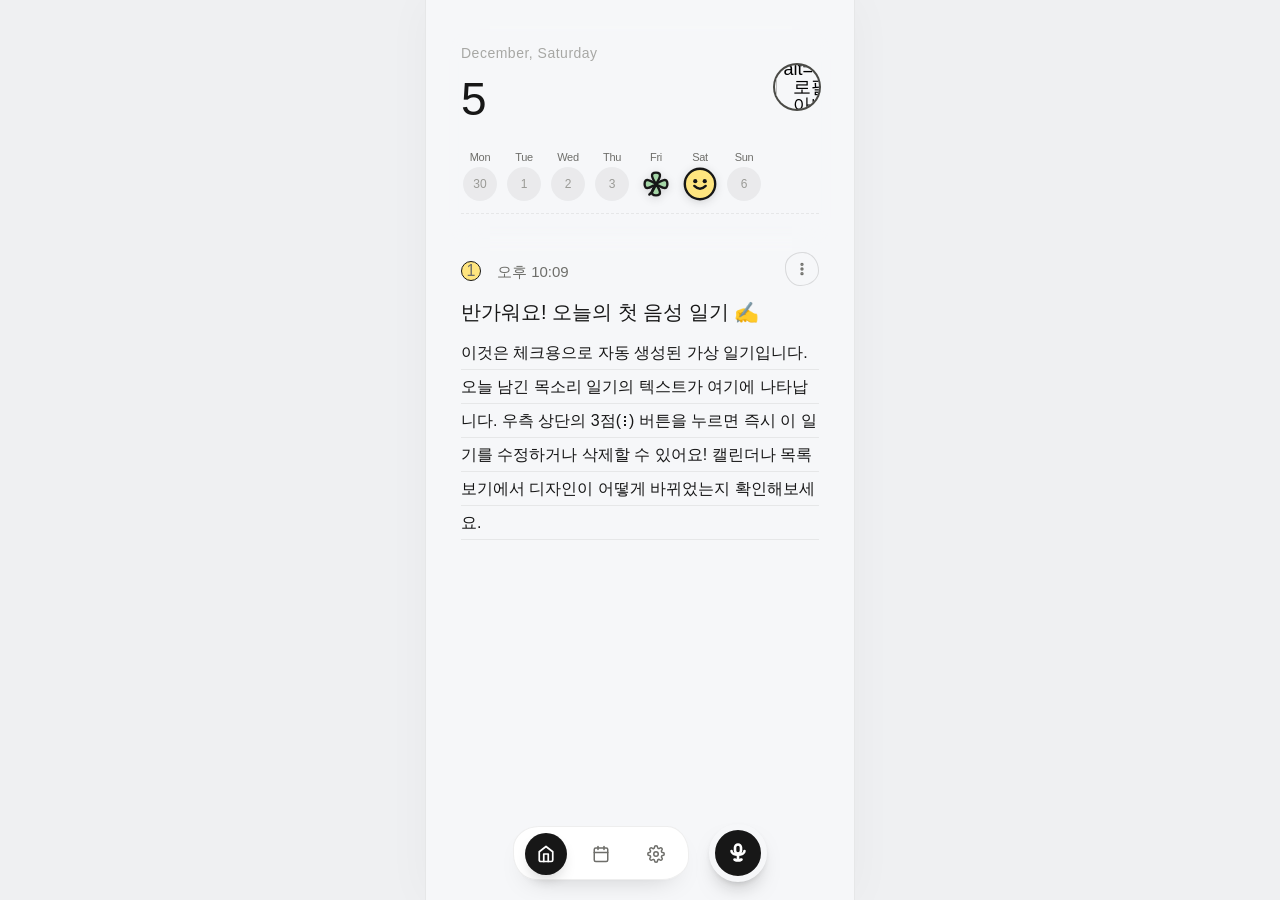
==== index.html @ 131a3ed9 "Add files via upload" ====
<!DOCTYPE html>
<html lang="ko">
<head>
  <meta charset="UTF-8" />
  <meta name="viewport" content="width=device-width, initial-scale=1.0" />
  <title>Speak your insight</title>
  <script>
    if ("scrollRestoration" in history) {
      history.scrollRestoration = "manual";
    }
    window.scrollTo(0, 0);
  </script>
  <style>
    @import url("https://fonts.googleapis.com/css2?family=Gaegu:wght@400;700&display=swap");
    @import url("https://cdn.jsdelivr.net/gh/orioncactus/pretendard/dist/web/static/pretendard.css");

    @font-face {
      font-family: "Griun Myoeunddobak";
      src: url("./fonts/Griun_Myoeunddobak-Rg.ttf") format("truetype");
      font-weight: 400;
      font-style: normal;
      font-display: swap;
    }

    @font-face {
      font-family: "Griun PolHumanrights";
      src: url("./fonts/Griun_PolHumanrights-Rg.ttf") format("truetype");
      font-weight: 400;
      font-style: normal;
      font-display: swap;
    }

    @font-face {
      font-family: "Yoon Childfundkorea DaeHan";
      src: url("./fonts/YoonChildfundkoreaDaeHan.ttf") format("truetype");
      font-weight: 400;
      font-style: normal;
      font-display: swap;
    }

    @font-face {
      font-family: "Yoon Childfundkorea ManSeh";
      src: url("./fonts/YoonChildfundkoreaManSeh.ttf") format("truetype");
      font-weight: 400;
      font-style: normal;
      font-display: swap;
    }

    :root {
      /* Phase 1: 색감 — 세련된 회백색 계열로 변경 */
      --bg: #EFF0F2;
      --notebook: #F6F7F9;
      --cal-card: #FFFFFF;          /* 캘린더 카드 전용 */
      --surface: #ffffff;
      --surface-soft: #EFF0F2;
      --text: #171717;
      --text-soft: #2a2a2a;
      --muted: #6E6E6A;
      --muted-light: #9A9A96;
      --ink: #171717;
      --ink-soft: #4a4a46;
      --warm-line: rgba(17, 17, 17, 0.13);
      --sketch-line: rgba(17, 17, 17, 0.13);
      --sketch-line-soft: rgba(17, 17, 17, 0.07);
      --line: rgba(17, 17, 17, 0.10);
      --line-strong: rgba(17, 17, 17, 0.18);
      --accent: #171717;
      --accent-hover: #000000;
      --accent-weak: #eeeeee;
      --danger: #b84f4f;
      /* 줄노트 선 — 기록 영역에서 더 선명하게 */
      --paper-line: rgba(17, 17, 17, 0.07);
      --paper-line-strong: rgba(17, 17, 17, 0.10);
      --shadow: 0 4px 24px -4px rgba(17, 17, 17, 0.06);
      --radius: 14px;
      --space-1: 8px;
      --space-2: 16px;
      --space-3: 24px;
      --space-4: 32px;
      --app-width: 430px;
      --page-gutter: 34px;
      --top-tab-height: 42px;
      --bottom-cta-height: 58px;
      --bottom-nav-width: 176px;
      --bottom-nav-gap: 20px;
      --bottom-record-size: 58px;
      --bottom-total-width: calc(var(--bottom-nav-width) + var(--bottom-nav-gap) + var(--bottom-record-size));
      --font-hand: "Griun Myoeunddobak", "Pretendard", -apple-system, BlinkMacSystemFont, "Segoe UI", sans-serif;
      font-family: var(--font-hand);
      font-synthesis: none;
    }

    /* 배경색 테마 오버라이드 */
    body.theme-white {
      --bg: #FFFFFF;
      --notebook: #FFFFFF;
      --cal-card: #FFFFFF;
      --surface-soft: #F9FAFB;
      --text: #111111;
      --text-soft: #1F2937;
      --muted: #4B5563;
      --muted-light: #9CA3AF;
      --ink: #111111;
      --ink-soft: #374151;
      --paper-line: rgba(17, 17, 17, 0.05);
      --paper-line-strong: rgba(17, 17, 17, 0.08);
    }

    body.theme-dark {
      --bg: #000000;
      --notebook: #000000;
      --cal-card: #111111;
      --surface: #0A0A0A;
      --surface-soft: #111111;
      --text: #E5E7EB;
      --text-soft: #F3F4F6;
      --muted: #9CA3AF;
      --muted-light: #6B7280;
      --ink: #E5E7EB;
      --ink-soft: #D1D5DB;
      --paper-line: rgba(255, 255, 255, 0.08);
      --paper-line-strong: rgba(255, 255, 255, 0.12);
      --sketch-line: rgba(255, 255, 255, 0.15);
      --sketch-line-soft: rgba(255, 255, 255, 0.08);
      --line: rgba(255, 255, 255, 0.10);
      --line-strong: rgba(255, 255, 255, 0.18);
      --accent-weak: #2D2D2D;
      --shadow: 0 4px 24px -4px rgba(0, 0, 0, 0.3);
    }

    * {
      box-sizing: border-box;
      font-synthesis: none;
      font-style: normal;
      font-weight: 400;
    }

    html {
      scrollbar-width: none;
    }

    html::-webkit-scrollbar,
    body::-webkit-scrollbar {
      width: 0;
      height: 0;
      display: none;
    }

    body {
      margin: 0;
      min-height: 100vh;
      background: var(--bg);
      color: var(--text);
      display: flex;
      justify-content: center;
      font-family: var(--font-hand);
      font-size: 18px;
    }

    body,
    button,
    input,
    select,
    textarea {
      font-family: var(--font-hand) !important;
    }

    body,
    body * {
      font-family: var(--font-hand) !important;
      font-synthesis: none !important;
      font-style: normal !important;
      font-weight: 400 !important;
    }

    button,
    input,
    select,
    textarea {
      font: inherit;
    }

    button {
      border: 0;
      cursor: pointer;
      display: inline-flex;
      align-items: center;
      justify-content: center;
      gap: 7px;
      line-height: 1;
      text-align: center;
      outline: none;
      -webkit-tap-highlight-color: transparent;
    }

    button:focus {
      outline: none;
    }

    .app {
      position: relative;
      width: min(100%, var(--app-width));
      min-height: 100vh;
      margin: 0 auto;
      padding: 40px var(--page-gutter) 180px;
      background: var(--notebook);
      border-inline: 1px solid var(--sketch-line-soft);
      box-shadow: 0 0 44px rgba(17, 17, 17, 0.035);
      overflow-x: clip;
      overflow-y: visible;
    }

    .app[data-view="today"],
    .app[data-view="records"] {
      padding-top: 40px;
    }

    .app[data-view="recording"],
    .app[data-view="review"] {
      padding-top: 40px;
      padding-bottom: 40px; /* recording/review 때는 하단 탭 미표시 */
    }

    .app::before {
      display: none;
    }

    .section-label {
      display: none;
      margin: 0 0 16px;
      color: var(--muted);
      font-size: 15px;
      line-height: 24px;
      text-align: left;
      letter-spacing: 0;
    }

    .topbar {
      display: none;
      align-items: center;
      justify-content: flex-start;
      margin-bottom: var(--space-4);
      padding-bottom: 0;
    }

    .date-strip {
      display: flex;
      align-items: center;
      gap: var(--space-1);
      margin: 0;
      color: var(--ink);
      font-size: 19px;
      font-weight: 700;
      line-height: 24px;
      text-align: left;
    }

    .date-strip::after {
      display: none;
    }

    .status-pill {
      display: inline-flex;
      align-items: center;
      gap: 8px;
      min-height: 38px;
      padding: 8px 12px;
      border-radius: 999px;
      background: transparent;
      color: var(--muted);
      border: 1.5px solid var(--line-strong);
      white-space: nowrap;
      box-shadow: none;
    }

    .auth-button {
      min-height: 38px;
      padding: 0 13px;
      border-radius: 999px 920px 980px 900px;
      background: var(--ink);
      color: #fff;
      font-weight: 700;
      font-size: 17px;
      white-space: nowrap;
      box-shadow: none;
    }

    .settings-row:nth-child(2) .auth-button {
      width: 132px;
      justify-self: start;
      height: 34px;
      min-height: 34px;
      padding: 0 14px;
      border: 1.4px solid rgba(17, 17, 17, 0.62);
      border-radius: 15px 13px 17px 12px / 12px 16px 13px 15px;
      background: rgba(255, 255, 255, 0.72);
      color: var(--text);
      box-shadow: none;
      text-align: left;
      display: inline-flex;
      align-items: center;
      justify-content: center;
      line-height: 1;
      overflow: hidden;
      white-space: nowrap;
      transform: rotate(-0.4deg);
    }

    .auth-button.signed-in {
      background: var(--surface-soft);
      color: var(--text);
      box-shadow: none;
    }

    .auth-user {
      width: 100%;
      max-width: 100%;
      height: 38px;
      color: var(--muted);
      font-size: 16px;
      line-height: 19px;
      overflow: hidden;
      text-overflow: ellipsis;
      white-space: normal;
    }

    .settings-control {
      display: inline-flex;
      align-items: center;
      justify-content: flex-start;
      gap: 8px;
      width: 100%;
      height: 34px;
      min-height: 32px;
      padding: 0;
      border: 0;
      border-bottom: 1.4px solid rgba(17, 17, 17, 0.48);
      border-radius: 0;
      background: transparent;
      color: var(--muted);
      box-shadow: none;
      overflow: visible;
    }

    .settings-control:has(.cst-select-wrap) {
      border-bottom: none;
      height: auto;
    }

    .settings-control label {
      font-size: 16px;
      font-weight: 700;
      white-space: nowrap;
    }

    .font-select,
    .theme-select,
    .sticker-select {
      width: 100%;
      height: 30px;
      min-height: 30px;
      border: 0;
      background: transparent;
      color: var(--text);
      font-family: var(--font-hand);
      font-size: 17px;
      line-height: 30px;
      outline: none;
      cursor: pointer;
      overflow: hidden;
    }

    .status-dot {
      width: 8px;
      height: 8px;
      border-radius: 50%;
      background: var(--line-strong);
    }

    .status-pill.recording .status-dot {
      background: var(--danger);
      animation: pulse 1.2s infinite;
    }

    @keyframes pulse {
      0%, 100% { opacity: 0.35; transform: scale(0.9); }
      50% { opacity: 1; transform: scale(1.12); }
    }

    .card {
      position: relative;
      background: transparent;
      border: 1.4px solid var(--sketch-line);
      border-radius: 24px 17px 27px 15px / 18px 25px 16px 23px;
      box-shadow: var(--shadow);
    }

    .paper-lines {
      background-image:
        linear-gradient(to bottom, transparent 33px, var(--paper-line) 34px),
        linear-gradient(to right, rgba(184, 79, 79, 0.13) 0 1px, transparent 1px);
      background-size: 100% 34px, 100% 100%;
      background-position: 0 0, 22px 0;
    }

    .live-card {
      position: relative;
      padding: var(--space-3);
      margin-bottom: var(--space-3);
    }

    .live-card-close-button {
      position: absolute;
      top: 16px;
      right: 16px;
      background: none;
      border: none;
      font-size: 32px;
      font-family: var(--font-hand);
      color: var(--muted-light);
      cursor: pointer;
      padding: 8px;
      line-height: 1;
      display: flex;
      align-items: center;
      justify-content: center;
      transition: color 0.2s ease, transform 0.2s ease;
      z-index: 10;
    }

    .live-card-close-button:hover {
      color: var(--text);
      transform: scale(1.1) rotate(5deg);
    }

    .app[data-view="today"] .live-card,
    .app[data-view="records"] .live-card,
    .app[data-view="review"] .live-card {
      display: none;
    }

    .app[data-view="recording"] .live-card {
      display: flex;
      flex-direction: column;
      min-height: calc(100vh - 112px);
      padding: var(--space-3) var(--space-3);
      background: transparent;
      border: none;
      box-shadow: none;
    }

    .app[data-view="review"] .review-card {
      display: block;
      min-height: calc(100vh - 112px);
      padding: var(--space-3) var(--space-3);
      background: transparent;
      border: none;
      box-shadow: none;
    }

    .app[data-view="recording"] .topbar,
    .app[data-view="review"] .topbar,
    .app[data-view="review"] .date-strip,
    .app[data-view="recording"] .date-strip {
      display: none;
    }

    body[data-view="recording"] .bottom-nav,
    body[data-view="review"] .bottom-nav {
      display: none;
    }

    .app[data-view="review"] .review-card .card-header {
      align-items: center;
      flex-direction: column;
      gap: var(--space-2);
      margin-bottom: var(--space-3);
      text-align: center;
    }

    .app[data-view="recording"] .live-card .card-header {
      align-items: flex-start;
      flex-direction: column;
      gap: 12px;
      margin-bottom: 24px;
      text-align: left;
    }

    .app[data-view="recording"] .live-card .card-title {
      display: none;
    }

    .review-card {
      display: none;
    }

    /* Full-page Diary Review Layout */
    .app[data-view="review"] .review-card {
      display: block;
      min-height: calc(100vh - 124px);
      padding: 0;
      background: transparent;
      border: none;
      box-shadow: none;
    }

    .save-draft-panel.paper-lines {
      display: flex;
      flex-direction: column;
      min-height: calc(100vh - 124px);
      padding: var(--space-3) var(--space-3) var(--space-4);
      border: 0;
      border-radius: 0;
      background-color: transparent;
      box-shadow: none;
    }

    .recording-subtitle {
      margin: 0;
      color: var(--ink);
      font-size: 24px;
      font-weight: 700;
      line-height: 1.35;
      text-align: left;
    }

    .recording-meta-row {
      display: flex;
      align-items: center;
      gap: 12px;
      width: 100%;
    }

    .app[data-view="recording"] .timer {
      display: inline-flex;
      align-items: center;
      justify-content: center;
      min-width: 68px;
      height: 28px;
      min-height: 28px;
      padding: 0 10px;
      border: 1.2px solid var(--sketch-line);
      border-radius: 999px 890px 960px 920px / 760px 980px 800px 930px;
      color: var(--ink-soft);
      font-size: 14px;
      font-weight: 700;
      transform: rotate(-0.5deg);
    }

    .recording-state {
      display: inline-flex;
      align-items: center;
      justify-content: flex-start;
      gap: 6px;
      min-height: 28px;
      color: var(--muted);
      font-size: 15px;
      font-weight: 700;
    }

    .recording-state-dot {
      width: 10px;
      height: 10px;
      border-radius: 50%;
      background: #d83f36;
      animation: pulse 1.2s infinite;
    }

    .recording-state.paused .recording-state-dot {
      background: var(--muted-light);
      animation: none;
    }

    .card-header {
      display: flex;
      align-items: center;
      justify-content: space-between;
      gap: var(--space-2);
      margin-bottom: var(--space-2);
    }

    .card-title {
      margin: 0;
      color: var(--text-soft);
      font-size: 23px;
      font-weight: 700;
    }

    .timer {
      color: var(--accent);
      font-variant-numeric: tabular-nums;
      font-family: "Pretendard", var(--font-hand);
      font-size: 14px;
      font-weight: 700;
    }

    .transcript-box {
      position: relative;
      min-height: 112px;
      padding: var(--space-2);
      border-radius: 20px 14px 24px 13px / 16px 24px 15px 22px;
      background-color: transparent;
      border: 1.4px solid var(--sketch-line);
      color: var(--text);
      line-height: 1.7;
      font-size: 20px;
      white-space: pre-wrap;
      text-align: left;
    }

    .app[data-view="recording"] .transcript-box {
      flex-grow: 1;
      min-height: 240px;
      padding: var(--space-3);
      background-color: transparent;
      border-color: transparent;
      border-radius: 0;
      font-size: 24px;
      text-align: left;
    }

    .review-notebook-header {
      display: flex;
      align-items: center;
      justify-content: space-between;
      border-bottom: 1.5px solid var(--paper-line);
      padding-bottom: 16px;
      margin-bottom: 24px;
      padding-left: 10px;
    }

    .review-notebook-date {
      display: inline-flex;
      align-items: center;
      justify-content: center;
      padding: 6px 16px;
      border: none;
      border-radius: 20px;
      background: #000000;
      color: #ffffff;
      font-size: 16px;
      font-weight: 700;
      transform: rotate(-1.5deg);
      box-shadow: 0 4px 12px rgba(0, 0, 0, 0.15);
    }

    body.theme-dark .review-notebook-date {
      background: #000000;
      color: #ffffff;
      border: none;
      box-shadow: 0 4px 12px rgba(0, 0, 0, 0.4);
    }

    .review-notebook-timer {
      display: inline-flex;
      align-items: center;
      gap: 6px;
      padding: 6px 14px;
      background: var(--accent-weak);
      border: none;
      border-radius: 20px;
      font-size: 15px;
      font-weight: 700;
      color: var(--text);
      box-shadow: 0 2px 8px rgba(17, 17, 17, 0.04);
    }

    .review-title-container {
      margin-bottom: 18px;
      padding-left: 10px;
    }

    /* 녹음창 내 상단 날짜 뱃지 (기록할 날짜를 헷갈리지 않게 표시) */
    .recording-date-badge {
      display: inline-flex;
      align-items: center;
      justify-content: center;
      padding: 6px 16px;
      border: none;
      border-radius: 20px;
      background: #000000;
      color: #ffffff;
      font-size: 16px;
      font-weight: 700;
      margin-bottom: 20px;
      align-self: flex-start;
      transform: rotate(-1deg);
      box-shadow: 0 4px 12px rgba(0, 0, 0, 0.15);
    }

    body.theme-dark .recording-date-badge {
      background: #000000;
      color: #ffffff;
      border: none;
      box-shadow: 0 4px 12px rgba(0, 0, 0, 0.4);
    }

    /* ── CUSTOM MODAL DIALOG ── */
    .custom-modal {
      position: fixed;
      inset: 0;
      background: rgba(17, 17, 17, 0.4);
      backdrop-filter: blur(4px);
      display: flex;
      align-items: center;
      justify-content: center;
      z-index: 10000;
      animation: modal-fade-in 0.22s cubic-bezier(0.16, 1, 0.3, 1) forwards;
    }

    body.theme-dark .custom-modal {
      background: rgba(0, 0, 0, 0.6);
    }

    .custom-modal[hidden] {
      display: none !important;
    }

    @keyframes modal-fade-in {
      from { opacity: 0; }
      to   { opacity: 1; }
    }

    .custom-modal-content {
      width: min(90%, 320px);
      padding: 24px;
      background: var(--cal-card, #fff);
      border: 1.5px solid var(--sketch-line);
      border-radius: 24px 20px 26px 22px / 20px 26px 22px 24px;
      box-shadow: 0 16px 40px rgba(17, 17, 17, 0.15);
      animation: modal-scale-in 0.24s cubic-bezier(0.175, 0.885, 0.32, 1.25) forwards;
      transform-origin: center center;
    }

    body.theme-dark .custom-modal-content {
      background: var(--surface-soft);
      border-color: rgba(255,255,255,0.12);
      box-shadow: 0 16px 40px rgba(0, 0, 0, 0.5);
    }

    @keyframes modal-scale-in {
      from { transform: scale(0.9) translateY(12px); }
      to   { transform: scale(1) translateY(0); }
    }

    .custom-modal-header h3 {
      margin: 0 0 14px;
      font-size: 21px;
      font-weight: 700;
      color: var(--ink);
      text-align: center;
    }

    .custom-modal-body p {
      margin: 0 0 24px;
      font-size: 18px;
      line-height: 1.5;
      color: var(--text-soft);
      text-align: center;
    }

    .custom-modal-body strong {
      color: var(--ink);
      font-weight: 700;
    }

    .custom-modal-actions {
      display: flex;
      align-items: center;
      gap: 12px;
    }

    .modal-btn-cancel,
    .modal-btn-start {
      flex: 1;
      height: 44px;
      font-size: 16px;
      font-weight: 700;
      cursor: pointer;
      display: inline-flex;
      align-items: center;
      justify-content: center;
      transition: background 0.18s, transform 0.15s;
    }

    .modal-btn-cancel {
      border: 1.4px dashed var(--sketch-line);
      border-radius: 16px 12px 17px 14px / 13px 16px 12px 15px;
      background: transparent;
      color: var(--muted);
    }

    .modal-btn-cancel:hover {
      background: rgba(17,17,17,0.04);
      color: var(--text);
    }

    body.theme-dark .modal-btn-cancel:hover {
      background: rgba(255,255,255,0.06);
    }

    .modal-btn-start {
      border: 1.4px solid var(--ink);
      border-radius: 14px 17px 13px 16px / 16px 13px 15px 12px;
      background: var(--ink);
      color: #fff;
    }

    body.theme-dark .modal-btn-start {
      background: var(--text-soft);
      color: var(--notebook);
      border-color: var(--text-soft);
    }

    .modal-btn-start:hover {
      transform: translateY(-1px);
      box-shadow: 0 4px 12px rgba(17,17,17,0.12);
    }

    .recording-actions {
      display: grid;
      grid-template-columns: repeat(2, minmax(0, 1fr));
      gap: var(--space-1);
      align-items: center;
      justify-content: center;
      margin-top: auto;
      padding-top: var(--space-3);
      width: 100%;
      max-width: 320px;
      margin-inline: auto;
    }

    .recording-stop-button,
    .recording-pause-button {
      width: 100%;
      min-width: 0;
      min-height: 46px;
      border: 1.4px solid var(--ink);
      border-radius: 999px 870px 940px 900px / 760px 980px 800px 930px;
      font-size: 15px;
      font-weight: 700;
      padding: 0 10px;
      letter-spacing: 0.3px;
    }

    .recording-stop-button {
      background: var(--ink);
      color: #fff;
    }

    .recording-pause-button {
      background: transparent;
      color: var(--ink);
    }

    .recording-stop-button:disabled,
    .recording-pause-button:disabled,
    .save-draft-button:disabled,
    .cancel-draft-button:disabled,
    .mic-button:disabled {
      opacity: 0.45;
      cursor: default;
    }

    .save-draft-panel {
      position: relative;
    }

    .save-draft-panel[hidden] {
      display: none;
    }

    .review-textarea-container {
      flex-grow: 1;
      margin-bottom: var(--space-3);
      padding-left: 10px;
    }

    .save-draft-input {
      width: 100%;
      min-height: 44px;
      border: none !important;
      background: transparent !important;
      font-size: 26px !important;
      font-weight: 700 !important;
      color: var(--ink) !important;
      padding: 8px 0 !important;
      outline: none !important;
      box-shadow: none !important;
      border-bottom: 1.5px solid var(--paper-line-strong) !important;
    }

    .save-draft-input::placeholder {
      color: var(--muted-light);
      font-style: italic;
    }

    .save-draft-textarea {
      width: 100%;
      min-height: 310px;
      border: none !important;
      background-color: transparent !important;
      padding: 8px 0 !important;
      font-size: 20px !important;
      line-height: 1.6 !important;
      color: var(--text) !important;
      resize: none !important;
      outline: none !important;
      box-shadow: none !important;
    }

    .save-draft-textarea:focus {
      border: none !important;
      box-shadow: none !important;
    }

    .photo-tools {
      display: grid;
      gap: 12px;
      margin: 14px 0 18px;
      padding: 14px 0 0;
      border-top: 1.5px dashed rgba(17, 17, 17, 0.1);
    }

    .photo-tool-row {
      display: flex;
      align-items: center;
      gap: 10px;
    }

    .photo-add-button {
      min-height: 34px;
      padding: 0 16px;
      border-radius: 999px 880px 940px 910px / 760px 980px 800px 930px;
      border: 1.4px solid var(--ink);
      background: transparent;
      color: var(--ink);
      font-family: var(--font-hand);
      font-size: 15px;
      line-height: 1;
      cursor: pointer;
      transition: all 0.2s ease;
    }

    .photo-add-button:hover {
      background: rgba(17, 17, 17, 0.05);
    }

    .photo-add-button:disabled {
      border-color: rgba(17, 17, 17, 0.18);
      color: var(--muted);
      cursor: not-allowed;
      background: transparent;
    }

    .photo-help {
      color: var(--muted);
      font-size: 13px;
      font-family: var(--font-hand);
      line-height: 1.25;
    }

    .photo-option-grid {
      display: flex;
      flex-direction: column;
      gap: 12px;
      margin-top: 0;
      padding: 12px;
      background: rgba(17, 17, 17, 0.02);
      border-radius: 14px 11px 13px 12px / 12px 13px 11px 14px;
      border: 1px dashed rgba(17, 17, 17, 0.08);
    }

    body.theme-dark .photo-option-grid {
      background: rgba(255, 255, 255, 0.02);
      border-color: rgba(255, 255, 255, 0.08);
    }

    .photo-option-group {
      display: flex;
      align-items: center;
      gap: 12px;
    }

    .photo-option-label {
      font-size: 13px;
      font-weight: 700;
      color: var(--muted);
      width: 36px;
      flex-shrink: 0;
    }

    .photo-chip-group {
      display: flex;
      gap: 6px;
      flex-wrap: wrap;
    }

    .photo-chip {
      background: rgba(255, 255, 255, 0.7);
      border: 1.3px solid rgba(17, 17, 17, 0.15);
      border-radius: 12px 9px 11px 10px / 10px 11px 9px 12px;
      padding: 4px 11px;
      font-size: 13px;
      font-family: var(--font-hand);
      color: var(--ink);
      cursor: pointer;
      transition: all 0.2s ease;
      outline: none;
    }

    .photo-chip:hover {
      background: #fff;
      border-color: rgba(17, 17, 17, 0.28);
    }

    .photo-chip.active {
      background: var(--ink);
      color: #fff;
      border-color: var(--ink);
    }

    .photo-chip.disabled,
    .photo-chip:disabled {
      opacity: 0.36;
      cursor: not-allowed;
      background: rgba(17, 17, 17, 0.04);
      color: var(--muted);
    }

    body.theme-dark .photo-chip {
      background: rgba(255, 255, 255, 0.05);
      border-color: rgba(255, 255, 255, 0.15);
      color: var(--text);
    }

    body.theme-dark .photo-chip:hover {
      background: rgba(255, 255, 255, 0.1);
      border-color: rgba(255, 255, 255, 0.25);
    }

    body.theme-dark .photo-chip.active {
      background: var(--text-soft);
      color: var(--bg);
      border-color: var(--text-soft);
    }

    .photo-preview-list,
    .photo-gallery {
      display: grid;
      width: 100% !important;
      margin: 6px 0 10px !important;
      padding: 0 !important;
      gap: 6px;
      box-sizing: border-box;
    }

    .photo-preview-list:empty,
    .photo-gallery:empty {
      display: none !important;
    }

    /* A. 세로형 (vertical) */
    .photo-gallery.layout-vertical {
      display: flex;
      flex-direction: column;
      gap: 8px;
    }
    .photo-gallery.layout-vertical .photo-frame img {
      width: 100%;
      height: auto;
      max-height: 380px;
      object-fit: cover;
    }

    /* B. 콜라주형 (collage) */
    .photo-gallery.layout-collage.count-1 {
      grid-template-columns: 1fr;
    }
    .photo-gallery.layout-collage.count-2 {
      grid-template-columns: 1fr 1fr;
    }
    .photo-gallery.layout-collage.count-3 {
      width: 100% !important;
      grid-template-columns: minmax(0, 2.35fr) minmax(0, 1fr);
      grid-template-rows: 1fr 1fr;
      gap: 8px;
    }
    .photo-gallery.layout-collage.count-3 .photo-frame:first-child {
      grid-row: span 2;
    }
    .photo-gallery.layout-collage .photo-frame img {
      width: 100%;
      height: 100%;
      object-fit: cover;
    }
    .photo-gallery.layout-collage.count-1 .photo-frame img {
      aspect-ratio: 16 / 10;
      max-height: 300px;
    }
    .photo-gallery.layout-collage.count-2 .photo-frame img {
      aspect-ratio: 1 / 1;
      max-height: 200px;
    }
    .photo-gallery.layout-collage.count-3 .photo-frame img {
      max-height: none;
    }
    .photo-gallery.layout-collage.count-3 .photo-frame:first-child img {
      aspect-ratio: 4 / 5;
      max-height: none;
    }

    .photo-gallery.style-tape .photo-frame::before {
      content: "";
      position: absolute;
      top: -11px;
      left: 50%;
      width: 56px;
      height: 18px;
      transform: translateX(-50%) rotate(-6deg);
      background: rgba(238, 226, 199, 0.78);
      border: 1px solid rgba(17, 17, 17, 0.08);
      box-shadow: 0 1px 3px rgba(17, 17, 17, 0.08);
      z-index: 30;
      pointer-events: none;
    }

    .photo-gallery.style-polaroid .photo-frame {
      padding: 8px 8px 28px;
      background: rgba(255, 255, 255, 0.92);
      box-shadow: 0 5px 14px rgba(17, 17, 17, 0.10);
      border-radius: 7px 9px 8px 6px;
      box-sizing: border-box;
    }

    /* C. 가로 스크롤형 (horizontalScroll) */
    .photo-gallery.layout-horizontalScroll {
      display: flex;
      flex-direction: row;
      overflow-x: auto;
      scroll-snap-type: x mandatory;
      scrollbar-width: none;
      -ms-overflow-style: none;
      gap: 8px;
    }
    .photo-gallery.layout-horizontalScroll::-webkit-scrollbar {
      display: none;
    }
    .photo-gallery.layout-horizontalScroll .photo-frame {
      flex: 0 0 100% !important;
      scroll-snap-align: start;
    }
    .photo-gallery.layout-horizontalScroll .photo-frame img {
      width: 100%;
      aspect-ratio: 16 / 10;
      object-fit: cover;
      max-height: 220px;
    }

    .photo-frame {
      position: relative;
      overflow: visible; /* 테이프가 사진 틀 밖으로 자연스럽게 삐져나오도록 */
      border-radius: 9px 7px 10px 8px;
      background: rgba(255, 255, 255, 0.5);
      margin: 0;
      padding: 0;
      width: 100%;
    }

    .photo-frame img {
      width: 100%;
      display: block;
      border-radius: 8px;
    }

    /* 프리뷰와 본문 갤러리 내의 사진 삭제 버튼 */
    .photo-frame .photo-remove-btn {
      position: absolute;
      top: 6px;
      right: 6px;
      width: 22px;
      height: 22px;
      border-radius: 50%;
      border: 1px solid rgba(17, 17, 17, 0.18);
      background: rgba(255, 255, 255, 0.9);
      color: var(--ink);
      display: inline-flex;
      align-items: center;
      justify-content: center;
      font-size: 13px;
      font-weight: 700;
      line-height: 1;
      cursor: pointer;
      z-index: 12;
      transition: all 0.2s ease;
      outline: none;
      box-shadow: 0 1px 4px rgba(0, 0, 0, 0.15);
    }

    .photo-frame .photo-remove-btn:hover {
      background: #fff;
      transform: scale(1.1);
      border-color: rgba(17, 17, 17, 0.3);
    }

    body.theme-dark .photo-frame .photo-remove-btn {
      background: rgba(17, 17, 17, 0.85);
      border-color: rgba(255, 255, 255, 0.2);
      color: var(--text);
    }

    body.theme-dark .photo-frame .photo-remove-btn:hover {
      background: #000;
      border-color: rgba(255, 255, 255, 0.35);
    }

    /* drag dragging visual effect */
    .photo-frame.dragging {
      opacity: 0.5;
      transform: scale(0.95);
      border: 2.2px dashed var(--ink) !important;
    }
    body.theme-dark .photo-frame.dragging {
      border-color: var(--text-soft) !important;
    }

    /* photo S/M/L size badge overlay */
    .photo-frame .photo-size-badge {
      position: absolute;
      top: 6px;
      left: 6px;
      background: rgba(17, 17, 17, 0.75);
      color: #fff;
      font-size: 10px;
      font-weight: 700;
      padding: 2px 6px;
      border-radius: 4px;
      pointer-events: none;
      z-index: 15;
      letter-spacing: 0.5px;
    }
    body.theme-dark .photo-frame .photo-size-badge {
      background: rgba(255, 255, 255, 0.85);
      color: #000;
    }

    /* Photo Size Scaling inside feed views - Always full width */
    .photo-frame.size-small,
    .photo-frame.size-medium,
    .photo-frame.size-large {
      width: 100% !important;
      height: auto !important;
    }
    .photo-frame.size-small img,
    .photo-frame.size-medium img,
    .photo-frame.size-large img {
      width: 100% !important;
      height: auto !important;
      object-fit: cover !important;
    }

    /* Edit panel close button */
    .edit-close-button {
      position: absolute;
      top: 12px;
      right: 12px;
      background: none;
      border: none;
      font-size: 32px;
      font-family: var(--font-hand);
      color: var(--muted-light);
      cursor: pointer;
      padding: 8px;
      line-height: 1;
      display: flex;
      align-items: center;
      justify-content: center;
      transition: color 0.2s ease, transform 0.2s ease;
      z-index: 210;
    }
    .edit-close-button:hover {
      color: var(--text);
      transform: scale(1.1) rotate(5deg);
    }

    /* Large inline editor photo gallery styling */
    .editor-large-gallery {
      display: none !important;
    }

    /* Small row photo preview inside the editor input card */
    .photo-preview-list {
      display: flex !important;
      flex-direction: row !important;
      overflow-x: auto !important;
      justify-content: center !important;
      gap: 8px !important;
      width: min(100%, 310px) !important;
      margin: 10px auto 12px !important;
      padding: 8px !important;
      border: 1px dashed rgba(17, 17, 17, 0.14) !important;
      border-radius: 18px 15px 16px 14px / 15px 18px 14px 16px !important;
      background: rgba(255, 255, 255, 0.74) !important;
      scrollbar-width: none !important;
      box-sizing: border-box !important;
    }
    .photo-preview-list::-webkit-scrollbar {
      display: none !important;
    }
    .photo-preview-list .photo-frame {
      flex: 0 0 auto !important;
      width: 75px !important;
      height: 75px !important;
      cursor: pointer !important;
      border-radius: 6px !important;
      overflow: visible !important;
      border: 1.2px solid var(--sketch-line) !important;
      background: rgba(255, 255, 255, 0.6) !important;
    }

    .photo-preview-list.layout-horizontalScroll .photo-frame {
      flex: 0 0 auto !important;
      width: 75px !important;
      height: 75px !important;
    }
    body.theme-dark .photo-preview-list .photo-frame {
      background: rgba(255, 255, 255, 0.05) !important;
    }
    .photo-preview-list .photo-frame img {
      width: 100% !important;
      height: 100% !important;
      object-fit: cover !important;
      border-radius: 6px !important;
    }
    .photo-preview-list .photo-frame .photo-remove-btn {
      top: 2px !important;
      right: 2px !important;
      width: 18px !important;
      height: 18px !important;
      font-size: 11px !important;
    }

    .photo-frame.is-cropped {
      overflow: visible !important;
    }

    .photo-frame.is-cropped img {
      width: 100% !important;
      height: 100% !important;
      object-fit: cover !important;
    }

    /* Sticky Bottom Bar */
    .sticky-bottom-bar {
      position: fixed;
      bottom: calc(20px + env(safe-area-inset-bottom, 0px));
      left: 50%;
      transform: translateX(-50%);
      width: calc(min(100%, var(--app-width)) - 2 * var(--page-gutter));
      max-width: calc(100vw - 32px);
      height: 54px;
      background: rgba(255, 255, 255, 0.92);
      backdrop-filter: blur(16px);
      -webkit-backdrop-filter: blur(16px);
      border: 1px solid rgba(17, 17, 17, 0.07);
      border-radius: 26px 22px 27px 23px / 22px 27px 22px 26px;
      padding: 6px 16px;
      display: flex;
      align-items: center;
      justify-content: space-between;
      gap: 12px;
      z-index: 200;
      box-shadow:
        0 12px 28px -17px rgba(17, 17, 17, 0.26),
        0 3px 10px -8px rgba(17, 17, 17, 0.12);
      transition: all 0.3s cubic-bezier(0.4, 0, 0.2, 1);
    }
    body.theme-dark .sticky-bottom-bar {
      background: rgba(20, 20, 20, 0.9);
      border-color: rgba(255, 255, 255, 0.09);
      box-shadow:
        0 14px 34px -16px rgba(0, 0, 0, 0.58),
        0 4px 12px -8px rgba(0, 0, 0, 0.28);
    }
    .sticky-bottom-bar .bottom-bar-btn {
      min-height: 38px;
      padding: 0 14px;
      font-size: 14px;
      font-weight: 700;
      border-radius: 999px 880px 940px 910px / 760px 980px 800px 930px;
      border: 1.4px solid var(--ink);
      background: transparent;
      color: var(--ink);
      cursor: pointer;
      transition: all 0.2s ease;
    }
    .sticky-bottom-bar .bottom-bar-btn:hover {
      background: rgba(17, 17, 17, 0.05);
      transform: translateY(-1px);
    }
    body.theme-dark .sticky-bottom-bar .bottom-bar-btn {
      border-color: var(--text-soft);
      color: var(--text-soft);
    }
    body.theme-dark .sticky-bottom-bar .bottom-bar-btn:hover {
      background: rgba(255, 255, 255, 0.08);
    }
    .sticky-bottom-bar .bottom-bar-actions {
      display: flex;
      align-items: center;
      gap: 8px;
    }

    @media (max-width: 380px) {
      .sticky-bottom-bar {
        gap: 6px;
        padding: 6px 10px;
      }
      .sticky-bottom-bar .bottom-bar-btn {
        padding: 0 8px;
        font-size: 13px;
        min-height: 34px;
      }
      .sticky-bottom-bar .bottom-bar-actions {
        gap: 4px;
      }
    }

    /* Photo Settings Bottom Drawer Sheet */
    .photo-drawer-backdrop {
      position: fixed;
      inset: 0;
      background: transparent !important;
      backdrop-filter: none !important;
      -webkit-backdrop-filter: none !important;
      z-index: 10000;
      display: flex;
      flex-direction: column;
      align-items: center;
      justify-content: flex-end;
      opacity: 0;
      animation: drawer-fade-in 0.25s ease forwards;
      pointer-events: none;
    }

    .photo-drawer-backdrop > .photo-preview-list {
      pointer-events: auto;
      margin-bottom: 10px !important;
    }
    .photo-drawer-backdrop[hidden] {
      display: none !important;
    }
    @keyframes drawer-fade-in {
      to { opacity: 1; }
    }
    .photo-drawer-content {
      pointer-events: auto;
      width: calc(min(100%, var(--app-width)) - 2 * var(--page-gutter));
      background: var(--surface-soft);
      border: 1.3px solid var(--sketch-line);
      border-radius: 16px !important;
      padding: 12px;
      box-shadow: 0 -8px 32px rgba(17, 17, 17, 0.12);
      animation: drawer-slide-up 0.25s cubic-bezier(0.16, 1, 0.3, 1) forwards;
      box-sizing: border-box;
      margin-bottom: 80px; /* Floating close above the floating bottom bar */
    }
    body.theme-dark .photo-drawer-content {
      background: #1A1A1A;
      border-color: rgba(255, 255, 255, 0.12);
      box-shadow: 0 -8px 32px rgba(0, 0, 0, 0.5);
    }
    @keyframes drawer-slide-up {
      from { transform: translateY(100%); }
      to { transform: translateY(0); }
    }
    .photo-drawer-header {
      display: none !important;
    }
    .photo-drawer-body .photo-tools {
      border-top: none !important;
      padding-top: 0 !important;
      margin: 0 !important;
      gap: 14px !important;
    }
    .photo-drawer-actions {
      display: none !important;
    }

    /* Inline Confirm/Cancel Actions inside tool row */
    .photo-tool-row {
      display: flex;
      align-items: center;
      gap: 10px;
      width: 100%;
    }
    .photo-drawer-inline-actions {
      margin-left: auto;
      display: flex;
      align-items: center;
      gap: 8px;
    }
    .photo-drawer-cancel,
    .photo-drawer-ok {
      min-height: 32px;
      padding: 0 12px;
      font-size: 14px;
      font-weight: 700;
      border-radius: 999px 880px 940px 910px / 760px 980px 800px 930px;
      cursor: pointer;
      font-family: var(--font-hand);
      display: inline-flex;
      align-items: center;
      justify-content: center;
      transition: all 0.2s ease;
      outline: none;
    }
    .photo-drawer-cancel {
      border: 1.2px dashed var(--sketch-line);
      background: transparent;
      color: var(--muted);
    }
    .photo-drawer-cancel:hover {
      background: rgba(17, 17, 17, 0.04);
      color: var(--text);
    }
    body.theme-dark .photo-drawer-cancel:hover {
      background: rgba(255, 255, 255, 0.06);
    }
    .photo-drawer-ok {
      background: var(--ink);
      color: #fff;
      border: 1.2px solid var(--ink);
    }
    .photo-drawer-ok:hover {
      background: var(--accent-hover);
      transform: translateY(-1px);
    }
    body.theme-dark .photo-drawer-ok {
      background: var(--text-soft);
      color: var(--notebook);
      border-color: var(--text-soft);
    }

    /* Fullscreen Lightbox Overlay */
    .lightbox-overlay {
      position: fixed;
      inset: 0;
      background: rgba(0, 0, 0, 0.9);
      backdrop-filter: blur(8px);
      z-index: 11000;
      display: flex;
      align-items: center;
      justify-content: center;
      opacity: 0;
      animation: lightbox-fade-in 0.25s ease forwards;
      cursor: zoom-out;
    }
    .lightbox-overlay[hidden] {
      display: none !important;
    }
    @keyframes lightbox-fade-in {
      to { opacity: 1; }
    }
    .lightbox-img {
      max-width: 92%;
      max-height: 85%;
      object-fit: contain;
      border-radius: 8px;
      box-shadow: 0 12px 48px rgba(0, 0, 0, 0.5);
      transform: scale(0.9);
      animation: lightbox-zoom-in 0.28s cubic-bezier(0.16, 1, 0.3, 1) forwards;
    }
    @keyframes lightbox-zoom-in {
      to { transform: scale(1); }
    }

    @media (max-width: 420px) {
      .photo-option-grid {
        grid-template-columns: 1fr;
      }
    }

    .save-draft-actions {
      display: flex;
      align-items: center;
      justify-content: flex-end;
      gap: var(--space-2);
      padding-top: var(--space-3);
      border-top: 1px solid rgba(17, 17, 17, 0.06);
      margin-top: auto;
    }

    .save-draft-button,
    .cancel-draft-button {
      min-height: 48px;
      padding: 0 24px;
      font-size: 18px;
      font-weight: 700;
      border-radius: 999px 880px 940px 910px / 760px 980px 800px 930px;
      transition: all 0.2s ease;
    }

    .cancel-draft-button {
      background: var(--accent-weak);
      color: var(--ink-soft);
      border: none !important;
      box-shadow: none;
    }

    .cancel-draft-button:hover {
      background: rgba(184, 79, 79, 0.08);
      color: var(--danger);
      border: none !important;
    }

    .save-draft-button {
      background: var(--ink);
      color: #fff;
      border: 1.4px solid var(--ink) !important;
      box-shadow: 0 4px 12px rgba(17, 17, 17, 0.1);
    }

    .save-draft-button:hover {
      background: var(--accent-hover);
      transform: translateY(-2px);
      box-shadow: 0 6px 16px rgba(17, 17, 17, 0.15);
    }

    .settings-card {
      display: none;
      padding: 0;
      background: transparent;
      border-color: transparent;
      box-shadow: none;
    }

    .app[data-view="settings"] .settings-card {
      display: block;
    }

    /* Phase 1: 설정 화면은 줄노트 선 약하게 */
    .app[data-view="settings"] {
      background: var(--notebook);
    }

    .settings-list {
      display: grid;
      gap: 30px;
    }

    .settings-row {
      position: relative;
      display: grid;
      gap: 10px;
      padding: 0;
      border: 0;
      border-radius: 0;
      background: transparent;
    }

    .settings-row:nth-child(2n) {
      border-radius: 0;
    }

    .font-settings-row,
    .theme-settings-row,
    .sticker-settings-row,
    .storage-settings-row {
      grid-template-columns: 70px minmax(0, 1fr);
      column-gap: 10px;
    }

    .font-settings-row,
    .theme-settings-row,
    .sticker-settings-row {
      align-items: end;
      min-height: 34px;
    }

    .storage-settings-row {
      align-items: start;
      min-height: 82px;
      grid-template-rows: 34px 44px;
    }

    .font-settings-row .settings-control,
    .theme-settings-row .settings-control,
    .sticker-settings-row .settings-control {
      width: 88%;
      transform: translateY(1px);
    }

    .storage-settings-row .file-actions,
    .storage-settings-row .file-status,
    .storage-settings-row input {
      grid-column: 2;
    }

    .settings-label {
      color: var(--muted);
      font-size: 18px;
      font-weight: 700;
      text-align: left;
      width: 70px;
      height: 34px;
      min-height: 34px;
      line-height: 34px;
      overflow: hidden;
      white-space: nowrap;
    }

    .settings-card .status-pill {
      display: none;
    }

    .nickname-panel {
      display: grid;
      gap: var(--space-1);
      margin-top: var(--space-1);
    }

    .nickname-panel[hidden] {
      display: none;
    }

    .nickname-input {
      width: 100%;
      min-height: 42px;
      padding: 0 var(--space-2);
      border: 1.4px solid var(--sketch-line);
      border-radius: 18px 12px 20px 13px / 14px 20px 13px 18px;
      background: transparent;
      color: var(--text);
      font-family: var(--font-hand);
      font-size: 18px;
      line-height: 1;
      text-align: left;
      outline: none;
    }

    .nickname-actions {
      display: flex;
      align-items: center;
      gap: var(--space-1);
      flex-wrap: wrap;
    }

    .nickname-save-button {
      min-height: 38px;
      padding: 0 14px;
      border: 1.4px solid var(--ink);
      border-radius: 999px 880px 940px 910px / 760px 980px 800px 930px;
      background: transparent;
      color: var(--ink);
      font-size: 17px;
    }

    .file-actions {
      display: flex;
      align-items: start;
      justify-items: start;
      gap: 8px;
      flex-wrap: wrap;
      width: 100%;
      height: 34px;
      overflow: hidden;
    }

    .file-save-button,
    .file-load-button {
      width: 72px;
      flex: 0 0 72px;
      height: 34px;
      min-height: 34px;
      padding: 0 14px;
      border: 1.4px solid rgba(17, 17, 17, 0.62);
      border-radius: 15px 13px 17px 12px / 12px 16px 13px 15px;
      background: rgba(255, 255, 255, 0.72);
      color: var(--ink);
      font-size: 17px;
      line-height: 1;
      text-align: left;
      display: inline-flex;
      align-items: center;
      justify-content: center;
      box-shadow: none;
      overflow: hidden;
      white-space: nowrap;
    }

    .file-save-button {
      background: rgba(255, 255, 255, 0.72);
      color: var(--ink);
      transform: rotate(-0.5deg);
    }

    .file-load-button {
      transform: rotate(0.4deg);
    }

    .file-save-button:disabled,
    .file-load-button:disabled {
      opacity: 0.45;
      cursor: default;
    }

    .file-status {
      width: 100%;
      height: 44px;
      color: var(--muted);
      font-size: 15px;
      line-height: 22px;
      text-align: left;
      margin: 2px 0 0;
      overflow: hidden;
    }

    .transcript-box.empty {
      color: var(--muted);
    }

    .interim {
      color: var(--muted);
    }

    .notice {
      display: none;
      margin-top: 12px;
      color: #786a3b;
      background: #fff8dc;
      border: 1px solid #efe1aa;
      border-radius: 14px;
      padding: 12px 14px;
      font-size: 14px;
      line-height: 1.5;
    }

    .notice.visible {
      display: block;
    }

    .calendar-card {
      width: 100%;
      padding: 0;
      margin: 0 auto 22px;
      background: transparent;
      border: none;
      border-radius: 0;
      box-shadow: none;
      overflow: visible;
    }

    .app[data-view="today"] .calendar-card {
      display: none;
    }

    /* today-records-card: only visible in today view */
    .today-records-card {
      display: none;
      padding: 0;
      background: transparent;
      border-color: transparent;
      box-shadow: none;
    }

    .app[data-view="today"] .today-records-card {
      display: block;
    }

    .app[data-view="recording"] .calendar-card,
    .app[data-view="review"] .calendar-card,
    .app[data-view="settings"] .live-card,
    .app[data-view="settings"] .review-card,
    .app[data-view="settings"] .calendar-card {
      display: none;
    }

    .calendar-controls {
      display: flex;
      align-items: center;
      justify-content: space-between;
      gap: 12px;
      padding: 0;
      position: sticky;
      top: 0;
      z-index: 220;
      background: var(--notebook);
      padding-top: 10px;
      margin-top: -10px;
      padding-bottom: 10px;
      margin-bottom: 8px;
    }

    .app:not([data-view="records"]) .calendar-controls {
      display: none;
    }

    .calendar-actions {
      display: flex;
      align-items: center;
      justify-content: flex-end;
      gap: 14px;
    }

    .period-buttons {
      display: inline-flex;
      align-items: center;
      gap: 6px;
    }

    .icon-button {
      width: 28px;
      height: 28px;
      display: inline-flex;
      align-items: center;
      justify-content: center;
      border-radius: 52% 48% 55% 45% / 46% 55% 45% 54%;
      color: var(--ink-soft);
      background: transparent;
      border: 1.2px solid var(--sketch-line);
    }

    .icon-button:hover {
      background: transparent;
      color: var(--accent);
    }

    .period-selector-container {
      position: relative;
      display: inline-flex;
      align-items: center;
    }

    /* New custom period picker button */
    .period-picker-btn {
      display: inline-flex;
      align-items: center;
      font-size: 26px;
      font-weight: 700;
      color: var(--ink);
      letter-spacing: -0.5px;
      white-space: nowrap;
      line-height: 1;
      background: transparent;
      border: none;
      padding: 4px 0;
      cursor: pointer;
      transition: opacity 0.15s ease;
      font-family: var(--font-hand);
    }

    .period-picker-btn:hover {
      opacity: 0.72;
    }

    .period-picker-btn[aria-expanded="true"] .dropdown-arrow {
      transform: rotate(180deg);
    }

    body.theme-dark .period-picker-btn {
      color: var(--text-soft);
    }

    /* ── Month/Year Picker Popup ── */
    .period-picker-popup {
      position: absolute;
      top: calc(100% + 10px);
      left: 0;
      z-index: 200;
      background: var(--cal-card);
      border: 1.2px solid var(--sketch-line-soft);
      border-radius: 22px;
      box-shadow: 0 16px 40px -8px rgba(17,17,17,0.14), 0 4px 12px -4px rgba(17,17,17,0.08);
      padding: 20px;
      width: 280px;
      animation: picker-pop 0.22s cubic-bezier(0.16,1,0.3,1) forwards;
      transform-origin: top left;
    }

    body.theme-dark .period-picker-popup {
      background: var(--surface-soft);
      box-shadow: 0 16px 40px -8px rgba(0,0,0,0.5);
      border-color: rgba(255,255,255,0.1);
    }

    .period-picker-popup.hidden {
      display: none;
    }

    @keyframes picker-pop {
      from { opacity: 0; transform: scale(0.94) translateY(-6px); }
      to   { opacity: 1; transform: scale(1) translateY(0); }
    }

    /* Year navigation row */
    .picker-year-nav {
      display: flex;
      align-items: center;
      justify-content: space-between;
      margin-bottom: 14px;
    }

    .picker-year-label {
      font-size: 17px;
      font-weight: 700;
      color: var(--ink);
      letter-spacing: -0.3px;
    }

    body.theme-dark .picker-year-label {
      color: var(--text-soft);
    }

    .picker-year-arrow {
      width: 32px;
      height: 32px;
      display: inline-flex;
      align-items: center;
      justify-content: center;
      border-radius: 50%;
      border: 1.2px solid var(--sketch-line);
      background: transparent;
      color: var(--ink);
      cursor: pointer;
      transition: background 0.15s, transform 0.15s;
      flex-shrink: 0;
    }

    .picker-year-arrow:hover {
      background: var(--surface-soft);
      transform: scale(1.06);
    }

    .picker-year-arrow:disabled {
      opacity: 0.28;
      cursor: default;
      transform: none;
    }

    /* Month grid */
    .picker-month-grid {
      display: grid;
      grid-template-columns: repeat(4, 1fr);
      gap: 6px;
    }

    .picker-month-cell {
      height: 44px;
      display: flex;
      align-items: center;
      justify-content: center;
      border-radius: 12px;
      font-size: 14px;
      font-weight: 600;
      color: var(--text);
      background: transparent;
      border: 1.2px solid transparent;
      cursor: pointer;
      transition: all 0.18s ease;
      line-height: 1;
    }

    .picker-month-cell:hover {
      background: var(--surface-soft);
      border-color: var(--sketch-line);
    }

    .picker-month-cell.is-current-month {
      border-color: var(--sketch-line);
    }

    .picker-month-cell.is-selected {
      background: var(--ink);
      color: #fff;
      border-color: var(--ink);
      box-shadow: 0 4px 10px rgba(17,17,17,0.15);
    }

    body.theme-dark .picker-month-cell.is-selected {
      background: var(--text-soft);
      border-color: var(--text-soft);
      color: var(--notebook);
    }

    body.theme-dark .picker-month-cell:hover {
      background: rgba(255,255,255,0.08);
    }

    /* ══════════════════════════════════════════
       ── GLOBAL CUSTOM SELECT COMPONENT ──
       설정 / 기타 모든 드롭다운 선택에 사용
       ══════════════════════════════════════════ */
    .cst-select-wrap {
      position: relative;
      display: inline-flex;
      align-items: center;
      width: 100%;
    }

    .cst-select-wrap:has(.cst-select-popup) {
      z-index: 9999;
    }

    .settings-row:has(.cst-select-popup) {
      z-index: 9999;
    }

    .cst-select-btn {
      width: 100%;
      display: inline-flex;
      align-items: center;
      justify-content: space-between;
      gap: 8px;
      min-height: 36px;
      padding: 0 12px;
      background: var(--surface-soft, rgba(17,17,17,0.04));
      border: 1.2px solid var(--sketch-line);
      border-radius: 14px 11px 16px 12px / 11px 16px 12px 14px;
      color: var(--ink);
      font-size: 15px;
      font-weight: 600;
      font-family: var(--font-hand);
      cursor: pointer;
      transition: border-color 0.18s, background 0.18s, transform 0.15s;
      text-align: left;
      line-height: 1;
    }

    .cst-select-btn:hover {
      border-color: var(--ink-soft);
      background: rgba(17,17,17,0.06);
    }

    body.theme-dark .cst-select-btn {
      background: rgba(255,255,255,0.06);
      border-color: rgba(255,255,255,0.12);
      color: var(--text-soft);
    }

    body.theme-dark .cst-select-btn:hover {
      background: rgba(255,255,255,0.1);
    }

    .cst-select-btn[aria-expanded="true"] {
      border-color: var(--ink);
      box-shadow: 0 0 0 2px rgba(17,17,17,0.08);
    }

    .cst-select-btn[aria-expanded="true"] svg {
      transform: rotate(180deg);
    }

    .cst-select-btn svg {
      transition: transform 0.2s ease;
      flex-shrink: 0;
      color: var(--muted);
    }

    .cst-select-label {
      overflow: hidden;
      text-overflow: ellipsis;
      white-space: nowrap;
      flex: 1;
      min-width: 0;
    }

    /* Popup panel */
    .cst-select-popup {
      position: absolute;
      top: calc(100% + 8px);
      left: 0;
      right: 0;
      z-index: 9999;
      background: var(--cal-card, #fff);
      border: 1.2px solid var(--sketch-line-soft);
      border-radius: 18px;
      box-shadow: 0 14px 36px -6px rgba(17,17,17,0.13), 0 4px 12px -4px rgba(17,17,17,0.07);
      padding: 8px;
      display: flex;
      flex-direction: column;
      gap: 2px;
      animation: cst-pop 0.2s cubic-bezier(0.16,1,0.3,1) forwards;
      transform-origin: top center;
    }

    body.theme-dark .cst-select-popup {
      background: var(--surface-soft);
      border-color: rgba(255,255,255,0.1);
      box-shadow: 0 14px 36px -6px rgba(0,0,0,0.45);
    }

    @keyframes cst-pop {
      from { opacity: 0; transform: scale(0.95) translateY(-4px); }
      to   { opacity: 1; transform: scale(1) translateY(0); }
    }

    /* Option item */
    .cst-select-opt {
      width: 100%;
      min-height: 40px;
      padding: 0 14px;
      display: flex;
      align-items: center;
      justify-content: space-between;
      gap: 8px;
      border: none;
      border-radius: 12px;
      background: transparent;
      color: var(--text);
      font-size: 15px;
      font-family: var(--font-hand);
      font-weight: 500;
      text-align: left;
      cursor: pointer;
      transition: background 0.15s ease, color 0.15s;
      line-height: 1.2;
    }

    .cst-select-opt:hover {
      background: rgba(17,17,17,0.05);
      color: var(--ink);
    }

    body.theme-dark .cst-select-opt:hover {
      background: rgba(255,255,255,0.08);
    }

    .cst-select-opt[aria-selected="true"] {
      background: var(--ink);
      color: #fff;
      font-weight: 700;
    }

    body.theme-dark .cst-select-opt[aria-selected="true"] {
      background: var(--text-soft);
      color: var(--notebook);
    }

    /* Check mark for selected item */
    .cst-select-opt[aria-selected="true"]::after {
      content: "";
      display: inline-block;
      width: 16px;
      height: 16px;
      flex-shrink: 0;
      background-image: url("data:image/svg+xml,%3Csvg viewBox='0 0 24 24' fill='none' stroke='%23ffffff' stroke-width='2.8' stroke-linecap='round' stroke-linejoin='round' xmlns='http://www.w3.org/2000/svg'%3E%3Cpolyline points='20 6 9 17 4 12'/%3E%3C/svg%3E");
      background-size: contain;
      background-repeat: no-repeat;
    }


    .calendar-view-dropdown {
      position: relative;
      display: inline-block;
    }

    .view-toggle-btn {
      min-height: 32px;
      padding: 6px 14px;
      background: var(--ink); /* Black pill button */
      color: #ffffff !important;
      border: none;
      border-radius: 999px;
      font-size: 13px;
      display: inline-flex;
      align-items: center;
      justify-content: center;
      gap: 4px;
      cursor: pointer;
      transition: background-color 0.2s ease, transform 0.15s ease;
      line-height: 1;
    }

    body.theme-dark .view-toggle-btn {
      background: var(--surface-soft);
      color: var(--text) !important;
      border: 1.2px solid var(--sketch-line);
    }

    .view-toggle-btn:hover {
      background: var(--accent-hover);
      transform: translateY(-1px);
    }

    .dropdown-arrow {
      transition: transform 0.2s ease;
      stroke: currentColor;
    }

    .view-toggle-btn[aria-expanded="true"] .dropdown-arrow {
      transform: rotate(180deg);
    }

    .view-dropdown-menu {
      position: absolute;
      top: calc(100% + 6px);
      right: 0;
      z-index: 150;
      background: var(--cal-card);
      border: 1.2px solid var(--sketch-line);
      border-radius: 16px;
      box-shadow: 0 10px 25px -5px rgba(17, 17, 17, 0.12);
      padding: 6px;
      display: flex;
      flex-direction: column;
      gap: 2px;
      min-width: 112px;
      transform-origin: top right;
      animation: dropdown-fade-in 0.2s cubic-bezier(0.16, 1, 0.3, 1) forwards;
    }

    body.theme-dark .view-dropdown-menu {
      background: var(--surface-soft);
      box-shadow: 0 10px 25px -5px rgba(0, 0, 0, 0.4);
    }

    .view-dropdown-menu[hidden] {
      display: none;
    }

    @keyframes dropdown-fade-in {
      from {
        opacity: 0;
        transform: scale(0.95) translateY(-4px);
      }
      to {
        opacity: 1;
        transform: scale(1) translateY(0);
      }
    }

    .dropdown-opt {
      width: 100%;
      min-height: 32px;
      padding: 6px 12px;
      border: none;
      background: transparent;
      color: var(--text-soft);
      font-size: 13px;
      border-radius: 10px;
      text-align: left;
      cursor: pointer;
      display: flex;
      align-items: center;
      justify-content: flex-start;
      transition: background-color 0.15s ease, color 0.15s ease;
      line-height: 1;
    }

    .dropdown-opt:hover {
      background: var(--surface-soft);
      color: var(--text);
    }

    body.theme-dark .dropdown-opt:hover {
      background: rgba(255, 255, 255, 0.08);
    }

    .dropdown-opt.active {
      background: var(--ink);
      color: #ffffff !important;
    }

    body.theme-dark .dropdown-opt.active {
      background: var(--accent-weak);
      color: var(--text) !important;
    }

    .add-diary-detail-btn {
      position: absolute;
      top: -38px;
      right: 0;
      min-height: 32px;
      padding: 6px 14px;
      background: var(--ink); /* Black button */
      color: #ffffff !important;
      border: none;
      border-radius: 999px;
      font-size: 13px;
      display: inline-flex;
      align-items: center;
      justify-content: center;
      cursor: pointer;
      transition: background-color 0.2s ease, transform 0.15s ease;
      line-height: 1;
      z-index: 10;
    }

    body.theme-dark .add-diary-detail-btn {
      background: var(--surface-soft);
      color: var(--text) !important;
      border: 1.2px solid var(--sketch-line);
    }

    .add-diary-detail-btn:hover {
      background: var(--accent-hover);
      transform: translateY(-1px);
    }

    /* ── DIARY GRID CALENDAR ── */
    .weekdays {
      display: grid;
      grid-template-columns: repeat(7, 1fr);
      margin-bottom: 0;
      border-bottom: none;
    }

    .weekdays span {
      padding: 6px 0 5px;
      color: var(--muted-light);
      font-size: 11px;
      font-weight: 700;
      text-align: center;
    }

    .weekdays span:first-child { color: rgba(216,63,54,0.55); }
    .weekdays span:last-child  { color: rgba(90,110,200,0.55); }

    /* 월/주 븷업: list-mode일 때 캘린더 그리드 숨김 */
    .calendar-card.list-mode .weekdays,
    .calendar-card.list-mode .calendar-grid {
      display: none;
    }

    .calendar-grid {
      display: grid;
      grid-template-columns: repeat(7, 1fr);
      gap: 8px 4px; /* 가로세로 간격을 띄워 둥근 칩들이 공중에 뜬 귀여운 느낌 부여 */
      padding: 4px 0;
    }

    /* ── Day Cell: rounded circle chip style ── */
    .day-cell {
      position: relative;
      width: 34px;
      height: 34px;
      margin: 0 auto;
      display: flex;
      align-items: center;
      justify-content: center;
      background: rgba(17, 17, 17, 0.04); /* 기본 일기가 없는 날 옅은 회색 서클 */
      color: var(--text);
      border: none;
      border-radius: 50%;
      padding: 0;
      cursor: pointer;
      transition: all 0.22s cubic-bezier(0.175, 0.885, 0.32, 1.15);
      outline: none;
      box-sizing: border-box;
    }

    body.theme-dark .day-cell {
      background: rgba(255, 255, 255, 0.06);
    }

    .day-cell:hover {
      transform: scale(1.08);
      background: rgba(17, 17, 17, 0.08);
    }

    body.theme-dark .day-cell:hover {
      background: rgba(255, 255, 255, 0.12);
    }

    .day-cell.muted {
      color: rgba(17, 17, 17, 0.22);
      background: transparent !important;
      pointer-events: none; /* 이전/다음 달 날짜는 클릭 비활성화 */
    }

    body.theme-dark .day-cell.muted {
      color: rgba(255, 255, 255, 0.18);
    }

    .day-cell.today {
      border: 1.5px dashed var(--ink-soft);
    }

    body.theme-dark .day-cell.today {
      border-color: var(--text-soft);
    }

    .day-cell.selected {
      transform: scale(1.08);
      box-shadow: 0 4px 12px rgba(17, 17, 17, 0.1);
      border: 2px solid var(--ink);
    }

    body.theme-dark .day-cell.selected {
      box-shadow: 0 4px 12px rgba(0, 0, 0, 0.4);
      border-color: var(--text-soft);
    }

    .day-number {
      position: relative;
      z-index: 5; /* 스티커보다 위로 올림 */
      font-size: 13px;
      font-variant-numeric: tabular-nums;
      text-align: center;
      line-height: 1;
      margin: 0;
      width: auto;
      font-weight: inherit; /* 굵기는 절대 수정 불가 제약 준수 */
      pointer-events: none; /* 클릭 이벤트 방해 차단 */
    }

    /* 캘린더 날짜 셀 내에 일기가 있는 경우 레퍼런스 스타일의 단색 원형 배경 적용 */
    .day-cell.has-sticker {
      background: var(--ink) !important;
      color: #ffffff !important;
    }

    body.theme-dark .day-cell.has-sticker {
      background: var(--text-soft) !important;
      color: #000000 !important;
    }

    .day-cell.muted .record-dots {
      display: none;
    }


    /* Phase 2: 리스트 보기 */
    .list-view {
      display: none;
      padding: 8px 0 96px;
    }

    .calendar-card.list-mode .list-view {
      display: block;
    }

    .list-month-header {
      font-size: 17px;
      font-weight: 400;
      color: var(--muted);
      letter-spacing: 0.2px;
      padding: 2px 0 14px;
      border-bottom: none;
      margin-bottom: 8px;
    }

    .list-day-row {
      display: grid;
      grid-template-columns: 42px minmax(0, 1fr) !important;
      align-items: flex-start;
      gap: 6px !important;
      margin-bottom: 18px;
      width: 100%;
    }

    .list-date-col {
      width: 42px !important;
      display: flex;
      flex-direction: column;
      align-items: flex-start;
      justify-content: center;
      text-align: left;
      flex-shrink: 0;
      padding-top: 4px;
      cursor: pointer;
    }

    .list-weekday {
      font-size: 11px;
      font-weight: 400;
      color: var(--muted);
      line-height: 1;
      text-transform: uppercase;
      text-align: left;
      width: 100%;
      letter-spacing: 0.02em;
    }

    .list-day-num {
      position: relative;
      font-size: 26px;
      font-weight: 400;
      color: var(--ink);
      line-height: 1;
      margin-top: 4px;
      text-align: left;
      display: inline-block;
    }

    .list-day-row.is-sunday .list-weekday,
    .list-day-row.is-sunday .list-day-num {
      color: #d83f36;
    }

    .list-day-row.is-saturday .list-weekday,
    .list-day-row.is-saturday .list-day-num {
      color: #5a6ec8;
    }

    .list-day-row.is-today .list-day-num::after {
      content: "";
      position: absolute;
      left: -7px;
      top: -5px;
      width: calc(100% + 12px);
      height: calc(100% + 8px);
      border: 1.3px solid currentColor;
      border-radius: 48% 52% 45% 55% / 54% 46% 52% 48%;
      opacity: 0.45;
      pointer-events: none;
    }

    .list-capsule-col {
      flex-grow: 1;
      min-width: 0;
      display: flex;
      flex-direction: column;
      gap: 10px;
    }

    .list-entry-capsule {
      background: rgba(255, 255, 255, 0.78);
      border: 1px solid rgba(17, 17, 17, 0.06);
      border-radius: 24px 22px 24px 20px / 20px 25px 20px 24px;
      padding: 10px 12px 10px 10px;
      display: flex;
      flex-direction: column;
      gap: 8px;
      cursor: pointer;
      transition: transform 0.2s ease, box-shadow 0.2s ease, border-color 0.2s ease;
      min-width: 0;
      width: 100%;
      text-align: left;
      box-shadow: 0 7px 18px rgba(17, 17, 17, 0.045);
    }

    .list-entry-capsule:hover {
      transform: translateY(-1px);
      box-shadow: 0 9px 22px rgba(17, 17, 17, 0.06);
    }

    body.theme-dark .list-entry-capsule:hover {
      box-shadow: 0 6px 20px rgba(255, 255, 255, 0.03);
    }

    .list-entry-capsule.is-expanded {
      border-color: rgba(17, 17, 17, 0.12);
      border-radius: 22px 20px 24px 21px / 21px 24px 20px 23px;
      padding-bottom: 12px;
    }

    .list-entry-header {
      display: flex;
      align-items: center; /* 제목과 점 세개(⋮) 버튼이 완벽한 가로 세로 정렬을 이루도록 center 지정 */
      justify-content: space-between;
      width: 100%;
      gap: 10px;
    }

    .list-entry-meta-group {
      display: flex;
      flex-direction: column; /* 세로 flex 구조로 간격 미세조정 극대화 */
      gap: 3px;
      min-width: 0;
      flex-grow: 1;
    }

    .list-entry-time {
      font-size: 11px; /* 메타데이터로서 가독성을 높이고 차분하게 */
      color: var(--muted);
      font-weight: 500;
      letter-spacing: 0.01em;
      line-height: 1.2;
      opacity: 0.72;
      text-transform: uppercase;
    }

    .list-entry-dots {
      background: transparent;
      border: none;
      width: 28px;
      height: 28px;
      cursor: pointer;
      display: inline-flex;
      align-items: center;
      justify-content: center;
      color: var(--muted-light);
      border-radius: 50%;
      transition: background-color 0.2s, color 0.2s;
      flex-shrink: 0;
      margin-top: -2px; /* 세밀하게 세로 오프셋 조율 */
    }

    .list-entry-dots:hover {
      background-color: var(--surface-soft);
      color: var(--text);
    }

    .list-entry-dots svg {
      width: 16px;
      height: 16px;
      stroke-width: 2.5;
    }

    .list-entry-body {
      width: 100%;
      padding-left: 0;
    }

    .list-entry-title {
      font-size: 16px; /* 메인 제목으로 도톰하게 확대하여 텍스트 위계 1순위 지정 */
      font-weight: 700; /* 손글씨 다이어리의 또렷하게 꾹꾹 눌러쓴 느낌 */
      color: var(--ink);
      overflow: hidden;
      text-overflow: ellipsis;
      white-space: nowrap;
      line-height: 1.3;
      margin: 0;
    }

    .list-entry-preview {
      color: var(--text);
      font-size: 16px;
      line-height: 34px;
      margin: 10px 0 0;
      white-space: pre-wrap;
      overflow-wrap: anywhere;
      word-break: break-word;
      background-image: linear-gradient(to bottom, transparent 33px, var(--paper-line) 33px);
      background-size: 100% 34px;
      background-repeat: repeat;
      background-color: transparent;
      transform: translateY(4px);
    }

    .list-entry-actions {
      display: flex;
      align-items: center;
      justify-content: flex-end;
      gap: 8px;
      padding-top: 10px;
    }

    .list-entry-action {
      min-height: 28px;
      padding: 0 12px;
      border-radius: 999px;
      border: 1px solid var(--sketch-line-soft);
      background: transparent;
      color: var(--ink);
      font-family: var(--font-hand);
      font-size: 12px;
      line-height: 1;
      display: inline-flex;
      align-items: center;
      justify-content: center;
    }

    .list-entry-action.primary {
      background: var(--ink);
      color: var(--notebook);
      border-color: var(--ink);
    }

    .list-card-no-records {
      font-size: 14px;
      color: var(--muted-light);
      padding: 14px 18px;
      border: 1.2px dashed var(--sketch-line-soft);
      border-radius: 24px 22px 24px 20px / 20px 25px 20px 24px;
      width: 100%;
      text-align: center;
      background: transparent;
      cursor: pointer;
    }

    /* 보기 토글 버튼에 리스트 추가 */

    /* ── Inline diary detail panel (shown below calendar when date selected) ── */
    .records-card {
      padding: 0;
      background: transparent;
      border-color: transparent;
      box-shadow: none;
    }

    .app[data-view="today"] .records-card {
      padding: 0;
      background: transparent;
      border-color: transparent;
      box-shadow: none;
    }

    /* Inline expanded diary view under calendar */
    .diary-detail-panel {
      position: relative;
      margin-top: 8px;
      padding: 12px 0 0;
      background: transparent;
      border-radius: 28px;
      display: none;
      box-sizing: border-box;
      transition: all 0.25s cubic-bezier(0.175, 0.885, 0.32, 1.15);
    }

    body.theme-dark .diary-detail-panel {
      background: transparent;
    }

    .diary-detail-panel.open {
      display: block;
    }

    .diary-detail-date {
      display: flex;
      align-items: center;
      gap: 8px;
      padding: 0 0 16px;
      margin-bottom: 16px;
      font-size: 18px;
      font-weight: 700;
      color: var(--ink);
      border-bottom: 1.5px solid var(--sketch-line-soft);
    }

    .detail-eraser-button {
      width: 36px;
      height: 36px;
      border: 1px solid rgba(17, 17, 17, 0.14);
      border-radius: 50%;
      background: rgba(255, 255, 255, 0.82);
      color: var(--ink);
      display: inline-flex;
      align-items: center;
      justify-content: center;
      padding: 0;
      cursor: pointer;
      box-shadow: 0 6px 14px rgba(17, 17, 17, 0.06);
    }

    .detail-eraser-button svg {
      width: 18px;
      height: 18px;
      stroke-width: 2.1;
    }

    .detail-eraser-button.is-active {
      background: var(--ink);
      color: var(--notebook);
      border-color: var(--ink);
    }

    .diary-check-badge {
      width: 20px;
      height: 20px;
      border-radius: 50%;
      background: #FFE57F; /* Soft warm yellow */
      border: 1.2px solid var(--ink);
      display: inline-flex;
      align-items: center;
      justify-content: center;
      flex-shrink: 0;
      margin-right: 8px;
      transform: translateY(-1px);
    }

    body.theme-dark .diary-check-badge {
      background: #FFD54F;
      border-color: var(--text-soft);
    }

    .records-meta {
      color: var(--muted);
      font-size: 17px;
      font-weight: 700;
    }

    .app[data-view="today"] .records-meta {
      display: none;
    }

    .records-card .card-title {
      display: none;
    }

    .records-list {
      position: relative;
      padding-left: 0;
      display: flex;
      flex-direction: column;
      gap: 20px;
      margin-top: 0;
    }

    .today-date-note {
      padding: 0 var(--space-1);
    }

    .records-list.has-records {
      margin-top: 0;
    }



    .empty-state {
      display: flex;
      flex-direction: row;
      align-items: flex-start;
      justify-content: space-between;
      padding: 0;
      color: var(--ink-soft);
      text-align: left;
      min-height: 136px;
    }

    /* 캘린더 일기 상세 영역에서만 빈 기록 문구 밑줄 독립적 렌더링 - 여러 줄 대응 줄노트 선 적용 */
    .diary-detail-panel .empty-state {
      display: block;
      width: 100%;
      color: var(--muted);
      text-align: left;
      min-height: auto;
      line-height: 1.6;
      font-size: 15px;
      padding: 12px 0;
      background-image: none !important; /* 복잡한 격자 줄노트 배경선 제거 */
      border: none !important;
    }

    .app[data-view="today"] .empty-state {
      padding-top: 0;
      font-size: 22px;
    }

    .app[data-view="today"] .today-entry-layout.empty-state {
      display: flex;
      flex-direction: column;
    }

    .empty-date {
      display: block;
      margin-bottom: 10px;
      color: var(--muted);
      font-size: 19px;
      font-weight: 700;
      line-height: 24px;
    }

    .cozy-today-date {
      display: flex;
      flex-direction: column;
      align-items: flex-start;
      padding: 0;
      margin-bottom: 0;
      border-bottom: none;
      position: relative;
      width: fit-content;
      flex-shrink: 0;
      height: 92px;
    }

    .today-date-note .cozy-today-date {
      margin-right: auto;
      margin-bottom: 24px;
    }

    .today-entry-layout {
      display: flex;
      flex-direction: column;
      gap: 8px;
      padding: 0;
    }

    .today-sticky-header {
      position: sticky;
      top: 0;
      z-index: 240;
      background: var(--notebook);
      padding-top: 10px;
      margin-top: -10px;
      padding-bottom: 12px;
      margin-bottom: 12px;
      box-shadow: 0 10px 18px var(--notebook);
    }

    .today-entry-layout::after {
      display: none;
    }

    .today-entry-layout > .cozy-today-date {
      margin-bottom: 0;
    }

    .today-first-record-slot {
      min-width: 0;
      padding-top: 0;
      margin-top: -6px;
    }

    .today-first-record-slot .record-item {
      padding-bottom: 0;
    }

    .today-first-record-slot .record-top {
      min-height: 34px;
      align-items: flex-end;
      margin-bottom: 0;
    }

    .today-first-record-slot .record-meta-group,
    .today-first-record-slot .record-controls {
      min-height: 34px;
      align-items: center;
      padding-bottom: 0;
    }

    .today-first-record-slot .record-read {
      padding-left: 0;
      padding-right: 0;
    }

    .today-welcome-note {
      min-width: 0;
      padding-top: 30px;
      padding-left: 0;
      padding-right: 0;
      color: var(--ink-soft);
      text-align: left;
    }

    .today-welcome-title {
      margin: 0;
      color: var(--ink);
      font-size: 24px;
      line-height: 34px;
      background-image: linear-gradient(to bottom, transparent 33px, var(--paper-line) 33px) !important;
      background-size: 100% 34px !important;
      background-repeat: repeat !important;
    }

    .today-welcome-text {
      clear: both;
      margin: 0;
      color: var(--text);
      font-size: 16px;
      line-height: 34px;
      white-space: pre-line;
      overflow-wrap: anywhere;
      word-break: break-word;
      background-image: linear-gradient(to bottom, transparent 33px, var(--paper-line) 33px) !important;
      background-size: 100% 34px !important;
      background-repeat: repeat !important;
    }

    .today-rest-records {
      display: grid;
      gap: var(--space-2);
      margin-top: var(--space-2);
    }

    .cozy-date-top {
      font-size: 14px;
      color: var(--muted-light);
      letter-spacing: 0.5px;
      margin: 0;
      height: 24px;
      line-height: 24px;
      opacity: 0.85;
      text-align: left;
      padding-top: 0;
      box-sizing: border-box;
    }

    .cozy-date-main {
      display: flex;
      flex-direction: column;
      align-items: flex-start;
      line-height: 1;
      height: 68px;
    }

    .cozy-date-day {
      font-size: 46px;
      color: var(--ink);
      height: 68px;
      line-height: 68px;
      letter-spacing: -1px;
      margin: 0;
      padding-top: 0;
      box-sizing: border-box;
    }

    .cozy-date-weekday {
      font-size: 16px;
      color: var(--ink-soft);
      height: 34px;
      line-height: 34px;
      opacity: 0.85;
      margin: 0;
      padding-top: 2px;
      box-sizing: border-box;
    }

    .empty-question {
      display: block;
      color: var(--ink-soft);
      font-size: 22px;
      line-height: 34px;
      margin: 0;
      margin-top: 34px;
      padding-top: 2px;
    }

    .record-item {
      position: relative;
      padding: 16px 20px;
      background: var(--cal-card, #FFFFFF);
      border: 1.3px solid var(--sketch-line);
      border-radius: 20px 16px 22px 15px / 16px 20px 15px 18px;
      box-shadow: 0 4px 12px rgba(17, 17, 17, 0.03);
      display: flex;
      flex-direction: column;
      gap: 12px;
      min-width: 0;
      max-width: 100%;
      text-align: left;
      transition: transform 0.2s ease, box-shadow 0.2s ease;
      z-index: 2;
    }

    .record-item:hover {
      transform: translateY(-2px) rotate(0.1deg);
      box-shadow: 0 6px 18px rgba(17, 17, 17, 0.06);
    }

    .record-item::before {
      content: '';
      position: absolute;
      left: -22px; /* Centered perfectly on the 11px vertical line */
      top: 28px; /* Centered with the header time text */
      width: 9px;
      height: 9px;
      border-radius: 50%;
      background: var(--ink);
      border: 2px solid var(--bg);
      z-index: 5;
    }

    /* Restore Today Tab Record Styling */
    .today-record-item {
      position: relative !important;
      padding: 0 0 12px !important;
      border: 0 !important;
      border-bottom: none !important;
      border-radius: 0 !important;
      background: transparent !important;
      box-shadow: none !important;
      transform: none !important;
    }
    .today-record-item:hover {
      transform: none !important;
      box-shadow: none !important;
    }
    .today-record-item::before {
      display: none !important; /* No timeline dot in today tab! */
    }

    .app[data-view="today"] .record-item {
      padding: 0 0 12px;
    }

    .record-top {
      display: flex;
      align-items: flex-start;
      justify-content: space-between;
      gap: 12px;
      margin-bottom: 0;
      color: var(--muted);
      font-size: 16px;
      font-variant-numeric: tabular-nums;
    }

    .record-meta-group {
      display: flex;
      align-items: center;
      gap: var(--space-1);
      flex-wrap: wrap;
      min-height: 34px;
      transform: translateY(3px);
      flex: 1;
      min-width: 0;
    }

    .record-time-header {
      color: var(--muted);
      font-size: 15px;
      font-weight: 700;
      line-height: 1.2;
      font-family: var(--font-hand);
    }

    .record-controls {
      display: inline-flex;
      gap: 6px;
      align-items: center;
    }

    .edit-button,
    .delete-button {
      width: 34px;
      height: 34px;
      display: inline-flex;
      align-items: center;
      justify-content: center;
      border-radius: 52% 48% 55% 45% / 44% 56% 46% 54%;
    }

    .edit-button {
      color: var(--ink);
      background: transparent;
      border: 1.2px solid var(--sketch-line);
    }

    .more-button {
      width: 34px;
      height: 34px;
      display: inline-flex;
      align-items: center;
      justify-content: center;
      border-radius: 52% 48% 55% 45% / 44% 56% 46% 54%;
      color: var(--muted);
      background: transparent;
      border: 1.2px solid var(--sketch-line);
      cursor: pointer;
      transition: color 0.18s, background 0.18s;
    }

    .more-button:hover {
      color: var(--ink);
      background: var(--surface-soft);
    }

    .more-button svg {
      width: 16px;
      height: 16px;
    }

    /* Eraser Rubbing Motion Styles */
    .record-read {
      position: relative;
    }

    .record-read.is-erasing {
      pointer-events: none;
    }

    .record-item.is-erasing .record-read-title,
    .record-item.is-erasing .record-read-text {
      animation: text-erasing 0.8s forwards ease-in-out;
    }

    @keyframes text-erasing {
      0% {
        opacity: 1;
        filter: blur(0px);
      }
      30% {
        opacity: 0.8;
        filter: blur(1.5px);
        transform: skewX(-3deg);
      }
      60% {
        opacity: 0.4;
        filter: blur(3.5px);
        transform: skewX(3deg);
      }
      100% {
        opacity: 0.05;
        filter: blur(7px);
        transform: scale(0.97);
      }
    }

    .eraser-motion-overlay {
      position: absolute;
      inset: 0;
      z-index: 10;
      display: grid;
      place-items: center;
      pointer-events: none;
      overflow: hidden;
    }

    .floating-eraser {
      width: 64px;
      height: 64px;
      object-fit: contain;
      animation: eraser-rubbing 0.8s ease-in-out forwards;
    }

    @keyframes eraser-rubbing {
      0% {
        transform: translate(-60px, -20px) rotate(-15deg) scale(0.8);
        opacity: 0;
      }
      15% {
        transform: translate(-40px, 0px) rotate(-20deg) scale(1.1);
        opacity: 1;
      }
      30% {
        transform: translate(40px, -10px) rotate(-10deg) scale(1.1);
      }
      45% {
        transform: translate(-30px, 10px) rotate(-25deg) scale(1.1);
      }
      60% {
        transform: translate(30px, -5px) rotate(-15deg) scale(1.1);
      }
      75% {
        transform: translate(-10px, 15px) rotate(-20deg) scale(1.1);
      }
      90% {
        transform: translate(10px, 5px) rotate(-15deg) scale(1);
        opacity: 1;
      }
      100% {
        transform: translate(20px, 10px) rotate(-10deg) scale(0.7);
        opacity: 0;
      }
    }

    .sync-badge {
      display: inline-flex;
      align-items: center;
      min-height: 24px;
      padding: 0 9px;
      border-radius: 999px;
      background: var(--surface-soft);
      color: var(--muted);
      font-size: 15px;
      font-weight: 700;
    }

    .sync-badge.pending {
      background: #fff8dc;
      color: #786a3b;
    }

    .sync-badge.synced {
      background: var(--accent-weak);
      color: var(--accent);
    }

    .sync-badge.error {
      background: #f8eeee;
      color: var(--danger);
    }

    .record-editor {
      display: grid;
      gap: var(--space-2);
      margin-bottom: var(--space-2);
    }

    .record-read {
      display: flex;
      flex-direction: column;
      gap: 0;
      padding-left: 0;
      padding-right: 0;
      min-width: 0;
    }

    .record-read-title {
      margin: 0 0 6px;
      color: var(--ink);
      font-size: 20px;
      line-height: 1.4;
      max-width: 100%;
      overflow-wrap: anywhere;
      word-break: break-word;
      font-weight: 700;
    }

    .record-read-text {
      margin: 0;
      color: var(--text-soft);
      font-size: 16px;
      line-height: 1.6;
      white-space: pre-wrap;
      max-width: 100%;
      overflow-wrap: anywhere;
      word-break: break-word;
      background: transparent !important;
    }

    .today-record-text {
      margin: 0;
      color: var(--text) !important;
      font-size: 16px !important;
      line-height: 34px !important;
      white-space: pre-wrap !important;
      background-image: linear-gradient(to bottom, transparent 33px, var(--paper-line) 33px) !important;
      background-size: 100% 34px !important;
      background-repeat: repeat !important;
      background-color: transparent !important;
      transform: translateY(4px) !important;
    }

    /* ── Timeline details for Records View ── */
    .timeline-item {
      position: relative;
      display: grid;
      grid-template-columns: 20px minmax(0, 1fr);
      column-gap: 10px;
      width: 100%;
      min-width: 0;
      margin-top: 0;
      padding: 0 0 14px;
    }

    .timeline-left {
      width: 20px;
      position: relative;
      display: flex;
      flex-direction: column;
      align-items: center;
      padding-top: 9px;
      grid-row: 1 / span 2;
    }

    .timeline-time-label {
      display: none;
    }

    .timeline-left::before {
      content: '';
      position: absolute;
      top: 21px;
      bottom: -14px;
      left: 50%;
      width: 1.6px;
      background: var(--ink);
      transform: translateX(-50%);
      z-index: 1;
    }

    .timeline-item:last-child .timeline-left::before {
      content: none;
    }

    .timeline-left::after {
      content: '';
      position: absolute;
      top: 8px;
      left: 50%;
      width: 12px;
      height: 12px;
      border-radius: 50%;
      background: var(--ink);
      transform: translateX(-50%);
      z-index: 2;
    }

    .timeline-right {
      flex: 1;
      min-width: 0;
      display: flex;
      flex-direction: column;
      gap: 9px;
      margin: 0;
      padding: 17px 18px 18px;
      background: rgba(17, 17, 17, 0.055);
      border: 1.3px solid rgba(17, 17, 17, 0.18);
      border-radius: 8px 9px 8px 10px / 9px 8px 10px 8px;
      box-shadow: none;
    }

    .diary-detail-panel.edit-pick-mode .timeline-right {
      cursor: pointer;
      box-shadow: 0 0 0 1px rgba(17, 17, 17, 0.12);
    }

    /* Combined Title + Text Content Card */
    .timeline-combined-card {
      padding: 16px 20px;
      background: var(--cal-card, #FFFFFF);
      border: 1.3px solid var(--sketch-line);
      border-radius: 20px 16px 22px 15px / 16px 20px 15px 18px;
      box-shadow: 0 4px 12px rgba(17, 17, 17, 0.03);
      display: flex;
      flex-direction: column;
      gap: 12px;
      width: 100%;
      box-sizing: border-box;
      transform: rotate(-0.1deg);
      transition: transform 0.2s ease, box-shadow 0.2s ease;
    }

    .timeline-combined-card:hover {
      transform: translateY(-2px) rotate(0.1deg);
      box-shadow: 0 6px 18px rgba(17, 17, 17, 0.06);
    }

    .timeline-box-header {
      position: absolute;
      top: -5px;
      right: -5px;
      display: flex;
      align-items: center;
      justify-content: space-between;
      width: auto;
      margin-bottom: 0;
    }

    .timeline-box-header .diary-check-badge {
      display: none;
    }

    .timeline-box-header .record-controls {
      display: none;
    }

    .timeline-box-header .more-button {
      display: none;
    }

    .timeline-box-header .edit-button {
      width: 24px;
      height: 24px;
      border: 0;
      background: transparent;
      color: rgba(17, 17, 17, 0.48);
      box-shadow: none;
    }

    .timeline-box-header .edit-button svg {
      width: 14px;
      height: 14px;
    }

    .timeline-read-title {
      margin: 0;
      color: var(--ink);
      font-size: 16px;
      font-weight: 400;
      line-height: 1.32;
      overflow-wrap: anywhere;
      word-break: break-word;
    }

    .timeline-title-row {
      display: grid;
      grid-template-columns: minmax(0, 1fr) auto;
      gap: 12px;
      align-items: baseline;
      padding-right: 0;
      cursor: pointer;
    }

    .timeline-card-time {
      color: var(--ink);
      font-size: 12px;
      line-height: 1.25;
      white-space: nowrap;
      opacity: 0.86;
      transform: translateY(1px);
    }

    .timeline-read-text {
      margin: 0;
      color: var(--text-soft);
      font-size: 13px;
      line-height: 1.62;
      white-space: pre-wrap;
      overflow-wrap: anywhere;
      word-break: break-word;
      background: transparent !important;
      padding-bottom: 4px;
      display: -webkit-box;
      -webkit-line-clamp: 3;
      -webkit-box-orient: vertical;
      overflow: hidden;
    }

    .timeline-item.is-expanded .timeline-read-text,
    .list-entry-capsule.is-expanded .timeline-read-text {
      display: block;
      -webkit-line-clamp: unset;
      overflow: visible;
    }

    .timeline-middle {
      display: none;
    }

    .timeline-dot {
      display: none;
    }

    .timeline-title-box,
    .timeline-text-box {
      background: transparent;
      border: 0;
      padding: 0;
      box-shadow: none;
    }

    .timeline-title-box {
      position: relative;
      display: flex;
      flex-direction: column;
      gap: 8px;
    }

    .timeline-text-box {
      width: 100%;
    }

    .record-title-input,
    .record-textarea {
      width: 100%;
      font-family: var(--font-hand);
      border: 1.4px solid var(--sketch-line);
      border-radius: 18px 12px 21px 13px / 14px 21px 13px 19px;
      background-color: transparent;
      color: var(--text);
      outline: none;
      text-align: left;
    }

    .record-title-input {
      min-height: 44px;
      padding: 0 var(--space-2);
      display: flex;
      align-items: center;
      font-size: 21px;
      font-weight: 700;
    }

    .record-textarea {
      min-height: 112px;
      padding: var(--space-2);
      line-height: 1.7;
      font-size: 19px;
      resize: vertical;
    }

    .record-title-input:focus,
    .record-textarea:focus {
      border-color: var(--accent);
      box-shadow: 0 0 0 3px var(--accent-weak);
    }

    .record-actions {
      display: flex;
      align-items: center;
      justify-content: flex-end;
      gap: var(--space-1);
      flex-wrap: wrap;
      margin-top: var(--space-1);
    }

    .save-note {
      color: var(--muted);
      font-size: 15px;
      line-height: 1.2;
    }

    .save-button {
      min-height: 38px;
      padding: 0 14px;
      border-radius: 999px 880px 940px 910px / 760px 980px 800px 930px;
      color: #fff;
      background: var(--ink);
      border: 1.4px solid var(--ink);
      font-weight: 700;
      font-size: 17px;
    }

    .delete-button {
      color: var(--danger);
      background: #f8eeee;
    }

    .record-item audio {
      width: 100%;
      display: block;
      margin-bottom: 12px;
    }

    .edit-panel[hidden] {
      display: none;
    }

    .edit-panel {
      position: fixed;
      inset: 0;
      z-index: 1000; /* 고정 헤더와 하단 탭바까지 모두 덮음 */
      background: var(--notebook); /* 전체 화면 뷰 */
      display: flex;
      flex-direction: column;
      padding: 0;
      overflow-y: auto;
      transition: all 0.25s ease;
    }

    .edit-paper {
      width: min(100%, var(--app-width));
      margin: 0 auto;
      min-height: 100vh;
      display: flex;
      flex-direction: column;
      gap: 12px !important;
      padding: 12px var(--page-gutter) 100px !important;
      background: transparent;
      border: none;
      box-shadow: none;
      position: relative;
    }

    /* 링 바인더 효과 타공 구멍 완전히 제거 */
    .edit-paper::before {
      display: none !important;
    }

    .edit-panel-title {
      align-self: flex-start;
      background: #000000;
      color: #ffffff;
      font-size: 13px !important;
      font-weight: 700;
      font-family: var(--font-hand);
      padding: 4px 10px !important;
      border-radius: 4px;
      margin: 0 0 4px 0 !important;
      border-bottom: none !important;
      display: inline-block;
      text-align: left;
      line-height: 1.2;
      letter-spacing: 0.05em;
    }
    body.theme-dark .edit-panel-title {
      background: #ffffff;
      color: #000000;
    }

    .edit-paper .record-title-input {
      border: none !important;
      background: transparent !important;
      padding: 8px 0 !important;
      font-size: 24px !important;
      font-weight: 700 !important;
      color: var(--ink) !important;
      box-shadow: none !important;
      border-bottom: 1.5px solid var(--paper-line-strong) !important;
      border-radius: 0 !important;
      margin-bottom: 8px;
      font-family: var(--font-hand) !important;
    }

    .edit-paper .record-title-input:focus {
      border-bottom-color: var(--ink) !important;
    }

    /* 고책용 줄선 완전히 제거하고 미니멀 현대 폼으로 개편 */
    .edit-paper .record-textarea {
      border: none !important;
      background-color: transparent !important;
      background-image: none !important; /* 줄선 완전 제거 */
      padding: 8px 0 !important;
      font-size: 19px !important;
      line-height: 1.6 !important;
      color: var(--text) !important;
      box-shadow: none !important;
      resize: vertical !important;
      min-height: 280px;
      border-radius: 0 !important;
      font-family: var(--font-hand) !important;
      flex-grow: 1;
    }

    .edit-panel-actions {
      display: flex;
      justify-content: flex-end;
      gap: var(--space-2);
      flex-wrap: wrap;
      margin-top: 14px;
      border-top: 1.5px dashed rgba(17, 17, 17, 0.08);
      padding-top: 16px;
    }

    .edit-delete-button {
      min-height: 42px;
      margin-right: auto;
      padding: 0 18px;
      border: 1.4px dashed var(--danger) !important;
      border-radius: 999px 880px 940px 910px / 760px 980px 800px 930px;
      background: transparent;
      color: var(--danger);
      font-size: 16px;
      font-weight: 700;
      transition: all 0.2s ease;
    }

    .edit-delete-button:hover {
      background: rgba(184, 79, 79, 0.06);
      transform: translateY(-1px);
    }

    .edit-save-button,
    .edit-cancel-button {
      min-height: 42px;
      padding: 0 20px;
      border: 1.4px solid var(--ink);
      border-radius: 999px 880px 940px 910px / 760px 980px 800px 930px;
      font-size: 16px;
      font-weight: 700;
      transition: all 0.2s ease;
    }

    .edit-save-button {
      background: var(--ink);
      color: #fff;
      box-shadow: 0 4px 12px rgba(17, 17, 17, 0.1);
    }

    .edit-save-button:hover {
      background: var(--accent-hover);
      transform: translateY(-2px);
      box-shadow: 0 6px 16px rgba(17, 17, 17, 0.15);
    }

    .edit-cancel-button {
      background: transparent;
      color: var(--muted);
      border: 1.4px dashed var(--sketch-line) !important;
    }

    .edit-cancel-button:hover {
      background: rgba(17, 17, 17, 0.04);
      color: var(--text);
      transform: translateY(-1px);
    }

    .edit-delete-button:disabled,
    .edit-save-button:disabled,
    .edit-cancel-button:disabled {
      opacity: 0.45;
      cursor: default;
      transform: none !important;
      box-shadow: none !important;
    }

    /* Reference-inspired floating bottom tab bar */
    .bottom-nav {
      position: fixed;
      left: max(16px, calc(50% - (var(--bottom-total-width) / 2)));
      transform: none;
      bottom: calc(20px + env(safe-area-inset-bottom, 0px));
      top: auto;
      right: auto;
      width: var(--bottom-nav-width);
      max-width: calc(100vw - 114px);
      height: 54px;
      display: grid;
      grid-template-columns: repeat(3, 1fr);
      align-items: center;
      justify-items: center;
      gap: 2px;
      padding: 6px;
      background: rgba(255, 255, 255, 0.92);
      backdrop-filter: blur(16px);
      -webkit-backdrop-filter: blur(16px);
      border: 1px solid rgba(17, 17, 17, 0.07);
      border-radius: 26px 22px 27px 23px / 22px 27px 22px 26px;
      box-shadow:
        0 12px 28px -17px rgba(17, 17, 17, 0.26),
        0 3px 10px -8px rgba(17, 17, 17, 0.12);
      z-index: 100;
      transition: all 0.3s cubic-bezier(0.4, 0, 0.2, 1);
    }

    body.theme-dark .bottom-nav {
      background: rgba(20, 20, 20, 0.9);
      border-color: rgba(255, 255, 255, 0.09);
      box-shadow:
        0 14px 34px -16px rgba(0, 0, 0, 0.58),
        0 4px 12px -8px rgba(0, 0, 0, 0.28);
    }

    /* Compact icon tabs */
    .nav-item {
      width: 42px;
      height: 42px;
      display: flex;
      flex-direction: row;
      align-items: center;
      justify-content: center;
      color: var(--muted);
      background: transparent;
      border: none;
      font-size: 11px;
      font-weight: 500;
      text-align: center;
      line-height: 1;
      position: relative;
      white-space: nowrap;
      transition: all 0.22s cubic-bezier(0.4, 0, 0.2, 1);
      cursor: pointer;
      -webkit-tap-highlight-color: transparent;
      border-radius: 50%;
    }

    .nav-icon {
      display: block;
      width: 18px;
      height: 18px;
      stroke: currentColor;
      stroke-width: 2;
      stroke-linecap: round;
      stroke-linejoin: round;
      fill: none;
      transition: transform 0.25s cubic-bezier(0.175, 0.885, 0.32, 1.275), stroke-width 0.22s ease;
    }

    .nav-item span {
      display: none;
      font-size: 11px;
      line-height: 1;
      transition: font-weight 0.22s ease, color 0.22s ease;
    }

    .nav-item:hover {
      color: var(--text);
      background: rgba(17, 17, 17, 0.04);
    }

    .nav-item:hover .nav-icon {
      transform: translateY(-1px);
    }

    .nav-item.active {
      color: #fff;
      background: var(--ink);
      box-shadow: 0 8px 18px -10px rgba(17, 17, 17, 0.45);
    }

    .nav-item.active .nav-icon {
      transform: none;
      stroke-width: 2.3;
    }

    .nav-item.active span {
      font-weight: 700;
      color: var(--ink);
    }

    .nav-item.active::after,
    .nav-item::after,
    .nav-item.active::before {
      display: none;
    }

    /* Cozy hand-drawn diary stats popup/tooltip */
    .stats-tooltip {
      position: fixed;
      width: 230px;
      padding: 16px;
      border: 1.4px solid var(--sketch-line);
      background-color: var(--notebook);
      border-radius: 18px 24px 15px 22px / 22px 18px 25px 15px;
      box-shadow: 0 8px 32px rgba(17, 17, 17, 0.12);
      z-index: 1000;
      opacity: 0;
      transform: translateY(10px) scale(0.95);
      transition: opacity 0.22s cubic-bezier(0.175, 0.885, 0.32, 1.275), transform 0.22s cubic-bezier(0.175, 0.885, 0.32, 1.275);
      pointer-events: none;
      text-align: left;
    }

    .stats-tooltip.visible {
      opacity: 1;
      transform: translateY(0) scale(1);
      pointer-events: auto;
    }

    .stats-tooltip-header h3 {
      margin: 0 0 10px 0;
      font-size: 19px;
      font-weight: 700;
      color: var(--ink);
      border-bottom: 1.5px dashed rgba(17, 17, 17, 0.15);
      padding-bottom: 6px;
    }

    .stats-tooltip-body p {
      margin: 6px 0;
      font-size: 16px;
      color: var(--text-soft);
      line-height: 1.4;
    }

    /* ── Floating Record Mic Button (FAB) at Bottom Right ── */
    .mic-floating-container {
      position: fixed;
      left: auto;
      right: max(16px, calc(50% - (var(--bottom-total-width) / 2)));
      bottom: calc(18px + env(safe-area-inset-bottom, 0px));
      z-index: 130;
      pointer-events: none;
      transition: transform 0.2s ease, opacity 0.2s ease;
    }

    body[data-view="recording"] .mic-floating-container,
    body[data-view="review"] .mic-floating-container {
      opacity: 0;
      pointer-events: none;
      transform: scale(0.8) translateY(20px);
    }

    .mic-button {
      pointer-events: all;
      width: var(--bottom-record-size);
      height: var(--bottom-record-size);
      min-width: 0;
      min-height: 0;
      padding: 0;
      display: inline-flex;
      align-items: center;
      justify-content: center;
      border-radius: 50%;
      color: #fff;
      background: var(--ink);
      border: 6px solid var(--notebook);
      box-shadow:
        0 12px 24px -14px rgba(17, 17, 17, 0.55),
        0 2px 8px -4px rgba(17, 17, 17, 0.2);
      transition: transform 0.2s cubic-bezier(0.175, 0.885, 0.32, 1.275), background 0.2s ease, box-shadow 0.2s ease;
      overflow: hidden;
    }

    .mic-label {
      display: none !important;
    }

    .mic-button:hover {
      transform: scale(1.08) translateY(-2px);
      background: var(--accent-hover);
      box-shadow:
        0 14px 28px -14px rgba(17, 17, 17, 0.62),
        0 4px 10px -6px rgba(17, 17, 17, 0.24);
    }

    .mic-button.recording {
      color: #fff;
      background: #b84f4f;
      box-shadow: 0 6px 20px rgba(184, 79, 79, 0.35);
      animation: recording-pulse 1.4s infinite alternate ease-in-out;
    }

    @keyframes recording-pulse {
      0% { transform: scale(1); }
      100% { transform: scale(1.08); }
    }

    /* Phase 3: mic-icon - FAB 안에서 표시 */
    .mic-icon {
      display: block;
      flex-shrink: 0;
    }

    .icon-button svg,
    .edit-button svg,
    .delete-button svg {
      width: 19px;
      height: 19px;
      stroke-width: 2.2;
    }

    .mic-label {
      display: block;
      font-size: 15px;
      font-weight: 700;
      line-height: 1;
      text-align: center;
      white-space: nowrap;
      word-break: keep-all;
    }

    /* ── 주간 히트맵 스티커 판 스타일 ── */
    .today-header-container {
      display: flex;
      align-items: center;
      justify-content: space-between;
      width: 100%;
      margin-bottom: 24px;
      gap: 16px;
    }

    .weekly-heatmap {
      display: flex;
      align-items: center;
      gap: 6px;
      background: transparent;
      padding: 0;
      box-sizing: border-box;
      flex-shrink: 0;
    }

    .heatmap-day {
      display: flex;
      flex-direction: column;
      align-items: center;
      gap: 4px;
      width: 38px;
    }

    .heatmap-label {
      font-size: 11px;
      font-weight: 700;
      color: var(--muted);
      text-transform: capitalize;
      letter-spacing: -0.3px;
    }

    .heatmap-circle {
      position: relative;
      width: 34px;
      height: 34px;
      border-radius: 50%;
      background: rgba(17, 17, 17, 0.05); /* 기본 회색 동그라미 */
      display: flex;
      align-items: center;
      justify-content: center;
      font-size: 12px;
      font-weight: 700;
      color: var(--muted-light);
      cursor: pointer;
      transition: all 0.25s cubic-bezier(0.175, 0.885, 0.32, 1.2);
    }

    body.theme-dark .heatmap-circle {
      background: rgba(255, 255, 255, 0.08);
      color: var(--muted);
    }

    /* 오늘 날짜 표시 */
    .heatmap-circle.is-today {
      border: 1.5px dashed var(--ink-soft);
      box-shadow: 0 0 8px rgba(17, 17, 17, 0.05);
    }

    body.theme-dark .heatmap-circle.is-today {
      border-color: var(--ink);
    }

    /* 스티커 부착 시 */
    .heatmap-circle.has-sticker {
      background: transparent !important;
      box-shadow: none !important;
      border: none !important;
    }

    .heatmap-circle.has-sticker span {
      display: none; /* 스티커가 붙으면 숫자는 숨김 */
    }

    /* 스티커 컨테이너 */
    .sticker-wrapper {
      position: absolute;
      inset: -2px;
      display: flex;
      align-items: center;
      justify-content: center;
      animation: sticker-pop 0.4s cubic-bezier(0.175, 0.885, 0.32, 1.3) forwards;
      transform-origin: center center;
    }

    .sticker-svg {
      width: 100%;
      height: 100%;
      filter: drop-shadow(0 2px 4px rgba(17, 17, 17, 0.15));
      transition: transform 0.2s ease;
    }

    body.theme-dark .sticker-svg {
      filter: drop-shadow(0 2px 4px rgba(0, 0, 0, 0.35));
    }

    .sticker-wrapper:hover .sticker-svg {
      transform: scale(1.18) rotate(6deg);
    }

    @keyframes sticker-pop {
      0% {
        transform: scale(0) rotate(-15deg);
        opacity: 0;
      }
      70% {
        transform: scale(1.12) rotate(10deg);
        opacity: 1;
      }
      100% {
        transform: scale(1) rotate(0deg);
      }
    }

    /* ── 오늘 탭 첫 번째 행: 날짜와 아바타 가로 정렬 ── */
    .today-date-avatar-row {
      display: flex;
      align-items: center;
      justify-content: space-between;
      width: 100%;
      box-sizing: border-box;
      padding-bottom: 10px;
      margin-bottom: 6px;
    }

    .user-avatar-btn {
      background: transparent;
      border: none;
      padding: 0;
      cursor: pointer;
      width: 44px;
      height: 44px;
      border-radius: 50%;
      position: relative;
      display: flex;
      align-items: center;
      justify-content: center;
      transition: transform 0.22s cubic-bezier(0.175, 0.885, 0.32, 1.25);
      overflow: hidden;
      box-shadow: 0 0 0 2px var(--ink-soft);
      outline: none;
      flex-shrink: 0;
    }

    body.theme-dark .user-avatar-btn {
      box-shadow: 0 0 0 2px var(--text-soft);
    }

    .user-avatar-btn:hover {
      transform: scale(1.08) rotate(5deg);
    }

    .user-avatar-btn img,
    .user-avatar-btn svg {
      width: 100%;
      height: 100%;
      object-fit: cover;
    }

    .user-avatar-btn svg {
      stroke: var(--ink);
      padding: 4px;
    }

    body.theme-dark .user-avatar-btn svg {
      stroke: var(--text-soft);
    }

    /* ── 오늘 탭 두 번째 행: 주간 히트맵 스티커 판 ── */
    .today-heatmap-row {
      width: 100%;
      margin-bottom: 0;
      padding-bottom: 12px;
      border-bottom: 1.5px dashed var(--sketch-line-soft);
      box-sizing: border-box;
      padding-top: 2px;
    }

    /* ── 설정 탭 내 프로필 변경 카드 UI ── */
    .profile-settings-row {
      display: flex;
      flex-direction: column;
      align-items: center;
      gap: 16px;
      padding: var(--space-2) 0 var(--space-3);
      border-bottom: 1.5px dashed var(--sketch-line-soft);
      margin-bottom: 24px;
      width: 100%;
      box-sizing: border-box;
    }

    .profile-avatar-container {
      position: relative;
      width: 80px;
      height: 80px;
      border-radius: 50%;
      box-shadow: 0 0 0 2px.5 var(--ink);
      cursor: pointer;
      overflow: hidden;
      display: flex;
      align-items: center;
      justify-content: center;
      transition: transform 0.25s cubic-bezier(0.175, 0.885, 0.32, 1.2);
    }

    body.theme-dark .profile-avatar-container {
      box-shadow: 0 0 0 2px.5 var(--text-soft);
    }

    .profile-avatar-container:hover {
      transform: scale(1.06);
    }

    .profile-avatar-container img,
    .profile-avatar-container svg {
      width: 100%;
      height: 100%;
      object-fit: cover;
    }

    .profile-avatar-container svg {
      stroke: var(--ink);
      padding: 8px;
    }

    body.theme-dark .profile-avatar-container svg {
      stroke: var(--text-soft);
    }

    .profile-avatar-overlay {
      position: absolute;
      inset: 0;
      background: rgba(17, 17, 17, 0.45);
      color: #fff;
      font-size: 11px;
      font-weight: 700;
      display: flex;
      align-items: center;
      justify-content: center;
      opacity: 0;
      transition: opacity 0.2s ease;
    }

    .profile-avatar-container:hover .profile-avatar-overlay {
      opacity: 1;
    }

    .profile-nickname-input-group {
      display: flex;
      flex-direction: column;
      gap: 6px;
      width: 80%;
      max-width: 280px;
    }

    .profile-label {
      font-size: 13px;
      font-weight: 700;
      color: var(--muted);
      text-align: left;
    }

    .profile-nickname-input {
      width: 100%;
      min-height: 38px;
      padding: 0 var(--space-2);
      border: 1.4px solid var(--sketch-line);
      border-radius: 14px 10px 15px 11px / 11px 14px 10px 13px;
      background: transparent;
      color: var(--text);
      font-family: var(--font-hand);
      font-size: 17px;
      outline: none;
      box-sizing: border-box;
    }

    .profile-nickname-input:focus {
      border-color: var(--ink);
    }

    .profile-actions {
      display: flex;
      align-items: center;
      gap: 8px;
      margin-top: 4px;
    }

    .profile-save-btn {
      min-height: 34px;
      padding: 0 16px;
      border: 1.4px solid var(--ink);
      border-radius: 999px 880px 940px 910px / 760px 980px 800px 930px;
      background: var(--ink);
      color: #fff;
      font-size: 14px;
      font-weight: 700;
      transition: transform 0.2s ease;
      cursor: pointer;
    }

    .profile-save-btn:hover {
      transform: translateY(-1px);
      background: var(--accent-hover);
    }

    /* 모바일 미디어 쿼리 오프셋 보완 */
    @media (max-width: 500px) {
      .today-date-avatar-row {
        margin-bottom: 12px;
      }

      .today-heatmap-row {
        padding-bottom: 12px;
      }

      .weekly-heatmap {
        width: 100%;
        justify-content: space-between;
        gap: 0;
      }
    }

    /* Phase 3: 모바일 미디어 쿼리 */
    @media (max-width: 540px) {
      :root {
        --page-gutter: 28px;
        --bottom-nav-width: 164px;
        --bottom-nav-gap: 18px;
        --bottom-record-size: 56px;
      }

      .app {
        padding: 88px var(--page-gutter) 126px;
        border-inline: 0;
      }

      .app[data-view="recording"],
      .app[data-view="review"] {
        padding-top: 36px;
        padding-bottom: 36px;
      }

      .app::before {
        left: 30px;
        right: 30px;
      }

      .topbar {
        align-items: flex-start;
        flex-direction: column;
        gap: var(--space-2);
      }

      .status-pill {
        width: auto;
        justify-content: center;
      }

      .calendar-controls {
        align-items: center;
        flex-direction: row;
        gap: 8px;
      }

      .calendar-actions {
        width: auto;
        flex: 0 0 auto;
        justify-content: flex-end;
        gap: 10px;
      }

      .period-label-styled {
        flex: 1 1 auto;
        min-width: 0;
      }




      .day-entry-title {
        font-size: 9px;
      }

      .period-label-styled {
        font-size: 24px;
      }

      .app[data-view="recording"] .live-card {
        min-height: calc(100vh - 96px);
        padding-inline: var(--space-1);
      }

      .app[data-view="recording"] .transcript-box {
        min-height: 210px;
        font-size: 22px;
      }


      .mic-button {
        width: 56px;
        height: 56px;
      }

      .nav-item {
        width: 40px;
        height: 40px;
      }

      .nav-item span {
        display: none;
      }

      /* safe area 지원 (iPhone notch 등) */
      .bottom-nav {
        bottom: calc(17px + env(safe-area-inset-bottom, 0px));
        left: max(14px, calc(50% - (var(--bottom-total-width) / 2)));
        transform: none;
        width: var(--bottom-nav-width);
        max-width: calc(100vw - 102px);
        height: 52px;
        padding: 6px;
      }

      .mic-floating-container {
        right: max(14px, calc(50% - (var(--bottom-total-width) / 2)));
        bottom: calc(14px + env(safe-area-inset-bottom, 0px));
      }
    }
  </style>
</head>
<body>
  <main class="app" data-view="today">
    <header class="topbar">
      <div class="date-strip" id="dateStrip"></div>
    </header>
    <div class="section-label" id="sectionLabel">오늘</div>

    <section class="card live-card" aria-labelledby="liveTitle">
      <button class="live-card-close-button" id="liveCardCloseButton" type="button" aria-label="기록 취소">×</button>
      
      <!-- Date header to show which date is being recorded for -->
      <div class="recording-date-badge" id="recordingDateBadge"></div>

      <div class="card-header">
        <h2 class="card-title" id="liveTitle">recording</h2>
        <div class="recording-meta-row">
          <div class="recording-state" id="recordingState">
            <span class="recording-state-dot"></span>
            <span id="recordingStateText">기록 중</span>
          </div>
          <span class="timer" id="timer">00:00</span>
        </div>
        <p class="recording-subtitle">지금의 생각을 남겨보세요.</p>
      </div>
      <div class="transcript-box empty" id="transcriptBox">기록 버튼을 누르면 음성 기록과 텍스트 변환이 함께 시작됩니다.</div>
      <div class="recording-actions">
        <button class="recording-pause-button" id="recordingPauseButton" type="button">잠시 멈추기</button>
        <button class="recording-stop-button" id="recordingStopButton" type="button">기록 마치기</button>
      </div>
      <div class="notice" id="speechNotice">이 브라우저에서는 음성 텍스트 변환이 지원되지 않습니다. 음성 기록만 작동합니다.</div>
      <div class="notice" id="micNotice">마이크 권한이 필요합니다. 브라우저에서 권한을 허용한 뒤 다시 시도해 주세요.</div>
    </section>

    <section class="card review-card" aria-label="기록 저장">
      <div class="save-draft-panel" id="saveDraftPanel" hidden>
        <!-- Top bar with date and length -->
        <div class="review-notebook-header">
          <div class="review-notebook-date" id="reviewDateStrip">오늘의 기록</div>
          <div class="review-notebook-timer">
            <span class="review-timer-icon">⏱</span>
            <span class="timer" id="reviewTimer">00:00</span>
          </div>
        </div>

        <!-- Title of the diary entry, styled like a line in the notebook -->
        <div class="review-title-container">
          <input class="save-draft-input" id="draftTitleInput" type="text" autocomplete="off" placeholder="제목" />
        </div>

        <!-- Body text area that aligns with notebook lines -->
        <div class="review-textarea-container">
          <textarea class="save-draft-textarea" id="draftTranscriptInput" placeholder="오늘 어떤 생각이 떠올랐나요?"></textarea>
        </div>

        <!-- Small horizontal row photo preview inside the editor input card -->
        <div class="photo-preview-list" id="draftPhotoPreview" hidden></div>
        <!-- Full-scale inline photo gallery inside the editor card -->
        <div id="draftLargeGallery" class="editor-large-gallery"></div>

        <!-- Hidden Photo Tools that will be moved to the Bottom Drawer -->
        <div id="draftPhotoToolsContainer" style="display:none;">
          <div class="photo-tools" id="draftPhotoTools">
            <div class="photo-tool-row">
              <button class="photo-add-button" id="draftPhotoAddButton" type="button">사진 붙이기</button>
              <span class="photo-help" id="draftPhotoHelp">최대 3장</span>
              <div class="photo-drawer-inline-actions">
                <button type="button" class="photo-drawer-cancel" id="draftPhotoCancelBtn">취소</button>
                <button type="button" class="photo-drawer-ok" id="draftPhotoOkBtn">확인</button>
              </div>
            </div>
            <input id="draftPhotoInput" type="file" accept="image/*" multiple hidden />
            <div class="photo-option-grid" id="draftPhotoOptionGrid" hidden>
              <div class="photo-option-group">
                <span class="photo-option-label">위치</span>
                <div class="photo-chip-group" id="draftPhotoPositionGroup">
                  <button type="button" class="photo-chip" data-value="beforeText">본문 위</button>
                  <button type="button" class="photo-chip" data-value="afterText">본문 아래</button>
                  <button type="button" class="photo-chip" data-value="betweenParagraphs">문단 사이</button>
                </div>
              </div>
              <div class="photo-option-group">
                <span class="photo-option-label">배치</span>
                <div class="photo-chip-group" id="draftPhotoLayoutGroup"></div>
              </div>
              <div class="photo-option-group">
                <span class="photo-option-label">스타일</span>
                <div class="photo-chip-group" id="draftPhotoStyleGroup">
                  <button type="button" class="photo-chip" data-value="basic">기본</button>
                  <button type="button" class="photo-chip" data-value="tape">테이프</button>
                  <button type="button" class="photo-chip" data-value="polaroid">폴라로이드</button>
                </div>
              </div>
            </div>
          </div>
        </div>

        <!-- Floating Sticky bottom bar actions -->
        <div class="sticky-bottom-bar">
          <button class="bottom-bar-btn" id="draftPhotoSettingsBtn" type="button">📷 사진 설정</button>
          <div class="bottom-bar-actions">
            <button class="cancel-draft-button bottom-bar-btn" id="cancelDraftButton" type="button">지우기</button>
            <button class="save-draft-button bottom-bar-btn" id="saveDraftButton" type="button" style="background: var(--ink); color:#fff; border-color: var(--ink);">기록 저장하기</button>
          </div>
        </div>
      </div>
    </section>

    <section class="card settings-card" aria-label="설정">
      <div class="settings-list">
        <div class="profile-settings-row">
          <div class="profile-avatar-container" id="profileAvatarContainer" title="프로필 사진 변경">
            <div id="profileAvatarPreview" style="width:100%;height:100%;display:flex;align-items:center;justify-content:center;">
              <svg viewBox="0 0 24 24" fill="none" stroke="currentColor" stroke-width="2" stroke-linecap="round" stroke-linejoin="round">
                <path d="M20 21v-2a4 4 0 0 0-4-4H8a4 4 0 0 0-4 4v2"/>
                <circle cx="12" cy="7" r="4"/>
              </svg>
            </div>
            <div class="profile-avatar-overlay">사진 변경</div>
          </div>
          <input type="file" id="profileAvatarInput" accept="image/*" style="display:none;" />
          <div class="profile-nickname-input-group">
            <span class="profile-label">닉네임</span>
            <input type="text" class="profile-nickname-input" id="profileNicknameInput" placeholder="이름을 입력해주세요" autocomplete="off" maxlength="10" />
          </div>
          <div class="profile-actions">
            <button class="profile-save-btn" id="profileSaveBtn" type="button">프로필 저장</button>
          </div>
        </div>
        <div class="settings-row font-settings-row">
          <div class="settings-label">글씨체</div>
          <div class="settings-control">
            <div class="cst-select-wrap" id="fontSelectWrap">
              <button type="button" class="cst-select-btn" id="fontSelectBtn" aria-haspopup="listbox" aria-expanded="false">
                <span class="cst-select-label" id="fontSelectLabel">글씨체 선택</span>
                <svg viewBox="0 0 24 24" fill="none" stroke="currentColor" stroke-width="2.5" stroke-linecap="round" stroke-linejoin="round" style="width:13px;height:13px;flex-shrink:0;"><polyline points="6 9 12 15 18 9"/></svg>
              </button>
            </div>
          </div>
        </div>
        <div class="settings-row theme-settings-row">
          <div class="settings-label">배경색</div>
          <div class="settings-control">
            <div class="cst-select-wrap" id="themeSelectWrap">
              <button type="button" class="cst-select-btn" id="themeSelectBtn" aria-haspopup="listbox" aria-expanded="false">
                <span class="cst-select-label" id="themeSelectLabel">폰 선택</span>
                <svg viewBox="0 0 24 24" fill="none" stroke="currentColor" stroke-width="2.5" stroke-linecap="round" stroke-linejoin="round" style="width:13px;height:13px;flex-shrink:0;"><polyline points="6 9 12 15 18 9"/></svg>
              </button>
            </div>
          </div>
        </div>
        <div class="settings-row sticker-settings-row">
          <div class="settings-label">스티커</div>
          <div class="settings-control">
            <div class="cst-select-wrap" id="stickerSelectWrap">
              <button type="button" class="cst-select-btn" id="stickerSelectBtn" aria-haspopup="listbox" aria-expanded="false">
                <span class="cst-select-label" id="stickerSelectLabel">스티커 선택</span>
                <svg viewBox="0 0 24 24" fill="none" stroke="currentColor" stroke-width="2.5" stroke-linecap="round" stroke-linejoin="round" style="width:13px;height:13px;flex-shrink:0;"><polyline points="6 9 12 15 18 9"/></svg>
              </button>
            </div>
          </div>
        </div>
        <div class="settings-row storage-settings-row">
          <div class="settings-label">저장</div>
          <div class="file-actions">
            <button class="file-save-button" id="exportFileButton" type="button">저장</button>
            <button class="file-load-button" id="importFileButton" type="button">불러오기</button>
          </div>
          <p class="file-status" id="fileStatus">텍스트 기록을 이 기기에 JSON 파일로 백업할 수 있습니다.</p>
          <input id="importFileInput" type="file" accept="application/json,.json" hidden />
        </div>
      </div>
    </section>

    <!-- Today view records list (only shown in today view) -->
    <section class="card today-records-card" aria-label="오늘의 기록">
      <div class="records-list" id="todayRecordsList"></div>
    </section>

    <section class="card calendar-card" aria-label="캘린더">
      <div class="calendar-controls">
        <!-- Month/Year Picker: custom popup replaces native select -->
        <div class="period-selector-container" id="periodSelectorContainer">
          <button type="button" class="period-picker-btn" id="periodPickerBtn" aria-haspopup="dialog" aria-expanded="false">
            <span id="periodLabelText"></span>
            <svg class="dropdown-arrow" viewBox="0 0 24 24" fill="none" stroke="currentColor" stroke-width="2.5" stroke-linecap="round" stroke-linejoin="round" style="width:14px;height:14px;margin-left:4px;display:inline-block;vertical-align:middle;opacity:0.65;"><polyline points="6 9 12 15 18 9"></polyline></svg>
          </button>
        </div>
        <div class="calendar-actions">
          <div class="calendar-view-dropdown" id="calendarViewDropdown">
            <button id="viewToggleButton" class="view-toggle-btn" type="button" aria-haspopup="listbox" aria-expanded="false">
              <span id="viewToggleLabel">월간 보기</span>
              <svg class="dropdown-arrow" viewBox="0 0 24 24" fill="none" stroke="currentColor" stroke-width="2.5" stroke-linecap="round" stroke-linejoin="round" style="width:12px;height:12px;margin-left:4px;display:inline-block;vertical-align:middle;"><polyline points="6 9 12 15 18 9"></polyline></svg>
            </button>
            <div id="viewDropdownMenu" class="view-dropdown-menu" hidden>
              <button id="optMonthView" class="dropdown-opt active" type="button">월간 보기</button>
              <button id="optListView" class="dropdown-opt" type="button">목록 보기</button>
            </div>
          </div>
        </div>
      </div>
      <div class="weekdays" aria-hidden="true">
        <span>일</span><span>월</span><span>화</span><span>수</span><span>목</span><span>금</span><span>토</span>
      </div>
      <div class="calendar-grid" id="calendarGrid"></div>

      <!-- Phase 2: 리스트형 보기 -->
      <div class="list-view" id="calendarListView"></div>

      <!-- Inline diary detail — expands below grid when a date is clicked -->
      <div class="diary-detail-panel" id="diaryDetailPanel">
        <div class="diary-detail-header" style="display: flex; align-items: center; justify-content: space-between; gap: 12px; margin-bottom: 12px; border-bottom: 0; padding-bottom: 0;">
          <div class="diary-detail-date" style="display: inline-flex; align-items: center; gap: 8px; font-size: 16px; color: var(--notebook); background: var(--ink); border-radius: 999px 920px 960px 900px / 850px 980px 880px 940px; margin-bottom: 0; border: none; padding: 7px 14px 8px; box-shadow: 0 8px 18px rgba(17, 17, 17, 0.12);">
            <span id="diaryDetailDateText"></span>
          </div>
          <button class="detail-eraser-button" id="detailEraserButton" type="button" aria-label="수정할 기록 선택" aria-pressed="false">
            <svg viewBox="0 0 24 24" fill="none" stroke="currentColor" stroke-linecap="round" stroke-linejoin="round">
              <circle cx="12" cy="5" r="1.6"/>
              <circle cx="12" cy="12" r="1.6"/>
              <circle cx="12" cy="19" r="1.6"/>
            </svg>
          </button>
        </div>
        <div class="records-list" id="recordsList"></div>
      </div>
    </section>

  </main>


  <nav class="bottom-nav" aria-label="하단 내비게이션">
    <button class="nav-item active" type="button" id="todayButton">
      <svg class="nav-icon" viewBox="0 0 24 24" fill="none" stroke="currentColor">
        <path d="m3 9 9-7 9 7v11a2 2 0 0 1-2 2H5a2 2 0 0 1-2-2z"/>
        <polyline points="9 22 9 12 15 12 15 22"/>
      </svg>
      <span>오늘</span>
    </button>
    <button class="nav-item" type="button" id="calendarButton">
      <svg class="nav-icon" viewBox="0 0 24 24" fill="none" stroke="currentColor">
        <rect width="18" height="18" x="3" y="4" rx="2" ry="2"/>
        <line x1="16" x2="16" y1="2" y2="6"/>
        <line x1="8" x2="8" y1="2" y2="6"/>
        <line x1="3" x2="21" y1="10" y2="10"/>
      </svg>
      <span>기록</span>
    </button>
    <button class="nav-item" type="button" id="settingsButton">
      <svg class="nav-icon" viewBox="0 0 24 24" fill="none" stroke="currentColor">
        <circle cx="12" cy="12" r="3"/>
        <path d="M19.4 15a1.65 1.65 0 0 0 .33 1.82l.06.06a2 2 0 1 1-2.83 2.83l-.06-.06a1.65 1.65 0 0 0-1.82-.33 1.65 1.65 0 0 0-1 1.51V21a2 2 0 0 1-4 0v-.09A1.65 1.65 0 0 0 9 19.4a1.65 1.65 0 0 0-1.82.33l-.06.06a2 2 0 1 1-2.83-2.83l.06-.06a1.65 1.65 0 0 0 .33-1.82 1.65 1.65 0 0 0-1.51-1H3a2 2 0 0 1 0-4h.09A1.65 1.65 0 0 0 4.6 9a1.65 1.65 0 0 0-.33-1.82l-.06-.06a2 2 0 1 1 2.83-2.83l.06.06a1.65 1.65 0 0 0 1.82.33H9a1.65 1.65 0 0 0 1-1.51V3a2 2 0 0 1 4 0v.09a1.65 1.65 0 0 0 1 1.51 1.65 1.65 0 0 0 1.82-.33l.06-.06a2 2 0 1 1 2.83 2.83l-.06.06a1.65 1.65 0 0 0-.33 1.82V9a1.65 1.65 0 0 0 1.51 1H21a2 2 0 0 1 0 4h-.09a1.65 1.65 0 0 0-1.51 1z"/>
      </svg>
      <span>설정</span>
    </button>
    <button class="nav-item" type="button" id="statsButton" style="display:none">
      <span>분석</span>
    </button>
  </nav>

  <div class="mic-floating-container">
    <button class="mic-button" id="micButton" type="button" aria-label="기록하기">
      <svg class="mic-icon" viewBox="0 0 24 24" fill="none" stroke="currentColor" stroke-width="2.5" stroke-linecap="round" stroke-linejoin="round" style="width:24px;height:24px;display:block;">
        <!-- Mic head: cute chubby capsule with slight organic asymmetry -->
        <rect x="9" y="3.5" width="6" height="9" rx="3" fill="none" stroke="currentColor" stroke-width="2.6" />
        <!-- Cute smile-like stand wrap -->
        <path d="M5.5 10 C 5.5 15, 18.5 15, 18.5 10" fill="none" stroke="currentColor" stroke-width="2.6" />
        <!-- Stand bottom stick -->
        <path d="M12 14 L12 18.5" stroke="currentColor" stroke-width="2.6" />
        <!-- Stand base plate: cute hand-drawn curved plate -->
        <path d="M8.5 18.5 Q 12 20.5 15.5 18.5" stroke="currentColor" stroke-width="2.6" />
      </svg>
      <span class="mic-label" id="micLabel">기록</span>
    </button>
  </div>

  <div class="edit-panel" id="editPanel" hidden>
    <div class="edit-paper" role="dialog" aria-modal="true" aria-labelledby="editPanelTitle">
      <button class="edit-close-button" id="editCancelButton" type="button" aria-label="취소">×</button>
      <div style="display: flex; justify-content: flex-start; width: 100%; margin-bottom: 4px; padding-left: 8px;">
        <h2 class="edit-panel-title" id="editPanelTitle">기록 수정</h2>
      </div>
      <input class="record-title-input" id="editTitleInput" type="text" autocomplete="off" aria-label="수정할 제목" />
      <textarea class="record-textarea paper-lines" id="editTranscriptInput" aria-label="수정할 내용"></textarea>
      
      <!-- Small horizontal row photo preview inside the editor input card -->
      <div class="photo-preview-list" id="editPhotoPreview" hidden></div>
      <!-- Full-scale inline photo gallery inside the editor card -->
      <div id="editLargeGallery" class="editor-large-gallery"></div>

      <!-- Hidden Photo Tools that will be moved to the Bottom Drawer -->
      <div id="editPhotoToolsContainer" style="display:none;">
        <div class="photo-tools" id="editPhotoTools">
          <div class="photo-tool-row">
            <button class="photo-add-button" id="editPhotoAddButton" type="button">사진 붙이기</button>
            <span class="photo-help" id="editPhotoHelp">최대 3장</span>
            <div class="photo-drawer-inline-actions">
              <button type="button" class="photo-drawer-cancel" id="editPhotoCancelBtn">취소</button>
              <button type="button" class="photo-drawer-ok" id="editPhotoOkBtn">확인</button>
            </div>
          </div>
          <input id="editPhotoInput" type="file" accept="image/*" multiple hidden />
          <div class="photo-option-grid" id="editPhotoOptionGrid" hidden>
            <div class="photo-option-group">
              <span class="photo-option-label">위치</span>
              <div class="photo-chip-group" id="editPhotoPositionGroup">
                <button type="button" class="photo-chip" data-value="beforeText">본문 위</button>
                <button type="button" class="photo-chip" data-value="afterText">본문 아래</button>
                <button type="button" class="photo-chip" data-value="betweenParagraphs">문단 사이</button>
              </div>
            </div>
            <div class="photo-option-group">
              <span class="photo-option-label">배치</span>
              <div class="photo-chip-group" id="editPhotoLayoutGroup"></div>
            </div>
            <div class="photo-option-group">
              <span class="photo-option-label">스타일</span>
              <div class="photo-chip-group" id="editPhotoStyleGroup">
                <button type="button" class="photo-chip" data-value="basic">기본</button>
                <button type="button" class="photo-chip" data-value="tape">테이프</button>
                <button type="button" class="photo-chip" data-value="polaroid">폴라로이드</button>
              </div>
            </div>
          </div>
        </div>
      </div>

      <!-- Sticky action bar at the bottom of Edit Panel -->
      <div class="sticky-bottom-bar">
        <button class="bottom-bar-btn" id="editPhotoSettingsBtn" type="button">📷 사진 설정</button>
        <div class="bottom-bar-actions">
          <button class="edit-delete-button bottom-bar-btn" id="editDeleteButton" type="button" style="color: var(--danger); border-color: rgba(184, 79, 79, 0.4);">삭제</button>
          <button class="edit-save-button bottom-bar-btn" id="editSaveButton" type="button" style="background: var(--ink); color:#fff; border-color: var(--ink);">저장</button>
        </div>
      </div>
    </div>
  </div>

  <!-- Pre-recording target date confirmation popup -->
  <div class="custom-modal" id="confirmRecordModal" hidden>
    <div class="custom-modal-content card" role="dialog" aria-modal="true" aria-labelledby="confirmRecordTitle">
      <div class="custom-modal-header">
        <h3 id="confirmRecordTitle">녹음 시작</h3>
      </div>
      <div class="custom-modal-body">
        <p><strong id="confirmRecordDateText">0000년 00월 00일</strong>에 대한<br>녹음을 시작합니다.</p>
      </div>
      <div class="custom-modal-actions">
        <button class="modal-btn-cancel" id="confirmRecordCancelBtn" type="button">취소</button>
        <button class="modal-btn-start" id="confirmRecordStartBtn" type="button">시작</button>
      </div>
    </div>
  </div>

  <!-- Photo framing adjustment modal -->
  <div class="custom-modal" id="photoFramingModal" hidden>
    <div class="custom-modal-content card" style="width: calc(100% - 28px); max-width: 420px; padding: 16px; border-radius: var(--radius);">
      <div class="custom-modal-header" style="margin-bottom: 8px;">
        <h3 id="photoFramingTitle" style="font-size: 17px; font-weight: 700; margin: 0;">사진 구도 조절</h3>
      </div>
      <div class="custom-modal-body" style="display: flex; flex-direction: column; align-items: center; gap: 14px;">
        <p style="font-size: 13px; color: var(--muted); text-align: center; margin: 0; line-height: 1.4;">사진을 드래그해서 위치를 이동하고,<br>슬라이더로 크기를 조절해 주세요.</p>
        
        <!-- Framing container -->
        <div id="framingContainer" style="width: 320px; height: 320px; max-width: 100%; overflow: hidden; position: relative; border: 1.5px solid var(--sketch-line); border-radius: 8px; background: #eee;">
          <img id="framingImg" src="" style="position: absolute; top: 0; left: 0; width: 100%; height: 100%; object-fit: cover; cursor: move; user-select: none;" />
        </div>

        <div class="framing-ratio-group" id="framingRatioGroup" style="display: flex; flex-wrap: wrap; justify-content: center; gap: 6px; width: 100%;">
          <button type="button" class="photo-chip" data-ratio="original">원본</button>
          <button type="button" class="photo-chip" data-ratio="square">1:1</button>
          <button type="button" class="photo-chip" data-ratio="portrait43">세로 4:3</button>
          <button type="button" class="photo-chip" data-ratio="landscape43">가로 4:3</button>
        </div>
        
        <!-- Zoom slider -->
        <div style="width: 100%; display: flex; align-items: center; gap: 10px; padding: 4px 0;">
          <span style="font-size: 12px; font-weight: bold; color: var(--muted);">축소</span>
          <input type="range" id="framingZoomSlider" min="1" max="3" step="0.05" value="1" style="flex-grow: 1; accent-color: var(--ink); cursor: pointer;" />
          <span style="font-size: 12px; font-weight: bold; color: var(--muted);">확대</span>
        </div>
      </div>
      <div class="custom-modal-actions" style="margin-top: 12px; display: flex; justify-content: flex-end; gap: 8px; width: 100%;">
        <button class="modal-btn-cancel" id="framingCancelBtn" type="button" style="min-height: 34px; padding: 0 14px; font-size: 14px; border-radius: var(--radius); cursor: pointer;">취소</button>
        <button class="modal-btn-start" id="framingSaveBtn" type="button" style="min-height: 34px; padding: 0 14px; font-size: 14px; border-radius: var(--radius); background: var(--ink); color: #fff; cursor: pointer; border: 1px solid var(--ink);">완료</button>
      </div>
    </div>
  </div>

  <!-- Photo Settings Bottom Drawer Sheet -->
  <div class="photo-drawer-backdrop" id="photoSettingsDrawer" hidden>
    <div class="photo-drawer-content">
      <div class="photo-drawer-header">
        <h3>사진 설정</h3>
        <button type="button" class="photo-drawer-close" id="photoDrawerCloseBtn">&times;</button>
      </div>
      <div class="photo-drawer-body" id="drawerPhotoToolsContainer">
        <!-- Photo tool choices are dynamically moved here -->
      </div>
      <div class="photo-drawer-actions">
        <button type="button" class="photo-drawer-ok" id="photoDrawerOkBtn">확인</button>
      </div>
    </div>
  </div>

  <!-- Fullscreen Image Lightbox Overlay -->
  <div class="lightbox-overlay" id="imageLightbox" hidden>
    <img class="lightbox-img" id="lightboxImg" src="" alt="확대 사진" />
  </div>

  <script type="module">
    const DB_NAME = "voice-journal-db";
    const DB_VERSION = 1;
    const STORE_NAME = "records";
    const DEFAULT_RECORD_TITLE = "기록";
    const FONT_STORAGE_KEY = "speak-your-insight-font";
    const STICKER_STORAGE_KEY = "speak-your-insight-sticker";
    const AVATAR_STORAGE_KEY = "speak-your-insight-avatar";
    const PROFILE_NICKNAME_KEY = "speak-your-insight-nickname";
    const NICKNAME_STORAGE_PREFIX = "speak-your-insight-nickname:";
    const AUTH_PENDING_KEY = "speak-your-insight-auth-pending";
    const PREVIEW_MODE = new URLSearchParams(window.location.search).get("preview");
    const IS_PREVIEW_MODE = Boolean(PREVIEW_MODE);
    const IS_FILE_URL = window.location.protocol === "file:";
    const IS_SECURE_APP_CONTEXT = window.isSecureContext || window.location.hostname === "localhost" || window.location.hostname === "127.0.0.1";
    const FONT_OPTIONS = {
      pretendard: {
        label: "프리텐다드",
        family: "Pretendard",
        css: '"Pretendard", -apple-system, BlinkMacSystemFont, "Segoe UI", sans-serif'
      },
      myoeunddobak: {
        label: "그리운 묘은또박체",
        family: "Griun Myoeunddobak",
        source: "./fonts/Griun_Myoeunddobak-Rg.ttf",
        css: '"Griun Myoeunddobak", "Pretendard", -apple-system, BlinkMacSystemFont, "Segoe UI", sans-serif'
      },
      polHumanrights: {
        label: "그리운 경찰인권체",
        family: "Griun PolHumanrights",
        source: "./fonts/Griun_PolHumanrights-Rg.ttf",
        css: '"Griun PolHumanrights", "Pretendard", -apple-system, BlinkMacSystemFont, "Segoe UI", sans-serif'
      },
      yoonDaeHan: {
        label: "윤초록우산어린이 대한체",
        family: "Yoon Childfundkorea DaeHan",
        source: "./fonts/YoonChildfundkoreaDaeHan.ttf",
        css: '"Yoon Childfundkorea DaeHan", "Pretendard", -apple-system, BlinkMacSystemFont, "Segoe UI", sans-serif'
      },
      yoonManSeh: {
        label: "윤초록우산어린이 만세체",
        family: "Yoon Childfundkorea ManSeh",
        source: "./fonts/YoonChildfundkoreaManSeh.ttf",
        css: '"Yoon Childfundkorea ManSeh", "Pretendard", -apple-system, BlinkMacSystemFont, "Segoe UI", sans-serif'
      },
      gaegu: {
        label: "구글 개구체",
        family: "Gaegu",
        css: '"Gaegu", "Pretendard", -apple-system, BlinkMacSystemFont, "Segoe UI", sans-serif'
      }
    };
    const SYNC_LOCAL_ONLY = "local";
    const SYNC_PENDING = "pending";
    const SYNC_SYNCED = "synced";
    const SYNC_ERROR = "error";
    const SPEECH_HELP_DELAY_MS = 3000;
    const SPEECH_RESTART_DELAY_MS = 120;

    const $ = (selector) => document.querySelector(selector);
    const app = $(".app");
    const sectionLabel = $("#sectionLabel");
    const calendarGrid = $("#calendarGrid");
    const periodLabel = $("#periodLabel");
    const recordsList = $("#recordsList");
    const todayRecordsList = $("#todayRecordsList");
    const recordsMeta = $("#recordsMeta");
    const recordsTitle = $("#recordsTitle");
    const transcriptBox = $("#transcriptBox");
    const speechNotice = $("#speechNotice");
    const micNotice = $("#micNotice");
    const timer = $("#timer");
    const statusPill = $("#statusPill");
    const statusText = $("#statusText");
    const micButton = $("#micButton");
    const micLabel = $("#micLabel");
    const recordingPauseButton = $("#recordingPauseButton");
    const recordingStopButton = $("#recordingStopButton");
    const recordingState = $("#recordingState");
    const recordingStateText = $("#recordingStateText");
    const saveDraftPanel = $("#saveDraftPanel");
    const draftTitleInput = $("#draftTitleInput");
    const draftTranscriptInput = $("#draftTranscriptInput");
    const draftPhotoInput = $("#draftPhotoInput");
    const draftPhotoAddButton = $("#draftPhotoAddButton");
    const draftPhotoPreview = $("#draftPhotoPreview");
    const draftPhotoHelp = $("#draftPhotoHelp");
    const draftPhotoOptionGrid = $("#draftPhotoOptionGrid");
    const draftPhotoPositionGroup = $("#draftPhotoPositionGroup");
    const draftPhotoLayoutGroup = $("#draftPhotoLayoutGroup");
    const draftPhotoStyleGroup = $("#draftPhotoStyleGroup");
    const reviewTimer = $("#reviewTimer");
    const reviewTranscriptPreview = $("#reviewTranscriptPreview");
    const saveDraftButton = $("#saveDraftButton");
    const cancelDraftButton = $("#cancelDraftButton");
    const liveCardCloseButton = $("#liveCardCloseButton");
    const editPanel = $("#editPanel");
    const editTitleInput = $("#editTitleInput");
    const editTranscriptInput = $("#editTranscriptInput");
    const editPhotoInput = $("#editPhotoInput");
    const editPhotoAddButton = $("#editPhotoAddButton");
    const editPhotoPreview = $("#editPhotoPreview");
    const editPhotoHelp = $("#editPhotoHelp");
    const editPhotoOptionGrid = $("#editPhotoOptionGrid");
    const editPhotoPositionGroup = $("#editPhotoPositionGroup");
    const editPhotoLayoutGroup = $("#editPhotoLayoutGroup");
    const editPhotoStyleGroup = $("#editPhotoStyleGroup");
    const editDeleteButton = $("#editDeleteButton");
    const editCancelButton = $("#editCancelButton");
    const editSaveButton = $("#editSaveButton");
    const draftPhotoSettingsBtn = $("#draftPhotoSettingsBtn");
    const editPhotoSettingsBtn = $("#editPhotoSettingsBtn");
    const photoSettingsDrawer = $("#photoSettingsDrawer");
    const photoDrawerCloseBtn = $("#photoDrawerCloseBtn");
    const photoDrawerOkBtn = $("#photoDrawerOkBtn");
    const drawerPhotoToolsContainer = $("#drawerPhotoToolsContainer");
    const imageLightbox = $("#imageLightbox");
    const lightboxImg = $("#lightboxImg");
    const draftLargeGallery = $("#draftLargeGallery");
    const editLargeGallery = $("#editLargeGallery");
    const photoFramingModal = $("#photoFramingModal");
    const framingContainer = $("#framingContainer");
    const framingImg = $("#framingImg");
    const framingZoomSlider = $("#framingZoomSlider");
    const framingRatioGroup = $("#framingRatioGroup");
    const framingCancelBtn = $("#framingCancelBtn");
    const framingSaveBtn = $("#framingSaveBtn");
    const authButton = $("#authButton");
    const authUser = $("#authUser");
    const nicknamePanel = $("#nicknamePanel");
    const nicknameInput = $("#nicknameInput");
    const nicknameSaveButton = $("#nicknameSaveButton");
    const exportFileButton = $("#exportFileButton");
    const importFileButton = $("#importFileButton");
    const importFileInput = $("#importFileInput");
    const fileStatus = $("#fileStatus");
    const profileAvatarContainer = $("#profileAvatarContainer");
    const confirmRecordModal = $("#confirmRecordModal");
    const confirmRecordDateText = $("#confirmRecordDateText");
    const confirmRecordCancelBtn = $("#confirmRecordCancelBtn");
    const confirmRecordStartBtn = $("#confirmRecordStartBtn");
    const profileAvatarPreview = $("#profileAvatarPreview");
    const profileAvatarInput = $("#profileAvatarInput");
    const profileNicknameInput = $("#profileNicknameInput");
    const profileSaveBtn = $("#profileSaveBtn");
    const dateStrip = $("#dateStrip");
    const todayButton = $("#todayButton");
    const calendarButton = $("#calendarButton");
    const settingsButton = $("#settingsButton");
    const statsButton = $("#statsButton");
    const diaryDetailPanel = $("#diaryDetailPanel");
    const diaryDetailDateText = $("#diaryDetailDateText");
    const diaryDetailClose = $("#diaryDetailClose");
    const detailEraserButton = $("#detailEraserButton");
    const calendarCard = $(".calendar-card");
    const calendarControls = $(".calendar-controls");

    if (calendarCard && calendarControls && calendarControls.parentElement === calendarCard) {
      calendarCard.before(calendarControls);
    }

    const SpeechRecognition = window.SpeechRecognition || window.webkitSpeechRecognition;
    const speechSupported = Boolean(SpeechRecognition);

    let db;
    let records = [];
    let pendingAvatarDataUrl = "";
    let selectedDate = startOfDay(new Date());
    const expandedListRecordIds = new Set();
    const expandedDetailRecordIds = new Set();
    let detailEditPickMode = false;
    let draftPhotoState = createEmptyPhotoState();
    let editPhotoState = createEmptyPhotoState();
    let activePhotoDrawerKind = null;
    let viewDate = startOfDay(new Date());
    let calendarMode = "month";
    let currentView = "today";
    let previousView = "today";
    let mediaRecorder;
    let activeStream;
    let isRecording = false;
    let isPaused = false;
    let recordingStart = 0;
    let pausedAt = 0;
    let pausedDuration = 0;
    let timerId;
    let recognition;
    let recognitionRestartTimer;
    let speechHelpTimer;
    let finalTranscript = "";
    let interimTranscript = "";
    let recognitionBaseTranscript = "";
    let textOnlyRecording = false;
    let pendingRecording = null;
    let recordingTargetDate = startOfDay(new Date());
    let isSavingPendingRecording = false;
    let recordingStopHandled = false;
    let recordingStopFallbackTimer = null;
    let editingRecordId = null;
    let currentNickname = "";
    const loadedFontKeys = new Set();

    const cloudSync = {
      isConfigured: false,
      currentUser: null,
      async upsertTextRecord(record) {
        if (!this.currentUser) return { skipped: true, reason: "not-signed-in" };

        await setDoc(
          doc(firestore, "users", this.currentUser.uid, "records", record.id),
          {
            ...record,
            userId: this.currentUser.uid
          },
          { merge: true }
        );

        return { synced: true };
      },
      async deleteTextRecord(id) {
        if (!this.currentUser) return { skipped: true, reason: "not-signed-in" };

        await deleteDoc(doc(firestore, "users", this.currentUser.uid, "records", id));
        return { deleted: true };
      },
      async fetchTextRecords() {
        if (!this.currentUser) return [];

        const snapshot = await getDocs(query(
          collection(firestore, "users", this.currentUser.uid, "records"),
          orderBy("createdAt", "desc")
        ));

        return snapshot.docs.map((snapshotDoc) => ({
          id: snapshotDoc.id,
          ...snapshotDoc.data()
        }));
      },
      async fetchProfile() {
        if (!this.currentUser) return null;

        const snapshot = await getDoc(doc(firestore, "users", this.currentUser.uid, "profile", "settings"));
        return snapshot.exists() ? snapshot.data() : null;
      },
      async saveProfile(profile) {
        if (!this.currentUser) return { skipped: true, reason: "not-signed-in" };

        await setDoc(
          doc(firestore, "users", this.currentUser.uid, "profile", "settings"),
          {
            ...profile,
            updatedAt: Date.now()
          },
          { merge: true }
        );

        return { saved: true };
      }
    };

    function openDatabase() {
      return new Promise((resolve, reject) => {
        const request = indexedDB.open(DB_NAME, DB_VERSION);

        request.onupgradeneeded = () => {
          const database = request.result;
          if (!database.objectStoreNames.contains(STORE_NAME)) {
            const store = database.createObjectStore(STORE_NAME, { keyPath: "id" });
            store.createIndex("date", "date", { unique: false });
            store.createIndex("createdAt", "createdAt", { unique: false });
          }
        };

        request.onsuccess = () => resolve(request.result);
        request.onerror = () => reject(request.error);
      });
    }

    function getAllRecords() {
      return new Promise((resolve, reject) => {
        const tx = db.transaction(STORE_NAME, "readonly");
        const request = tx.objectStore(STORE_NAME).getAll();
        request.onsuccess = () => resolve((request.result || []).map(normalizeRecord));
        request.onerror = () => reject(request.error);
      });
    }

    function saveRecord(record) {
      return new Promise((resolve, reject) => {
        const tx = db.transaction(STORE_NAME, "readwrite");
        const request = tx.objectStore(STORE_NAME).put(normalizeRecord(record));
        request.onsuccess = () => resolve();
        request.onerror = () => reject(request.error);
      });
    }

    function deleteRecord(id) {
      return new Promise((resolve, reject) => {
        const tx = db.transaction(STORE_NAME, "readwrite");
        const request = tx.objectStore(STORE_NAME).delete(id);
        request.onsuccess = () => resolve();
        request.onerror = () => reject(request.error);
      });
    }

    async function saveRecordAndSync(record) {
      if (IS_PREVIEW_MODE) {
        const previewRecord = normalizeRecord({
          ...record,
          updatedAt: Date.now(),
          syncStatus: SYNC_LOCAL_ONLY,
          lastSyncError: ""
        });
        records = records.map((item) => item.id === previewRecord.id ? previewRecord : item);
        if (!records.some((item) => item.id === previewRecord.id)) records.unshift(previewRecord);
        renderAll();
        return;
      }

      const status = cloudSync.isConfigured && cloudSync.currentUser ? SYNC_PENDING : SYNC_LOCAL_ONLY;
      const localRecord = normalizeRecord({
        ...record,
        updatedAt: Date.now(),
        syncStatus: status,
        lastSyncError: ""
      });

      await saveRecord(localRecord);
      await refreshRecords();
      syncRecordToCloud(localRecord).catch((error) => {
        console.warn("Background cloud sync failed", error);
      });
    }

    async function deleteRecordEverywhere(record) {
      if (IS_PREVIEW_MODE) {
        records = records.filter((item) => item.id !== record.id);
        renderAll();
        return;
      }

      await deleteRecord(record.id);

      if (cloudSync.isConfigured && cloudSync.currentUser) {
        try {
          await cloudSync.deleteTextRecord(record.id);
        } catch (error) {
          console.warn("Cloud delete failed", error);
        }
      }

      await refreshRecords();
    }

    async function syncRecordToCloud(record) {
      if (!cloudSync.isConfigured || !cloudSync.currentUser) return;

      try {
        await cloudSync.upsertTextRecord(toCloudTextRecord(record));
        await saveRecord({
          ...record,
          syncStatus: SYNC_SYNCED,
          lastSyncError: ""
        });
        await refreshRecords();
      } catch (error) {
        await saveRecord({
          ...record,
          syncStatus: SYNC_ERROR,
          lastSyncError: error.message || "Cloud sync failed"
        });
        await refreshRecords();
      }
    }

    async function syncPendingRecords() {
      if (!cloudSync.isConfigured || !cloudSync.currentUser) return;

      const pendingRecords = (await getAllRecords()).filter((record) => (
        record.syncStatus === SYNC_PENDING || record.syncStatus === SYNC_ERROR || record.syncStatus === SYNC_LOCAL_ONLY
      ));

      for (const record of pendingRecords) {
        await syncRecordToCloud({
          ...record,
          syncStatus: SYNC_PENDING
        });
      }
    }

    async function mergeCloudTextRecords() {
      if (!cloudSync.isConfigured || !cloudSync.currentUser) return;

      const cloudRecords = await cloudSync.fetchTextRecords();
      const localRecords = await getAllRecords();
      const localById = new Map(localRecords.map((record) => [record.id, record]));

      for (const cloudRecord of cloudRecords) {
        const localRecord = localById.get(cloudRecord.id);
        if (localRecord && localRecord.updatedAt > cloudRecord.updatedAt) continue;

        await saveRecord({
          ...localRecord,
          ...cloudRecord,
          audioBlob: null,
          hasLocalAudio: false,
          syncStatus: SYNC_SYNCED,
          lastSyncError: ""
        });
      }

      await refreshRecords();
    }

    function startOfDay(date) {
      return new Date(date.getFullYear(), date.getMonth(), date.getDate());
    }

    function toDateKey(date) {
      const year = date.getFullYear();
      const month = String(date.getMonth() + 1).padStart(2, "0");
      const day = String(date.getDate()).padStart(2, "0");
      return `${year}-${month}-${day}`;
    }

    function dateKeyToDate(dateKey) {
      const [year, month, day] = String(dateKey || "").split("-").map(Number);
      if (!year || !month || !day) return startOfDay(new Date());
      return startOfDay(new Date(year, month - 1, day));
    }

    function formatKoreanDate(date) {
      return new Intl.DateTimeFormat("ko-KR", {
        year: "numeric",
        month: "long",
        day: "numeric",
        weekday: "short"
      }).format(date);
    }

    function formatMonthDayWeekday(date) {
      return new Intl.DateTimeFormat("ko-KR", {
        month: "long",
        day: "numeric",
        weekday: "short"
      }).format(date);
    }

    function formatCommaDate(date) {
      const year = date.getFullYear();
      const month = String(date.getMonth() + 1).padStart(2, "0");
      const day = String(date.getDate()).padStart(2, "0");
      const weekday = new Intl.DateTimeFormat("ko-KR", { weekday: "short" }).format(date);
      return `${year}, ${month}, ${day}, ${weekday}`;
    }

    function createCozyDateElement(dateObj) {
      const container = document.createElement("div");
      container.className = "cozy-today-date";

      const year = dateObj.getFullYear();
      const month = String(dateObj.getMonth() + 1).padStart(2, "0");
      const day = String(dateObj.getDate()).padStart(2, "0");
      const weekdayShort = new Intl.DateTimeFormat("ko-KR", { weekday: "short" }).format(dateObj);
      const weekdayLong = new Intl.DateTimeFormat("ko-KR", { weekday: "long" }).format(dateObj);

      const monthEnglish = new Intl.DateTimeFormat("en-US", { month: "long" }).format(dateObj);
      const weekdayEnglish = new Intl.DateTimeFormat("en-US", { weekday: "long" }).format(dateObj);

      const topEl = document.createElement("div");
      topEl.className = "cozy-date-top";
      topEl.textContent = `${monthEnglish}, ${weekdayEnglish}`;
      container.appendChild(topEl);

      const mainEl = document.createElement("div");
      mainEl.className = "cozy-date-main";

      const dayEl = document.createElement("span");
      dayEl.className = "cozy-date-day";
      dayEl.textContent = Number(day);

      mainEl.append(dayEl);
      container.appendChild(mainEl);

      return container;
    }

    function formatHeaderDate(date) {
      const year = String(date.getFullYear()).slice(-2);
      const month = String(date.getMonth() + 1).padStart(2, "0");
      const day = String(date.getDate()).padStart(2, "0");
      const weekday = new Intl.DateTimeFormat("ko-KR", { weekday: "long" }).format(date);
      return `${year}년 ${month}월 ${day}일 ${weekday}`;
    }

    function getStickerSvg(dateKey) {
      const STICKERS = [
        // 0: 네잎클로버 (그린)
        `<div class="sticker-wrapper" title="행운의 네잎클로버">
          <svg viewBox="0 0 40 40" class="sticker-svg clover-sticker">
            <g fill="#A5D6A7" stroke="#171717" stroke-width="2.5" stroke-linejoin="round" stroke-linecap="round">
              <path d="M 20 20 C 16 14 13 8 20 8 C 27 8 24 14 20 20 Z" />
              <path d="M 20 20 C 26 16 32 13 32 20 C 32 27 26 24 20 20 Z" />
              <path d="M 20 20 C 24 26 27 32 20 32 C 13 32 16 26 20 20 Z" />
              <path d="M 20 20 C 14 24 8 27 8 20 C 8 13 14 16 20 20 Z" />
            </g>
            <path d="M 20 20 Q 17 28 13 31" fill="none" stroke="#171717" stroke-width="2.5" stroke-linecap="round" />
            <circle cx="20" cy="20" r="1.5" fill="#171717" />
          </svg>
        </div>`,
        // 1: 스마일 (옐로우)
        `<div class="sticker-wrapper" title="행복한 스마일">
          <svg viewBox="0 0 40 40" class="sticker-svg smile-sticker">
            <circle cx="20" cy="20" r="16" fill="#FFE57F" stroke="#171717" stroke-width="2.5" />
            <circle cx="15" cy="17" r="2.2" fill="#171717" />
            <circle cx="25" cy="17" r="2.2" fill="#171717" />
            <path d="M 14 22 Q 20 28 26 22" fill="none" stroke="#171717" stroke-width="2.5" stroke-linecap="round" />
          </svg>
        </div>`,
        // 2: 하트 (레드)
        `<div class="sticker-wrapper" title="따뜻한 하트">
          <svg viewBox="0 0 40 40" class="sticker-svg heart-sticker">
            <path d="M 20 33 C 20 33 8 23 8 15 C 8 10 12 7.5 17 8.5 C 20 9.5 20 12 20 12 C 20 12 20 9.5 23 8.5 C 28 7.5 32 10 32 15 C 32 23 20 33 20 33 Z" 
                  fill="#FF8A80" stroke="#171717" stroke-width="2.5" stroke-linejoin="round" stroke-linecap="round" />
            <path d="M 16 16.5 L 16.5 16.5 M 23.5 16.5 L 24 16.5" stroke="#171717" stroke-width="2" stroke-linecap="round" fill="none" />
            <path d="M 17.5 20.5 Q 20 23.5 22.5 20.5" fill="none" stroke="#171717" stroke-width="2" stroke-linecap="round" />
          </svg>
        </div>`
      ];

      const savedStickerConfig = localStorage.getItem("speak-your-insight-sticker") || "mix";
      let stickerIndex = 0;
      if (savedStickerConfig === "clover") {
        stickerIndex = 0;
      } else if (savedStickerConfig === "smile") {
        stickerIndex = 1;
      } else if (savedStickerConfig === "heart") {
        stickerIndex = 2;
      } else {
        stickerIndex = Math.abs(hashCode(dateKey)) % STICKERS.length;
      }
      return STICKERS[stickerIndex];
    }

    function createWeeklyHeatmapElement() {
      const container = document.createElement("div");
      container.className = "weekly-heatmap";

      const todayObj = new Date();
      const currentDay = todayObj.getDay(); // 0: 일요일, 1: 월요일, ...
      const distanceToMonday = currentDay === 0 ? -6 : 1 - currentDay;
      const monday = new Date(todayObj);
      monday.setDate(todayObj.getDate() + distanceToMonday);
      monday.setHours(0, 0, 0, 0);

      const weekdayLabels = ["Mon", "Tue", "Wed", "Thu", "Fri", "Sat", "Sun"];

      for (let i = 0; i < 7; i++) {
        const date = new Date(monday);
        date.setDate(monday.getDate() + i);

        const dateKey = toDateKey(date);
        const isToday = dateKey === toDateKey(new Date());
        
        // 데이터 캐시에서 해당 날짜 일기 존재 확인
        const dayRecords = records.filter(r => r.date === dateKey);
        const hasDiary = dayRecords.length > 0;

        const dayCol = document.createElement("div");
        dayCol.className = "heatmap-day";

        const label = document.createElement("span");
        label.className = "heatmap-label";
        label.textContent = weekdayLabels[i];
        dayCol.appendChild(label);

        const circle = document.createElement("div");
        circle.className = "heatmap-circle";
        if (isToday) circle.classList.add("is-today");

        if (hasDiary) {
          circle.classList.add("has-sticker");
          circle.innerHTML = getStickerSvg(dateKey);
        } else {
          const numSpan = document.createElement("span");
          numSpan.textContent = date.getDate();
          circle.appendChild(numSpan);
        }

        // 요일 서클 클릭 시 해당 날짜의 일기를 오늘 탭에서 조회하고 쓸 수 있도록 날짜 변경
        circle.addEventListener("click", (e) => {
          e.stopPropagation();
          selectedDate = startOfDay(date);
          viewDate = selectedDate;
          renderAll();
        });

        dayCol.appendChild(circle);
        container.appendChild(dayCol);
      }

      return container;
    }

    function renderDateStrip() {
      dateStrip.textContent = formatHeaderDate(new Date());
    }

    function setAppView(view, options = {}) {
      const scrollBehavior = options.scrollBehavior || "smooth";
      const oldView = currentView;
      const targetView = ["today", "records", "recording", "review", "settings"].includes(view) ? view : "today";
      
      if (["today", "records", "settings"].includes(oldView) && targetView === "recording") {
        previousView = oldView;
      }
      
      currentView = targetView;
      app.dataset.view = currentView;
      document.body.dataset.view = currentView;
      const sectionLabels = {
        today: "오늘",
        records: "기록",
        recording: "기록 중",
        review: "저장하기",
        settings: "설정"
      };
      sectionLabel.textContent = sectionLabels[currentView] || "오늘";
      todayButton.classList.toggle("active", currentView === "today");
      calendarButton.classList.toggle("active", currentView === "records");
      settingsButton.classList.toggle("active", currentView === "settings");

      if (currentView === "today") {
        selectedDate = startOfDay(new Date());
        viewDate = selectedDate;
        // Close diary detail panel when returning to today view
        if (diaryDetailPanel) diaryDetailPanel.classList.remove("open");
      }

      renderAll();
      window.scrollTo({ top: 0, behavior: scrollBehavior });
    }

    function setDetailEditPickMode(active) {
      detailEditPickMode = Boolean(active);
      if (diaryDetailPanel) diaryDetailPanel.classList.toggle("edit-pick-mode", detailEditPickMode);
      if (detailEraserButton) {
        detailEraserButton.classList.toggle("is-active", detailEditPickMode);
        detailEraserButton.setAttribute("aria-pressed", String(detailEditPickMode));
      }
    }

    function formatTime(timestamp) {
      return new Intl.DateTimeFormat("ko-KR", {
        hour: "2-digit",
        minute: "2-digit"
      }).format(new Date(timestamp));
    }

    function getCircledNumber(num) {
      const circledNumbers = ["①", "②", "③", "④", "⑤", "⑥", "⑦", "⑧", "⑨", "⑩", "⑪", "⑫", "⑬", "⑭", "⑮", "⑯", "⑰", "⑱", "⑲", "⑳"];
      return circledNumbers[num - 1] || `(${num})`;
    }

    function createDefaultRecordTitle(date = new Date()) {
      return "제목";
    }

    function isTimeDefaultRecordTitle(title) {
      return /^(오전|오후)\s*\d{1,2}:\d{2}의 기록$/.test(title || "");
    }

    function getRecordDisplayTitle(record) {
      const defaultTitle = createDefaultRecordTitle(new Date(record.createdAt || Date.now()));
      return !record.title || isTimeDefaultRecordTitle(record.title) ? defaultTitle : record.title;
    }

    function loadPreviewRecords() {
      if (PREVIEW_MODE !== "today-saved") return false;

      const now = new Date();
      const today = startOfDay(now);
      const createdAt = now.getTime() - 6 * 60 * 1000;
      selectedDate = today;
      viewDate = today;
      records = [
        normalizeRecord({
          id: "preview-today-saved",
          title: "두근두근 제목 짓기",
          date: toDateKey(today),
          createdAt,
          updatedAt: createdAt,
          audioBlob: null,
          transcript: "오늘은 어떤 일이 있었나요? 지금 떠오르는 생각들, 인사이트를 적어봐요!",
          duration: 15,
          hasLocalAudio: false,
          syncStatus: SYNC_LOCAL_ONLY
        })
      ];
      setStatus("미리보기", false);
      setAppView("today", { scrollBehavior: "auto" });
      return true;
    }

    function formatDuration(seconds) {
      const total = Math.max(0, Math.round(seconds || 0));
      const mins = String(Math.floor(total / 60)).padStart(2, "0");
      const secs = String(total % 60).padStart(2, "0");
      return `${mins}:${secs}`;
    }

    function createId() {
      if (typeof crypto !== "undefined" && crypto.randomUUID) return crypto.randomUUID();
      return `${Date.now()}-${Math.random().toString(16).slice(2)}`;
    }

    function createEmptyPhotoState() {
      return {
        photos: [],
        position: "afterText",
        layout: "vertical",
        style: "basic"
      };
    }

    function normalizePhotos(photos) {
      return Array.isArray(photos)
        ? photos
            .filter((photo) => photo && photo.dataUrl)
            .slice(0, 3)
            .map((photo) => ({
              id: photo.id || createId(),
              dataUrl: photo.dataUrl,
              name: photo.name || "photo",
              type: photo.type || "image/jpeg",
              createdAt: photo.createdAt || Date.now(),
              size: photo.size || "medium",
              width: Number(photo.width) || 0,
              height: Number(photo.height) || 0,
              scale: Number(photo.scale) || 1,
              offsetX: Number(photo.offsetX) || 0,
              offsetY: Number(photo.offsetY) || 0,
              cropRatio: normalizePhotoCropRatio(photo.cropRatio)
            }))
        : [];
    }

    function normalizePhotoCropRatio(ratio) {
      return ["original", "square", "portrait43", "landscape43"].includes(ratio) ? ratio : "original";
    }

    function getPhotoLayoutOptions() {
      return [
        { value: "vertical", label: "세로형" },
        { value: "collage", label: "콜라주형" },
        { value: "horizontalScroll", label: "가로형" }
      ];
    }

    function normalizePhotoLayout(count, layout) {
      const allowed = ["vertical", "collage", "horizontalScroll"];
      return allowed.includes(layout) ? layout : "vertical";
    }

    function normalizePhotoPosition(position) {
      return ["beforeText", "afterText", "betweenParagraphs"].includes(position) ? position : "afterText";
    }

    function normalizePhotoStyle(style) {
      const tokens = String(style || "basic")
        .split(/[|\s]+/)
        .filter((token) => ["tape", "polaroid"].includes(token));
      return tokens.length ? Array.from(new Set(tokens)).sort().join("|") : "basic";
    }

    function hasPhotoStyle(style, token) {
      return normalizePhotoStyle(style).split("|").includes(token);
    }

    function togglePhotoStyle(style, token) {
      if (token === "basic") return "basic";
      const tokens = new Set(normalizePhotoStyle(style).split("|").filter((item) => item !== "basic"));
      if (tokens.has(token)) {
        tokens.delete(token);
      } else {
        tokens.add(token);
      }
      return tokens.size ? Array.from(tokens).sort().join("|") : "basic";
    }

    function getPhotoStyleClasses(style) {
      const normalized = normalizePhotoStyle(style);
      if (normalized === "basic") return "style-basic";
      return normalized.split("|").map((token) => `style-${token}`).join(" ");
    }

    function normalizeRecord(record) {
      const createdAt = record.createdAt || Date.now();
      const photos = normalizePhotos(record.photos);
      return {
        id: record.id || createId(),
        title: record.title || createDefaultRecordTitle(new Date(createdAt)) || DEFAULT_RECORD_TITLE,
        date: record.date || toDateKey(new Date(createdAt)),
        createdAt,
        updatedAt: record.updatedAt || createdAt,
        audioBlob: null,
        transcript: record.transcript || "",
        duration: record.duration || 0,
        photos,
        photoLayout: normalizePhotoLayout(photos.length, record.photoLayout),
        photoStyle: normalizePhotoStyle(record.photoStyle),
        photoPosition: normalizePhotoPosition(record.photoPosition),
        hasLocalAudio: false,
        syncStatus: record.syncStatus || SYNC_LOCAL_ONLY,
        lastSyncError: record.lastSyncError || ""
      };
    }

    function toCloudTextRecord(record) {
      const normalized = normalizeRecord(record);
      return {
        id: normalized.id,
        date: normalized.date,
        createdAt: normalized.createdAt,
        updatedAt: normalized.updatedAt,
        title: normalized.title,
        transcript: normalized.transcript,
        duration: normalized.duration
      };
    }

    function getSyncLabel(status) {
      return "";
    }

    function getSupportedAudioMimeType() {
      if (!("MediaRecorder" in window) || !MediaRecorder.isTypeSupported) return "";

      const candidates = [
        "audio/webm;codecs=opus",
        "audio/webm",
        "audio/mp4;codecs=mp4a.40.2",
        "audio/mp4",
        "audio/aac"
      ];

      return candidates.find((type) => MediaRecorder.isTypeSupported(type)) || "";
    }

    function cleanupActiveStream() {
      if (!activeStream) return;
      activeStream.getTracks().forEach((track) => track.stop());
      activeStream = null;
    }

    function showMicMessage(message, status = "기록 오류") {
      micNotice.textContent = message;
      micNotice.classList.add("visible");
      setStatus(status, false);
    }

    function wait(ms) {
      return new Promise((resolve) => setTimeout(resolve, ms));
    }

    function renderAll() {
      renderCalendar();
      renderRecords();
    }

    function buildRecordTitleMap() {
      const map = {};
      records
        .slice()
        .sort((a, b) => a.createdAt - b.createdAt)
        .forEach((record) => {
          if (!map[record.date]) map[record.date] = [];
          map[record.date].push(getRecordDisplayTitle(record));
        });
      return map;
    }



    function updatePeriodLabelDisplay() {
      const labelText = document.getElementById("periodLabelText");
      if (labelText) {
        labelText.textContent = `${viewDate.getFullYear()}년 ${viewDate.getMonth() + 1}월`;
      }
    }

    function renderCalendar() {
      const calendarCard = document.querySelector(".calendar-card");
      const isListMode = calendarMode === "list";

      // 리스트 모드 클래스 동기화
      calendarCard.classList.toggle("list-mode", isListMode);

      if (isListMode) {
        updatePeriodLabelDisplay();
        renderListView();
        if (diaryDetailPanel) {
          diaryDetailPanel.classList.remove("open");
        }
        return;
      }

      const recordTitleMap = buildRecordTitleMap();
      const todayKey = toDateKey(new Date());
      const selectedKey = toDateKey(selectedDate);
      const days = getMonthDays(viewDate);

      calendarGrid.innerHTML = "";

      updatePeriodLabelDisplay();

      days.forEach((date) => {
        const dateKey = toDateKey(date);
        const isMuted = date.getMonth() !== viewDate.getMonth();
        const isToday = dateKey === todayKey;
        const isSelected = dateKey === selectedKey;
        const entryTitles = recordTitleMap[dateKey] || [];

        const button = document.createElement("button");
        button.type = "button";
        button.className = "day-cell";
        button.setAttribute("aria-label", `${formatKoreanDate(date)} 선택`);

        if (isMuted) button.classList.add("muted");
        if (isToday) button.classList.add("today");
        if (isSelected) button.classList.add("selected");

        if (entryTitles.length && !isMuted) {
          button.classList.add("has-sticker");
        }

        // 날짜 숫자는 스티커의 유무와 상관없이 언제나 렌더링하여 또렷하게 표시
        const number = document.createElement("span");
        number.className = "day-number";
        number.textContent = date.getDate();
        button.appendChild(number);

        button.addEventListener("click", () => {
          const wasSelected = isSelected && diaryDetailPanel.classList.contains("open");
          // Deselect all cells
          calendarGrid.querySelectorAll(".day-cell.selected").forEach((c) => c.classList.remove("selected"));

          if (wasSelected) {
            // Toggle off
            diaryDetailPanel.classList.remove("open");
            return;
          }

          button.classList.add("selected");
          selectedDate = startOfDay(date);
          // Update diary detail date label (3차 개편: 날짜는 비우고 renderRecords에서 첫 일기 뱃지+시간 주입)
          diaryDetailDateText.innerHTML = "";
          diaryDetailPanel.classList.add("open");
          renderRecords();

          // Smooth scroll to detail panel
          setTimeout(() => {
            diaryDetailPanel.scrollIntoView({ behavior: "smooth", block: "nearest" });
          }, 80);
        });

        calendarGrid.appendChild(button);
      });

      // Sync diary detail panel with current state (3차 개편: 날짜는 비우고 renderRecords에서 주입)
      if (currentView === "records" && diaryDetailPanel) {
        diaryDetailDateText.innerHTML = "";
        diaryDetailPanel.classList.add("open");
      }
    }

    function hashCode(str) {
      let hash = 0;
      for (let i = 0; i < str.length; i++) {
        hash = str.charCodeAt(i) + ((hash << 5) - hash);
      }
      return hash;
    }

    function renderListView() {
      const listViewEl = document.getElementById("calendarListView");
      if (!listViewEl) return;
      listViewEl.innerHTML = "";

      const todayKey = toDateKey(new Date());
      const year = viewDate.getFullYear();
      const month = viewDate.getMonth();

      const daysInMonth = new Date(year, month + 1, 0).getDate();
      const recordMap = {};
      records.forEach((r) => {
        if (!recordMap[r.date]) recordMap[r.date] = [];
        recordMap[r.date].push(r);
      });

      // 2. 날짜별 루프
      for (let d = 1; d <= daysInMonth; d++) {
        const date = new Date(year, month, d);
        const dateKey = toDateKey(date);
        const isToday = dateKey === todayKey;
        const dayRecords = (recordMap[dateKey] || []).sort((a, b) => a.createdAt - b.createdAt);

        // 기록이 없고 오늘이 아닌 날은 목록에서 생략
        if (!dayRecords.length && !isToday) continue;

        // 3. Row 제작
        const row = document.createElement("div");
        const isSun = date.getDay() === 0;
        const isSat = date.getDay() === 6;
        row.className = "list-day-row" + (isToday ? " is-today" : "") + (isSun ? " is-sunday" : "") + (isSat ? " is-saturday" : "");

        // 4. 좌측 날짜 컬럼
        const dateCol = document.createElement("div");
        dateCol.className = "list-date-col";

        const weekdayStr = new Intl.DateTimeFormat("en-US", { weekday: "short" }).format(date);
        const weekdayEl = document.createElement("span");
        weekdayEl.className = "list-weekday";
        weekdayEl.textContent = weekdayStr;

        const numEl = document.createElement("span");
        numEl.className = "list-day-num";
        numEl.textContent = d;

        dateCol.append(weekdayEl, numEl);
        row.appendChild(dateCol);

        // 날짜 영역 클릭 시 아래 상세 보기 활성화
        dateCol.addEventListener("click", (e) => {
          e.stopPropagation();
          triggerDetailView(date);
        });

        // 5. 우측 캡슐 컬럼
        const capsuleCol = document.createElement("div");
        capsuleCol.className = "list-capsule-col";

        if (dayRecords.length) {
          dayRecords.forEach((record, index) => {
            const entry = document.createElement("div");
            entry.className = "list-entry-capsule";
            const isExpanded = expandedListRecordIds.has(record.id);
            entry.classList.toggle("is-expanded", isExpanded);

            const timeStr = formatTime(record.createdAt);
            const title = getRecordDisplayTitle(record);

            // 5-1. 상단 헤더 영역 (시간 정보 및 세로 3점 아이콘)
            const header = document.createElement("div");
            header.className = "list-entry-header";

            // 메타 그룹 (번호 동그라미 뱃지 + 시간 가로 정렬)
            const metaGroup = document.createElement("div");
            metaGroup.className = "list-entry-meta-group";

            const timeEl = document.createElement("span");
            timeEl.className = "list-entry-time";
            timeEl.textContent = timeStr;

            const titleEl = document.createElement("h3");
            titleEl.className = "list-entry-title";
            titleEl.textContent = title;

            metaGroup.append(titleEl, timeEl);
            header.appendChild(metaGroup);

            // 세로 3점(⋮) 액션 버튼
            const dotsBtn = document.createElement("button");
            dotsBtn.type = "button";
            dotsBtn.className = "list-entry-dots";
            dotsBtn.setAttribute("aria-label", "기록 메뉴");
            dotsBtn.innerHTML = `
              <svg viewBox="0 0 24 24" fill="none" stroke="currentColor" stroke-linecap="round" stroke-linejoin="round">
                <circle cx="12" cy="5" r="1"/>
                <circle cx="12" cy="12" r="1"/>
                <circle cx="12" cy="19" r="1"/>
              </svg>
            `;
            // 3점 메뉴 클릭 시 상세 토글 간섭을 차단하고 수정 팝업 오픈
            dotsBtn.addEventListener("click", (e) => {
              e.stopPropagation();
              openEditPanel(record);
            });
            header.appendChild(dotsBtn);

            entry.appendChild(header);

            // 5-2. 선택된 날짜는 본문을 펼쳐 목록 안에서 바로 읽을 수 있게 표시
            const body = document.createElement("div");
            body.className = "list-entry-body";

            if (isExpanded) {
              const diaryBodyContainer = document.createElement("div");
              diaryBodyContainer.className = "record-read";
              renderDiaryBody(diaryBodyContainer, record, false);
              body.appendChild(diaryBodyContainer);

            }

            entry.appendChild(body);

            // 캡슐 클릭 시 상세 패널 오픈
            entry.addEventListener("click", (e) => {
              e.stopPropagation();
              selectedDate = date;
              if (expandedListRecordIds.has(record.id)) {
                expandedListRecordIds.delete(record.id);
              } else {
                expandedListRecordIds.add(record.id);
              }
              renderCalendar();
            });

            capsuleCol.appendChild(entry);
          });
        } else {
          // 오늘의 기록이 없을 때
          const noRecord = document.createElement("div");
          noRecord.className = "list-card-no-records";
          noRecord.textContent = "아직 기록이 없어요";
          
          noRecord.addEventListener("click", () => {
            triggerDetailView(date);
          });
          capsuleCol.appendChild(noRecord);
        }

        row.appendChild(capsuleCol);
        listViewEl.appendChild(row);
      }
    }

    // 상세 패널 유틸화
    function triggerDetailView(date) {
      selectedDate = startOfDay(date);
      // 3차 개편: 날짜는 비우고 renderRecords에서 첫 일기 뱃지+시간 주입
      diaryDetailDateText.innerHTML = "";
      diaryDetailPanel.classList.add("open");
      renderRecords();
      setTimeout(() => {
        diaryDetailPanel.scrollIntoView({ behavior: "smooth", block: "nearest" });
      }, 80);
    }

    function getMonthDays(date) {
      const first = new Date(date.getFullYear(), date.getMonth(), 1);
      const start = new Date(first);
      start.setDate(first.getDate() - first.getDay());
      return Array.from({ length: 42 }, (_, index) => {
        const day = new Date(start);
        day.setDate(start.getDate() + index);
        return day;
      });
    }

    function renderRecords() {
      const dateKey = toDateKey(selectedDate);
      const dayRecords = records
        .filter((record) => record.date === dateKey)
        .sort((a, b) => a.createdAt - b.createdAt);

      if (currentView === "today") {
        // ── Today view: render into todayRecordsList ──
        todayRecordsList.innerHTML = "";
        todayRecordsList.classList.toggle("has-records", Boolean(dayRecords.length));

        // 1. 사용자 아바타 이미지 로드
        const currentAvatar = localStorage.getItem(AVATAR_STORAGE_KEY) || "";

        const avatarBtn = document.createElement("button");
        avatarBtn.type = "button";
        avatarBtn.className = "user-avatar-btn";
        avatarBtn.title = "프로필 설정으로 이동";
        
        if (currentAvatar) {
          avatarBtn.innerHTML = `<img src="${currentAvatar}" alt="프로필 아바타" />`;
        } else {
          avatarBtn.innerHTML = `
            <svg viewBox="0 0 24 24" fill="none" stroke="currentColor" stroke-width="2" stroke-linecap="round" stroke-linejoin="round">
              <path d="M20 21v-2a4 4 0 0 0-4-4H8a4 4 0 0 0-4 4v2"/>
              <circle cx="12" cy="7" r="4"/>
            </svg>
          `;
        }

        // 아바타 클릭 시 설정 화면으로 이동
        avatarBtn.addEventListener("click", (e) => {
          e.stopPropagation();
          setAppView("settings");
        });

        // 2. 첫 번째 행: 날짜와 아바타 가로 정렬 배치
        const dateAvatarRow = document.createElement("div");
        dateAvatarRow.className = "today-date-avatar-row";
        const dateEl = createCozyDateElement(selectedDate);
        dateAvatarRow.append(dateEl, avatarBtn);

        // 3. 두 번째 행: 주간 히트맵 스티커 판 배치
        const heatmapRow = document.createElement("div");
        heatmapRow.className = "today-heatmap-row";
        const heatmapEl = createWeeklyHeatmapElement();
        heatmapRow.appendChild(heatmapEl);

        const stickyHeader = document.createElement("div");
        stickyHeader.className = "today-sticky-header";
        stickyHeader.append(dateAvatarRow, heatmapRow);
        todayRecordsList.appendChild(stickyHeader);

        if (!dayRecords.length) {
          const empty = document.createElement("div");
          empty.className = "today-entry-layout empty-state";

          const welcome = document.createElement("div");
          welcome.className = "today-welcome-note";

          const welcomeTitle = document.createElement("p");
          welcomeTitle.className = "today-welcome-title";
          welcomeTitle.textContent = "어서 오세요.";

          const welcomeText = document.createElement("p");
          welcomeText.className = "today-welcome-text";
          welcomeText.textContent = `이곳은 오늘의 생각과 경험,
문득 떠오른 인사이트를
목소리로 남겨두는 공책입니다.

잘 정리된 말이 아니어도 괜찮아요.
지금의 생각부터 편하게 기록해보세요.`;

          welcome.append(welcomeTitle, welcomeText);
          empty.append(welcome);
          todayRecordsList.appendChild(empty);
          return;
        }

        const entryLayout = document.createElement("div");
        entryLayout.className = "today-entry-layout";

        const firstRecordSlot = document.createElement("div");
        firstRecordSlot.className = "today-first-record-slot";

        entryLayout.append(firstRecordSlot);
        todayRecordsList.appendChild(entryLayout);

        renderRecordItems(dayRecords.slice(0, 1), firstRecordSlot);

        if (dayRecords.length > 1) {
          const restRecords = document.createElement("div");
          restRecords.className = "today-rest-records";
          todayRecordsList.appendChild(restRecords);
          renderRecordItems(dayRecords.slice(1), restRecords, 1);
        }

      } else {
        // ── Calendar view: render into diary-detail-panel's recordsList ──
        recordsList.innerHTML = "";
        recordsList.classList.toggle("has-records", Boolean(dayRecords.length));

        if (!dayRecords.length) {
          const empty = document.createElement("div");
          empty.className = "empty-state";
          empty.textContent = "이 날엔 아직 기록이 없어요. 마이크 버튼으로 생각을 남겨보세요 ✎";
          recordsList.appendChild(empty);
          // Show selected date in header even when empty
          diaryDetailDateText.textContent = new Intl.DateTimeFormat("ko-KR", {
            month: "long",
            day: "numeric",
            weekday: "long"
          }).format(selectedDate);
          return;
        }

        // Populate header with Selected Date (e.g. 5월 30일 토요일)
        diaryDetailDateText.textContent = new Intl.DateTimeFormat("ko-KR", {
          month: "long",
          day: "numeric",
          weekday: "long"
        }).format(selectedDate);

        // Render all records inside a beautiful uniform timeline
        renderRecordItems(dayRecords, recordsList, 0);
      }
    }

    function renderDiaryBody(readElement, record, isTodayView) {
      const photos = normalizePhotos(record.photos);
      const position = normalizePhotoPosition(record.photoPosition);
      const style = normalizePhotoStyle(record.photoStyle);
      const layout = normalizePhotoLayout(photos.length, record.photoLayout);

      const textClass = isTodayView ? "record-read-text today-record-text" : "timeline-read-text";

      // 1. beforeText
      if (photos.length && position === "beforeText") {
        const gallery = createPhotoGallery(record);
        if (gallery) readElement.appendChild(gallery);
      }

      // 2. Body Text & betweenParagraphs rendering
      const textContent = (record.transcript || "").trim();

      if (photos.length && position === "betweenParagraphs") {
        const paragraphs = textContent.split(/\n\s*\n/).filter(p => p.trim().length > 0);

        if (paragraphs.length === 0) {
          const gallery = createPhotoGallery(record);
          if (gallery) readElement.appendChild(gallery);
        } else {
          paragraphs.forEach((pText, pIdx) => {
            const p = document.createElement("p");
            p.className = textClass;
            p.textContent = pText;
            readElement.appendChild(p);

            // Insert matching photo after paragraph
            if (pIdx < photos.length) {
              const singlePhotoRecord = {
                ...record,
                photos: [photos[pIdx]],
                photoLayout: "vertical"
              };
              const singleGallery = createPhotoGallery(singlePhotoRecord);
              if (singleGallery) {
                readElement.appendChild(singleGallery);
              }
            }
          });

          // Leftover photos
          if (photos.length > paragraphs.length) {
            const leftoverPhotos = photos.slice(paragraphs.length);
            const leftoverRecord = {
              ...record,
              photos: leftoverPhotos,
              photoLayout: layout
            };
            const leftoverGallery = createPhotoGallery(leftoverRecord);
            if (leftoverGallery) {
              readElement.appendChild(leftoverGallery);
            }
          }
        }
      } else {
        const p = document.createElement("p");
        p.className = textClass;
        p.textContent = textContent || "남겨진 내용이 없습니다.";
        readElement.appendChild(p);
      }

      // 3. afterText
      if (photos.length && position === "afterText") {
        const gallery = createPhotoGallery(record);
        if (gallery) readElement.appendChild(gallery);
      }
    }

    function renderRecordItems(dayRecords, container, startIndex = 0) {
      dayRecords.forEach((record, index) => {
        if (container.id === "todayRecordsList" || container.parentElement.id === "todayRecordsList" || container.classList.contains("today-first-record-slot") || container.classList.contains("today-rest-records")) {
          // ── Today view item ──
          const item = document.createElement("article");
          item.className = "record-item today-record-item";

          const top = document.createElement("div");
          top.className = "record-top";

          const metaGroup = document.createElement("div");
          metaGroup.className = "record-meta-group";

          const checkBadge = document.createElement("div");
          checkBadge.className = "diary-check-badge";
          checkBadge.title = `기록 번호 ${startIndex + index + 1}`;
          checkBadge.textContent = startIndex + index + 1;
          metaGroup.appendChild(checkBadge);

          const timeEl = document.createElement("span");
          timeEl.className = "record-time-header";
          timeEl.textContent = formatTime(record.createdAt);
          metaGroup.appendChild(timeEl);

          top.appendChild(metaGroup);

          const controls = document.createElement("div");
          controls.className = "record-controls";

          const more = document.createElement("button");
          more.type = "button";
          more.className = "more-button";
          more.setAttribute("aria-label", "기록 옵션");
          more.innerHTML = '<svg viewBox="0 0 24 24" fill="none" stroke="currentColor" stroke-width="2" stroke-linecap="round" stroke-linejoin="round"><circle cx="12" cy="5" r="1.5"/><circle cx="12" cy="12" r="1.5"/><circle cx="12" cy="19" r="1.5"/></svg>';
          more.addEventListener("click", (e) => {
            e.stopPropagation();
            openEditPanel(record);
          });
          controls.appendChild(more);

          top.appendChild(controls);
          item.appendChild(top);

          const read = document.createElement("div");
          read.className = "record-read";

          const title = document.createElement("p");
          title.className = "record-read-title";
          title.textContent = getRecordDisplayTitle(record);
          read.appendChild(title);

          // Render diary body with photos correctly placed
          renderDiaryBody(read, record, true);

          item.appendChild(read);
          container.appendChild(item);
        } else {
          // ── Records (timeline) view item ──
          const item = document.createElement("article");
          item.className = "timeline-item";
          const isDetailExpanded = expandedDetailRecordIds.has(record.id);
          item.classList.toggle("is-expanded", isDetailExpanded);

          // Left Column (Time Label)
          const leftCol = document.createElement("div");
          leftCol.className = "timeline-left";
          const timeLabel = document.createElement("span");
          timeLabel.className = "timeline-time-label";
          timeLabel.textContent = formatTime(record.createdAt);
          leftCol.appendChild(timeLabel);
          item.appendChild(leftCol);

          // Middle Column (Dot)
          const middleCol = document.createElement("div");
          middleCol.className = "timeline-middle";
          const dot = document.createElement("div");
          dot.className = "timeline-dot";
          middleCol.appendChild(dot);
          item.appendChild(middleCol);

          // Right Column (Content Cards)
          const rightCol = document.createElement("div");
          rightCol.className = "timeline-right";
          rightCol.addEventListener("click", () => {
            if (!detailEditPickMode) return;
            setDetailEditPickMode(false);
            openEditPanel(record);
          });

          // Title Box (with check badge and controls)
          const titleBox = document.createElement("div");
          titleBox.className = "timeline-title-box";

          const boxHeader = document.createElement("div");
          boxHeader.className = "timeline-box-header";

          const checkBadge = document.createElement("div");
          checkBadge.className = "diary-check-badge";
          checkBadge.title = `기록 번호 ${startIndex + index + 1}`;
          checkBadge.textContent = startIndex + index + 1;
          boxHeader.appendChild(checkBadge);

          const controls = document.createElement("div");
          controls.className = "record-controls";

          const edit = document.createElement("button");
          edit.type = "button";
          edit.className = "edit-button";
          edit.setAttribute("aria-label", "기록 수정");
          edit.innerHTML = '<svg viewBox="0 0 24 24" fill="none" stroke="currentColor" stroke-width="2.2" stroke-linecap="round" stroke-linejoin="round"><path d="m7 21-4.3-4.3c-1-1-1-2.5 0-3.4l9.6-9.6c1-1 2.5-1 3.4 0l5.6 5.6c1 1 1 2.5 0 3.4L13 21Z"/><path d="m22 21-10-10"/><path d="m14 11 5.5 5.5"/></svg>';
          edit.addEventListener("click", () => {
            openEditPanel(record);
          });
          controls.appendChild(edit);

          const more = document.createElement("button");
          more.type = "button";
          more.className = "more-button";
          more.setAttribute("aria-label", "기록 옵션");
          more.innerHTML = '<svg viewBox="0 0 24 24" fill="none" stroke="currentColor" stroke-width="2" stroke-linecap="round" stroke-linejoin="round"><circle cx="12" cy="5" r="1.5"/><circle cx="12" cy="12" r="1.5"/><circle cx="12" cy="19" r="1.5"/></svg>';
          more.addEventListener("click", (e) => {
            e.stopPropagation();
            openEditPanel(record);
          });
          controls.appendChild(more);

          boxHeader.appendChild(controls);
          titleBox.appendChild(boxHeader);

          const titleRow = document.createElement("div");
          titleRow.className = "timeline-title-row";
          titleRow.addEventListener("click", (event) => {
            event.stopPropagation();
            if (detailEditPickMode) {
              setDetailEditPickMode(false);
              openEditPanel(record);
              return;
            }
            if (expandedDetailRecordIds.has(record.id)) {
              expandedDetailRecordIds.delete(record.id);
            } else {
              expandedDetailRecordIds.add(record.id);
            }
            renderRecords();
          });

          const titleText = document.createElement("p");
          titleText.className = "timeline-read-title";
          titleText.textContent = getRecordDisplayTitle(record);

          const cardTime = document.createElement("span");
          cardTime.className = "timeline-card-time";
          cardTime.textContent = formatTime(record.createdAt);

          titleRow.append(titleText, cardTime);
          titleBox.appendChild(titleRow);
          rightCol.appendChild(titleBox);

          // Render diary body with photos correctly placed in timeline rightCol
          const diaryBodyContainer = document.createElement("div");
          diaryBodyContainer.className = "record-read";
          renderDiaryBody(diaryBodyContainer, record, false);
          rightCol.appendChild(diaryBodyContainer);

          item.appendChild(rightCol);
          container.appendChild(item);
        }
      });
    }

    function openEditPanel(record) {
      editingRecordId = record.id;
      editTitleInput.value = getRecordDisplayTitle(record);
      editTitleInput.placeholder = createDefaultRecordTitle(new Date(record.createdAt));
      editTranscriptInput.value = record.transcript || "";
      editPhotoState = photoStateFromRecord(record);
      renderPhotoEditor("edit");
      editPanel.hidden = false;
    }

    function closeEditPanel() {
      closePhotoSettingsDrawer();
      editingRecordId = null;
      editPanel.hidden = true;
      editTitleInput.value = "";
      editTranscriptInput.value = "";
      editPhotoState = createEmptyPhotoState();
      renderPhotoEditor("edit");
    }

    async function saveEditingRecord() {
      if (!editingRecordId) return;
      const record = records.find((item) => item.id === editingRecordId);
      if (!record) {
        closeEditPanel();
        return;
      }

      editDeleteButton.disabled = true;
      editSaveButton.disabled = true;
      editCancelButton.disabled = true;

      const defaultTitle = createDefaultRecordTitle(new Date(record.createdAt));
      const updatedRecord = {
        ...record,
        title: editTitleInput.value.trim() || defaultTitle,
        transcript: editTranscriptInput.value.trim(),
        updatedAt: Date.now()
      };
      Object.assign(updatedRecord, applyPhotoStateToRecord(updatedRecord, editPhotoState));

      try {
        await saveRecordAndSync(updatedRecord);
        setStatus("수정됨", false);
        closeEditPanel();
        if (diaryDetailPanel) diaryDetailPanel.classList.remove("open");
        setTimeout(() => {
          if (!isRecording) setStatus("대기 중", false);
        }, 1200);
      } catch (error) {
        console.error(error);
        setStatus("수정 오류", false);
      } finally {
        editDeleteButton.disabled = false;
        editSaveButton.disabled = false;
        editCancelButton.disabled = false;
      }
    }

    async function deleteEditingRecord() {
      if (!editingRecordId) return;
      const record = records.find((item) => item.id === editingRecordId);
      if (!record) {
        closeEditPanel();
        return;
      }

      editDeleteButton.disabled = true;
      editSaveButton.disabled = true;
      editCancelButton.disabled = true;

      try {
        await deleteRecordEverywhere(record);
        setStatus("삭제됨", false);
        closeEditPanel();
        if (diaryDetailPanel) diaryDetailPanel.classList.remove("open");
        setTimeout(() => {
          if (!isRecording) setStatus("대기 중", false);
        }, 1200);
      } catch (error) {
        console.error(error);
        setStatus("삭제 오류", false);
      } finally {
        editDeleteButton.disabled = false;
        editSaveButton.disabled = false;
        editCancelButton.disabled = false;
      }
    }

    async function refreshRecords() {
      records = await getAllRecords();

      // 만약 데이터베이스에 일기가 전혀 없는 상태라면, 개편된 목록 보기를 바로 확인할 수 있도록 체크용 가상 일기 데이터를 자동 주입합니다.
      if (records.length === 0) {
        const now = new Date();
        
        // 1. 오늘 작성한 가상의 일기
        const todayRecord = normalizeRecord({
          id: "mock-today",
          title: "반가워요! 오늘의 첫 음성 일기 ✍️",
          date: toDateKey(now),
          createdAt: now.getTime() - 10 * 60 * 1000,
          updatedAt: now.getTime() - 10 * 60 * 1000,
          transcript: "이것은 체크용으로 자동 생성된 가상 일기입니다. 오늘 남긴 목소리 일기의 텍스트가 여기에 나타납니다. 우측 상단의 3점(⋮) 버튼을 누르면 즉시 이 일기를 수정하거나 삭제할 수 있어요! 캘린더나 목록 보기에서 디자인이 어떻게 바뀌었는지 확인해보세요.",
          duration: 25,
          syncStatus: SYNC_LOCAL_ONLY
        });
        
        // 2. 어제 작성한 가상의 일기
        const yesterday = new Date(now);
        yesterday.setDate(now.getDate() - 1);
        const yesterdayRecord = normalizeRecord({
          id: "mock-yesterday",
          title: "어제의 기록: 새로운 시작",
          date: toDateKey(yesterday),
          createdAt: yesterday.getTime() - 2 * 60 * 60 * 1000,
          updatedAt: yesterday.getTime() - 2 * 60 * 60 * 1000,
          transcript: "어제는 정말 뜻깊은 하루였습니다. 음성 일기를 기록해보니 생각보다 편리하고 마음이 편해지더군요. 나중에 돌아볼 수 있도록 매일 꾸준히 목소리로 기록을 남겨보려고 합니다.",
          duration: 48,
          syncStatus: SYNC_LOCAL_ONLY
        });

        // IndexedDB에 테스트 기록 저장
        await saveRecord(todayRecord);
        await saveRecord(yesterdayRecord);
        records = await getAllRecords();
      }

      renderAll();
    }

    function showFileStatus(message) {
      if (fileStatus) fileStatus.textContent = message;
    }

    function photoStateFromRecord(record) {
      const photos = normalizePhotos(record.photos);
      return {
        photos,
        position: normalizePhotoPosition(record.photoPosition),
        layout: normalizePhotoLayout(photos.length, record.photoLayout),
        style: normalizePhotoStyle(record.photoStyle)
      };
    }

    function applyPhotoStateToRecord(record, state) {
      const photos = normalizePhotos(state.photos);
      return {
        ...record,
        photos,
        photoLayout: normalizePhotoLayout(photos.length, state.layout),
        photoStyle: normalizePhotoStyle(state.style),
        photoPosition: normalizePhotoPosition(state.position)
      };
    }

    function getPhotoCropDimensions(photo) {
      const ratio = normalizePhotoCropRatio(photo.cropRatio);
      if (ratio === "square") return [1, 1];
      if (ratio === "portrait43") return [3, 4];
      if (ratio === "landscape43") return [4, 3];
      const width = Number(photo.width) || 1;
      const height = Number(photo.height) || 1;
      return [width, height];
    }

    function applyPhotoFrameCrop(frame, img, photo) {
      const [width, height] = getPhotoCropDimensions(photo);
      frame.classList.add("is-cropped");
      frame.style.aspectRatio = `${width} / ${height}`;
      img.style.transform = `scale(${photo.scale || 1}) translate(${photo.offsetX || 0}px, ${photo.offsetY || 0}px)`;
      img.style.transformOrigin = "center center";
      img.style.transition = "none";
    }

    function fileToCompressedPhoto(file) {
      return new Promise((resolve, reject) => {
        if (!file || !file.type || !file.type.startsWith("image/")) {
          reject(new Error("image file only"));
          return;
        }

        const reader = new FileReader();
        reader.onerror = () => reject(reader.error || new Error("file read failed"));
        reader.onload = () => {
          const image = new Image();
          image.onerror = () => reject(new Error("image load failed"));
          image.onload = () => {
            const maxSide = 1200;
            const scale = Math.min(1, maxSide / Math.max(image.width, image.height));
            const width = Math.max(1, Math.round(image.width * scale));
            const height = Math.max(1, Math.round(image.height * scale));
            const canvas = document.createElement("canvas");
            canvas.width = width;
            canvas.height = height;
            const ctx = canvas.getContext("2d");
            ctx.drawImage(image, 0, 0, width, height);
            const type = "image/jpeg";
            resolve({
              id: createId(),
              dataUrl: canvas.toDataURL(type, 0.82),
              name: file.name || "photo",
              type,
              createdAt: Date.now(),
              width,
              height,
              scale: 1,
              offsetX: 0,
              offsetY: 0,
              cropRatio: "original"
            });
          };
          image.src = reader.result;
        };
        reader.readAsDataURL(file);
      });
    }

    function updateLivePreview(kind) {
      const isDraft = kind === "draft";
      const previewCard = isDraft ? $("#draftSavePreviewCard") : $("#editSavePreviewCard");
      if (!previewCard) return;

      const titleVal = isDraft ? draftTitleInput.value.trim() : editTitleInput.value.trim();
      const transcriptVal = isDraft ? draftTranscriptInput.value.trim() : editTranscriptInput.value.trim();
      const state = isDraft ? draftPhotoState : editPhotoState;

      previewCard.innerHTML = "";

      // Title
      const defaultTitle = createDefaultRecordTitle(new Date());
      const titleEl = document.createElement("p");
      titleEl.className = "record-read-title";
      titleEl.textContent = titleVal || defaultTitle;
      previewCard.appendChild(titleEl);

      const mockRecord = {
        title: titleVal,
        transcript: transcriptVal,
        photos: state.photos,
        photoLayout: state.layout,
        photoPosition: state.position,
        photoStyle: state.style
      };

      const bodyContainer = document.createElement("div");
      bodyContainer.className = "record-read";
      renderDiaryBody(bodyContainer, mockRecord, isDraft);
      previewCard.appendChild(bodyContainer);
    }

    function renderPhotoEditor(kind) {
      const isDraft = kind === "draft";
      const state = isDraft ? draftPhotoState : editPhotoState;
      const preview = isDraft ? draftPhotoPreview : editPhotoPreview;
      const largeGallery = isDraft ? draftLargeGallery : editLargeGallery;
      const help = isDraft ? draftPhotoHelp : editPhotoHelp;
      const optionGrid = isDraft ? draftPhotoOptionGrid : editPhotoOptionGrid;
      const positionGroup = isDraft ? draftPhotoPositionGroup : editPhotoPositionGroup;
      const layoutGroup = isDraft ? draftPhotoLayoutGroup : editPhotoLayoutGroup;
      const styleGroup = isDraft ? draftPhotoStyleGroup : editPhotoStyleGroup;
      const addButton = isDraft ? draftPhotoAddButton : editPhotoAddButton;
      
      if (!preview) return;

      state.photos = normalizePhotos(state.photos);
      const count = state.photos.length;

      const bottomBar = isDraft
        ? draftPhotoSettingsBtn?.closest(".sticky-bottom-bar")
        : editPhotoSettingsBtn?.closest(".sticky-bottom-bar");
      const drawerContent = photoSettingsDrawer?.querySelector(".photo-drawer-content");
      if (!photoSettingsDrawer.hidden && activePhotoDrawerKind === kind && drawerContent) {
        photoSettingsDrawer.insertBefore(preview, drawerContent);
      } else if (bottomBar?.parentNode) {
        bottomBar.parentNode.insertBefore(preview, bottomBar);
      }
      if (largeGallery) largeGallery.innerHTML = "";

      if (count === 0) {
        if (optionGrid) optionGrid.hidden = true;
        preview.hidden = true;
        if (largeGallery) largeGallery.innerHTML = "";
        if (help) help.textContent = "최대 3장";
        if (addButton) addButton.disabled = false;
        preview.innerHTML = "";
        updateLivePreview(kind);
        return;
      }

      // 사진이 있는 경우 옵션 노출
      if (optionGrid) optionGrid.hidden = false;
      preview.hidden = false;
      if (help) help.textContent = `${count}/3장`;
      if (addButton) addButton.disabled = count >= 3;

      // 레이아웃 자동 보정
      state.layout = normalizePhotoLayout(count, state.layout);
      state.position = normalizePhotoPosition(state.position);
      state.style = normalizePhotoStyle(state.style);
      if ((state.layout === "collage" || state.layout === "horizontalScroll") && state.position === "betweenParagraphs") {
        state.position = "beforeText";
      }

      // 1. 위치 칩 상태 갱신
      if (positionGroup) {
        positionGroup.querySelectorAll(".photo-chip").forEach((btn) => {
          const val = btn.getAttribute("data-value") || btn.dataset.value;
          const disabled = (state.layout === "collage" || state.layout === "horizontalScroll") && val === "betweenParagraphs";
          btn.disabled = disabled;
          btn.classList.toggle("disabled", disabled);
          btn.classList.toggle("active", val === state.position);
        });
      }

      // 2. 스타일 칩 상태 갱신
      if (styleGroup) {
        styleGroup.querySelectorAll(".photo-chip").forEach((btn) => {
          const val = btn.getAttribute("data-value") || btn.dataset.value;
          btn.classList.toggle("active", val === "basic" ? state.style === "basic" : hasPhotoStyle(state.style, val));
        });
      }

      // 3. 배치(레이아웃) 칩 동적 렌더링
      if (layoutGroup) {
        layoutGroup.innerHTML = "";
        getPhotoLayoutOptions().forEach((opt) => {
          const btn = document.createElement("button");
          btn.type = "button";
          btn.className = "photo-chip";
          btn.setAttribute("data-value", opt.value);
          if (opt.value === state.layout) {
            btn.classList.add("active");
          }
          btn.textContent = opt.label;
          btn.addEventListener("click", () => {
            state.layout = opt.value;
            if ((state.layout === "collage" || state.layout === "horizontalScroll") && state.position === "betweenParagraphs") {
              state.position = "beforeText";
            }
            renderPhotoEditor(kind);
          });
          layoutGroup.appendChild(btn);
        });
      }

      // 4. 소형 가로 행 미리보기 렌더링 (순서 재배치용)
      preview.innerHTML = "";
      preview.className = `photo-preview-list photo-gallery layout-${state.layout} ${getPhotoStyleClasses(state.style)} count-${count}`;

      let dragStartIndex = null;

      state.photos.forEach((photo, idx) => {
        const frame = document.createElement("figure");
        frame.className = `photo-frame size-large`;
        frame.style.position = "relative";
        frame.setAttribute("draggable", "true");

        const img = document.createElement("img");
        img.src = photo.dataUrl;
        img.alt = photo.name || "붙인 사진";
        applyPhotoFrameCrop(frame, img, photo);

        const remove = document.createElement("button");
        remove.type = "button";
        remove.className = "photo-remove-btn";
        remove.textContent = "×";
        remove.setAttribute("aria-label", "사진 삭제");
        remove.addEventListener("click", (e) => {
          e.stopPropagation();
          state.photos = state.photos.filter((itemPhoto) => itemPhoto.id !== photo.id);
          state.layout = normalizePhotoLayout(state.photos.length, state.layout);
          renderPhotoEditor(kind);
        });

        frame.append(img, remove);
        frame.addEventListener("click", (e) => {
          if (e.target.closest(".photo-remove-btn")) return;
          openPhotoFramingModal(photo, kind);
        });

        // Native Drag-and-Drop
        frame.addEventListener("dragstart", (e) => {
          e.dataTransfer.setData("text/plain", idx);
          frame.classList.add("dragging");
        });
        frame.addEventListener("dragend", () => {
          frame.classList.remove("dragging");
        });
        frame.addEventListener("dragover", (e) => {
          e.preventDefault();
        });
        frame.addEventListener("drop", (e) => {
          e.preventDefault();
          const fromIdx = parseInt(e.dataTransfer.getData("text/plain"), 10);
          const toIdx = idx;
          if (fromIdx !== toIdx && !isNaN(fromIdx)) {
            const targetPhoto = state.photos[fromIdx];
            state.photos.splice(fromIdx, 1);
            state.photos.splice(toIdx, 0, targetPhoto);
            renderPhotoEditor(kind);
          }
        });

        // Mobile Touch Reordering
        frame.addEventListener("touchstart", (e) => {
          dragStartIndex = idx;
          frame.style.opacity = "0.7";
        }, { passive: true });

        frame.addEventListener("touchend", (e) => {
          frame.style.opacity = "";
          if (dragStartIndex === null) return;
          
          const touch = e.changedTouches[0];
          const element = document.elementFromPoint(touch.clientX, touch.clientY);
          if (!element) return;
          
          const targetFrame = element.closest(".photo-frame");
          if (!targetFrame || targetFrame === frame) return;
          
          const targetIdx = Array.from(preview.children).indexOf(targetFrame);
          if (targetIdx !== -1 && targetIdx !== dragStartIndex) {
            const targetPhoto = state.photos[dragStartIndex];
            state.photos.splice(dragStartIndex, 1);
            state.photos.splice(targetIdx, 0, targetPhoto);
            renderPhotoEditor(kind);
          }
          dragStartIndex = null;
        });

        preview.appendChild(frame);
      });

      if (largeGallery) {
        largeGallery.innerHTML = "";
      }

      // Update the live preview
      updateLivePreview(kind);
    }

    async function addPhotosToState(kind, fileList) {
      const isDraft = kind === "draft";
      const state = isDraft ? draftPhotoState : editPhotoState;
      const input = isDraft ? draftPhotoInput : editPhotoInput;
      const files = Array.from(fileList || []).filter((file) => file.type.startsWith("image/"));
      const available = Math.max(0, 3 - state.photos.length);
      for (const file of files.slice(0, available)) {
        try {
          state.photos.push(await fileToCompressedPhoto(file));
        } catch (error) {
          console.warn("Photo compression failed", error);
        }
      }
      state.layout = normalizePhotoLayout(state.photos.length, state.layout);
      renderPhotoEditor(kind);
      if (input) input.value = "";
    }

    function createPhotoGallery(record) {
      const photos = normalizePhotos(record.photos);
      if (!photos.length) return null;
      const gallery = document.createElement("div");
      const layout = normalizePhotoLayout(photos.length, record.photoLayout);
      const style = normalizePhotoStyle(record.photoStyle);
      gallery.className = `photo-gallery layout-${layout} ${getPhotoStyleClasses(style)} count-${photos.length}`;
      photos.forEach((photo) => {
        const frame = document.createElement("figure");
        frame.className = `photo-frame size-${photo.size || "medium"}`;
        const img = document.createElement("img");
        img.src = photo.dataUrl;
        img.alt = photo.name || "기록 사진";
        applyPhotoFrameCrop(frame, img, photo);
        
        frame.appendChild(img);
        gallery.appendChild(frame);
      });
      return gallery;
    }

    function makeBackupPayload(recordList) {
      return {
        app: "Speak your insight",
        version: 1,
        exportedAt: new Date().toISOString(),
        records: recordList
          .map(normalizeRecord)
          .sort((a, b) => a.createdAt - b.createdAt)
          .map((record) => ({
            id: record.id,
            date: record.date,
            createdAt: record.createdAt,
            updatedAt: record.updatedAt,
            title: record.title,
            transcript: record.transcript,
            duration: record.duration,
            photos: record.photos,
            photoLayout: record.photoLayout,
            photoStyle: record.photoStyle,
            photoPosition: record.photoPosition,
            syncStatus: SYNC_LOCAL_ONLY,
            lastSyncError: ""
          }))
      };
    }

    async function exportRecordsToFile() {
      const recordList = IS_PREVIEW_MODE ? records : await getAllRecords();
      const payload = makeBackupPayload(recordList);
      const json = JSON.stringify(payload, null, 2);
      const blob = new Blob([json], { type: "application/json;charset=utf-8" });
      const url = URL.createObjectURL(blob);
      const todayKey = toDateKey(new Date());
      const link = document.createElement("a");
      link.href = url;
      link.download = `Speak your insight backup ${todayKey}.json`;
      document.body.appendChild(link);
      link.click();
      link.remove();
      URL.revokeObjectURL(url);
      showFileStatus(`${payload.records.length}개의 기록을 파일로 저장했습니다.`);
      setStatus("파일 저장됨", false);
    }

    async function importRecordsFromFile(file) {
      if (!file) return;

      importFileButton.disabled = true;
      exportFileButton.disabled = true;
      showFileStatus("파일을 불러오는 중입니다.");

      try {
        const text = await file.text();
        const payload = JSON.parse(text);
        const incoming = Array.isArray(payload) ? payload : payload.records;
        if (!Array.isArray(incoming)) {
          throw new Error("records array missing");
        }

        const currentRecords = IS_PREVIEW_MODE ? records : await getAllRecords();
        const currentById = new Map(currentRecords.map((record) => [record.id, record]));
        let importedCount = 0;

        for (const item of incoming) {
          const imported = normalizeRecord({
            ...item,
            syncStatus: SYNC_LOCAL_ONLY,
            lastSyncError: ""
          });
          const existing = currentById.get(imported.id);
          if (existing && existing.updatedAt > imported.updatedAt) continue;

          importedCount += 1;
          currentById.set(imported.id, imported);
          if (!IS_PREVIEW_MODE) await saveRecord(imported);
        }

        if (IS_PREVIEW_MODE) {
          records = [...currentById.values()].map(normalizeRecord);
          renderAll();
        } else {
          await refreshRecords();
        }

        showFileStatus(`${importedCount}개의 기록을 이 기기에 불러왔습니다.`);
        setStatus("파일 불러옴", false);
      } catch (error) {
        console.error(error);
        showFileStatus("파일을 불러오지 못했습니다. Speak your insight 백업 파일인지 확인해주세요.");
        setStatus("파일 오류", false);
      } finally {
        importFileButton.disabled = false;
        exportFileButton.disabled = false;
        importFileInput.value = "";
      }
    }

    async function startRecording() {
      recordingTargetDate = currentView === "records" ? startOfDay(selectedDate) : startOfDay(new Date());

      // Update date badge at the top of the recording window
      const dateBadge = document.getElementById("recordingDateBadge");
      if (dateBadge) {
        dateBadge.textContent = new Intl.DateTimeFormat("ko-KR", {
          year: "numeric",
          month: "long",
          day: "numeric"
        }).format(recordingTargetDate);
      }

      if (currentView !== "recording") {
        setAppView("recording");
      }

      if (!IS_SECURE_APP_CONTEXT) {
        showMicMessage("휴대폰 Chrome에서 녹음하려면 HTTPS 배포 주소 또는 localhost 주소로 열어야 합니다. file:// 또는 일반 http 주소에서는 마이크가 막힐 수 있습니다.", "보안 주소 필요");
        return;
      }

      pendingRecording = null;
      setDraftReviewUi(false);
      micNotice.classList.remove("visible");
      speechNotice.classList.remove("visible");
      clearSpeechRecognitionTimers();

      finalTranscript = "";
      interimTranscript = "";
      recognitionBaseTranscript = "";
      recordingStart = Date.now();
      pausedAt = 0;
      pausedDuration = 0;
      isPaused = false;
      textOnlyRecording = false;
      mediaRecorder = null;
      recordingStopHandled = false;
      clearTimeout(recordingStopFallbackTimer);
      recordingStopFallbackTimer = null;

      if (speechSupported) {
        textOnlyRecording = true;
        isRecording = true;
        startSpeechRecognition();
        startTimer();
        updateTranscript();
        setRecordingUi(true);
        setStatus("기록 중", true);
        return;
      }

      showSpeechRecognitionNotice("이 브라우저에서는 음성 텍스트 변환이 지원되지 않습니다. Chrome 최신 버전 또는 https 주소에서 다시 열어주세요.");
      setStatus("텍스트 변환 미지원", false);

      if (!("MediaRecorder" in window)) {
        if (!speechSupported) {
          showMicMessage("이 브라우저에서는 음성 기록과 음성 텍스트 변환이 모두 지원되지 않습니다.");
          return;
        }

        textOnlyRecording = true;
        isRecording = true;
        startSpeechRecognition();
        startTimer();
        updateTranscript();
        setRecordingUi(true);
        setStatus("텍스트 기록 중", true);
        return;
      }

      try {
        activeStream = await navigator.mediaDevices.getUserMedia({
          audio: {
            echoCancellation: true,
            noiseSuppression: true,
            autoGainControl: true
          }
        });
      } catch (error) {
        try {
          activeStream = await navigator.mediaDevices.getUserMedia({ audio: true });
        } catch (fallbackError) {
          if (!speechSupported) {
            showMicMessage("마이크 권한이 필요합니다. 브라우저에서 권한을 허용한 뒤 다시 시도해 주세요.", "마이크 권한 필요");
            return;
          }

          textOnlyRecording = true;
          isRecording = true;
          startSpeechRecognition();
          startTimer();
          updateTranscript();
          setRecordingUi(true);
          setStatus("텍스트 기록 중", true);
          return;
        }
      }

      const mimeType = getSupportedAudioMimeType();
      try {
        mediaRecorder = mimeType
          ? new MediaRecorder(activeStream, { mimeType })
          : new MediaRecorder(activeStream);
      } catch (error) {
        cleanupActiveStream();
        if (!speechSupported) {
          showMicMessage("이 브라우저에서는 오디오 기록 형식이 지원되지 않습니다.");
          return;
        }

        textOnlyRecording = true;
        isRecording = true;
        startSpeechRecognition();
        startTimer();
        updateTranscript();
        setRecordingUi(true);
        setStatus("텍스트 기록 중", true);
        return;
      }

      mediaRecorder.addEventListener("error", (event) => {
        console.error("MediaRecorder error", event.error || event);
          showMicMessage("기록 중 오류가 발생했습니다. 텍스트가 인식되었다면 텍스트 기록은 저장할 수 있습니다.");
      });
      mediaRecorder.addEventListener("stop", handleRecordingStop);
      mediaRecorder.start(1000);

      isRecording = true;
      startSpeechRecognition();
      startTimer();
      updateTranscript();
      setRecordingUi(true);
      setStatus("기록 중", true);
    }

    function stopRecording() {
      if (!isRecording) {
        if (currentView === "recording") {
          setRecordingUi(false, "saving");
          setStatus("저장 중", false);
          handleRecordingStop();
        }
        return;
      }
      if (isPaused) {
        resumeRecording();
      }
      isRecording = false;
      isPaused = false;
      stopTimer();
      setRecordingUi(false, "saving");
      setStatus("저장 중", false);
      clearSpeechRecognitionTimers();

      if (recognition) {
        recognition.onend = null;
        try {
          recognition.stop();
        } catch (error) {
          console.warn("Speech recognition stop failed", error);
        }
      }

      if (mediaRecorder && mediaRecorder.state !== "inactive") {
        try {
          mediaRecorder.stop();
          clearTimeout(recordingStopFallbackTimer);
          recordingStopFallbackTimer = setTimeout(() => {
            handleRecordingStop();
          }, 900);
        } catch (error) {
          console.warn("MediaRecorder stop failed", error);
          handleRecordingStop();
        }
        return;
      }

      handleRecordingStop();
    }

    function pauseRecording() {
      if (!isRecording || isPaused) return;

      isPaused = true;
      pausedAt = Date.now();
      stopTimer();
      clearSpeechRecognitionTimers();

      if (mediaRecorder && mediaRecorder.state === "recording" && mediaRecorder.pause) {
        try {
          mediaRecorder.pause();
        } catch (error) {
          console.warn("MediaRecorder pause failed", error);
        }
      }

      if (recognition) {
        recognition.onend = null;
        try {
          recognition.stop();
        } catch (error) {
          console.warn("Speech recognition pause failed", error);
        }
      }

      setPausedUi(true);
      setStatus("잠시 멈춤", false);
    }

    function resumeRecording() {
      if (!isRecording || !isPaused) return;

      pausedDuration += Date.now() - pausedAt;
      pausedAt = 0;
      isPaused = false;

      if (mediaRecorder && mediaRecorder.state === "paused" && mediaRecorder.resume) {
        try {
          mediaRecorder.resume();
        } catch (error) {
          console.warn("MediaRecorder resume failed", error);
        }
      }

      startSpeechRecognition();
      startTimer();
      setPausedUi(false);
      setStatus("기록 중", true);
    }

    function togglePauseRecording() {
      if (isPaused) {
        resumeRecording();
      } else {
        pauseRecording();
      }
    }

    function handleRecordingStop() {
      if (recordingStopHandled) return;
      recordingStopHandled = true;
      clearTimeout(recordingStopFallbackTimer);
      recordingStopFallbackTimer = null;
      cleanupActiveStream();
      const duration = Math.max(0, Math.round((Date.now() - (recordingStart || Date.now()) - pausedDuration) / 1000));

      // Use setTimeout to ensure any pending speech recognition events have settled
      setTimeout(() => {
        try {
          const record = buildPendingRecord(duration);
          pendingRecording = record;
          selectedDate = dateKeyToDate(record.date);
          viewDate = selectedDate;

          // Directly manipulate the view without going through renderAll
          currentView = "review";
          app.dataset.view = "review";
          document.body.dataset.view = "review";

          // Update button states
          if (recordingStopButton) {
            recordingStopButton.hidden = true;
            recordingStopButton.disabled = false;
            recordingStopButton.textContent = "기록 마치기";
          }
          if (recordingPauseButton) {
            recordingPauseButton.hidden = true;
          }
          if (micButton) {
            micButton.classList.remove("recording", "saving");
            micButton.disabled = false;
            if (micLabel) micLabel.textContent = "기록하기";
          }

          // Populate and show the draft review panel
          saveDraftPanel.hidden = false;
          saveDraftButton.disabled = false;
          cancelDraftButton.disabled = false;

          const defaultTitle = record.title || createDefaultRecordTitle(new Date(record.createdAt));
          draftTitleInput.value = defaultTitle;
          draftTitleInput.placeholder = defaultTitle;
          if (draftTranscriptInput) {
            draftTranscriptInput.value = record.transcript || "";
          }
          if (reviewTimer) {
            reviewTimer.textContent = formatDuration(record.duration);
          }
          const reviewDateStrip = document.getElementById("reviewDateStrip");
          if (reviewDateStrip) {
            reviewDateStrip.textContent = new Intl.DateTimeFormat("ko-KR", {
              year: "numeric",
              month: "long",
              day: "numeric"
            }).format(dateKeyToDate(record.date));
          }

          window.scrollTo({ top: 0, behavior: "auto" });
          requestAnimationFrame(() => {
            draftTitleInput.focus();
          });
        } catch (error) {
          console.error("Recording review transition failed", error);
          // Hard reset back to previous view
          currentView = previousView || "today";
          app.dataset.view = currentView;
          document.body.dataset.view = currentView;
          if (recordingStopButton) {
            recordingStopButton.hidden = false;
            recordingStopButton.disabled = false;
            recordingStopButton.textContent = "기록 마치기";
          }
          if (recordingPauseButton) recordingPauseButton.hidden = false;
          if (micButton) {
            micButton.classList.remove("recording", "saving");
            micButton.disabled = false;
            if (micLabel) micLabel.textContent = "기록하기";
          }
        }
      }, 100);
    }

    function buildPendingRecord(duration) {
      const transcript = appendSpeechText(finalTranscript, interimTranscript);
      const targetDate = startOfDay(recordingTargetDate || new Date());
      const createdAt = Date.now();

      return {
        id: createId(),
        title: createDefaultRecordTitle(new Date(createdAt)),
        date: toDateKey(targetDate),
        createdAt,
        updatedAt: createdAt,
        audioBlob: null,
        transcript,
        duration,
        hasLocalAudio: false,
        syncStatus: cloudSync.isConfigured && cloudSync.currentUser ? SYNC_PENDING : SYNC_LOCAL_ONLY
      };
    }

    async function saveCompletedRecording(duration) {
      const record = buildPendingRecord(duration);

      pendingRecording = record;
      selectedDate = dateKeyToDate(record.date);
      viewDate = selectedDate;
      setRecordingUi(false, "review");
      setStatus("저장 전 확인", false);
      setAppView("review", { scrollBehavior: "auto" });
      setDraftReviewUi(true);
    }

    function setDraftReviewUi(visible) {
      saveDraftPanel.hidden = !visible;
      recordingPauseButton.hidden = visible;
      recordingStopButton.hidden = visible;
      saveDraftButton.disabled = false;
      cancelDraftButton.disabled = false;
      if (!visible) return;

      const defaultTitle = pendingRecording
        ? pendingRecording.title || createDefaultRecordTitle(new Date(pendingRecording.createdAt))
        : createDefaultRecordTitle();

      const transcript = pendingRecording ? pendingRecording.transcript || "" : "";
      draftTitleInput.value = defaultTitle;
      draftTitleInput.placeholder = defaultTitle;
      if (draftTranscriptInput) {
        draftTranscriptInput.value = transcript;
      }
      draftPhotoState = createEmptyPhotoState();
      renderPhotoEditor("draft");
      if (reviewTimer) {
        reviewTimer.textContent = pendingRecording ? formatDuration(pendingRecording.duration) : "00:00";
      }
      const reviewDateStrip = $("#reviewDateStrip");
      if (reviewDateStrip && pendingRecording) {
        reviewDateStrip.textContent = new Intl.DateTimeFormat("ko-KR", {
          year: "numeric",
          month: "long",
          day: "numeric"
        }).format(dateKeyToDate(pendingRecording.date));
      }
      if (reviewTranscriptPreview) {
        reviewTranscriptPreview.textContent = transcript || "아직 적힌 내용이 없습니다.";
      }
      requestAnimationFrame(() => {
        draftTitleInput.focus();
        draftTitleInput.select();
      });
    }

    async function savePendingRecording() {
      if (isSavingPendingRecording) return;
      if (!pendingRecording) return;
      isSavingPendingRecording = true;

      const defaultTitle = pendingRecording.title || createDefaultRecordTitle(new Date(pendingRecording.createdAt));
      const record = {
        ...pendingRecording,
        title: draftTitleInput.value.trim() || defaultTitle,
        transcript: draftTranscriptInput.value.trim(),
        audioBlob: null,
        hasLocalAudio: false,
        updatedAt: Date.now()
      };
      Object.assign(record, applyPhotoStateToRecord(record, draftPhotoState));

      saveDraftButton.disabled = true;
      cancelDraftButton.disabled = true;
      setRecordingUi(false, "saving");
      setStatus("저장 중", false);

      try {
        await saveRecordAndSync(record);
      } catch (error) {
        console.error(error);
        saveDraftButton.disabled = false;
        cancelDraftButton.disabled = false;
        isSavingPendingRecording = false;
        setRecordingUi(false, "review");
        setStatus("저장 오류", false);
        return;
      }

      pendingRecording = null;
      closePhotoSettingsDrawer();
      setDraftReviewUi(false);
      selectedDate = dateKeyToDate(record.date);
      viewDate = selectedDate;
      setStatus("저장됨", false);
      setRecordingUi(false);
      if (diaryDetailPanel) diaryDetailPanel.classList.remove("open");
      setAppView(previousView || "today");
      setTimeout(() => {
        if (!isRecording) setStatus("대기 중", false);
      }, 1400);
      isSavingPendingRecording = false;
    }

    function cancelPendingRecording() {
      const returnDate = pendingRecording ? dateKeyToDate(pendingRecording.date) : startOfDay(selectedDate);
      isSavingPendingRecording = false;
      pendingRecording = null;
      setDraftReviewUi(false);
      setRecordingUi(false);
      setStatus("취소됨", false);
      updateTranscript();
      selectedDate = returnDate;
      viewDate = returnDate;
      if (diaryDetailPanel) diaryDetailPanel.classList.remove("open");
      setAppView(previousView || "today");
      setTimeout(() => {
        if (!isRecording) setStatus("대기 중", false);
      }, 1200);
    }

    function clearSpeechRecognitionTimers() {
      clearTimeout(recognitionRestartTimer);
      clearTimeout(speechHelpTimer);
      recognitionRestartTimer = null;
      speechHelpTimer = null;
    }

    function showSpeechRecognitionNotice(message) {
      speechNotice.textContent = message;
      speechNotice.classList.add("visible");
    }

    function normalizeSpeechText(text) {
      return (text || "").replace(/\s+/g, " ").trim();
    }

    function appendSpeechText(base, addition) {
      const current = normalizeSpeechText(base);
      const next = normalizeSpeechText(addition);
      if (!current) return next;
      if (!next) return current;
      if (current.endsWith(next)) return current;
      if (next.startsWith(current)) return next;

      const maxOverlap = Math.min(current.length, next.length);
      for (let length = maxOverlap; length > 1; length -= 1) {
        if (current.slice(-length) === next.slice(0, length)) {
          return normalizeSpeechText(`${current}${next.slice(length)}`);
        }
      }

      return `${current} ${next}`;
    }

    function collapseSpeechSegments(segments) {
      return segments.reduce((merged, segment) => appendSpeechText(merged, segment), "");
    }

    function startSpeechRecognition() {
      if (!speechSupported) {
        showSpeechRecognitionNotice("이 브라우저에서는 음성 텍스트 변환이 지원되지 않습니다.");
        return;
      }

      clearSpeechRecognitionTimers();
      speechNotice.classList.remove("visible");
      recognitionBaseTranscript = finalTranscript.trim();
      recognition = new SpeechRecognition();
      recognition.lang = "ko-KR";
      recognition.interimResults = true;
      recognition.continuous = true;
      recognition.maxAlternatives = 1;

      recognition.onstart = () => {
        speechHelpTimer = setTimeout(() => {
          if (isRecording && !finalTranscript.trim() && !interimTranscript.trim()) {
            showSpeechRecognitionNotice("마이크는 켜졌지만 아직 텍스트가 들어오지 않았습니다. 휴대폰에서는 Chrome의 Google 음성 인식이 잠시 늦거나 막힐 수 있어요. 계속 말해보고, 안 되면 기록 마치기 후 내용 칸에 직접 적을 수 있습니다.");
          }
        }, SPEECH_HELP_DELAY_MS);
      };

      recognition.onresult = (event) => {
        clearTimeout(speechHelpTimer);
        speechHelpTimer = null;
        const sessionFinalSegments = [];
        const interimSegments = [];
        interimTranscript = "";
        for (let i = 0; i < event.results.length; i += 1) {
          const text = event.results[i][0].transcript;
          if (event.results[i].isFinal) {
            sessionFinalSegments.push(text);
          } else {
            interimSegments.push(text);
          }
        }
        const sessionFinalTranscript = collapseSpeechSegments(sessionFinalSegments);
        interimTranscript = collapseSpeechSegments(interimSegments);
        finalTranscript = appendSpeechText(recognitionBaseTranscript, sessionFinalTranscript);
        updateTranscript();
      };

      recognition.onerror = (event) => {
        interimTranscript = "";
        updateTranscript();

        const errorType = event?.error || "";
        if (errorType === "not-allowed" || errorType === "service-not-allowed") {
          recognition.onend = null;
          showSpeechRecognitionNotice("음성 텍스트 변환 권한이 막혔습니다. Chrome 사이트 설정에서 마이크를 허용하고, 가능하면 https 주소로 다시 열어주세요.");
          return;
        }

        if (errorType === "network") {
          showSpeechRecognitionNotice("음성 텍스트 변환 서버에 연결하지 못했습니다. 모바일 데이터나 와이파이 연결을 확인해주세요.");
          return;
        }

        if (errorType === "no-speech") {
          showSpeechRecognitionNotice("아직 인식된 말이 없습니다. 조금 더 가까이, 또렷하게 말해보세요.");
        }
      };

      recognition.onend = () => {
        if (!isRecording || isPaused) return;
        recognitionRestartTimer = setTimeout(() => {
          if (!isRecording || isPaused || !recognition) return;
          try {
            recognitionBaseTranscript = finalTranscript.trim();
            recognition.start();
          } catch (error) {
            showSpeechRecognitionNotice("음성 텍스트 변환이 잠시 멈췄습니다. 기록 마치기 후 내용 칸에서 직접 이어 적을 수 있습니다.");
          }
        }, SPEECH_RESTART_DELAY_MS);
      };

      try {
        recognition.start();
      } catch (error) {
        showSpeechRecognitionNotice("음성 텍스트 변환을 시작하지 못했습니다. 페이지를 새로고침한 뒤 다시 시도해주세요.");
      }
    }

    function updateTranscript() {
      const finalText = finalTranscript.trim();
      const interimText = interimTranscript.trim();

      if (!finalText && !interimText) {
        transcriptBox.classList.add("empty");
        transcriptBox.textContent = isRecording ? "듣고 있습니다..." : "기록 버튼을 누르면 음성 텍스트 변환이 시작됩니다.";
        return;
      }

      transcriptBox.classList.remove("empty");
      transcriptBox.innerHTML = "";

      if (finalText) {
        transcriptBox.append(document.createTextNode(finalText));
      }

      if (interimText) {
        let visibleInterimText = interimText;
        if (finalText && interimText.startsWith(finalText)) {
          visibleInterimText = interimText.slice(finalText.length).trim();
        }
        if (!visibleInterimText) return;
        if (finalText) transcriptBox.append(document.createTextNode(" "));
        const interim = document.createElement("span");
        interim.className = "interim";
        interim.textContent = visibleInterimText;
        transcriptBox.appendChild(interim);
      }
    }

    function startTimer() {
      updateTimer();
      timerId = setInterval(updateTimer, 300);
    }

    function stopTimer() {
      clearInterval(timerId);
      updateTimer();
    }

    function updateTimer() {
      if (!recordingStart) {
        timer.textContent = "00:00";
        return;
      }
      const activeDuration = Date.now() - recordingStart - pausedDuration - (isPaused && pausedAt ? Date.now() - pausedAt : 0);
      timer.textContent = formatDuration(activeDuration / 1000);
    }

    function setRecordingUi(recording, state = recording ? "recording" : "idle") {
      micButton.classList.toggle("recording", state === "recording");
      micButton.classList.toggle("saving", state === "saving");
      micButton.disabled = state === "saving";
      micButton.setAttribute("aria-label", state === "saving" ? "저장 중" : recording ? "기록 마치기" : "기록하기");
      if (micLabel) {
        micLabel.textContent = state === "saving" ? "저장 중" : recording ? "기록 중" : "기록하기";
      }
      setPausedUi(false);
      if (recordingStopButton) {
        recordingStopButton.disabled = !recording;
        recordingStopButton.textContent = recording ? "기록 마치기" : "저장 중";
      }
      if (recordingPauseButton) {
        recordingPauseButton.disabled = !recording;
      }
      if (!recording && recordingStateText) {
        if (state === "saving") {
          recordingStateText.textContent = "저장 중";
        } else if (state === "review") {
          recordingStateText.textContent = "제목 확인";
        }
      }
    }

    function setPausedUi(paused) {
      if (recordingPauseButton) {
        recordingPauseButton.textContent = paused ? "다시 시작하기" : "잠시 멈추기";
      }
      if (recordingState) {
        recordingState.classList.toggle("paused", paused);
      }
      if (recordingStateText) {
        recordingStateText.textContent = paused ? "잠시 멈춤" : "기록 중";
      }
    }

    function setStatus(text, recording) {
      if (statusText) statusText.textContent = text;
      if (statusPill) statusPill.classList.toggle("recording", recording);
    }

    function renderFontOptions() {
      // deprecated: font options are now rendered by initCustomSelect
    }

    /**
     * initCustomSelect — 범용 커스텀 셀렉트 초기화
     * @param {string} wrapId   — .cst-select-wrap 요소 ID
     * @param {string} btnId    — trigger button ID
     * @param {string} labelId  — label span ID
     * @param {{ value: string, label: string, hint?: string }[]} options
     * @param {string} initialValue
     * @param {(value: string) => void} onChange
     */
    function initCustomSelect({ wrapId, btnId, labelId, options, initialValue, onChange }) {
      const wrap = document.getElementById(wrapId);
      const btn  = document.getElementById(btnId);
      const labelEl = document.getElementById(labelId);
      if (!wrap || !btn || !labelEl) return;

      let currentValue = initialValue;
      let popup = null;

      function getLabelFor(val) {
        const found = options.find(o => o.value === val);
        return found ? found.label : val;
      }

      function setDisplay(val) {
        currentValue = val;
        labelEl.textContent = getLabelFor(val);
      }

      function buildPopup() {
        const el = document.createElement("div");
        el.className = "cst-select-popup";
        el.setAttribute("role", "listbox");
        options.forEach(opt => {
          const item = document.createElement("button");
          item.type = "button";
          item.className = "cst-select-opt";
          item.setAttribute("role", "option");
          item.setAttribute("aria-selected", opt.value === currentValue ? "true" : "false");
          item.dataset.value = opt.value;
          // hint text if provided (e.g. font preview)
          if (opt.hint) {
            item.style.fontFamily = opt.hint;
          }
          item.textContent = opt.label;
          item.addEventListener("click", () => {
            setDisplay(opt.value);
            closePopup();
            onChange(opt.value);
          });
          el.appendChild(item);
        });
        return el;
      }

      function openPopup() {
        if (popup) { closePopup(); return; }
        popup = buildPopup();
        wrap.appendChild(popup);
        btn.setAttribute("aria-expanded", "true");
      }

      function closePopup() {
        if (popup) { popup.remove(); popup = null; }
        btn.setAttribute("aria-expanded", "false");
      }

      btn.addEventListener("click", e => { e.stopPropagation(); openPopup(); });
      document.addEventListener("click", e => { if (popup && !wrap.contains(e.target)) closePopup(); });
      document.addEventListener("keydown", e => { if (e.key === "Escape" && popup) closePopup(); });

      // initialize display
      setDisplay(currentValue);

      // expose set method for external updates
      wrap._setValue = (val) => setDisplay(val);
    }

    // Font choice using initCustomSelect
    async function ensureFontLoaded(fontKey) {
      const font = FONT_OPTIONS[fontKey];
      if (!font || !font.source || !font.family || !("FontFace" in window) || !document.fonts || loadedFontKeys.has(fontKey)) {
        return;
      }

      try {
        const alreadyLoaded = Array.from(document.fonts).some((face) => face.family === font.family && face.status === "loaded");
        if (!alreadyLoaded) {
          const face = new FontFace(font.family, `url("${font.source}") format("truetype")`, {
            weight: "400",
            style: "normal"
          });
          const loadedFace = await face.load();
          document.fonts.add(loadedFace);
        }
        await document.fonts.load(`18px "${font.family}"`);
        loadedFontKeys.add(fontKey);
      } catch (error) {
        console.warn("Font load failed", fontKey, error);
      }
    }

    function applyFontChoice(fontKey) {
      const safeFontKey = FONT_OPTIONS[fontKey] ? fontKey : "myoeunddobak";
      document.documentElement.style.setProperty("--font-hand", FONT_OPTIONS[safeFontKey].css);
      localStorage.setItem(FONT_STORAGE_KEY, safeFontKey);
      ensureFontLoaded(safeFontKey).then(() => {
        document.documentElement.style.setProperty("--font-hand", FONT_OPTIONS[safeFontKey].css);
      });
    }

    function initFontChoice() {
      const savedFont = localStorage.getItem(FONT_STORAGE_KEY) || "myoeunddobak";
      const fontOptions = Object.entries(FONT_OPTIONS)
        .sort(([, a], [, b]) => a.label.localeCompare(b.label, "ko-KR", { sensitivity: "base" }))
        .map(([key, font]) => ({ value: key, label: font.label, hint: font.css }));

      initCustomSelect({
        wrapId: "fontSelectWrap",
        btnId: "fontSelectBtn",
        labelId: "fontSelectLabel",
        options: fontOptions,
        initialValue: savedFont,
        onChange: (val) => applyFontChoice(val)
      });
      applyFontChoice(savedFont);
    }

    const THEME_STORAGE_KEY = "speak-your-insight-theme";

    function applyTheme(theme) {
      document.body.classList.remove("theme-white", "theme-dark");
      if (theme === "white") document.body.classList.add("theme-white");
      else if (theme === "dark") document.body.classList.add("theme-dark");
    }

    function initThemeChoice() {
      const savedTheme = localStorage.getItem(THEME_STORAGE_KEY) || "default";
      applyTheme(savedTheme);
      initCustomSelect({
        wrapId: "themeSelectWrap",
        btnId: "themeSelectBtn",
        labelId: "themeSelectLabel",
        options: [
          { value: "default", label: "회백색 종이" },
          { value: "white",   label: "흰 종이" },
          { value: "dark",    label: "검은 종이" }
        ],
        initialValue: savedTheme,
        onChange: (val) => {
          localStorage.setItem(THEME_STORAGE_KEY, val);
          applyTheme(val);
        }
      });
    }

    function initStickerChoice() {
      const savedSticker = localStorage.getItem("speak-your-insight-sticker") || "mix";
      initCustomSelect({
        wrapId: "stickerSelectWrap",
        btnId: "stickerSelectBtn",
        labelId: "stickerSelectLabel",
        options: [
          { value: "mix",    label: "알록달록 믹스" },
          { value: "clover", label: "네잎클로버만" },
          { value: "smile",  label: "스마일만" },
          { value: "heart",  label: "하트만" }
        ],
        initialValue: savedSticker,
        onChange: (val) => {
          localStorage.setItem("speak-your-insight-sticker", val);
          renderAll();
        }
      });
    }


    function initUserProfile() {
      // 1. 프로필 아바타 & 닉네임 로드 (비어 있을 경우 체크용 임시 가상 프로필 자동 주입)
      let savedNickname = localStorage.getItem(PROFILE_NICKNAME_KEY);
      let savedAvatar = localStorage.getItem(AVATAR_STORAGE_KEY);

      if (!savedNickname) {
        savedNickname = "인사이트 메이트 🌿";
        localStorage.setItem(PROFILE_NICKNAME_KEY, savedNickname);
      }

      if (!savedAvatar) {
        // 귀엽고 세련된 친환경 컨셉의 가상 캐릭터 프로필 SVG 데이터
        savedAvatar = `data:image/svg+xml;utf8,<svg xmlns="http://www.w3.org/2000/svg" viewBox="0 0 100 100"><circle cx="50" cy="50" r="50" fill="%23E8F5E9"/><circle cx="50" cy="38" r="16" fill="%2381C784"/><path d="M50 38 Q 45 43 50 48" fill="none" stroke="%231b5e20" stroke-width="2.5" stroke-linecap="round"/><path d="M22 82 C22 66 34 58 50 58 C66 58 78 66 78 82" fill="%2381C784"/><circle cx="45" cy="35" r="2" fill="%231b5e20"/><circle cx="55" cy="35" r="2" fill="%231b5e20"/></svg>`;
        localStorage.setItem(AVATAR_STORAGE_KEY, savedAvatar);
      }

      if (profileNicknameInput) {
        profileNicknameInput.value = savedNickname;
      }

      if (savedAvatar && profileAvatarPreview) {
        profileAvatarPreview.innerHTML = `<img src="${savedAvatar}" alt="사용자 아바타" style="width:100%;height:100%;object-fit:cover;border-radius:50%;" />`;
      }

      // 2. 아바타 클릭 시 갤러리/카메라 활성화
      if (profileAvatarContainer && profileAvatarInput) {
        profileAvatarContainer.addEventListener("click", () => {
          profileAvatarInput.click();
        });
      }

      // 3. 이미지 업로드 시 스마트 중앙 정사각형 크롭 & Canvas 고효율 압축 변환
      if (profileAvatarInput) {
        profileAvatarInput.addEventListener("change", (e) => {
          const file = e.target.files?.[0];
          if (!file) return;

          const reader = new FileReader();
          reader.onload = (event) => {
            const img = new Image();
            img.onload = () => {
              const canvas = document.createElement("canvas");
              const size = 120; // 120x120 크기로 제한하여 퍼포먼스 극대화
              canvas.width = size;
              canvas.height = size;
              
              const ctx = canvas.getContext("2d");
              const minSide = Math.min(img.width, img.height);
              const sx = (img.width - minSide) / 2;
              const sy = (img.height - minSide) / 2;
              
              ctx.drawImage(img, sx, sy, minSide, minSide, 0, 0, size, size);
              
              const base64Data = canvas.toDataURL("image/jpeg", 0.85); // 85% 압축률
              pendingAvatarDataUrl = base64Data;
              
              // 로컬 미리보기 갱신
              if (profileAvatarPreview) {
                profileAvatarPreview.innerHTML = `<img src="${base64Data}" alt="사용자 아바타" style="width:100%;height:100%;object-fit:cover;border-radius:50%;" />`;
              }
            };
            img.src = event.target.result;
          };
          reader.readAsDataURL(file);
        });
      }

      // 4. 프로필 정보 영구 로컬 저장 및 화면 즉시 업데이트
      if (profileSaveBtn) {
        profileSaveBtn.addEventListener("click", () => {
          saveUserProfile();
        });
      }
    }

    function saveUserProfile() {
      const name = profileNicknameInput.value.trim();
      localStorage.setItem(PROFILE_NICKNAME_KEY, name);

      if (pendingAvatarDataUrl) {
        localStorage.setItem(AVATAR_STORAGE_KEY, pendingAvatarDataUrl);
        pendingAvatarDataUrl = ""; // 임시 변수 초기화
      }

      setStatus("프로필 저장됨", false);
      renderAll(); // 오늘 탭의 글로벌 헤더 웰컴 문구 & 아바타 즉시 리렌더링

      setTimeout(() => {
        if (!isRecording) setStatus("대기 중", false);
      }, 1200);
    }

    // ── Custom Period Picker Popup ──────────────────────────────────────────
    (function initPeriodPicker() {
      const pickerBtn = document.getElementById("periodPickerBtn");
      const container = document.getElementById("periodSelectorContainer");
      if (!pickerBtn || !container) return;

      let pickerYear = viewDate.getFullYear(); // year shown in popup
      let popup = null;

      const MONTHS = ["1월","2월","3월","4월","5월","6월","7월","8월","9월","10월","11월","12월"];
      const NOW = new Date();

      function buildPopup() {
        const el = document.createElement("div");
        el.className = "period-picker-popup";
        el.setAttribute("role", "dialog");
        el.setAttribute("aria-modal", "false");

        // Year nav
        const yearNav = document.createElement("div");
        yearNav.className = "picker-year-nav";

        const prevYearBtn = document.createElement("button");
        prevYearBtn.type = "button";
        prevYearBtn.className = "picker-year-arrow";
        prevYearBtn.setAttribute("aria-label", "이전 년도");
        prevYearBtn.innerHTML = '<svg viewBox="0 0 24 24" fill="none" stroke="currentColor" stroke-width="2.5" stroke-linecap="round" stroke-linejoin="round" style="width:14px;height:14px;"><polyline points="15 18 9 12 15 6"/></svg>';
        prevYearBtn.addEventListener("click", () => {
          pickerYear -= 1;
          refreshPopup();
        });

        const yearLabel = document.createElement("span");
        yearLabel.className = "picker-year-label";
        yearLabel.textContent = `${pickerYear}년`;

        const nextYearBtn = document.createElement("button");
        nextYearBtn.type = "button";
        nextYearBtn.className = "picker-year-arrow";
        nextYearBtn.setAttribute("aria-label", "다음 년도");
        nextYearBtn.innerHTML = '<svg viewBox="0 0 24 24" fill="none" stroke="currentColor" stroke-width="2.5" stroke-linecap="round" stroke-linejoin="round" style="width:14px;height:14px;"><polyline points="9 18 15 12 9 6"/></svg>';
        nextYearBtn.addEventListener("click", () => {
          pickerYear += 1;
          refreshPopup();
        });

        yearNav.append(prevYearBtn, yearLabel, nextYearBtn);
        el.appendChild(yearNav);

        // Month grid
        const grid = document.createElement("div");
        grid.className = "picker-month-grid";
        MONTHS.forEach((name, idx) => {
          const cell = document.createElement("button");
          cell.type = "button";
          cell.className = "picker-month-cell";
          cell.textContent = name;
          cell.dataset.month = idx;
          const isCurMonth = pickerYear === NOW.getFullYear() && idx === NOW.getMonth();
          if (isCurMonth) cell.classList.add("is-current-month");
          if (pickerYear === viewDate.getFullYear() && idx === viewDate.getMonth()) {
            cell.classList.add("is-selected");
          }
          cell.addEventListener("click", () => {
            viewDate = new Date(pickerYear, idx, 1);
            closePicker();
            updatePeriodLabelDisplay();
            renderCalendar();
          });
          grid.appendChild(cell);
        });
        el.appendChild(grid);

        return el;
      }

      function refreshPopup() {
        if (!popup) return;
        const newPopup = buildPopup();
        container.replaceChild(newPopup, popup);
        popup = newPopup;
      }

      function openPicker() {
        if (popup) { closePicker(); return; }
        pickerYear = viewDate.getFullYear();
        popup = buildPopup();
        container.appendChild(popup);
        pickerBtn.setAttribute("aria-expanded", "true");
      }

      function closePicker() {
        if (popup) { popup.remove(); popup = null; }
        pickerBtn.setAttribute("aria-expanded", "false");
      }

      pickerBtn.addEventListener("click", (e) => {
        e.stopPropagation();
        openPicker();
      });

      document.addEventListener("click", (e) => {
        if (popup && !container.contains(e.target)) closePicker();
      });

      document.addEventListener("keydown", (e) => {
        if (e.key === "Escape" && popup) closePicker();
      });
    })();


    // calendar-view-dropdown event listeners
    const viewToggleButton = document.getElementById("viewToggleButton");
    const viewDropdownMenu = document.getElementById("viewDropdownMenu");
    const optMonthView = document.getElementById("optMonthView");
    const optListView = document.getElementById("optListView");
    const viewToggleLabel = document.getElementById("viewToggleLabel");

    if (viewToggleButton && viewDropdownMenu) {
      viewToggleButton.addEventListener("click", (e) => {
        e.stopPropagation();
        const isExpanded = viewToggleButton.getAttribute("aria-expanded") === "true";
        viewToggleButton.setAttribute("aria-expanded", !isExpanded);
        viewDropdownMenu.hidden = isExpanded;
      });

      const setCalendarMode = (mode) => {
        calendarMode = mode; // "month" or "list"
        const isList = mode === "list";
        
        optMonthView.classList.toggle("active", !isList);
        optListView.classList.toggle("active", isList);
        if (viewToggleLabel) {
          viewToggleLabel.textContent = isList ? "목록 보기" : "월간 보기";
        }
        
        viewToggleButton.setAttribute("aria-expanded", "false");
        viewDropdownMenu.hidden = true;
        
        renderCalendar();
      };

      if (optMonthView) {
        optMonthView.addEventListener("click", (e) => {
          e.stopPropagation();
          setCalendarMode("month");
        });
      }

      if (optListView) {
        optListView.addEventListener("click", (e) => {
          e.stopPropagation();
          setCalendarMode("list");
        });
      }

      // Close dropdown on outside click
      document.addEventListener("click", (e) => {
        if (!viewToggleButton.contains(e.target) && !viewDropdownMenu.contains(e.target)) {
          viewToggleButton.setAttribute("aria-expanded", "false");
          viewDropdownMenu.hidden = true;
        }
      });
    }


    todayButton.addEventListener("click", () => {
      selectedDate = startOfDay(new Date());
      viewDate = selectedDate;
      if (diaryDetailPanel) diaryDetailPanel.classList.remove("open");
      setAppView("today", { scrollBehavior: "auto" });
    });

    calendarButton.addEventListener("click", () => {
      selectedDate = startOfDay(new Date());
      viewDate = selectedDate;
      if (diaryDetailPanel) diaryDetailPanel.classList.add("open");
      setAppView("records");
    });

    settingsButton.addEventListener("click", () => {
      setAppView("settings");
    });

    // Cozy hand-drawn diary stats popup/tooltip handler
    statsButton.addEventListener("click", (e) => {
      e.stopPropagation();
      let tooltip = document.getElementById("statsTooltip");
      if (tooltip) {
        tooltip.classList.toggle("visible");
        if (tooltip.classList.contains("visible")) {
          updateStatsContent();
        }
        return;
      }
      
      tooltip = document.createElement("div");
      tooltip.id = "statsTooltip";
      tooltip.className = "stats-tooltip card paper-lines";
      document.body.appendChild(tooltip);
      
      function updateStatsContent() {
        const totalEntries = records ? records.length : 0;
        let totalWords = 0;
        if (records) {
          records.forEach(r => {
            if (r.transcript) {
              totalWords += r.transcript.trim().split(/\s+/).filter(w => w.length > 0).length;
            }
          });
        }
        
        tooltip.innerHTML = `
          <div class="stats-tooltip-header">
            <h3>✎ 생각의 흔적</h3>
          </div>
          <div class="stats-tooltip-body">
            <p>📅 <strong>기록한 생각:</strong> ${totalEntries}개</p>
            <p>✍️ <strong>기록한 단어:</strong> ${totalWords}개</p>
            <p>✨ <strong>오늘의 통계:</strong> 참 잘했어요!</p>
          </div>
        `;
      }
      
      updateStatsContent();
      
      const rect = statsButton.getBoundingClientRect();
      tooltip.style.left = `${rect.left + rect.width / 2 - 115}px`;
      tooltip.style.bottom = `${window.innerHeight - rect.top + 12}px`;
      
      // Force layout and trigger animation
      tooltip.offsetHeight;
      tooltip.classList.add("visible");
    });
    
    document.addEventListener("click", () => {
      const tooltip = document.getElementById("statsTooltip");
      if (tooltip) {
        tooltip.classList.remove("visible");
      }
    });

    // Close diary detail panel
    if (diaryDetailClose) {
      diaryDetailClose.addEventListener("click", () => {
        setDetailEditPickMode(false);
        diaryDetailPanel.classList.remove("open");
        // Deselect all calendar cells
        calendarGrid.querySelectorAll(".day-cell.selected").forEach((c) => c.classList.remove("selected"));
      });
    }

    if (detailEraserButton) {
      detailEraserButton.addEventListener("click", () => {
        setDetailEditPickMode(!detailEditPickMode);
      });
    }

    exportFileButton.addEventListener("click", () => {
      exportRecordsToFile();
    });

    importFileButton.addEventListener("click", () => {
      importFileInput.click();
    });

    importFileInput.addEventListener("change", () => {
      importRecordsFromFile(importFileInput.files?.[0]);
    });


    function showConfirmRecordModal() {
      if (!confirmRecordModal || !confirmRecordDateText) return;
      confirmRecordDateText.textContent = formatKoreanDate(startOfDay(selectedDate));
      confirmRecordModal.hidden = false;
    }

    function hideConfirmRecordModal() {
      if (confirmRecordModal) {
        confirmRecordModal.hidden = true;
      }
    }

    if (confirmRecordCancelBtn) {
      confirmRecordCancelBtn.addEventListener("click", () => {
        hideConfirmRecordModal();
      });
    }

    if (confirmRecordStartBtn) {
      confirmRecordStartBtn.addEventListener("click", () => {
        hideConfirmRecordModal();
        startRecording();
      });
    }

    if (confirmRecordModal) {
      confirmRecordModal.addEventListener("click", (e) => {
        if (e.target === confirmRecordModal) {
          hideConfirmRecordModal();
        }
      });
    }

    micButton.addEventListener("click", () => {
      if (isRecording) {
        stopRecording();
      } else {
        if (currentView === "records") {
          showConfirmRecordModal();
        } else {
          startRecording();
        }
      }
    });

    recordingStopButton.addEventListener("click", () => {
      stopRecording();
    });

    recordingPauseButton.addEventListener("click", () => {
      togglePauseRecording();
    });

    saveDraftButton.addEventListener("click", () => {
      savePendingRecording();
    });

    cancelDraftButton.addEventListener("click", () => {
      cancelPendingRecording();
    });

    if (draftPhotoAddButton && draftPhotoInput) {
      draftPhotoAddButton.addEventListener("click", () => draftPhotoInput.click());
      draftPhotoInput.addEventListener("change", () => addPhotosToState("draft", draftPhotoInput.files));
    }

    if (editPhotoAddButton && editPhotoInput) {
      editPhotoAddButton.addEventListener("click", () => editPhotoInput.click());
      editPhotoInput.addEventListener("change", () => addPhotosToState("edit", editPhotoInput.files));
    }

    // 위치 칩 클릭 이벤트 리스너
    if (draftPhotoPositionGroup) {
      draftPhotoPositionGroup.querySelectorAll(".photo-chip").forEach((btn) => {
        btn.addEventListener("click", () => {
          const val = btn.getAttribute("data-value") || btn.dataset.value;
          draftPhotoState.position = normalizePhotoPosition(val);
          renderPhotoEditor("draft");
        });
      });
    }
    if (editPhotoPositionGroup) {
      editPhotoPositionGroup.querySelectorAll(".photo-chip").forEach((btn) => {
        btn.addEventListener("click", () => {
          const val = btn.getAttribute("data-value") || btn.dataset.value;
          editPhotoState.position = normalizePhotoPosition(val);
          renderPhotoEditor("edit");
        });
      });
    }

    // 스타일 칩 클릭 이벤트 리스너
    if (draftPhotoStyleGroup) {
      draftPhotoStyleGroup.querySelectorAll(".photo-chip").forEach((btn) => {
        btn.addEventListener("click", () => {
          const val = btn.getAttribute("data-value") || btn.dataset.value;
          draftPhotoState.style = togglePhotoStyle(draftPhotoState.style, val);
          renderPhotoEditor("draft");
        });
      });
    }
    if (editPhotoStyleGroup) {
      editPhotoStyleGroup.querySelectorAll(".photo-chip").forEach((btn) => {
        btn.addEventListener("click", () => {
          const val = btn.getAttribute("data-value") || btn.dataset.value;
          editPhotoState.style = togglePhotoStyle(editPhotoState.style, val);
          renderPhotoEditor("edit");
        });
      });
    }

    // 고해상도 사진 구도 조절 (Drag & Zoom) 로직
    let framingActivePhoto = null;
    let framingActiveKind = null;
    let framingZoom = 1;
    let framingOffsetX = 0;
    let framingOffsetY = 0;
    let framingRatio = "original";
    let isFramingDragging = false;
    let framingStartX = 0;
    let framingStartY = 0;

    function openPhotoFramingModal(photo, kind) {
      framingActivePhoto = photo;
      framingActiveKind = kind;
      framingZoom = photo.scale || 1;
      framingOffsetX = photo.offsetX || 0;
      framingOffsetY = photo.offsetY || 0;
      framingRatio = normalizePhotoCropRatio(photo.cropRatio);
      
      if (framingImg) {
        framingImg.src = photo.dataUrl;
      }
      if (framingZoomSlider) {
        framingZoomSlider.value = framingZoom;
      }
      
      updateFramingRatioButtons();
      updateFramingContainerSize();
      updateFramingTransform();
      if (photoFramingModal) {
        photoFramingModal.hidden = false;
      }
    }

    function updateFramingRatioButtons() {
      if (!framingRatioGroup) return;
      framingRatioGroup.querySelectorAll(".photo-chip").forEach((btn) => {
        btn.classList.toggle("active", btn.dataset.ratio === framingRatio);
      });
    }

    function updateFramingContainerSize() {
      if (!framingContainer || !framingActivePhoto) return;
      const [ratioWidth, ratioHeight] = getPhotoCropDimensions({
        ...framingActivePhoto,
        cropRatio: framingRatio
      });
      const maxWidth = Math.min(window.innerWidth - 56, 320);
      const maxHeight = Math.min(window.innerHeight - 280, 380);
      let width = maxWidth;
      let height = Math.round(width * (ratioHeight / ratioWidth));
      if (height > maxHeight) {
        height = maxHeight;
        width = Math.round(height * (ratioWidth / ratioHeight));
      }
      framingContainer.style.width = `${width}px`;
      framingContainer.style.height = `${height}px`;
    }

    function updateFramingTransform() {
      if (framingImg) {
        framingImg.style.transform = `scale(${framingZoom}) translate(${framingOffsetX}px, ${framingOffsetY}px)`;
      }
    }

    // 슬라이더 줌 변경 이벤트
    if (framingZoomSlider) {
      framingZoomSlider.addEventListener("input", (e) => {
        framingZoom = parseFloat(e.target.value);
        updateFramingTransform();
      });
    }

    if (framingRatioGroup) {
      framingRatioGroup.querySelectorAll(".photo-chip").forEach((btn) => {
        btn.addEventListener("click", () => {
          framingRatio = normalizePhotoCropRatio(btn.dataset.ratio);
          updateFramingRatioButtons();
          updateFramingContainerSize();
          updateFramingTransform();
        });
      });
    }

    // 마우스 및 터치 드래그 이동 로직
    if (framingImg) {
      const startDrag = (clientX, clientY) => {
        isFramingDragging = true;
        framingStartX = clientX - framingOffsetX;
        framingStartY = clientY - framingOffsetY;
      };

      const moveDrag = (clientX, clientY) => {
        if (!isFramingDragging) return;
        framingOffsetX = clientX - framingStartX;
        framingOffsetY = clientY - framingStartY;
        updateFramingTransform();
      };

      const endDrag = () => {
        isFramingDragging = false;
      };

      framingImg.addEventListener("mousedown", (e) => {
        e.preventDefault();
        startDrag(e.clientX, e.clientY);
      });
      document.addEventListener("mousemove", (e) => {
        moveDrag(e.clientX, e.clientY);
      });
      document.addEventListener("mouseup", () => {
        endDrag();
      });

      // 터치 지원 (모바일)
      framingImg.addEventListener("touchstart", (e) => {
        const touch = e.touches[0];
        startDrag(touch.clientX, touch.clientY);
      }, { passive: true });
      document.addEventListener("touchmove", (e) => {
        if (!isFramingDragging) return;
        const touch = e.touches[0];
        moveDrag(touch.clientX, touch.clientY);
      }, { passive: true });
      document.addEventListener("touchend", () => {
        endDrag();
      });
    }

    if (framingCancelBtn) {
      framingCancelBtn.addEventListener("click", () => {
        if (photoFramingModal) {
          photoFramingModal.hidden = true;
        }
      });
    }

    if (framingSaveBtn) {
      framingSaveBtn.addEventListener("click", () => {
        if (framingActivePhoto) {
          framingActivePhoto.scale = framingZoom;
          framingActivePhoto.offsetX = framingOffsetX;
          framingActivePhoto.offsetY = framingOffsetY;
          framingActivePhoto.cropRatio = framingRatio;
        }
        if (photoFramingModal) {
          photoFramingModal.hidden = true;
        }
        renderPhotoEditor(framingActiveKind);
      });
    }

    // 사진 설정 bottom sheet drawer 개폐 로직
    function openPhotoSettingsDrawer(kind) {
      if (!photoSettingsDrawer.hidden && activePhotoDrawerKind === kind) {
        closePhotoSettingsDrawer();
        return;
      }

      const isDraft = kind === "draft";
      const tools = isDraft ? $("#draftPhotoTools") : $("#editPhotoTools");
      
      if (tools) {
        drawerPhotoToolsContainer.innerHTML = "";
        drawerPhotoToolsContainer.appendChild(tools);
        tools.style.display = "block";
      }
      
      const optionGrid = isDraft ? $("#draftPhotoOptionGrid") : $("#editPhotoOptionGrid");
      if (optionGrid) optionGrid.hidden = false;
      
      activePhotoDrawerKind = kind;
      photoSettingsDrawer.hidden = false;
      renderPhotoEditor(kind);
    }

    function closePhotoSettingsDrawer() {
      const closingKind = activePhotoDrawerKind;
      photoSettingsDrawer.hidden = true;
      activePhotoDrawerKind = null;
      if (closingKind) renderPhotoEditor(closingKind);
    }

    if (draftPhotoSettingsBtn) {
      draftPhotoSettingsBtn.addEventListener("click", () => openPhotoSettingsDrawer("draft"));
    }
    if (editPhotoSettingsBtn) {
      editPhotoSettingsBtn.addEventListener("click", () => openPhotoSettingsDrawer("edit"));
    }
    const draftPhotoCancelBtn = $("#draftPhotoCancelBtn");
    const draftPhotoOkBtn = $("#draftPhotoOkBtn");
    const editPhotoCancelBtn = $("#editPhotoCancelBtn");
    const editPhotoOkBtn = $("#editPhotoOkBtn");

    if (photoDrawerCloseBtn) {
      photoDrawerCloseBtn.addEventListener("click", closePhotoSettingsDrawer);
    }
    if (photoDrawerOkBtn) {
      photoDrawerOkBtn.addEventListener("click", closePhotoSettingsDrawer);
    }
    if (draftPhotoCancelBtn) {
      draftPhotoCancelBtn.addEventListener("click", closePhotoSettingsDrawer);
    }
    if (draftPhotoOkBtn) {
      draftPhotoOkBtn.addEventListener("click", closePhotoSettingsDrawer);
    }
    if (editPhotoCancelBtn) {
      editPhotoCancelBtn.addEventListener("click", closePhotoSettingsDrawer);
    }
    if (editPhotoOkBtn) {
      editPhotoOkBtn.addEventListener("click", closePhotoSettingsDrawer);
    }

    // Fullscreen image preview is intentionally disabled for now.

    if (imageLightbox) {
      imageLightbox.addEventListener("click", () => {
        imageLightbox.hidden = true;
      });
    }

    if (liveCardCloseButton) {
      liveCardCloseButton.addEventListener("click", () => {
        // Stop all recording activity immediately
        isRecording = false;
        isPaused = false;
        recordingStopHandled = true;
        clearTimeout(recordingStopFallbackTimer);
        recordingStopFallbackTimer = null;
        stopTimer();
        clearSpeechRecognitionTimers();

        if (recognition) {
          recognition.onend = null;
          try { recognition.stop(); } catch (e) {}
        }

        if (mediaRecorder) {
          mediaRecorder.removeEventListener("stop", handleRecordingStop);
          if (mediaRecorder.state !== "inactive") {
            try { mediaRecorder.stop(); } catch (e) {}
          }
        }
        cleanupActiveStream();

        // Reset recording UI state
        pendingRecording = null;
        isSavingPendingRecording = false;
        setDraftReviewUi(false);
        setRecordingUi(false);
        updateTranscript();

        // Force navigate away from recording
        const target = previousView || "today";
        previousView = null;
        setAppView(target, { scrollBehavior: "auto" });
        setTimeout(() => {
          if (!isRecording) setStatus("대기 중", false);
        }, 500);
      });
    }

    editCancelButton.addEventListener("click", () => {
      closeEditPanel();
    });

    editSaveButton.addEventListener("click", () => {
      saveEditingRecord();
    });

    editDeleteButton.addEventListener("click", () => {
      deleteEditingRecord();
    });

    editPanel.addEventListener("click", (event) => {
      if (event.target === editPanel) closeEditPanel();
    });

    window.addEventListener("keydown", (event) => {
      if (event.key === "Escape" && !editPanel.hidden) closeEditPanel();
    });

    draftTitleInput.addEventListener("keydown", (event) => {
      if (event.key === "Enter") {
        event.preventDefault();
        savePendingRecording();
      }
    });

    draftTitleInput.addEventListener("input", () => updateLivePreview("draft"));
    draftTranscriptInput.addEventListener("input", () => updateLivePreview("draft"));
    editTitleInput.addEventListener("input", () => updateLivePreview("edit"));
    editTranscriptInput.addEventListener("input", () => updateLivePreview("edit"));

    async function init() {
      initFontChoice();
      initThemeChoice();
      initStickerChoice();
      initUserProfile();
      renderDateStrip();
      setAppView("today");

      if (!("MediaRecorder" in window) && !speechSupported) {
        micNotice.textContent = "이 브라우저에서는 음성 기록과 음성 텍스트 변환이 모두 지원되지 않습니다.";
        micNotice.classList.add("visible");
        micButton.disabled = true;
      } else if (!IS_SECURE_APP_CONTEXT) {
        micNotice.textContent = "휴대폰 Chrome 녹음은 HTTPS 배포 주소 또는 localhost에서만 안정적으로 작동합니다.";
        micNotice.classList.add("visible");
      } else if (!("MediaRecorder" in window)) {
        micNotice.textContent = "이 브라우저에서는 오디오 저장이 지원되지 않아 텍스트 기록만 작동합니다.";
        micNotice.classList.add("visible");
      } else if (!("mediaDevices" in navigator) || !("getUserMedia" in navigator.mediaDevices)) {
        micNotice.textContent = "이 브라우저에서는 오디오 기록이 제한될 수 있습니다. 음성 텍스트 변환이 지원되면 텍스트 기록만 작동합니다.";
        micNotice.classList.add("visible");
      }

      if (!speechSupported) {
        speechNotice.classList.add("visible");
      }

      if (loadPreviewRecords()) return;

      db = await openDatabase();
      await refreshRecords();
      setAppView("today", { scrollBehavior: "auto" });
    }

    window.addEventListener("load", () => {
      if (!isRecording) setAppView("today", { scrollBehavior: "auto" });
    }, { once: true });

    window.addEventListener("pageshow", () => {
      if (!isRecording) setAppView("today", { scrollBehavior: "auto" });
    });

    init().catch((error) => {
      console.error(error);
      setStatus("초기화 오류", false);
    });
  </script>
</body>
</html>
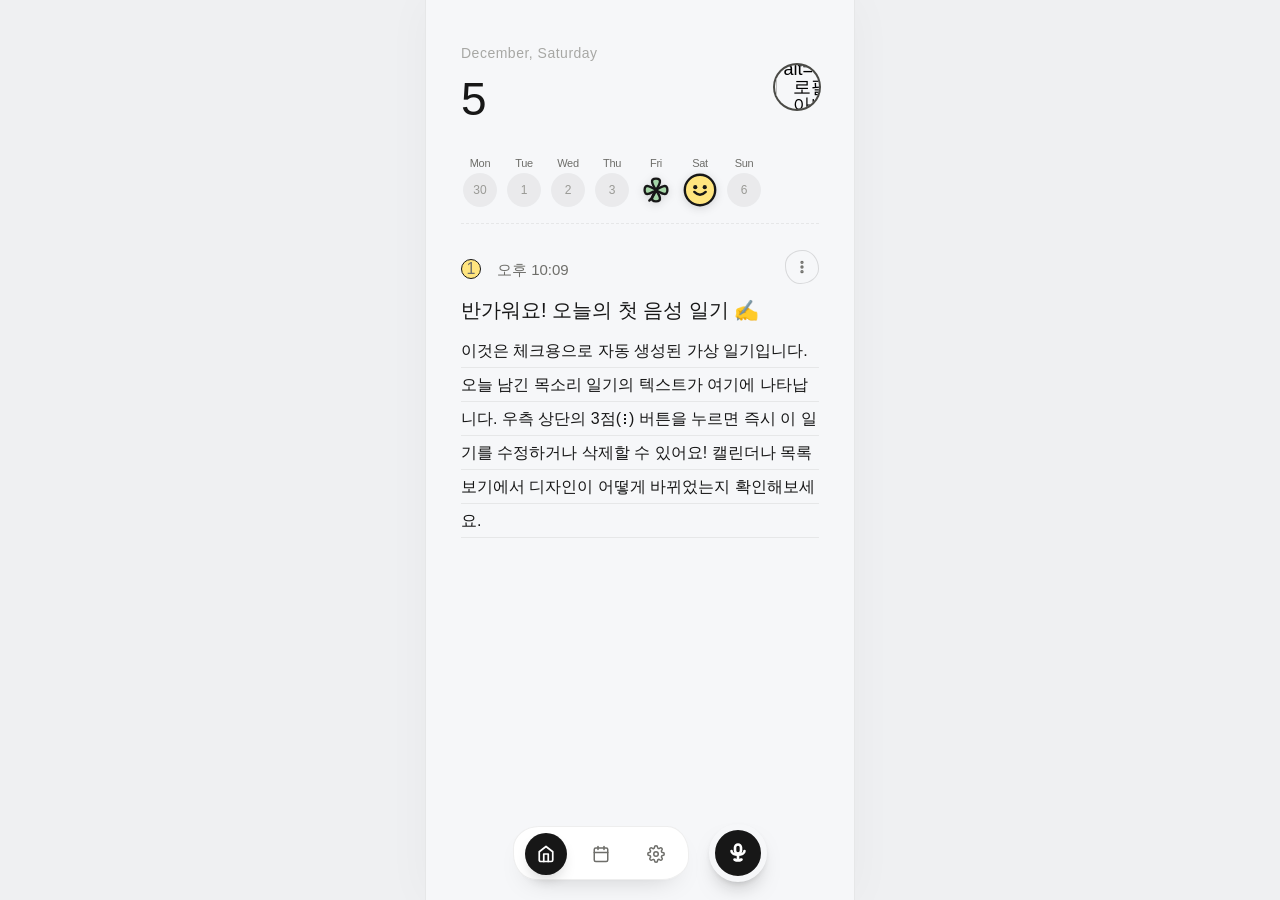
==== commit e69a0d15: "Add files via upload" ====
--- a/index.html
+++ b/index.html
@@ -206,8 +206,8 @@
       background: var(--notebook);
       border-inline: 1px solid var(--sketch-line-soft);
       box-shadow: 0 0 44px rgba(17, 17, 17, 0.035);
-      overflow-x: clip;
-      overflow-y: visible;
+      overflow-x: hidden;
+      overflow-y: visible;
     }
 
     .app[data-view="today"],
@@ -914,13 +914,13 @@
       box-shadow: none !important;
     }
 
-    .photo-tools {
-      display: grid;
-      gap: 12px;
-      margin: 14px 0 18px;
-      padding: 14px 0 0;
-      border-top: 1.5px dashed rgba(17, 17, 17, 0.1);
-    }
+    .photo-tools {
+      display: grid;
+      gap: 12px;
+      margin: 14px 0 18px;
+      padding: 14px 0 0;
+      border-top: 1.5px dashed rgba(17, 17, 17, 0.1);
+    }
 
     .photo-tool-row {
       display: flex;
@@ -960,15 +960,15 @@
       line-height: 1.25;
     }
 
-    .photo-option-grid {
-      display: flex;
-      flex-direction: column;
-      gap: 12px;
-      margin-top: 0;
-      padding: 12px;
-      background: rgba(17, 17, 17, 0.02);
-      border-radius: 14px 11px 13px 12px / 12px 13px 11px 14px;
-      border: 1px dashed rgba(17, 17, 17, 0.08);
+    .photo-option-grid {
+      display: flex;
+      flex-direction: column;
+      gap: 10px;
+      margin-top: 8px;
+      padding: 14px;
+      background: rgba(17, 17, 17, 0.02);
+      border-radius: 14px 11px 13px 12px / 12px 13px 11px 14px;
+      border: 1px dashed rgba(17, 17, 17, 0.08);
     }
 
     body.theme-dark .photo-option-grid {
@@ -1014,19 +1014,11 @@
       border-color: rgba(17, 17, 17, 0.28);
     }
 
-    .photo-chip.active {
-      background: var(--ink);
-      color: #fff;
-      border-color: var(--ink);
-    }
-
-    .photo-chip.disabled,
-    .photo-chip:disabled {
-      opacity: 0.36;
-      cursor: not-allowed;
-      background: rgba(17, 17, 17, 0.04);
-      color: var(--muted);
-    }
+    .photo-chip.active {
+      background: var(--ink);
+      color: #fff;
+      border-color: var(--ink);
+    }
 
     body.theme-dark .photo-chip {
       background: rgba(255, 255, 255, 0.05);
@@ -1080,12 +1072,10 @@
     .photo-gallery.layout-collage.count-2 {
       grid-template-columns: 1fr 1fr;
     }
-    .photo-gallery.layout-collage.count-3 {
-      width: 100% !important;
-      grid-template-columns: minmax(0, 2.35fr) minmax(0, 1fr);
-      grid-template-rows: 1fr 1fr;
-      gap: 8px;
-    }
+    .photo-gallery.layout-collage.count-3 {
+      grid-template-columns: 2fr 1.2fr;
+      grid-template-rows: 1fr 1fr;
+    }
     .photo-gallery.layout-collage.count-3 .photo-frame:first-child {
       grid-row: span 2;
     }
@@ -1102,36 +1092,13 @@
       aspect-ratio: 1 / 1;
       max-height: 200px;
     }
-    .photo-gallery.layout-collage.count-3 .photo-frame img {
-      max-height: none;
-    }
-    .photo-gallery.layout-collage.count-3 .photo-frame:first-child img {
-      aspect-ratio: 4 / 5;
-      max-height: none;
-    }
-
-    .photo-gallery.style-tape .photo-frame::before {
-      content: "";
-      position: absolute;
-      top: -11px;
-      left: 50%;
-      width: 56px;
-      height: 18px;
-      transform: translateX(-50%) rotate(-6deg);
-      background: rgba(238, 226, 199, 0.78);
-      border: 1px solid rgba(17, 17, 17, 0.08);
-      box-shadow: 0 1px 3px rgba(17, 17, 17, 0.08);
-      z-index: 30;
-      pointer-events: none;
-    }
-
-    .photo-gallery.style-polaroid .photo-frame {
-      padding: 8px 8px 28px;
-      background: rgba(255, 255, 255, 0.92);
-      box-shadow: 0 5px 14px rgba(17, 17, 17, 0.10);
-      border-radius: 7px 9px 8px 6px;
-      box-sizing: border-box;
-    }
+    .photo-gallery.layout-collage.count-3 .photo-frame img {
+      max-height: 240px;
+    }
+    .photo-gallery.layout-collage.count-3 .photo-frame:first-child img {
+      aspect-ratio: 1 / 1.2;
+      max-height: 240px;
+    }
 
     /* C. 가로 스크롤형 (horizontalScroll) */
     .photo-gallery.layout-horizontalScroll {
@@ -1259,11 +1226,11 @@
       object-fit: cover !important;
     }
 
-    /* Edit panel close button */
-    .edit-close-button {
-      position: absolute;
-      top: 12px;
-      right: 12px;
+    /* Edit panel close button (top-left X) */
+    .edit-close-button {
+      position: absolute;
+      top: 12px;
+      left: 12px;
       background: none;
       border: none;
       font-size: 32px;
@@ -1283,46 +1250,40 @@
       transform: scale(1.1) rotate(5deg);
     }
 
-    /* Large inline editor photo gallery styling */
-    .editor-large-gallery {
-      display: none !important;
-    }
+    /* Large inline editor photo gallery styling */
+    .editor-large-gallery {
+      width: 100% !important;
+      margin: 12px 0 !important;
+      padding: 0 !important;
+      border: none !important;
+    }
 
     /* Small row photo preview inside the editor input card */
-    .photo-preview-list {
-      display: flex !important;
-      flex-direction: row !important;
-      overflow-x: auto !important;
-      justify-content: center !important;
-      gap: 8px !important;
-      width: min(100%, 310px) !important;
-      margin: 10px auto 12px !important;
-      padding: 8px !important;
-      border: 1px dashed rgba(17, 17, 17, 0.14) !important;
-      border-radius: 18px 15px 16px 14px / 15px 18px 14px 16px !important;
-      background: rgba(255, 255, 255, 0.74) !important;
-      scrollbar-width: none !important;
-      box-sizing: border-box !important;
-    }
+    .photo-preview-list {
+      display: flex !important;
+      flex-direction: row !important;
+      overflow-x: auto !important;
+      gap: 10px !important;
+      width: 100% !important;
+      margin: 8px 0 12px !important;
+      padding: 6px 0 !important;
+      border: none !important;
+      background: transparent !important;
+      scrollbar-width: none !important;
+    }
     .photo-preview-list::-webkit-scrollbar {
       display: none !important;
     }
-    .photo-preview-list .photo-frame {
-      flex: 0 0 auto !important;
-      width: 75px !important;
-      height: 75px !important;
+    .photo-preview-list .photo-frame {
+      flex: 0 0 auto !important;
+      width: 75px !important;
+      height: 75px !important;
       cursor: pointer !important;
-      border-radius: 6px !important;
-      overflow: visible !important;
+      border-radius: 6px !important;
+      overflow: hidden !important;
       border: 1.2px solid var(--sketch-line) !important;
-      background: rgba(255, 255, 255, 0.6) !important;
-    }
-
-    .photo-preview-list.layout-horizontalScroll .photo-frame {
-      flex: 0 0 auto !important;
-      width: 75px !important;
-      height: 75px !important;
-    }
+      background: rgba(255, 255, 255, 0.6) !important;
+    }
     body.theme-dark .photo-preview-list .photo-frame {
       background: rgba(255, 255, 255, 0.05) !important;
     }
@@ -1332,71 +1293,49 @@
       object-fit: cover !important;
       border-radius: 6px !important;
     }
-    .photo-preview-list .photo-frame .photo-remove-btn {
-      top: 2px !important;
-      right: 2px !important;
-      width: 18px !important;
-      height: 18px !important;
-      font-size: 11px !important;
-    }
-
-    .photo-frame.is-cropped {
-      overflow: visible !important;
-    }
-
-    .photo-frame.is-cropped img {
-      width: 100% !important;
-      height: 100% !important;
-      object-fit: cover !important;
-    }
+    .photo-preview-list .photo-frame .photo-remove-btn {
+      top: 2px !important;
+      right: 2px !important;
+      width: 18px !important;
+      height: 18px !important;
+      font-size: 11px !important;
+    }
 
     /* Sticky Bottom Bar */
     .sticky-bottom-bar {
       position: fixed;
-      bottom: calc(20px + env(safe-area-inset-bottom, 0px));
+      bottom: 0;
       left: 50%;
       transform: translateX(-50%);
-      width: calc(min(100%, var(--app-width)) - 2 * var(--page-gutter));
-      max-width: calc(100vw - 32px);
-      height: 54px;
-      background: rgba(255, 255, 255, 0.92);
-      backdrop-filter: blur(16px);
-      -webkit-backdrop-filter: blur(16px);
-      border: 1px solid rgba(17, 17, 17, 0.07);
-      border-radius: 26px 22px 27px 23px / 22px 27px 22px 26px;
-      padding: 6px 16px;
+      width: min(100%, var(--app-width));
+      background: var(--notebook);
+      border-top: 1.5px solid var(--sketch-line);
+      padding: 10px var(--page-gutter) calc(10px + env(safe-area-inset-bottom, 0px));
       display: flex;
       align-items: center;
       justify-content: space-between;
       gap: 12px;
       z-index: 200;
-      box-shadow:
-        0 12px 28px -17px rgba(17, 17, 17, 0.26),
-        0 3px 10px -8px rgba(17, 17, 17, 0.12);
-      transition: all 0.3s cubic-bezier(0.4, 0, 0.2, 1);
+      box-shadow: 0 -4px 16px rgba(17, 17, 17, 0.05);
     }
     body.theme-dark .sticky-bottom-bar {
-      background: rgba(20, 20, 20, 0.9);
-      border-color: rgba(255, 255, 255, 0.09);
-      box-shadow:
-        0 14px 34px -16px rgba(0, 0, 0, 0.58),
-        0 4px 12px -8px rgba(0, 0, 0, 0.28);
+      background: #000000;
+      border-top-color: rgba(255, 255, 255, 0.12);
+      box-shadow: 0 -4px 16px rgba(0, 0, 0, 0.45);
     }
     .sticky-bottom-bar .bottom-bar-btn {
       min-height: 38px;
       padding: 0 14px;
-      font-size: 14px;
+      font-size: 15px;
       font-weight: 700;
       border-radius: 999px 880px 940px 910px / 760px 980px 800px 930px;
       border: 1.4px solid var(--ink);
       background: transparent;
       color: var(--ink);
       cursor: pointer;
-      transition: all 0.2s ease;
     }
     .sticky-bottom-bar .bottom-bar-btn:hover {
       background: rgba(17, 17, 17, 0.05);
-      transform: translateY(-1px);
     }
     body.theme-dark .sticky-bottom-bar .bottom-bar-btn {
       border-color: var(--text-soft);
@@ -1411,59 +1350,38 @@
       gap: 8px;
     }
 
-    @media (max-width: 380px) {
-      .sticky-bottom-bar {
-        gap: 6px;
-        padding: 6px 10px;
-      }
-      .sticky-bottom-bar .bottom-bar-btn {
-        padding: 0 8px;
-        font-size: 13px;
-        min-height: 34px;
-      }
-      .sticky-bottom-bar .bottom-bar-actions {
-        gap: 4px;
-      }
-    }
-
     /* Photo Settings Bottom Drawer Sheet */
-    .photo-drawer-backdrop {
+    .photo-drawer-backdrop {
       position: fixed;
       inset: 0;
       background: transparent !important;
       backdrop-filter: none !important;
       -webkit-backdrop-filter: none !important;
-      z-index: 10000;
-      display: flex;
-      flex-direction: column;
-      align-items: center;
-      justify-content: flex-end;
+      z-index: 10000;
+      display: flex;
+      align-items: flex-end;
+      justify-content: center;
       opacity: 0;
       animation: drawer-fade-in 0.25s ease forwards;
-      pointer-events: none;
-    }
-
-    .photo-drawer-backdrop > .photo-preview-list {
-      pointer-events: auto;
-      margin-bottom: 10px !important;
-    }
+      pointer-events: none;
+    }
     .photo-drawer-backdrop[hidden] {
       display: none !important;
     }
     @keyframes drawer-fade-in {
       to { opacity: 1; }
     }
-    .photo-drawer-content {
-      pointer-events: auto;
-      width: calc(min(100%, var(--app-width)) - 2 * var(--page-gutter));
-      background: var(--surface-soft);
-      border: 1.3px solid var(--sketch-line);
-      border-radius: 16px !important;
-      padding: 12px;
-      box-shadow: 0 -8px 32px rgba(17, 17, 17, 0.12);
+    .photo-drawer-content {
+      pointer-events: auto;
+      width: calc(min(100%, var(--app-width)) - 2 * var(--page-gutter));
+      background: var(--surface-soft);
+      border: 1.3px solid var(--sketch-line);
+      border-radius: 16px !important;
+      padding: 16px 20px;
+      box-shadow: 0 -8px 32px rgba(17, 17, 17, 0.12);
       animation: drawer-slide-up 0.25s cubic-bezier(0.16, 1, 0.3, 1) forwards;
       box-sizing: border-box;
-      margin-bottom: 80px; /* Floating close above the floating bottom bar */
+      margin-bottom: 90px; /* Floating above the floating sticky bottom bar */
     }
     body.theme-dark .photo-drawer-content {
       background: #1A1A1A;
@@ -1475,70 +1393,56 @@
       to { transform: translateY(0); }
     }
     .photo-drawer-header {
-      display: none !important;
-    }
-    .photo-drawer-body .photo-tools {
-      border-top: none !important;
-      padding-top: 0 !important;
-      margin: 0 !important;
-      gap: 14px !important;
-    }
-    .photo-drawer-actions {
-      display: none !important;
-    }
-
-    /* Inline Confirm/Cancel Actions inside tool row */
-    .photo-tool-row {
       display: flex;
       align-items: center;
-      gap: 10px;
-      width: 100%;
-    }
-    .photo-drawer-inline-actions {
-      margin-left: auto;
+      justify-content: space-between;
+      margin-bottom: 12px;
+      border-bottom: 1.5px dashed var(--sketch-line-soft);
+      padding-bottom: 8px;
+    }
+    .photo-drawer-header h3 {
+      margin: 0;
+      font-size: 16px;
+      font-weight: 700;
+      color: var(--ink);
+    }
+    body.theme-dark .photo-drawer-header h3 {
+      color: var(--text-soft);
+    }
+    .photo-drawer-close {
+      background: transparent;
+      border: none;
+      font-size: 24px;
+      line-height: 1;
+      color: var(--muted);
+      cursor: pointer;
+    }
+    .photo-drawer-body .photo-tools {
+      border-top: none !important;
+      padding-top: 0 !important;
+      margin-top: 0 !important;
+    }
+    .photo-drawer-actions {
       display: flex;
-      align-items: center;
-      gap: 8px;
-    }
-    .photo-drawer-cancel,
+      justify-content: flex-end;
+      margin-top: 14px;
+      padding-top: 10px;
+      border-top: 1.5px dashed var(--sketch-line-soft);
+    }
     .photo-drawer-ok {
-      min-height: 32px;
-      padding: 0 12px;
+      min-height: 34px;
+      padding: 0 16px;
       font-size: 14px;
       font-weight: 700;
       border-radius: 999px 880px 940px 910px / 760px 980px 800px 930px;
-      cursor: pointer;
-      font-family: var(--font-hand);
-      display: inline-flex;
-      align-items: center;
-      justify-content: center;
-      transition: all 0.2s ease;
-      outline: none;
-    }
-    .photo-drawer-cancel {
-      border: 1.2px dashed var(--sketch-line);
-      background: transparent;
-      color: var(--muted);
-    }
-    .photo-drawer-cancel:hover {
-      background: rgba(17, 17, 17, 0.04);
-      color: var(--text);
-    }
-    body.theme-dark .photo-drawer-cancel:hover {
-      background: rgba(255, 255, 255, 0.06);
-    }
-    .photo-drawer-ok {
       background: var(--ink);
       color: #fff;
-      border: 1.2px solid var(--ink);
-    }
-    .photo-drawer-ok:hover {
-      background: var(--accent-hover);
-      transform: translateY(-1px);
+      cursor: pointer;
+      border: 1px solid var(--ink);
     }
     body.theme-dark .photo-drawer-ok {
       background: var(--text-soft);
-      color: var(--notebook);
+      color: #000;
       border-color: var(--text-soft);
     }
 
@@ -1840,16 +1744,15 @@
       display: block;
     }
 
-    .calendar-card {
-      width: 100%;
-      padding: 0;
-      margin: 0 auto 22px;
-      background: transparent;
-      border: none;
-      border-radius: 0;
-      box-shadow: none;
-      overflow: visible;
-    }
+    .calendar-card {
+      width: 100%;
+      padding: 0;
+      margin: 0 auto 22px;
+      background: transparent;
+      border: none;
+      border-radius: 0;
+      box-shadow: none;
+    }
 
     .app[data-view="today"] .calendar-card {
       display: none;
@@ -1876,25 +1779,14 @@
       display: none;
     }
 
-    .calendar-controls {
-      display: flex;
-      align-items: center;
-      justify-content: space-between;
-      gap: 12px;
-      padding: 0;
-      position: sticky;
-      top: 0;
-      z-index: 220;
-      background: var(--notebook);
-      padding-top: 10px;
-      margin-top: -10px;
-      padding-bottom: 10px;
-      margin-bottom: 8px;
-    }
-
-    .app:not([data-view="records"]) .calendar-controls {
-      display: none;
-    }
+    .calendar-controls {
+      display: flex;
+      align-items: center;
+      justify-content: space-between;
+      gap: 12px;
+      margin-bottom: 18px;
+      padding: 0;
+    }
 
     .calendar-actions {
       display: flex;
@@ -2961,24 +2853,12 @@
       margin-bottom: 24px;
     }
 
-    .today-entry-layout {
-      display: flex;
-      flex-direction: column;
-      gap: 8px;
-      padding: 0;
-    }
-
-    .today-sticky-header {
-      position: sticky;
-      top: 0;
-      z-index: 240;
-      background: var(--notebook);
-      padding-top: 10px;
-      margin-top: -10px;
-      padding-bottom: 12px;
-      margin-bottom: 12px;
-      box-shadow: 0 10px 18px var(--notebook);
-    }
+    .today-entry-layout {
+      display: flex;
+      flex-direction: column;
+      gap: 8px;
+      padding: 0;
+    }
 
     .today-entry-layout::after {
       display: none;
@@ -3580,12 +3460,11 @@
       overflow: hidden;
     }
 
-    .timeline-item.is-expanded .timeline-read-text,
-    .list-entry-capsule.is-expanded .timeline-read-text {
-      display: block;
-      -webkit-line-clamp: unset;
-      overflow: visible;
-    }
+    .timeline-item.is-expanded .timeline-read-text {
+      display: block;
+      -webkit-line-clamp: unset;
+      overflow: visible;
+    }
 
     .timeline-middle {
       display: none;
@@ -3690,10 +3569,10 @@
       display: none;
     }
 
-    .edit-panel {
-      position: fixed;
-      inset: 0;
-      z-index: 1000; /* 고정 헤더와 하단 탭바까지 모두 덮음 */
+    .edit-panel {
+      position: fixed;
+      inset: 0;
+      z-index: 150; /* 하단 탭바 등 모든 앱 요소를 완전히 덮음 */
       background: var(--notebook); /* 전체 화면 뷰 */
       display: flex;
       flex-direction: column;
@@ -3721,8 +3600,8 @@
       display: none !important;
     }
 
-    .edit-panel-title {
-      align-self: flex-start;
+    .edit-panel-title {
+      align-self: center;
       background: #000000;
       color: #ffffff;
       font-size: 13px !important;
@@ -3730,10 +3609,10 @@
       font-family: var(--font-hand);
       padding: 4px 10px !important;
       border-radius: 4px;
-      margin: 0 0 4px 0 !important;
+      margin: 0 auto 4px auto !important;
       border-bottom: none !important;
       display: inline-block;
-      text-align: left;
+      text-align: center;
       line-height: 1.2;
       letter-spacing: 0.05em;
     }
@@ -4205,14 +4084,13 @@
 
     /* ── 오늘 탭 첫 번째 행: 날짜와 아바타 가로 정렬 ── */
     .today-date-avatar-row {
-      display: flex;
-      align-items: center;
-      justify-content: space-between;
-      width: 100%;
-      box-sizing: border-box;
-      padding-bottom: 10px;
-      margin-bottom: 6px;
-    }
+      display: flex;
+      align-items: center;
+      justify-content: space-between;
+      width: 100%;
+      margin-bottom: 16px;
+      box-sizing: border-box;
+    }
 
     .user-avatar-btn {
       background: transparent;
@@ -4258,14 +4136,13 @@
     }
 
     /* ── 오늘 탭 두 번째 행: 주간 히트맵 스티커 판 ── */
-    .today-heatmap-row {
-      width: 100%;
-      margin-bottom: 0;
-      padding-bottom: 12px;
-      border-bottom: 1.5px dashed var(--sketch-line-soft);
-      box-sizing: border-box;
-      padding-top: 2px;
-    }
+    .today-heatmap-row {
+      width: 100%;
+      margin-bottom: 24px;
+      padding-bottom: 16px;
+      border-bottom: 1.5px dashed var(--sketch-line-soft);
+      box-sizing: border-box;
+    }
 
     /* ── 설정 탭 내 프로필 변경 카드 UI ── */
     .profile-settings-row {
@@ -4400,9 +4277,10 @@
         margin-bottom: 12px;
       }
 
-      .today-heatmap-row {
-        padding-bottom: 12px;
-      }
+      .today-heatmap-row {
+        margin-bottom: 20px;
+        padding-bottom: 12px;
+      }
 
       .weekly-heatmap {
         width: 100%;
@@ -4584,10 +4462,6 @@
             <div class="photo-tool-row">
               <button class="photo-add-button" id="draftPhotoAddButton" type="button">사진 붙이기</button>
               <span class="photo-help" id="draftPhotoHelp">최대 3장</span>
-              <div class="photo-drawer-inline-actions">
-                <button type="button" class="photo-drawer-cancel" id="draftPhotoCancelBtn">취소</button>
-                <button type="button" class="photo-drawer-ok" id="draftPhotoOkBtn">확인</button>
-              </div>
             </div>
             <input id="draftPhotoInput" type="file" accept="image/*" multiple hidden />
             <div class="photo-option-grid" id="draftPhotoOptionGrid" hidden>
@@ -4813,10 +4687,6 @@
           <div class="photo-tool-row">
             <button class="photo-add-button" id="editPhotoAddButton" type="button">사진 붙이기</button>
             <span class="photo-help" id="editPhotoHelp">최대 3장</span>
-            <div class="photo-drawer-inline-actions">
-              <button type="button" class="photo-drawer-cancel" id="editPhotoCancelBtn">취소</button>
-              <button type="button" class="photo-drawer-ok" id="editPhotoOkBtn">확인</button>
-            </div>
           </div>
           <input id="editPhotoInput" type="file" accept="image/*" multiple hidden />
           <div class="photo-option-grid" id="editPhotoOptionGrid" hidden>
@@ -4871,28 +4741,21 @@
     </div>
   </div>
 
-  <!-- Photo framing adjustment modal -->
-  <div class="custom-modal" id="photoFramingModal" hidden>
-    <div class="custom-modal-content card" style="width: calc(100% - 28px); max-width: 420px; padding: 16px; border-radius: var(--radius);">
-      <div class="custom-modal-header" style="margin-bottom: 8px;">
-        <h3 id="photoFramingTitle" style="font-size: 17px; font-weight: 700; margin: 0;">사진 구도 조절</h3>
-      </div>
-      <div class="custom-modal-body" style="display: flex; flex-direction: column; align-items: center; gap: 14px;">
-        <p style="font-size: 13px; color: var(--muted); text-align: center; margin: 0; line-height: 1.4;">사진을 드래그해서 위치를 이동하고,<br>슬라이더로 크기를 조절해 주세요.</p>
-        
-        <!-- Framing container -->
-        <div id="framingContainer" style="width: 320px; height: 320px; max-width: 100%; overflow: hidden; position: relative; border: 1.5px solid var(--sketch-line); border-radius: 8px; background: #eee;">
-          <img id="framingImg" src="" style="position: absolute; top: 0; left: 0; width: 100%; height: 100%; object-fit: cover; cursor: move; user-select: none;" />
-        </div>
-
-        <div class="framing-ratio-group" id="framingRatioGroup" style="display: flex; flex-wrap: wrap; justify-content: center; gap: 6px; width: 100%;">
-          <button type="button" class="photo-chip" data-ratio="original">원본</button>
-          <button type="button" class="photo-chip" data-ratio="square">1:1</button>
-          <button type="button" class="photo-chip" data-ratio="portrait43">세로 4:3</button>
-          <button type="button" class="photo-chip" data-ratio="landscape43">가로 4:3</button>
-        </div>
-        
-        <!-- Zoom slider -->
+  <!-- Photo framing adjustment modal -->
+  <div class="custom-modal" id="photoFramingModal" hidden>
+    <div class="custom-modal-content card" style="max-width: 340px; padding: 18px; border-radius: var(--radius);">
+      <div class="custom-modal-header" style="margin-bottom: 8px;">
+        <h3 id="photoFramingTitle" style="font-size: 17px; font-weight: 700; margin: 0;">사진 구도 조절</h3>
+      </div>
+      <div class="custom-modal-body" style="display: flex; flex-direction: column; align-items: center; gap: 14px;">
+        <p style="font-size: 13px; color: var(--muted); text-align: center; margin: 0; line-height: 1.4;">사진을 드래그해서 위치를 이동하고,<br>슬라이더로 크기를 조절해 주세요.</p>
+        
+        <!-- Framing container -->
+        <div id="framingContainer" style="width: 240px; height: 240px; overflow: hidden; position: relative; border: 1.5px solid var(--sketch-line); border-radius: 8px; background: #eee;">
+          <img id="framingImg" src="" style="position: absolute; top: 0; left: 0; width: 100%; height: 100%; object-fit: cover; cursor: move; user-select: none;" />
+        </div>
+        
+        <!-- Zoom slider -->
         <div style="width: 100%; display: flex; align-items: center; gap: 10px; padding: 4px 0;">
           <span style="font-size: 12px; font-weight: bold; color: var(--muted);">축소</span>
           <input type="range" id="framingZoomSlider" min="1" max="3" step="0.05" value="1" style="flex-grow: 1; accent-color: var(--ink); cursor: pointer;" />
@@ -5048,10 +4911,9 @@
     const editLargeGallery = $("#editLargeGallery");
     const photoFramingModal = $("#photoFramingModal");
     const framingContainer = $("#framingContainer");
-    const framingImg = $("#framingImg");
-    const framingZoomSlider = $("#framingZoomSlider");
-    const framingRatioGroup = $("#framingRatioGroup");
-    const framingCancelBtn = $("#framingCancelBtn");
+    const framingImg = $("#framingImg");
+    const framingZoomSlider = $("#framingZoomSlider");
+    const framingCancelBtn = $("#framingCancelBtn");
     const framingSaveBtn = $("#framingSaveBtn");
     const authButton = $("#authButton");
     const authUser = $("#authUser");
@@ -5073,21 +4935,15 @@
     const profileSaveBtn = $("#profileSaveBtn");
     const dateStrip = $("#dateStrip");
     const todayButton = $("#todayButton");
-    const calendarButton = $("#calendarButton");
-    const settingsButton = $("#settingsButton");
-    const statsButton = $("#statsButton");
-    const diaryDetailPanel = $("#diaryDetailPanel");
-    const diaryDetailDateText = $("#diaryDetailDateText");
-    const diaryDetailClose = $("#diaryDetailClose");
-    const detailEraserButton = $("#detailEraserButton");
-    const calendarCard = $(".calendar-card");
-    const calendarControls = $(".calendar-controls");
-
-    if (calendarCard && calendarControls && calendarControls.parentElement === calendarCard) {
-      calendarCard.before(calendarControls);
-    }
-
-    const SpeechRecognition = window.SpeechRecognition || window.webkitSpeechRecognition;
+    const calendarButton = $("#calendarButton");
+    const settingsButton = $("#settingsButton");
+    const statsButton = $("#statsButton");
+    const diaryDetailPanel = $("#diaryDetailPanel");
+    const diaryDetailDateText = $("#diaryDetailDateText");
+    const diaryDetailClose = $("#diaryDetailClose");
+    const detailEraserButton = $("#detailEraserButton");
+
+    const SpeechRecognition = window.SpeechRecognition || window.webkitSpeechRecognition;
     const speechSupported = Boolean(SpeechRecognition);
 
     let db;
@@ -5096,11 +4952,10 @@
     let selectedDate = startOfDay(new Date());
     const expandedListRecordIds = new Set();
     const expandedDetailRecordIds = new Set();
-    let detailEditPickMode = false;
-    let draftPhotoState = createEmptyPhotoState();
-    let editPhotoState = createEmptyPhotoState();
-    let activePhotoDrawerKind = null;
-    let viewDate = startOfDay(new Date());
+    let detailEditPickMode = false;
+    let draftPhotoState = createEmptyPhotoState();
+    let editPhotoState = createEmptyPhotoState();
+    let viewDate = startOfDay(new Date());
     let calendarMode = "month";
     let currentView = "today";
     let previousView = "today";
@@ -5658,30 +5513,20 @@
             .slice(0, 3)
             .map((photo) => ({
               id: photo.id || createId(),
-              dataUrl: photo.dataUrl,
-              name: photo.name || "photo",
-              type: photo.type || "image/jpeg",
-              createdAt: photo.createdAt || Date.now(),
-              size: photo.size || "medium",
-              width: Number(photo.width) || 0,
-              height: Number(photo.height) || 0,
-              scale: Number(photo.scale) || 1,
-              offsetX: Number(photo.offsetX) || 0,
-              offsetY: Number(photo.offsetY) || 0,
-              cropRatio: normalizePhotoCropRatio(photo.cropRatio)
-            }))
-        : [];
-    }
-
-    function normalizePhotoCropRatio(ratio) {
-      return ["original", "square", "portrait43", "landscape43"].includes(ratio) ? ratio : "original";
-    }
+              dataUrl: photo.dataUrl,
+              name: photo.name || "photo",
+              type: photo.type || "image/jpeg",
+              createdAt: photo.createdAt || Date.now(),
+              size: photo.size || "medium"
+            }))
+        : [];
+    }
 
     function getPhotoLayoutOptions() {
       return [
         { value: "vertical", label: "세로형" },
         { value: "collage", label: "콜라주형" },
-        { value: "horizontalScroll", label: "가로형" }
+        { value: "horizontalScroll", label: "가로 스크롤형" }
       ];
     }
 
@@ -5694,33 +5539,9 @@
       return ["beforeText", "afterText", "betweenParagraphs"].includes(position) ? position : "afterText";
     }
 
-    function normalizePhotoStyle(style) {
-      const tokens = String(style || "basic")
-        .split(/[|\s]+/)
-        .filter((token) => ["tape", "polaroid"].includes(token));
-      return tokens.length ? Array.from(new Set(tokens)).sort().join("|") : "basic";
-    }
-
-    function hasPhotoStyle(style, token) {
-      return normalizePhotoStyle(style).split("|").includes(token);
-    }
-
-    function togglePhotoStyle(style, token) {
-      if (token === "basic") return "basic";
-      const tokens = new Set(normalizePhotoStyle(style).split("|").filter((item) => item !== "basic"));
-      if (tokens.has(token)) {
-        tokens.delete(token);
-      } else {
-        tokens.add(token);
-      }
-      return tokens.size ? Array.from(tokens).sort().join("|") : "basic";
-    }
-
-    function getPhotoStyleClasses(style) {
-      const normalized = normalizePhotoStyle(style);
-      if (normalized === "basic") return "style-basic";
-      return normalized.split("|").map((token) => `style-${token}`).join(" ");
-    }
+    function normalizePhotoStyle(style) {
+      return ["basic", "tape", "polaroid"].includes(style) ? style : "basic";
+    }
 
     function normalizeRecord(record) {
       const createdAt = record.createdAt || Date.now();
@@ -5982,22 +5803,7 @@
             const header = document.createElement("div");
             header.className = "list-entry-header";
 
-            // 메타 그룹 (번호 동그라미 뱃지 + 시간 가로 정렬)
-            const metaGroup = document.createElement("div");
-            metaGroup.className = "list-entry-meta-group";
-
-            const timeEl = document.createElement("span");
-            timeEl.className = "list-entry-time";
-            timeEl.textContent = timeStr;
-
-            const titleEl = document.createElement("h3");
-            titleEl.className = "list-entry-title";
-            titleEl.textContent = title;
-
-            metaGroup.append(titleEl, timeEl);
-            header.appendChild(metaGroup);
-
-            // 세로 3점(⋮) 액션 버튼
+            // 세로 3점(⋮) 액션 버튼 (좌측 배치)
             const dotsBtn = document.createElement("button");
             dotsBtn.type = "button";
             dotsBtn.className = "list-entry-dots";
@@ -6016,6 +5822,22 @@
             });
             header.appendChild(dotsBtn);
 
+            // 메타 그룹 (시간 + 제목 세로 정렬, 우측 배치)
+            const metaGroup = document.createElement("div");
+            metaGroup.className = "list-entry-meta-group";
+
+            const timeEl = document.createElement("span");
+            timeEl.className = "list-entry-time";
+            timeEl.textContent = timeStr;
+
+            const titleEl = document.createElement("h3");
+            titleEl.className = "list-entry-title";
+            titleEl.textContent = title;
+
+            // 위 시간, 아래 제목으로 수정
+            metaGroup.append(timeEl, titleEl);
+            header.appendChild(metaGroup);
+
             entry.appendChild(header);
 
             // 5-2. 선택된 날짜는 본문을 펼쳐 목록 안에서 바로 읽을 수 있게 표시
@@ -6028,7 +5850,30 @@
               renderDiaryBody(diaryBodyContainer, record, false);
               body.appendChild(diaryBodyContainer);
 
-            }
+              const actions = document.createElement("div");
+              actions.className = "list-entry-actions";
+
+              const discard = document.createElement("button");
+              discard.type = "button";
+              discard.className = "list-entry-action";
+              discard.textContent = "지우기";
+              discard.addEventListener("click", (e) => {
+                e.stopPropagation();
+                openEditPanel(record);
+              });
+
+              const editBtn = document.createElement("button");
+              editBtn.type = "button";
+              editBtn.className = "list-entry-action primary";
+              editBtn.textContent = "수정";
+              editBtn.addEventListener("click", (e) => {
+                e.stopPropagation();
+                openEditPanel(record);
+              });
+
+              actions.append(discard, editBtn);
+              body.appendChild(actions);
+            }
 
             entry.appendChild(body);
 
@@ -6131,17 +5976,12 @@
         // 3. 두 번째 행: 주간 히트맵 스티커 판 배치
         const heatmapRow = document.createElement("div");
         heatmapRow.className = "today-heatmap-row";
-        const heatmapEl = createWeeklyHeatmapElement();
-        heatmapRow.appendChild(heatmapEl);
-
-        const stickyHeader = document.createElement("div");
-        stickyHeader.className = "today-sticky-header";
-        stickyHeader.append(dateAvatarRow, heatmapRow);
-        todayRecordsList.appendChild(stickyHeader);
-
-        if (!dayRecords.length) {
-          const empty = document.createElement("div");
-          empty.className = "today-entry-layout empty-state";
+        const heatmapEl = createWeeklyHeatmapElement();
+        heatmapRow.appendChild(heatmapEl);
+
+        if (!dayRecords.length) {
+          const empty = document.createElement("div");
+          empty.className = "today-entry-layout empty-state";
 
           const welcome = document.createElement("div");
           welcome.className = "today-welcome-note";
@@ -6160,10 +6000,10 @@
 지금의 생각부터 편하게 기록해보세요.`;
 
           welcome.append(welcomeTitle, welcomeText);
-          empty.append(welcome);
-          todayRecordsList.appendChild(empty);
-          return;
-        }
+          empty.append(dateAvatarRow, heatmapRow, welcome);
+          todayRecordsList.appendChild(empty);
+          return;
+        }
 
         const entryLayout = document.createElement("div");
         entryLayout.className = "today-entry-layout";
@@ -6171,7 +6011,7 @@
         const firstRecordSlot = document.createElement("div");
         firstRecordSlot.className = "today-first-record-slot";
 
-        entryLayout.append(firstRecordSlot);
+        entryLayout.append(dateAvatarRow, heatmapRow, firstRecordSlot);
         todayRecordsList.appendChild(entryLayout);
 
         renderRecordItems(dayRecords.slice(0, 1), firstRecordSlot);
@@ -6461,16 +6301,19 @@
       editTitleInput.value = getRecordDisplayTitle(record);
       editTitleInput.placeholder = createDefaultRecordTitle(new Date(record.createdAt));
       editTranscriptInput.value = record.transcript || "";
-      editPhotoState = photoStateFromRecord(record);
-      renderPhotoEditor("edit");
-      editPanel.hidden = false;
-    }
-
-    function closeEditPanel() {
-      closePhotoSettingsDrawer();
-      editingRecordId = null;
-      editPanel.hidden = true;
-      editTitleInput.value = "";
+      editPhotoState = photoStateFromRecord(record);
+      renderPhotoEditor("edit");
+      editPanel.hidden = false;
+      requestAnimationFrame(() => {
+        editTitleInput.focus();
+        editTitleInput.select();
+      });
+    }
+
+    function closeEditPanel() {
+      editingRecordId = null;
+      editPanel.hidden = true;
+      editTitleInput.value = "";
       editTranscriptInput.value = "";
       editPhotoState = createEmptyPhotoState();
       renderPhotoEditor("edit");
@@ -6601,35 +6444,16 @@
       };
     }
 
-    function applyPhotoStateToRecord(record, state) {
-      const photos = normalizePhotos(state.photos);
-      return {
-        ...record,
-        photos,
+    function applyPhotoStateToRecord(record, state) {
+      const photos = normalizePhotos(state.photos);
+      return {
+        ...record,
+        photos,
         photoLayout: normalizePhotoLayout(photos.length, state.layout),
         photoStyle: normalizePhotoStyle(state.style),
-        photoPosition: normalizePhotoPosition(state.position)
-      };
-    }
-
-    function getPhotoCropDimensions(photo) {
-      const ratio = normalizePhotoCropRatio(photo.cropRatio);
-      if (ratio === "square") return [1, 1];
-      if (ratio === "portrait43") return [3, 4];
-      if (ratio === "landscape43") return [4, 3];
-      const width = Number(photo.width) || 1;
-      const height = Number(photo.height) || 1;
-      return [width, height];
-    }
-
-    function applyPhotoFrameCrop(frame, img, photo) {
-      const [width, height] = getPhotoCropDimensions(photo);
-      frame.classList.add("is-cropped");
-      frame.style.aspectRatio = `${width} / ${height}`;
-      img.style.transform = `scale(${photo.scale || 1}) translate(${photo.offsetX || 0}px, ${photo.offsetY || 0}px)`;
-      img.style.transformOrigin = "center center";
-      img.style.transition = "none";
-    }
+        photoPosition: normalizePhotoPosition(state.position)
+      };
+    }
 
     function fileToCompressedPhoto(file) {
       return new Promise((resolve, reject) => {
@@ -6656,17 +6480,11 @@
             const type = "image/jpeg";
             resolve({
               id: createId(),
-              dataUrl: canvas.toDataURL(type, 0.82),
-              name: file.name || "photo",
-              type,
-              createdAt: Date.now(),
-              width,
-              height,
-              scale: 1,
-              offsetX: 0,
-              offsetY: 0,
-              cropRatio: "original"
-            });
+              dataUrl: canvas.toDataURL(type, 0.82),
+              name: file.name || "photo",
+              type,
+              createdAt: Date.now()
+            });
           };
           image.src = reader.result;
         };
@@ -6724,16 +6542,23 @@
       state.photos = normalizePhotos(state.photos);
       const count = state.photos.length;
 
-      const bottomBar = isDraft
-        ? draftPhotoSettingsBtn?.closest(".sticky-bottom-bar")
-        : editPhotoSettingsBtn?.closest(".sticky-bottom-bar");
-      const drawerContent = photoSettingsDrawer?.querySelector(".photo-drawer-content");
-      if (!photoSettingsDrawer.hidden && activePhotoDrawerKind === kind && drawerContent) {
-        photoSettingsDrawer.insertBefore(preview, drawerContent);
-      } else if (bottomBar?.parentNode) {
-        bottomBar.parentNode.insertBefore(preview, bottomBar);
-      }
-      if (largeGallery) largeGallery.innerHTML = "";
+      // Dynamic Inline Placement for both Small Previews and Large Inline Gallery
+      const textContainer = isDraft ? $(".review-textarea-container") : $("#editTranscriptInput");
+      if (textContainer && textContainer.parentNode) {
+        if (state.position === "beforeText") {
+          textContainer.parentNode.insertBefore(preview, textContainer);
+          if (largeGallery) textContainer.parentNode.insertBefore(largeGallery, textContainer);
+        } else {
+          const next = textContainer.nextSibling;
+          if (next) {
+            textContainer.parentNode.insertBefore(preview, next);
+            if (largeGallery) textContainer.parentNode.insertBefore(largeGallery, next);
+          } else {
+            textContainer.parentNode.appendChild(preview);
+            if (largeGallery) textContainer.parentNode.appendChild(largeGallery);
+          }
+        }
+      }
 
       if (count === 0) {
         if (optionGrid) optionGrid.hidden = true;
@@ -6753,31 +6578,25 @@
       if (addButton) addButton.disabled = count >= 3;
 
       // 레이아웃 자동 보정
-      state.layout = normalizePhotoLayout(count, state.layout);
-      state.position = normalizePhotoPosition(state.position);
-      state.style = normalizePhotoStyle(state.style);
-      if ((state.layout === "collage" || state.layout === "horizontalScroll") && state.position === "betweenParagraphs") {
-        state.position = "beforeText";
-      }
+      state.layout = normalizePhotoLayout(count, state.layout);
+      state.position = normalizePhotoPosition(state.position);
+      state.style = normalizePhotoStyle(state.style);
 
       // 1. 위치 칩 상태 갱신
-      if (positionGroup) {
-        positionGroup.querySelectorAll(".photo-chip").forEach((btn) => {
-          const val = btn.getAttribute("data-value") || btn.dataset.value;
-          const disabled = (state.layout === "collage" || state.layout === "horizontalScroll") && val === "betweenParagraphs";
-          btn.disabled = disabled;
-          btn.classList.toggle("disabled", disabled);
-          btn.classList.toggle("active", val === state.position);
-        });
-      }
+      if (positionGroup) {
+        positionGroup.querySelectorAll(".photo-chip").forEach((btn) => {
+          const val = btn.getAttribute("data-value") || btn.dataset.value;
+          btn.classList.toggle("active", val === state.position);
+        });
+      }
 
       // 2. 스타일 칩 상태 갱신
-      if (styleGroup) {
-        styleGroup.querySelectorAll(".photo-chip").forEach((btn) => {
-          const val = btn.getAttribute("data-value") || btn.dataset.value;
-          btn.classList.toggle("active", val === "basic" ? state.style === "basic" : hasPhotoStyle(state.style, val));
-        });
-      }
+      if (styleGroup) {
+        styleGroup.querySelectorAll(".photo-chip").forEach((btn) => {
+          const val = btn.getAttribute("data-value") || btn.dataset.value;
+          btn.classList.toggle("active", val === state.style);
+        });
+      }
 
       // 3. 배치(레이아웃) 칩 동적 렌더링
       if (layoutGroup) {
@@ -6791,20 +6610,17 @@
             btn.classList.add("active");
           }
           btn.textContent = opt.label;
-          btn.addEventListener("click", () => {
-            state.layout = opt.value;
-            if ((state.layout === "collage" || state.layout === "horizontalScroll") && state.position === "betweenParagraphs") {
-              state.position = "beforeText";
-            }
-            renderPhotoEditor(kind);
-          });
+          btn.addEventListener("click", () => {
+            state.layout = opt.value;
+            renderPhotoEditor(kind);
+          });
           layoutGroup.appendChild(btn);
         });
       }
 
       // 4. 소형 가로 행 미리보기 렌더링 (순서 재배치용)
-      preview.innerHTML = "";
-      preview.className = `photo-preview-list photo-gallery layout-${state.layout} ${getPhotoStyleClasses(state.style)} count-${count}`;
+      preview.innerHTML = "";
+      preview.className = `photo-preview-list photo-gallery layout-${state.layout} style-${state.style} count-${count}`;
 
       let dragStartIndex = null;
 
@@ -6814,10 +6630,9 @@
         frame.style.position = "relative";
         frame.setAttribute("draggable", "true");
 
-        const img = document.createElement("img");
-        img.src = photo.dataUrl;
-        img.alt = photo.name || "붙인 사진";
-        applyPhotoFrameCrop(frame, img, photo);
+        const img = document.createElement("img");
+        img.src = photo.dataUrl;
+        img.alt = photo.name || "붙인 사진";
 
         const remove = document.createElement("button");
         remove.type = "button";
@@ -6831,11 +6646,7 @@
           renderPhotoEditor(kind);
         });
 
-        frame.append(img, remove);
-        frame.addEventListener("click", (e) => {
-          if (e.target.closest(".photo-remove-btn")) return;
-          openPhotoFramingModal(photo, kind);
-        });
+        frame.append(img, remove);
 
         // Native Drag-and-Drop
         frame.addEventListener("dragstart", (e) => {
@@ -6890,9 +6701,39 @@
         preview.appendChild(frame);
       });
 
-      if (largeGallery) {
-        largeGallery.innerHTML = "";
-      }
+      // 5. 본문용 고해상도 인라인 갤러리 렌더링 (실제 구도 조절용)
+      if (largeGallery) {
+        largeGallery.innerHTML = "";
+        largeGallery.className = `editor-large-gallery photo-gallery layout-${state.layout} style-${state.style} count-${count}`;
+        
+        state.photos.forEach((photo) => {
+          const frame = document.createElement("figure");
+          frame.className = `photo-frame size-large`;
+          frame.style.position = "relative";
+          frame.style.overflow = "hidden";
+          
+          const img = document.createElement("img");
+          img.src = photo.dataUrl;
+          img.alt = "조정할 사진";
+          img.style.cursor = "pointer";
+          
+          // Apply scale and translation transform!
+          const scale = photo.scale || 1;
+          const offsetX = photo.offsetX || 0;
+          const offsetY = photo.offsetY || 0;
+          img.style.transform = `scale(${scale}) translate(${offsetX}px, ${offsetY}px)`;
+          img.style.transformOrigin = "center center";
+          img.style.transition = "none";
+          
+          // Click to open high-fidelity framing crop modal!
+          frame.addEventListener("click", () => {
+            openPhotoFramingModal(photo, kind);
+          });
+          
+          frame.appendChild(img);
+          largeGallery.appendChild(frame);
+        });
+      }
 
       // Update the live preview
       updateLivePreview(kind);
@@ -6919,19 +6760,27 @@
     function createPhotoGallery(record) {
       const photos = normalizePhotos(record.photos);
       if (!photos.length) return null;
-      const gallery = document.createElement("div");
-      const layout = normalizePhotoLayout(photos.length, record.photoLayout);
-      const style = normalizePhotoStyle(record.photoStyle);
-      gallery.className = `photo-gallery layout-${layout} ${getPhotoStyleClasses(style)} count-${photos.length}`;
-      photos.forEach((photo) => {
-        const frame = document.createElement("figure");
-        frame.className = `photo-frame size-${photo.size || "medium"}`;
-        const img = document.createElement("img");
-        img.src = photo.dataUrl;
-        img.alt = photo.name || "기록 사진";
-        applyPhotoFrameCrop(frame, img, photo);
-        
-        frame.appendChild(img);
+      const gallery = document.createElement("div");
+      const layout = normalizePhotoLayout(photos.length, record.photoLayout);
+      const style = normalizePhotoStyle(record.photoStyle);
+      gallery.className = `photo-gallery layout-${layout} style-${style}`;
+      photos.forEach((photo) => {
+        const frame = document.createElement("figure");
+        frame.className = `photo-frame size-${photo.size || "medium"}`;
+        frame.style.overflow = "hidden";
+        const img = document.createElement("img");
+        img.src = photo.dataUrl;
+        img.alt = photo.name || "기록 사진";
+        
+        // Apply saved scale and translation offset transform!
+        const scale = photo.scale || 1;
+        const offsetX = photo.offsetX || 0;
+        const offsetY = photo.offsetY || 0;
+        img.style.transform = `scale(${scale}) translate(${offsetX}px, ${offsetY}px)`;
+        img.style.transformOrigin = "center center";
+        img.style.transition = "none";
+        
+        frame.appendChild(img);
         gallery.appendChild(frame);
       });
       return gallery;
@@ -7461,10 +7310,9 @@
         return;
       }
 
-      pendingRecording = null;
-      closePhotoSettingsDrawer();
-      setDraftReviewUi(false);
-      selectedDate = dateKeyToDate(record.date);
+      pendingRecording = null;
+      setDraftReviewUi(false);
+      selectedDate = dateKeyToDate(record.date);
       viewDate = selectedDate;
       setStatus("저장됨", false);
       setRecordingUi(false);
@@ -8145,12 +7993,9 @@
     }
 
 
-    todayButton.addEventListener("click", () => {
-      selectedDate = startOfDay(new Date());
-      viewDate = selectedDate;
-      if (diaryDetailPanel) diaryDetailPanel.classList.remove("open");
-      setAppView("today", { scrollBehavior: "auto" });
-    });
+    todayButton.addEventListener("click", () => {
+      setAppView("today", { scrollBehavior: "auto" });
+    });
 
     calendarButton.addEventListener("click", () => {
       selectedDate = startOfDay(new Date());
@@ -8342,83 +8187,54 @@
     }
 
     // 스타일 칩 클릭 이벤트 리스너
-    if (draftPhotoStyleGroup) {
-      draftPhotoStyleGroup.querySelectorAll(".photo-chip").forEach((btn) => {
-        btn.addEventListener("click", () => {
-          const val = btn.getAttribute("data-value") || btn.dataset.value;
-          draftPhotoState.style = togglePhotoStyle(draftPhotoState.style, val);
-          renderPhotoEditor("draft");
-        });
-      });
-    }
-    if (editPhotoStyleGroup) {
-      editPhotoStyleGroup.querySelectorAll(".photo-chip").forEach((btn) => {
-        btn.addEventListener("click", () => {
-          const val = btn.getAttribute("data-value") || btn.dataset.value;
-          editPhotoState.style = togglePhotoStyle(editPhotoState.style, val);
-          renderPhotoEditor("edit");
-        });
-      });
+    if (draftPhotoStyleGroup) {
+      draftPhotoStyleGroup.querySelectorAll(".photo-chip").forEach((btn) => {
+        btn.addEventListener("click", () => {
+          const val = btn.getAttribute("data-value") || btn.dataset.value;
+          draftPhotoState.style = normalizePhotoStyle(val);
+          renderPhotoEditor("draft");
+        });
+      });
+    }
+    if (editPhotoStyleGroup) {
+      editPhotoStyleGroup.querySelectorAll(".photo-chip").forEach((btn) => {
+        btn.addEventListener("click", () => {
+          const val = btn.getAttribute("data-value") || btn.dataset.value;
+          editPhotoState.style = normalizePhotoStyle(val);
+          renderPhotoEditor("edit");
+        });
+      });
     }
 
     // 고해상도 사진 구도 조절 (Drag & Zoom) 로직
     let framingActivePhoto = null;
     let framingActiveKind = null;
-    let framingZoom = 1;
-    let framingOffsetX = 0;
-    let framingOffsetY = 0;
-    let framingRatio = "original";
-    let isFramingDragging = false;
+    let framingZoom = 1;
+    let framingOffsetX = 0;
+    let framingOffsetY = 0;
+    let isFramingDragging = false;
     let framingStartX = 0;
     let framingStartY = 0;
 
     function openPhotoFramingModal(photo, kind) {
       framingActivePhoto = photo;
-      framingActiveKind = kind;
-      framingZoom = photo.scale || 1;
-      framingOffsetX = photo.offsetX || 0;
-      framingOffsetY = photo.offsetY || 0;
-      framingRatio = normalizePhotoCropRatio(photo.cropRatio);
-      
-      if (framingImg) {
-        framingImg.src = photo.dataUrl;
+      framingActiveKind = kind;
+      framingZoom = photo.scale || 1;
+      framingOffsetX = photo.offsetX || 0;
+      framingOffsetY = photo.offsetY || 0;
+      
+      if (framingImg) {
+        framingImg.src = photo.dataUrl;
       }
       if (framingZoomSlider) {
         framingZoomSlider.value = framingZoom;
       }
       
-      updateFramingRatioButtons();
-      updateFramingContainerSize();
-      updateFramingTransform();
-      if (photoFramingModal) {
-        photoFramingModal.hidden = false;
-      }
-    }
-
-    function updateFramingRatioButtons() {
-      if (!framingRatioGroup) return;
-      framingRatioGroup.querySelectorAll(".photo-chip").forEach((btn) => {
-        btn.classList.toggle("active", btn.dataset.ratio === framingRatio);
-      });
-    }
-
-    function updateFramingContainerSize() {
-      if (!framingContainer || !framingActivePhoto) return;
-      const [ratioWidth, ratioHeight] = getPhotoCropDimensions({
-        ...framingActivePhoto,
-        cropRatio: framingRatio
-      });
-      const maxWidth = Math.min(window.innerWidth - 56, 320);
-      const maxHeight = Math.min(window.innerHeight - 280, 380);
-      let width = maxWidth;
-      let height = Math.round(width * (ratioHeight / ratioWidth));
-      if (height > maxHeight) {
-        height = maxHeight;
-        width = Math.round(height * (ratioWidth / ratioHeight));
-      }
-      framingContainer.style.width = `${width}px`;
-      framingContainer.style.height = `${height}px`;
-    }
+      updateFramingTransform();
+      if (photoFramingModal) {
+        photoFramingModal.hidden = false;
+      }
+    }
 
     function updateFramingTransform() {
       if (framingImg) {
@@ -8426,24 +8242,13 @@
       }
     }
 
-    // 슬라이더 줌 변경 이벤트
-    if (framingZoomSlider) {
-      framingZoomSlider.addEventListener("input", (e) => {
-        framingZoom = parseFloat(e.target.value);
-        updateFramingTransform();
-      });
-    }
-
-    if (framingRatioGroup) {
-      framingRatioGroup.querySelectorAll(".photo-chip").forEach((btn) => {
-        btn.addEventListener("click", () => {
-          framingRatio = normalizePhotoCropRatio(btn.dataset.ratio);
-          updateFramingRatioButtons();
-          updateFramingContainerSize();
-          updateFramingTransform();
-        });
-      });
-    }
+    // 슬라이더 줌 변경 이벤트
+    if (framingZoomSlider) {
+      framingZoomSlider.addEventListener("input", (e) => {
+        framingZoom = parseFloat(e.target.value);
+        updateFramingTransform();
+      });
+    }
 
     // 마우스 및 터치 드래그 이동 로직
     if (framingImg) {
@@ -8501,11 +8306,10 @@
     if (framingSaveBtn) {
       framingSaveBtn.addEventListener("click", () => {
         if (framingActivePhoto) {
-          framingActivePhoto.scale = framingZoom;
-          framingActivePhoto.offsetX = framingOffsetX;
-          framingActivePhoto.offsetY = framingOffsetY;
-          framingActivePhoto.cropRatio = framingRatio;
-        }
+          framingActivePhoto.scale = framingZoom;
+          framingActivePhoto.offsetX = framingOffsetX;
+          framingActivePhoto.offsetY = framingOffsetY;
+        }
         if (photoFramingModal) {
           photoFramingModal.hidden = true;
         }
@@ -8513,15 +8317,10 @@
       });
     }
 
-    // 사진 설정 bottom sheet drawer 개폐 로직
-    function openPhotoSettingsDrawer(kind) {
-      if (!photoSettingsDrawer.hidden && activePhotoDrawerKind === kind) {
-        closePhotoSettingsDrawer();
-        return;
-      }
-
-      const isDraft = kind === "draft";
-      const tools = isDraft ? $("#draftPhotoTools") : $("#editPhotoTools");
+    // 사진 설정 bottom sheet drawer 개폐 로직
+    function openPhotoSettingsDrawer(kind) {
+      const isDraft = kind === "draft";
+      const tools = isDraft ? $("#draftPhotoTools") : $("#editPhotoTools");
       
       if (tools) {
         drawerPhotoToolsContainer.innerHTML = "";
@@ -8529,20 +8328,15 @@
         tools.style.display = "block";
       }
       
-      const optionGrid = isDraft ? $("#draftPhotoOptionGrid") : $("#editPhotoOptionGrid");
-      if (optionGrid) optionGrid.hidden = false;
-      
-      activePhotoDrawerKind = kind;
-      photoSettingsDrawer.hidden = false;
-      renderPhotoEditor(kind);
-    }
-
-    function closePhotoSettingsDrawer() {
-      const closingKind = activePhotoDrawerKind;
-      photoSettingsDrawer.hidden = true;
-      activePhotoDrawerKind = null;
-      if (closingKind) renderPhotoEditor(closingKind);
-    }
+      const optionGrid = isDraft ? $("#draftPhotoOptionGrid") : $("#editPhotoOptionGrid");
+      if (optionGrid) optionGrid.hidden = false;
+      
+      photoSettingsDrawer.hidden = false;
+    }
+
+    function closePhotoSettingsDrawer() {
+      photoSettingsDrawer.hidden = true;
+    }
 
     if (draftPhotoSettingsBtn) {
       draftPhotoSettingsBtn.addEventListener("click", () => openPhotoSettingsDrawer("draft"));
@@ -8550,31 +8344,21 @@
     if (editPhotoSettingsBtn) {
       editPhotoSettingsBtn.addEventListener("click", () => openPhotoSettingsDrawer("edit"));
     }
-    const draftPhotoCancelBtn = $("#draftPhotoCancelBtn");
-    const draftPhotoOkBtn = $("#draftPhotoOkBtn");
-    const editPhotoCancelBtn = $("#editPhotoCancelBtn");
-    const editPhotoOkBtn = $("#editPhotoOkBtn");
-
     if (photoDrawerCloseBtn) {
       photoDrawerCloseBtn.addEventListener("click", closePhotoSettingsDrawer);
     }
     if (photoDrawerOkBtn) {
       photoDrawerOkBtn.addEventListener("click", closePhotoSettingsDrawer);
     }
-    if (draftPhotoCancelBtn) {
-      draftPhotoCancelBtn.addEventListener("click", closePhotoSettingsDrawer);
-    }
-    if (draftPhotoOkBtn) {
-      draftPhotoOkBtn.addEventListener("click", closePhotoSettingsDrawer);
-    }
-    if (editPhotoCancelBtn) {
-      editPhotoCancelBtn.addEventListener("click", closePhotoSettingsDrawer);
-    }
-    if (editPhotoOkBtn) {
-      editPhotoOkBtn.addEventListener("click", closePhotoSettingsDrawer);
-    }
-
-    // Fullscreen image preview is intentionally disabled for now.
+
+    // Fullscreen blurred image Lightbox overlay logic
+    document.addEventListener("click", (e) => {
+      const clickedImg = e.target.closest(".photo-gallery:not(.photo-preview-list) .photo-frame img");
+      if (clickedImg) {
+        lightboxImg.src = clickedImg.src;
+        imageLightbox.hidden = false;
+      }
+    });
 
     if (imageLightbox) {
       imageLightbox.addEventListener("click", () => {
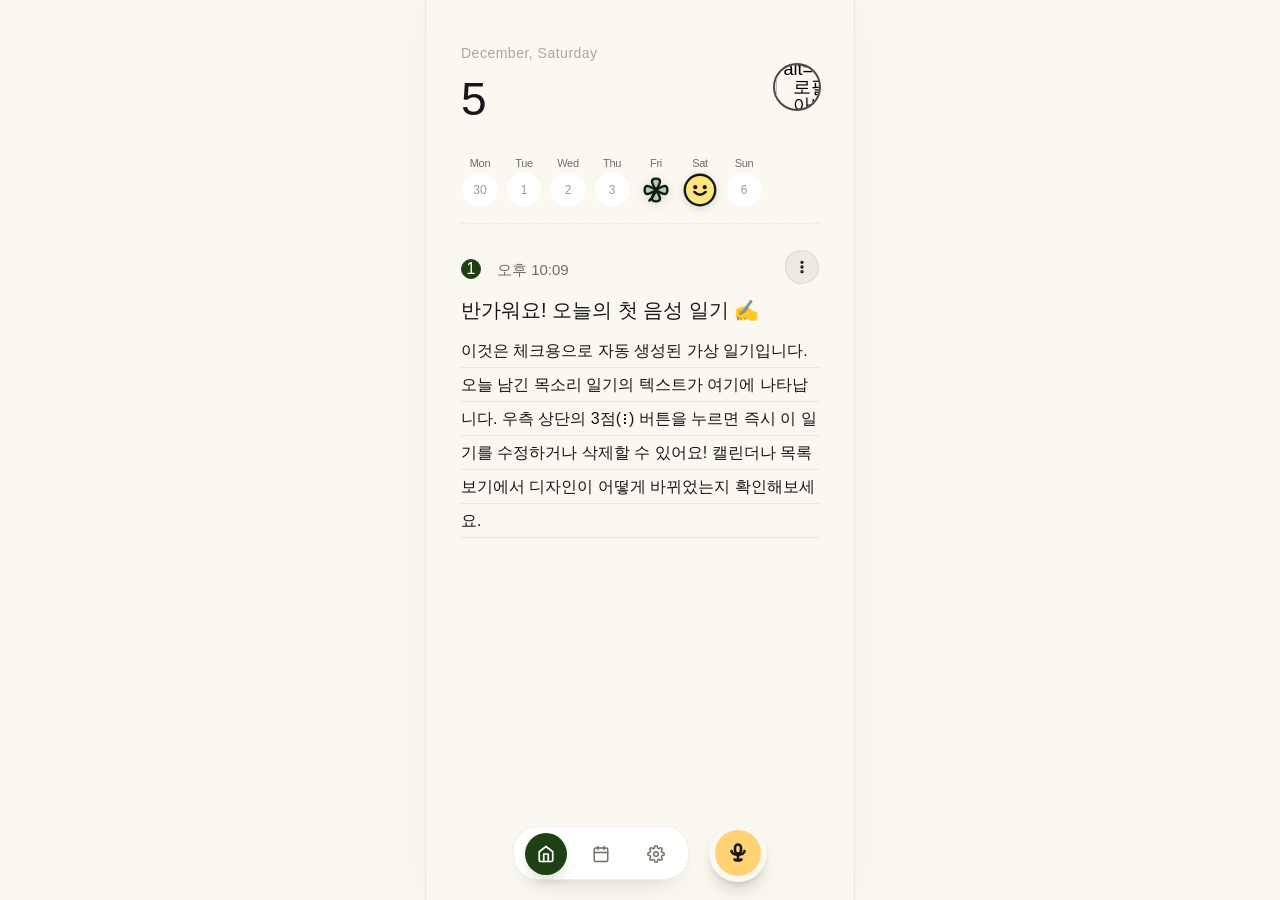
==== commit b0749a08: "Add files via upload" ====
--- a/index.html
+++ b/index.html
@@ -1,4 +1,4 @@
-<!DOCTYPE html>
+﻿<!DOCTYPE html>
 <html lang="ko">
 <head>
   <meta charset="UTF-8" />
@@ -48,8 +48,8 @@
 
     :root {
       /* Phase 1: 색감 — 세련된 회백색 계열로 변경 */
-      --bg: #EFF0F2;
-      --notebook: #F6F7F9;
+      --bg: #FAF8F1;
+      --notebook: #FAF8F1;
       --cal-card: #FFFFFF;          /* 캘린더 카드 전용 */
       --surface: #ffffff;
       --surface-soft: #EFF0F2;
@@ -92,8 +92,8 @@
 
     /* 배경색 테마 오버라이드 */
     body.theme-white {
-      --bg: #FFFFFF;
-      --notebook: #FFFFFF;
+      --bg: #FAF8F1;
+      --notebook: #FAF8F1;
       --cal-card: #FFFFFF;
       --surface-soft: #F9FAFB;
       --text: #111111;
@@ -146,14 +146,14 @@
       display: none;
     }
 
-    body {
-      margin: 0;
-      min-height: 100vh;
-      background: var(--bg);
-      color: var(--text);
-      display: flex;
-      justify-content: center;
-      font-family: var(--font-hand);
+    body {
+      margin: 0;
+      min-height: 100vh;
+      background: var(--bg);
+      color: var(--text);
+      display: flex;
+      justify-content: center;
+      font-family: var(--font-hand);
       font-size: 18px;
     }
 
@@ -277,7 +277,7 @@
       min-height: 38px;
       padding: 0 13px;
       border-radius: 999px 920px 980px 900px;
-      background: var(--ink);
+      background: rgba(17, 17, 17, 0.06);
       color: #fff;
       font-weight: 700;
       font-size: 17px;
@@ -444,8 +444,8 @@
       flex-direction: column;
       min-height: calc(100vh - 112px);
       padding: var(--space-3) var(--space-3);
-      background: transparent;
-      border: none;
+      background: rgba(17, 17, 17, 0.06);
+      border: 1.2px solid rgba(17, 17, 17, 0.08);
       box-shadow: none;
     }
 
@@ -802,7 +802,7 @@
     .modal-btn-start {
       border: 1.4px solid var(--ink);
       border-radius: 14px 17px 13px 16px / 16px 13px 15px 12px;
-      background: var(--ink);
+      background: rgba(17, 17, 17, 0.06);
       color: #fff;
     }
 
@@ -844,7 +844,7 @@
     }
 
     .recording-stop-button {
-      background: var(--ink);
+      background: #1F4014;
       color: #fff;
     }
 
@@ -891,7 +891,7 @@
     }
 
     .save-draft-input::placeholder {
-      color: var(--muted-light);
+      color: var(--ink);
       font-style: italic;
     }
 
@@ -1015,7 +1015,7 @@
     }
 
     .photo-chip.active {
-      background: var(--ink);
+      background: rgba(17, 17, 17, 0.06);
       color: #fff;
       border-color: var(--ink);
     }
@@ -1435,7 +1435,7 @@
       font-size: 14px;
       font-weight: 700;
       border-radius: 999px 880px 940px 910px / 760px 980px 800px 930px;
-      background: var(--ink);
+      background: rgba(17, 17, 17, 0.06);
       color: #fff;
       cursor: pointer;
       border: 1px solid var(--ink);
@@ -2150,7 +2150,7 @@
     .view-toggle-btn {
       min-height: 32px;
       padding: 6px 14px;
-      background: var(--ink); /* Black pill button */
+      background: #1F4014; /* Black pill button */
       color: #ffffff !important;
       border: none;
       border-radius: 999px;
@@ -2189,7 +2189,7 @@
       top: calc(100% + 6px);
       right: 0;
       z-index: 150;
-      background: var(--cal-card);
+      background: #FFF098;
       border: 1.2px solid var(--sketch-line);
       border-radius: 16px;
       box-shadow: 0 10px 25px -5px rgba(17, 17, 17, 0.12);
@@ -2240,9 +2240,9 @@
       line-height: 1;
     }
 
-    .dropdown-opt:hover {
-      background: var(--surface-soft);
-      color: var(--text);
+    .dropdown-opt:hover {
+      background: transparent;
+      color: var(--text-soft);
     }
 
     body.theme-dark .dropdown-opt:hover {
@@ -2250,7 +2250,7 @@
     }
 
     .dropdown-opt.active {
-      background: var(--ink);
+      background: #1F4014;
       color: #ffffff !important;
     }
 
@@ -2331,7 +2331,7 @@
       display: flex;
       align-items: center;
       justify-content: center;
-      background: rgba(17, 17, 17, 0.04); /* 기본 일기가 없는 날 옅은 회색 서클 */
+      background: #FFFFFF;
       color: var(--text);
       border: none;
       border-radius: 50%;
@@ -2577,12 +2577,12 @@
       border-radius: 50%;
       transition: background-color 0.2s, color 0.2s;
       flex-shrink: 0;
-      margin-top: -2px; /* 세밀하게 세로 오프셋 조율 */
+      margin-top: 0; /* 세밀하게 세로 오프셋 조율 */
     }
 
     .list-entry-dots:hover {
-      background-color: var(--surface-soft);
-      color: var(--text);
+      background-color: rgba(17, 17, 17, 0.08);
+      color: var(--ink);
     }
 
     .list-entry-dots svg {
@@ -2743,8 +2743,9 @@
       width: 20px;
       height: 20px;
       border-radius: 50%;
-      background: #FFE57F; /* Soft warm yellow */
-      border: 1.2px solid var(--ink);
+      background: #1F4014; /* Soft warm yellow */
+      border: 1.2px solid #1F4014;
+      color: #FFFFFF;
       display: inline-flex;
       align-items: center;
       justify-content: center;
@@ -2754,8 +2755,9 @@
     }
 
     body.theme-dark .diary-check-badge {
-      background: #FFD54F;
-      border-color: var(--text-soft);
+      background: #1F4014;
+      border-color: #1F4014;
+      color: #FFFFFF;
     }
 
     .records-meta {
@@ -3018,8 +3020,8 @@
       width: 9px;
       height: 9px;
       border-radius: 50%;
-      background: var(--ink);
-      border: 2px solid var(--bg);
+      background: #1F4014;
+      border: 2px solid var(--bg);
       z-index: 5;
     }
 
@@ -3105,16 +3107,16 @@
       align-items: center;
       justify-content: center;
       border-radius: 52% 48% 55% 45% / 44% 56% 46% 54%;
-      color: var(--muted);
-      background: transparent;
-      border: 1.2px solid var(--sketch-line);
+      color: var(--ink);
+      background: rgba(17, 17, 17, 0.06);
+      border: 1.2px solid rgba(17, 17, 17, 0.08);
       cursor: pointer;
       transition: color 0.18s, background 0.18s;
     }
 
     .more-button:hover {
-      color: var(--ink);
-      background: var(--surface-soft);
+      color: var(--ink);
+      background: rgba(17, 17, 17, 0.08);
     }
 
     .more-button svg {
@@ -3310,34 +3312,34 @@
       display: none;
     }
 
-    .timeline-left::before {
-      content: '';
-      position: absolute;
-      top: 21px;
-      bottom: -14px;
-      left: 50%;
-      width: 1.6px;
-      background: var(--ink);
-      transform: translateX(-50%);
-      z-index: 1;
-    }
+    .timeline-left::before {
+      content: '';
+      position: absolute;
+      top: 21px;
+      bottom: -14px;
+      left: 50%;
+      width: 1.6px;
+      background: rgba(17, 17, 17, 0.06);
+      transform: translateX(-50%);
+      z-index: 1;
+    }
 
     .timeline-item:last-child .timeline-left::before {
       content: none;
     }
 
-    .timeline-left::after {
-      content: '';
-      position: absolute;
-      top: 8px;
-      left: 50%;
-      width: 12px;
-      height: 12px;
-      border-radius: 50%;
-      background: var(--ink);
-      transform: translateX(-50%);
-      z-index: 2;
-    }
+    .timeline-left::after {
+      content: '';
+      position: absolute;
+      top: 8px;
+      left: 50%;
+      width: 12px;
+      height: 12px;
+      border-radius: 50%;
+      background: rgba(17, 17, 17, 0.06);
+      transform: translateX(-50%);
+      z-index: 2;
+    }
 
     .timeline-right {
       flex: 1;
@@ -3347,7 +3349,7 @@
       gap: 9px;
       margin: 0;
       padding: 17px 18px 18px;
-      background: rgba(17, 17, 17, 0.055);
+      background: #FFFFFF;
       border: 1.3px solid rgba(17, 17, 17, 0.18);
       border-radius: 8px 9px 8px 10px / 9px 8px 10px 8px;
       box-shadow: none;
@@ -3547,8 +3549,8 @@
       min-height: 38px;
       padding: 0 14px;
       border-radius: 999px 880px 940px 910px / 760px 980px 800px 930px;
-      color: #fff;
-      background: var(--ink);
+      color: #171717;
+      background: #FFD273;
       border: 1.4px solid var(--ink);
       font-weight: 700;
       font-size: 17px;
@@ -3702,7 +3704,7 @@
     }
 
     .edit-save-button:hover {
-      background: var(--accent-hover);
+      background: #FFD273;
       transform: translateY(-2px);
       box-shadow: 0 6px 16px rgba(17, 17, 17, 0.15);
     }
@@ -3816,10 +3818,10 @@
       transform: translateY(-1px);
     }
 
-    .nav-item.active {
-      color: #fff;
-      background: var(--ink);
-      box-shadow: 0 8px 18px -10px rgba(17, 17, 17, 0.45);
+    .nav-item.active {
+      color: #fff;
+      background: #1F4014;
+      box-shadow: 0 8px 18px -10px rgba(17, 17, 17, 0.45);
     }
 
     .nav-item.active .nav-icon {
@@ -3906,8 +3908,8 @@
       align-items: center;
       justify-content: center;
       border-radius: 50%;
-      color: #fff;
-      background: var(--ink);
+      color: #171717;
+      background: #FFD273;
       border: 6px solid var(--notebook);
       box-shadow:
         0 12px 24px -14px rgba(17, 17, 17, 0.55),
@@ -3922,7 +3924,7 @@
 
     .mic-button:hover {
       transform: scale(1.08) translateY(-2px);
-      background: var(--accent-hover);
+      background: #FFD273;
       box-shadow:
         0 14px 28px -14px rgba(17, 17, 17, 0.62),
         0 4px 10px -6px rgba(17, 17, 17, 0.24);
@@ -4005,7 +4007,7 @@
       width: 34px;
       height: 34px;
       border-radius: 50%;
-      background: rgba(17, 17, 17, 0.05); /* 기본 회색 동그라미 */
+      background: #FFFFFF;
       display: flex;
       align-items: center;
       justify-content: center;
@@ -4604,7 +4606,7 @@
       <!-- Inline diary detail — expands below grid when a date is clicked -->
       <div class="diary-detail-panel" id="diaryDetailPanel">
         <div class="diary-detail-header" style="display: flex; align-items: center; justify-content: space-between; gap: 12px; margin-bottom: 12px; border-bottom: 0; padding-bottom: 0;">
-          <div class="diary-detail-date" style="display: inline-flex; align-items: center; gap: 8px; font-size: 16px; color: var(--notebook); background: var(--ink); border-radius: 999px 920px 960px 900px / 850px 980px 880px 940px; margin-bottom: 0; border: none; padding: 7px 14px 8px; box-shadow: 0 8px 18px rgba(17, 17, 17, 0.12);">
+          <div class="diary-detail-date" style="display: inline-flex; align-items: center; gap: 8px; font-size: 16px; color: #FFFFFF; background: #1F4014; border-radius: 999px 920px 960px 900px / 850px 980px 880px 940px; margin-bottom: 0; border: none; padding: 7px 14px 8px; box-shadow: none;">
             <span id="diaryDetailDateText"></span>
           </div>
           <button class="detail-eraser-button" id="detailEraserButton" type="button" aria-label="수정할 기록 선택" aria-pressed="false">
@@ -8488,3 +8490,5 @@
   </script>
 </body>
 </html>
+
+
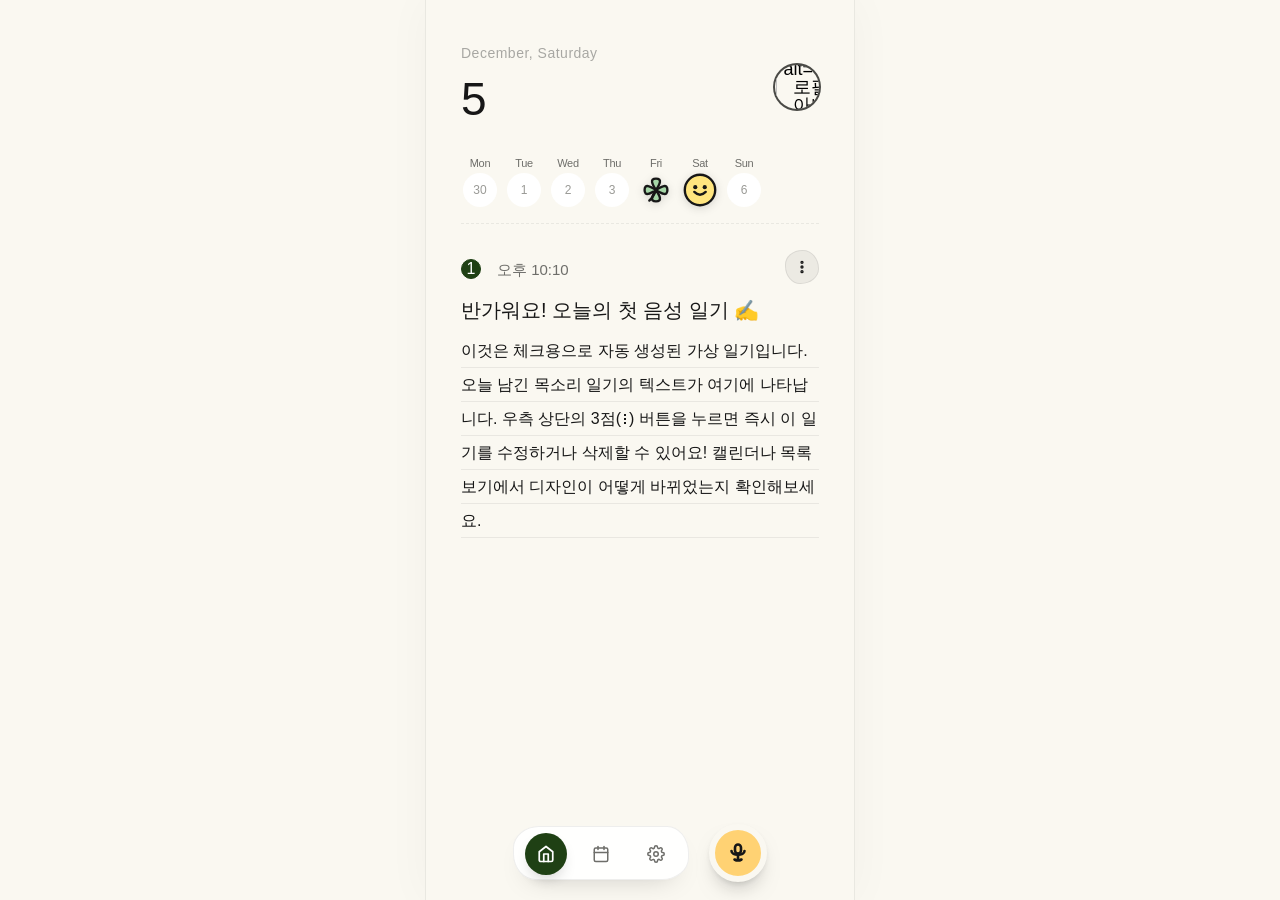
==== commit a522bb77: "Update diary color theme" ====
--- a/index.html
+++ b/index.html
@@ -1,4 +1,4 @@
-﻿<!DOCTYPE html>
+<!DOCTYPE html>
 <html lang="ko">
 <head>
   <meta charset="UTF-8" />
@@ -48,8 +48,8 @@
 
     :root {
       /* Phase 1: 색감 — 세련된 회백색 계열로 변경 */
-      --bg: #FAF8F1;
-      --notebook: #FAF8F1;
+      --bg: #FAF8F1;
+      --notebook: #FAF8F1;
       --cal-card: #FFFFFF;          /* 캘린더 카드 전용 */
       --surface: #ffffff;
       --surface-soft: #EFF0F2;
@@ -92,8 +92,8 @@
 
     /* 배경색 테마 오버라이드 */
     body.theme-white {
-      --bg: #FAF8F1;
-      --notebook: #FAF8F1;
+      --bg: #FAF8F1;
+      --notebook: #FAF8F1;
       --cal-card: #FFFFFF;
       --surface-soft: #F9FAFB;
       --text: #111111;
@@ -146,14 +146,14 @@
       display: none;
     }
 
-    body {
-      margin: 0;
-      min-height: 100vh;
-      background: var(--bg);
-      color: var(--text);
-      display: flex;
-      justify-content: center;
-      font-family: var(--font-hand);
+    body {
+      margin: 0;
+      min-height: 100vh;
+      background: var(--bg);
+      color: var(--text);
+      display: flex;
+      justify-content: center;
+      font-family: var(--font-hand);
       font-size: 18px;
     }
 
@@ -277,7 +277,7 @@
       min-height: 38px;
       padding: 0 13px;
       border-radius: 999px 920px 980px 900px;
-      background: rgba(17, 17, 17, 0.06);
+      background: rgba(17, 17, 17, 0.06);
       color: #fff;
       font-weight: 700;
       font-size: 17px;
@@ -444,8 +444,8 @@
       flex-direction: column;
       min-height: calc(100vh - 112px);
       padding: var(--space-3) var(--space-3);
-      background: rgba(17, 17, 17, 0.06);
-      border: 1.2px solid rgba(17, 17, 17, 0.08);
+      background: rgba(17, 17, 17, 0.06);
+      border: 1.2px solid rgba(17, 17, 17, 0.08);
       box-shadow: none;
     }
 
@@ -802,7 +802,7 @@
     .modal-btn-start {
       border: 1.4px solid var(--ink);
       border-radius: 14px 17px 13px 16px / 16px 13px 15px 12px;
-      background: rgba(17, 17, 17, 0.06);
+      background: rgba(17, 17, 17, 0.06);
       color: #fff;
     }
 
@@ -844,7 +844,7 @@
     }
 
     .recording-stop-button {
-      background: #1F4014;
+      background: #1F4014;
       color: #fff;
     }
 
@@ -891,7 +891,7 @@
     }
 
     .save-draft-input::placeholder {
-      color: var(--ink);
+      color: var(--ink);
       font-style: italic;
     }
 
@@ -1015,7 +1015,7 @@
     }
 
     .photo-chip.active {
-      background: rgba(17, 17, 17, 0.06);
+      background: rgba(17, 17, 17, 0.06);
       color: #fff;
       border-color: var(--ink);
     }
@@ -1435,7 +1435,7 @@
       font-size: 14px;
       font-weight: 700;
       border-radius: 999px 880px 940px 910px / 760px 980px 800px 930px;
-      background: rgba(17, 17, 17, 0.06);
+      background: rgba(17, 17, 17, 0.06);
       color: #fff;
       cursor: pointer;
       border: 1px solid var(--ink);
@@ -2150,7 +2150,7 @@
     .view-toggle-btn {
       min-height: 32px;
       padding: 6px 14px;
-      background: #1F4014; /* Black pill button */
+      background: #1F4014; /* Black pill button */
       color: #ffffff !important;
       border: none;
       border-radius: 999px;
@@ -2189,7 +2189,7 @@
       top: calc(100% + 6px);
       right: 0;
       z-index: 150;
-      background: #FFF098;
+      background: #FFF098;
       border: 1.2px solid var(--sketch-line);
       border-radius: 16px;
       box-shadow: 0 10px 25px -5px rgba(17, 17, 17, 0.12);
@@ -2240,9 +2240,9 @@
       line-height: 1;
     }
 
-    .dropdown-opt:hover {
-      background: transparent;
-      color: var(--text-soft);
+    .dropdown-opt:hover {
+      background: transparent;
+      color: var(--text-soft);
     }
 
     body.theme-dark .dropdown-opt:hover {
@@ -2250,7 +2250,7 @@
     }
 
     .dropdown-opt.active {
-      background: #1F4014;
+      background: #1F4014;
       color: #ffffff !important;
     }
 
@@ -2577,12 +2577,12 @@
       border-radius: 50%;
       transition: background-color 0.2s, color 0.2s;
       flex-shrink: 0;
-      margin-top: 0; /* 세밀하게 세로 오프셋 조율 */
+      margin-top: 0; /* 세밀하게 세로 오프셋 조율 */
     }
 
     .list-entry-dots:hover {
-      background-color: rgba(17, 17, 17, 0.08);
-      color: var(--ink);
+      background-color: rgba(17, 17, 17, 0.08);
+      color: var(--ink);
     }
 
     .list-entry-dots svg {
@@ -2743,9 +2743,9 @@
       width: 20px;
       height: 20px;
       border-radius: 50%;
-      background: #1F4014; /* Soft warm yellow */
-      border: 1.2px solid #1F4014;
-      color: #FFFFFF;
+      background: #1F4014; /* Soft warm yellow */
+      border: 1.2px solid #1F4014;
+      color: #FFFFFF;
       display: inline-flex;
       align-items: center;
       justify-content: center;
@@ -2755,9 +2755,9 @@
     }
 
     body.theme-dark .diary-check-badge {
-      background: #1F4014;
-      border-color: #1F4014;
-      color: #FFFFFF;
+      background: #1F4014;
+      border-color: #1F4014;
+      color: #FFFFFF;
     }
 
     .records-meta {
@@ -3020,8 +3020,8 @@
       width: 9px;
       height: 9px;
       border-radius: 50%;
-      background: #1F4014;
-      border: 2px solid var(--bg);
+      background: #1F4014;
+      border: 2px solid var(--bg);
       z-index: 5;
     }
 
@@ -3107,16 +3107,16 @@
       align-items: center;
       justify-content: center;
       border-radius: 52% 48% 55% 45% / 44% 56% 46% 54%;
-      color: var(--ink);
-      background: rgba(17, 17, 17, 0.06);
-      border: 1.2px solid rgba(17, 17, 17, 0.08);
+      color: var(--ink);
+      background: rgba(17, 17, 17, 0.06);
+      border: 1.2px solid rgba(17, 17, 17, 0.08);
       cursor: pointer;
       transition: color 0.18s, background 0.18s;
     }
 
     .more-button:hover {
-      color: var(--ink);
-      background: rgba(17, 17, 17, 0.08);
+      color: var(--ink);
+      background: rgba(17, 17, 17, 0.08);
     }
 
     .more-button svg {
@@ -3312,34 +3312,34 @@
       display: none;
     }
 
-    .timeline-left::before {
-      content: '';
-      position: absolute;
-      top: 21px;
-      bottom: -14px;
-      left: 50%;
-      width: 1.6px;
-      background: rgba(17, 17, 17, 0.06);
-      transform: translateX(-50%);
-      z-index: 1;
-    }
+    .timeline-left::before {
+      content: '';
+      position: absolute;
+      top: 21px;
+      bottom: -14px;
+      left: 50%;
+      width: 1.6px;
+      background: rgba(17, 17, 17, 0.06);
+      transform: translateX(-50%);
+      z-index: 1;
+    }
 
     .timeline-item:last-child .timeline-left::before {
       content: none;
     }
 
-    .timeline-left::after {
-      content: '';
-      position: absolute;
-      top: 8px;
-      left: 50%;
-      width: 12px;
-      height: 12px;
-      border-radius: 50%;
-      background: rgba(17, 17, 17, 0.06);
-      transform: translateX(-50%);
-      z-index: 2;
-    }
+    .timeline-left::after {
+      content: '';
+      position: absolute;
+      top: 8px;
+      left: 50%;
+      width: 12px;
+      height: 12px;
+      border-radius: 50%;
+      background: rgba(17, 17, 17, 0.06);
+      transform: translateX(-50%);
+      z-index: 2;
+    }
 
     .timeline-right {
       flex: 1;
@@ -3349,7 +3349,7 @@
       gap: 9px;
       margin: 0;
       padding: 17px 18px 18px;
-      background: #FFFFFF;
+      background: #FFFFFF;
       border: 1.3px solid rgba(17, 17, 17, 0.18);
       border-radius: 8px 9px 8px 10px / 9px 8px 10px 8px;
       box-shadow: none;
@@ -3549,8 +3549,8 @@
       min-height: 38px;
       padding: 0 14px;
       border-radius: 999px 880px 940px 910px / 760px 980px 800px 930px;
-      color: #171717;
-      background: #FFD273;
+      color: #171717;
+      background: #FFD273;
       border: 1.4px solid var(--ink);
       font-weight: 700;
       font-size: 17px;
@@ -3704,7 +3704,7 @@
     }
 
     .edit-save-button:hover {
-      background: #FFD273;
+      background: #FFD273;
       transform: translateY(-2px);
       box-shadow: 0 6px 16px rgba(17, 17, 17, 0.15);
     }
@@ -3818,10 +3818,10 @@
       transform: translateY(-1px);
     }
 
-    .nav-item.active {
-      color: #fff;
-      background: #1F4014;
-      box-shadow: 0 8px 18px -10px rgba(17, 17, 17, 0.45);
+    .nav-item.active {
+      color: #fff;
+      background: #1F4014;
+      box-shadow: 0 8px 18px -10px rgba(17, 17, 17, 0.45);
     }
 
     .nav-item.active .nav-icon {
@@ -3908,8 +3908,8 @@
       align-items: center;
       justify-content: center;
       border-radius: 50%;
-      color: #171717;
-      background: #FFD273;
+      color: #171717;
+      background: #FFD273;
       border: 6px solid var(--notebook);
       box-shadow:
         0 12px 24px -14px rgba(17, 17, 17, 0.55),
@@ -3924,7 +3924,7 @@
 
     .mic-button:hover {
       transform: scale(1.08) translateY(-2px);
-      background: #FFD273;
+      background: #FFD273;
       box-shadow:
         0 14px 28px -14px rgba(17, 17, 17, 0.62),
         0 4px 10px -6px rgba(17, 17, 17, 0.24);
@@ -4606,7 +4606,7 @@
       <!-- Inline diary detail — expands below grid when a date is clicked -->
       <div class="diary-detail-panel" id="diaryDetailPanel">
         <div class="diary-detail-header" style="display: flex; align-items: center; justify-content: space-between; gap: 12px; margin-bottom: 12px; border-bottom: 0; padding-bottom: 0;">
-          <div class="diary-detail-date" style="display: inline-flex; align-items: center; gap: 8px; font-size: 16px; color: #FFFFFF; background: #1F4014; border-radius: 999px 920px 960px 900px / 850px 980px 880px 940px; margin-bottom: 0; border: none; padding: 7px 14px 8px; box-shadow: none;">
+          <div class="diary-detail-date" style="display: inline-flex; align-items: center; gap: 8px; font-size: 16px; color: #FFFFFF; background: #1F4014; border-radius: 999px 920px 960px 900px / 850px 980px 880px 940px; margin-bottom: 0; border: none; padding: 7px 14px 8px; box-shadow: none;">
             <span id="diaryDetailDateText"></span>
           </div>
           <button class="detail-eraser-button" id="detailEraserButton" type="button" aria-label="수정할 기록 선택" aria-pressed="false">
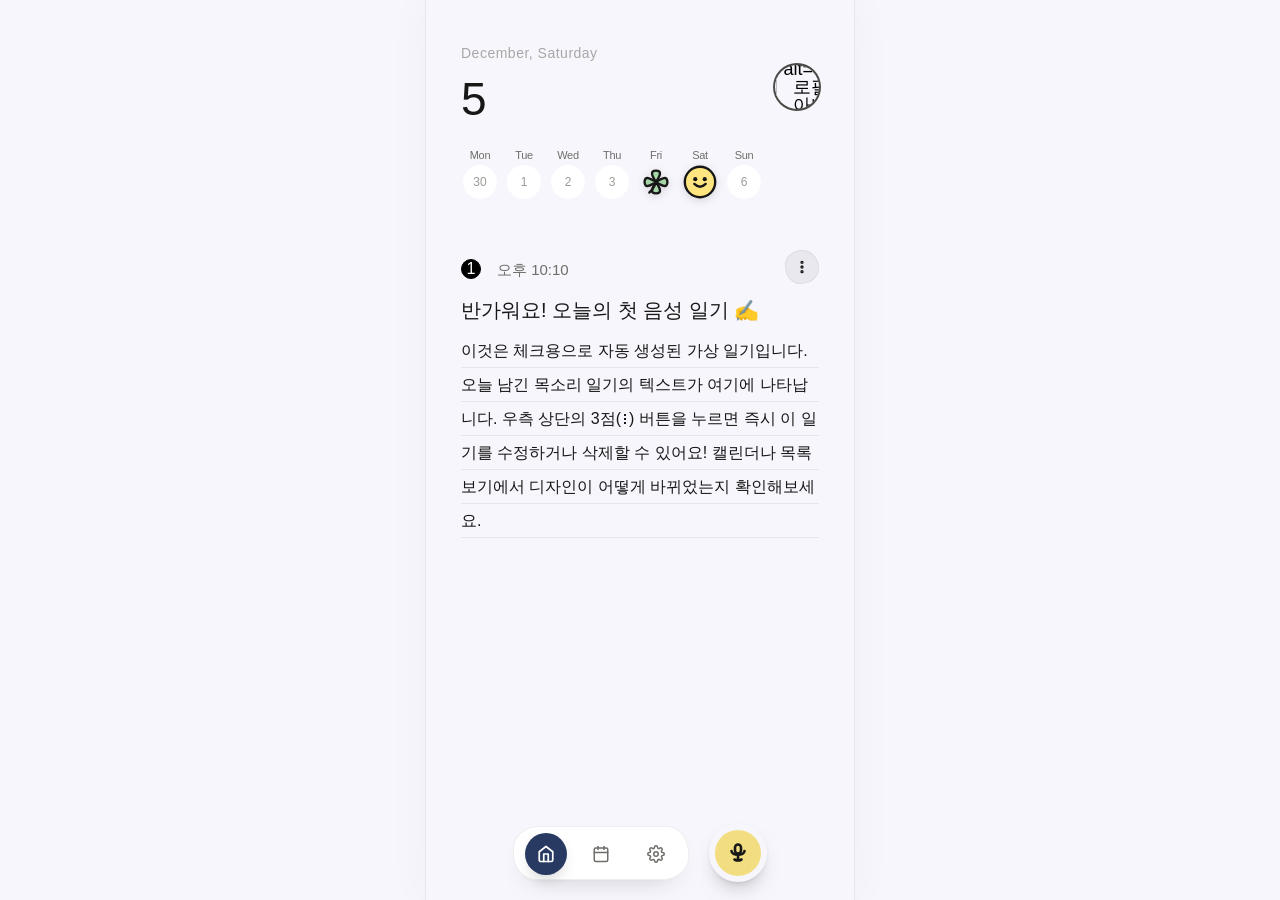
==== commit 49a2ac76: "Add files via upload" ====
--- a/index.html
+++ b/index.html
@@ -1,5287 +1,5749 @@
 <!DOCTYPE html>
 <html lang="ko">
 <head>
-  <meta charset="UTF-8" />
-  <meta name="viewport" content="width=device-width, initial-scale=1.0" />
-  <title>Speak your insight</title>
-  <script>
-    if ("scrollRestoration" in history) {
-      history.scrollRestoration = "manual";
+    <meta charset="UTF-8" />
+    <meta name="viewport" content="width=device-width, initial-scale=1.0" />
+    <title>Speak your insight</title>
+    <script>
+        if ("scrollRestoration" in history) {
+            history.scrollRestoration = "manual";
+        }
+        window.scrollTo(0, 0);
+    </script>
+    <style>
+        @import url("https://fonts.googleapis.com/css2?family=Gaegu:wght@400;700&display=swap");
+        @import url("https://cdn.jsdelivr.net/gh/orioncactus/pretendard/dist/web/static/pretendard.css");
+
+        @font-face {
+            font-family: "Griun Myoeunddobak";
+            src: url("./fonts/Griun_Myoeunddobak-Rg.ttf") format("truetype");
+            font-weight: 400;
+            font-style: normal;
+            font-display: swap;
+        }
+
+        @font-face {
+            font-family: "Griun PolHumanrights";
+            src: url("./fonts/Griun_PolHumanrights-Rg.ttf") format("truetype");
+            font-weight: 400;
+            font-style: normal;
+            font-display: swap;
+        }
+
+        @font-face {
+            font-family: "Yoon Childfundkorea DaeHan";
+            src: url("./fonts/YoonChildfundkoreaDaeHan.ttf") format("truetype");
+            font-weight: 400;
+            font-style: normal;
+            font-display: swap;
+        }
+
+        @font-face {
+            font-family: "Yoon Childfundkorea ManSeh";
+            src: url("./fonts/YoonChildfundkoreaManSeh.ttf") format("truetype");
+            font-weight: 400;
+            font-style: normal;
+            font-display: swap;
+        }
+
+        :root {
+            /* Phase 1: 색감 — 세련된 회백색 계열로 변경 */
+            --bg: #f7f6fc;
+            --notebook: #f7f6fc;
+      --cal-card: #FFFFFF;          /* 캘린더 카드 전용 */
+            --surface: #ffffff;
+            --surface-soft: #EFF0F2;
+            --text: #171717;
+            --text-soft: #2a2a2a;
+            --muted: #6E6E6A;
+            --muted-light: #9A9A96;
+            --ink: #171717;
+            --ink-soft: #4a4a46;
+            --warm-line: rgba(17, 17, 17, 0.13);
+            --sketch-line: rgba(17, 17, 17, 0.13);
+            --sketch-line-soft: rgba(17, 17, 17, 0.07);
+            --line: rgba(17, 17, 17, 0.10);
+            --line-strong: rgba(17, 17, 17, 0.18);
+            --accent: #171717;
+            --accent-hover: #000000;
+            --accent-weak: #eeeeee;
+            --danger: #b84f4f;
+            /* 줄노트 선 — 기록 영역에서 더 선명하게 */
+            --paper-line: rgba(17, 17, 17, 0.07);
+            --paper-line-strong: rgba(17, 17, 17, 0.10);
+            --shadow: 0 4px 24px -4px rgba(17, 17, 17, 0.06);
+            --radius: 14px;
+            --space-1: 8px;
+            --space-2: 16px;
+            --space-3: 24px;
+            --space-4: 32px;
+            --app-width: 430px;
+            --page-gutter: 34px;
+            --top-tab-height: 42px;
+            --bottom-cta-height: 58px;
+            --bottom-nav-width: 176px;
+            --bottom-nav-gap: 20px;
+            --bottom-record-size: 58px;
+            --bottom-total-width: calc(var(--bottom-nav-width) + var(--bottom-nav-gap) + var(--bottom-record-size));
+            --font-hand: "Griun Myoeunddobak", "Pretendard", -apple-system, BlinkMacSystemFont, "Segoe UI", sans-serif;
+            font-family: var(--font-hand);
+            font-synthesis: none;
+        }
+
+        /* 배경색 테마 오버라이드 */
+        body.theme-white {
+            --bg: #f7f6fc;
+            --notebook: #f7f6fc;
+            --cal-card: #FFFFFF;
+            --surface-soft: #F9FAFB;
+            --text: #111111;
+            --text-soft: #1F2937;
+            --muted: #4B5563;
+            --muted-light: #9CA3AF;
+            --ink: #111111;
+            --ink-soft: #374151;
+            --paper-line: rgba(17, 17, 17, 0.05);
+            --paper-line-strong: rgba(17, 17, 17, 0.08);
+        }
+
+        body.theme-dark {
+            --bg: #000000;
+            --notebook: #000000;
+            --cal-card: #111111;
+            --surface: #0A0A0A;
+            --surface-soft: #111111;
+            --text: #E5E7EB;
+            --text-soft: #F3F4F6;
+            --muted: #9CA3AF;
+            --muted-light: #6B7280;
+            --ink: #E5E7EB;
+            --ink-soft: #D1D5DB;
+            --paper-line: rgba(255, 255, 255, 0.08);
+            --paper-line-strong: rgba(255, 255, 255, 0.12);
+            --sketch-line: rgba(255, 255, 255, 0.15);
+            --sketch-line-soft: rgba(255, 255, 255, 0.08);
+            --line: rgba(255, 255, 255, 0.10);
+            --line-strong: rgba(255, 255, 255, 0.18);
+            --accent-weak: #2D2D2D;
+            --shadow: 0 4px 24px -4px rgba(0, 0, 0, 0.3);
+        }
+
+        * {
+            box-sizing: border-box;
+            font-synthesis: none;
+            font-style: normal;
+            font-weight: 400;
+        }
+
+        html {
+            scrollbar-width: none;
+        }
+
+        html::-webkit-scrollbar,
+        body::-webkit-scrollbar {
+            width: 0;
+            height: 0;
+            display: none;
+        }
+
+        body {
+            margin: 0;
+            min-height: 100vh;
+            background: var(--bg);
+            color: var(--text);
+            display: flex;
+            justify-content: center;
+            font-family: var(--font-hand);
+            font-size: 18px;
+        }
+
+        body,
+        button,
+        input,
+        select,
+        textarea {
+            font-family: var(--font-hand) !important;
+        }
+
+        body,
+        body * {
+            font-family: var(--font-hand) !important;
+            font-synthesis: none !important;
+            font-style: normal !important;
+            font-weight: 400 !important;
+        }
+
+        button,
+        input,
+        select,
+        textarea {
+            font: inherit;
+        }
+
+        button {
+            border: 0;
+            cursor: pointer;
+            display: inline-flex;
+            align-items: center;
+            justify-content: center;
+            gap: 7px;
+            line-height: 1;
+            text-align: center;
+            outline: none;
+            -webkit-tap-highlight-color: transparent;
+        }
+
+        button:focus {
+            outline: none;
+        }
+
+        .app {
+            position: relative;
+            width: min(100%, var(--app-width));
+            min-height: 100vh;
+            margin: 0 auto;
+            padding: 40px var(--page-gutter) 180px;
+            background: var(--notebook);
+            border-inline: 1px solid var(--sketch-line-soft);
+            box-shadow: 0 0 44px rgba(17, 17, 17, 0.035);
+            overflow-x: clip;
+            overflow-y: visible;
+        }
+
+        .app[data-view="today"],
+        .app[data-view="records"] {
+            padding-top: 40px;
+        }
+
+    .app[data-view="today"] {
+      --today-sticky-top-fill: 40px;
     }
-    window.scrollTo(0, 0);
-  </script>
-  <style>
-    @import url("https://fonts.googleapis.com/css2?family=Gaegu:wght@400;700&display=swap");
-    @import url("https://cdn.jsdelivr.net/gh/orioncactus/pretendard/dist/web/static/pretendard.css");
-
-    @font-face {
-      font-family: "Griun Myoeunddobak";
-      src: url("./fonts/Griun_Myoeunddobak-Rg.ttf") format("truetype");
-      font-weight: 400;
-      font-style: normal;
-      font-display: swap;
+
+    .app[data-view="records"] {
+      --records-sticky-top-fill: 40px;
     }
 
-    @font-face {
-      font-family: "Griun PolHumanrights";
-      src: url("./fonts/Griun_PolHumanrights-Rg.ttf") format("truetype");
-      font-weight: 400;
-      font-style: normal;
-      font-display: swap;
-    }
-
-    @font-face {
-      font-family: "Yoon Childfundkorea DaeHan";
-      src: url("./fonts/YoonChildfundkoreaDaeHan.ttf") format("truetype");
-      font-weight: 400;
-      font-style: normal;
-      font-display: swap;
-    }
-
-    @font-face {
-      font-family: "Yoon Childfundkorea ManSeh";
-      src: url("./fonts/YoonChildfundkoreaManSeh.ttf") format("truetype");
-      font-weight: 400;
-      font-style: normal;
-      font-display: swap;
-    }
-
-    :root {
-      /* Phase 1: 색감 — 세련된 회백색 계열로 변경 */
-      --bg: #FAF8F1;
-      --notebook: #FAF8F1;
-      --cal-card: #FFFFFF;          /* 캘린더 카드 전용 */
-      --surface: #ffffff;
-      --surface-soft: #EFF0F2;
-      --text: #171717;
-      --text-soft: #2a2a2a;
-      --muted: #6E6E6A;
-      --muted-light: #9A9A96;
-      --ink: #171717;
-      --ink-soft: #4a4a46;
-      --warm-line: rgba(17, 17, 17, 0.13);
-      --sketch-line: rgba(17, 17, 17, 0.13);
-      --sketch-line-soft: rgba(17, 17, 17, 0.07);
-      --line: rgba(17, 17, 17, 0.10);
-      --line-strong: rgba(17, 17, 17, 0.18);
-      --accent: #171717;
-      --accent-hover: #000000;
-      --accent-weak: #eeeeee;
-      --danger: #b84f4f;
-      /* 줄노트 선 — 기록 영역에서 더 선명하게 */
-      --paper-line: rgba(17, 17, 17, 0.07);
-      --paper-line-strong: rgba(17, 17, 17, 0.10);
-      --shadow: 0 4px 24px -4px rgba(17, 17, 17, 0.06);
-      --radius: 14px;
-      --space-1: 8px;
-      --space-2: 16px;
-      --space-3: 24px;
-      --space-4: 32px;
-      --app-width: 430px;
-      --page-gutter: 34px;
-      --top-tab-height: 42px;
-      --bottom-cta-height: 58px;
-      --bottom-nav-width: 176px;
-      --bottom-nav-gap: 20px;
-      --bottom-record-size: 58px;
-      --bottom-total-width: calc(var(--bottom-nav-width) + var(--bottom-nav-gap) + var(--bottom-record-size));
-      --font-hand: "Griun Myoeunddobak", "Pretendard", -apple-system, BlinkMacSystemFont, "Segoe UI", sans-serif;
-      font-family: var(--font-hand);
-      font-synthesis: none;
-    }
-
-    /* 배경색 테마 오버라이드 */
-    body.theme-white {
-      --bg: #FAF8F1;
-      --notebook: #FAF8F1;
-      --cal-card: #FFFFFF;
-      --surface-soft: #F9FAFB;
-      --text: #111111;
-      --text-soft: #1F2937;
-      --muted: #4B5563;
-      --muted-light: #9CA3AF;
-      --ink: #111111;
-      --ink-soft: #374151;
-      --paper-line: rgba(17, 17, 17, 0.05);
-      --paper-line-strong: rgba(17, 17, 17, 0.08);
-    }
-
-    body.theme-dark {
-      --bg: #000000;
-      --notebook: #000000;
-      --cal-card: #111111;
-      --surface: #0A0A0A;
-      --surface-soft: #111111;
-      --text: #E5E7EB;
-      --text-soft: #F3F4F6;
-      --muted: #9CA3AF;
-      --muted-light: #6B7280;
-      --ink: #E5E7EB;
-      --ink-soft: #D1D5DB;
-      --paper-line: rgba(255, 255, 255, 0.08);
-      --paper-line-strong: rgba(255, 255, 255, 0.12);
-      --sketch-line: rgba(255, 255, 255, 0.15);
-      --sketch-line-soft: rgba(255, 255, 255, 0.08);
-      --line: rgba(255, 255, 255, 0.10);
-      --line-strong: rgba(255, 255, 255, 0.18);
-      --accent-weak: #2D2D2D;
-      --shadow: 0 4px 24px -4px rgba(0, 0, 0, 0.3);
-    }
-
-    * {
-      box-sizing: border-box;
-      font-synthesis: none;
-      font-style: normal;
-      font-weight: 400;
-    }
-
-    html {
-      scrollbar-width: none;
-    }
-
-    html::-webkit-scrollbar,
-    body::-webkit-scrollbar {
-      width: 0;
-      height: 0;
-      display: none;
-    }
-
-    body {
-      margin: 0;
-      min-height: 100vh;
-      background: var(--bg);
-      color: var(--text);
-      display: flex;
-      justify-content: center;
-      font-family: var(--font-hand);
-      font-size: 18px;
-    }
-
-    body,
-    button,
-    input,
-    select,
-    textarea {
-      font-family: var(--font-hand) !important;
-    }
-
-    body,
-    body * {
-      font-family: var(--font-hand) !important;
-      font-synthesis: none !important;
-      font-style: normal !important;
-      font-weight: 400 !important;
-    }
-
-    button,
-    input,
-    select,
-    textarea {
-      font: inherit;
-    }
-
-    button {
-      border: 0;
-      cursor: pointer;
-      display: inline-flex;
-      align-items: center;
-      justify-content: center;
-      gap: 7px;
-      line-height: 1;
-      text-align: center;
-      outline: none;
-      -webkit-tap-highlight-color: transparent;
-    }
-
-    button:focus {
-      outline: none;
-    }
-
-    .app {
-      position: relative;
-      width: min(100%, var(--app-width));
-      min-height: 100vh;
-      margin: 0 auto;
-      padding: 40px var(--page-gutter) 180px;
-      background: var(--notebook);
-      border-inline: 1px solid var(--sketch-line-soft);
-      box-shadow: 0 0 44px rgba(17, 17, 17, 0.035);
-      overflow-x: hidden;
-      overflow-y: visible;
-    }
-
-    .app[data-view="today"],
-    .app[data-view="records"] {
-      padding-top: 40px;
-    }
-
-    .app[data-view="recording"],
-    .app[data-view="review"] {
-      padding-top: 40px;
+        .app[data-view="recording"],
+        .app[data-view="review"] {
+            padding-top: 40px;
       padding-bottom: 40px; /* recording/review 때는 하단 탭 미표시 */
-    }
-
-    .app::before {
-      display: none;
-    }
-
-    .section-label {
-      display: none;
-      margin: 0 0 16px;
-      color: var(--muted);
-      font-size: 15px;
-      line-height: 24px;
-      text-align: left;
-      letter-spacing: 0;
-    }
-
-    .topbar {
-      display: none;
-      align-items: center;
-      justify-content: flex-start;
-      margin-bottom: var(--space-4);
-      padding-bottom: 0;
-    }
-
-    .date-strip {
-      display: flex;
-      align-items: center;
-      gap: var(--space-1);
-      margin: 0;
-      color: var(--ink);
-      font-size: 19px;
-      font-weight: 700;
-      line-height: 24px;
-      text-align: left;
-    }
-
-    .date-strip::after {
-      display: none;
-    }
-
-    .status-pill {
-      display: inline-flex;
-      align-items: center;
-      gap: 8px;
-      min-height: 38px;
-      padding: 8px 12px;
-      border-radius: 999px;
-      background: transparent;
-      color: var(--muted);
-      border: 1.5px solid var(--line-strong);
-      white-space: nowrap;
-      box-shadow: none;
-    }
-
-    .auth-button {
-      min-height: 38px;
-      padding: 0 13px;
-      border-radius: 999px 920px 980px 900px;
-      background: rgba(17, 17, 17, 0.06);
-      color: #fff;
-      font-weight: 700;
-      font-size: 17px;
-      white-space: nowrap;
-      box-shadow: none;
-    }
-
-    .settings-row:nth-child(2) .auth-button {
-      width: 132px;
-      justify-self: start;
-      height: 34px;
-      min-height: 34px;
-      padding: 0 14px;
-      border: 1.4px solid rgba(17, 17, 17, 0.62);
-      border-radius: 15px 13px 17px 12px / 12px 16px 13px 15px;
-      background: rgba(255, 255, 255, 0.72);
-      color: var(--text);
-      box-shadow: none;
-      text-align: left;
-      display: inline-flex;
-      align-items: center;
-      justify-content: center;
-      line-height: 1;
-      overflow: hidden;
-      white-space: nowrap;
-      transform: rotate(-0.4deg);
-    }
-
-    .auth-button.signed-in {
-      background: var(--surface-soft);
-      color: var(--text);
-      box-shadow: none;
-    }
-
-    .auth-user {
-      width: 100%;
-      max-width: 100%;
-      height: 38px;
-      color: var(--muted);
-      font-size: 16px;
-      line-height: 19px;
-      overflow: hidden;
-      text-overflow: ellipsis;
-      white-space: normal;
-    }
-
-    .settings-control {
-      display: inline-flex;
-      align-items: center;
-      justify-content: flex-start;
-      gap: 8px;
-      width: 100%;
-      height: 34px;
-      min-height: 32px;
-      padding: 0;
-      border: 0;
-      border-bottom: 1.4px solid rgba(17, 17, 17, 0.48);
-      border-radius: 0;
-      background: transparent;
-      color: var(--muted);
-      box-shadow: none;
-      overflow: visible;
-    }
-
-    .settings-control:has(.cst-select-wrap) {
-      border-bottom: none;
-      height: auto;
-    }
-
-    .settings-control label {
-      font-size: 16px;
-      font-weight: 700;
-      white-space: nowrap;
-    }
-
-    .font-select,
-    .theme-select,
-    .sticker-select {
-      width: 100%;
-      height: 30px;
-      min-height: 30px;
-      border: 0;
-      background: transparent;
-      color: var(--text);
-      font-family: var(--font-hand);
-      font-size: 17px;
-      line-height: 30px;
-      outline: none;
-      cursor: pointer;
-      overflow: hidden;
-    }
-
-    .status-dot {
-      width: 8px;
-      height: 8px;
-      border-radius: 50%;
-      background: var(--line-strong);
-    }
-
-    .status-pill.recording .status-dot {
-      background: var(--danger);
-      animation: pulse 1.2s infinite;
-    }
-
-    @keyframes pulse {
+        }
+
+        .app::before {
+            display: none;
+        }
+
+        .section-label {
+            display: none;
+            margin: 0 0 16px;
+            color: var(--muted);
+            font-size: 15px;
+            line-height: 24px;
+            text-align: left;
+            letter-spacing: 0;
+        }
+
+        .topbar {
+            display: none;
+            align-items: center;
+            justify-content: flex-start;
+            margin-bottom: var(--space-4);
+            padding-bottom: 0;
+        }
+
+        .date-strip {
+            display: flex;
+            align-items: center;
+            gap: var(--space-1);
+            margin: 0;
+            color: var(--ink);
+            font-size: 19px;
+            font-weight: 700;
+            line-height: 24px;
+            text-align: left;
+        }
+
+        .date-strip::after {
+            display: none;
+        }
+
+        .status-pill {
+            display: inline-flex;
+            align-items: center;
+            gap: 8px;
+            min-height: 38px;
+            padding: 8px 12px;
+            border-radius: 999px;
+            background: transparent;
+            color: var(--muted);
+            border: 1.5px solid var(--line-strong);
+            white-space: nowrap;
+            box-shadow: none;
+        }
+
+        .auth-button {
+            min-height: 38px;
+            padding: 0 13px;
+            border-radius: 999px 920px 980px 900px;
+            background: rgba(17, 17, 17, 0.06);
+            color: #fff;
+            font-weight: 700;
+            font-size: 17px;
+            white-space: nowrap;
+            box-shadow: none;
+        }
+
+        .settings-row:nth-child(2) .auth-button {
+            width: 132px;
+            justify-self: start;
+            height: 34px;
+            min-height: 34px;
+            padding: 0 14px;
+            border: 1.4px solid rgba(17, 17, 17, 0.62);
+            border-radius: 15px 13px 17px 12px / 12px 16px 13px 15px;
+            background: rgba(255, 255, 255, 0.72);
+            color: var(--text);
+            box-shadow: none;
+            text-align: left;
+            display: inline-flex;
+            align-items: center;
+            justify-content: center;
+            line-height: 1;
+            overflow: hidden;
+            white-space: nowrap;
+            transform: rotate(-0.4deg);
+        }
+
+        .auth-button.signed-in {
+            background: var(--surface-soft);
+            color: var(--text);
+            box-shadow: none;
+        }
+
+        .auth-user {
+            width: 100%;
+            max-width: 100%;
+            height: 38px;
+            color: var(--muted);
+            font-size: 16px;
+            line-height: 19px;
+            overflow: hidden;
+            text-overflow: ellipsis;
+            white-space: normal;
+        }
+
+        .settings-control {
+            display: inline-flex;
+            align-items: center;
+            justify-content: flex-start;
+            gap: 8px;
+            width: 100%;
+            height: 34px;
+            min-height: 32px;
+            padding: 0;
+            border: 0;
+            border-bottom: 1.4px solid rgba(17, 17, 17, 0.48);
+            border-radius: 0;
+            background: transparent;
+            color: var(--muted);
+            box-shadow: none;
+            overflow: visible;
+        }
+
+        .settings-control:has(.cst-select-wrap) {
+            border-bottom: none;
+            height: auto;
+        }
+
+        .settings-control label {
+            font-size: 16px;
+            font-weight: 700;
+            white-space: nowrap;
+        }
+
+        .font-select,
+        .theme-select,
+        .sticker-select {
+            width: 100%;
+            height: 30px;
+            min-height: 30px;
+            border: 0;
+            background: transparent;
+            color: var(--text);
+            font-family: var(--font-hand);
+            font-size: 17px;
+            line-height: 30px;
+            outline: none;
+            cursor: pointer;
+            overflow: hidden;
+        }
+
+        .status-dot {
+            width: 8px;
+            height: 8px;
+            border-radius: 50%;
+            background: var(--line-strong);
+        }
+
+        .status-pill.recording .status-dot {
+            background: var(--danger);
+            animation: pulse 1.2s infinite;
+        }
+
+        @keyframes pulse {
       0%, 100% { opacity: 0.35; transform: scale(0.9); }
       50% { opacity: 1; transform: scale(1.12); }
-    }
-
-    .card {
-      position: relative;
-      background: transparent;
-      border: 1.4px solid var(--sketch-line);
-      border-radius: 24px 17px 27px 15px / 18px 25px 16px 23px;
-      box-shadow: var(--shadow);
-    }
-
-    .paper-lines {
-      background-image:
-        linear-gradient(to bottom, transparent 33px, var(--paper-line) 34px),
-        linear-gradient(to right, rgba(184, 79, 79, 0.13) 0 1px, transparent 1px);
-      background-size: 100% 34px, 100% 100%;
-      background-position: 0 0, 22px 0;
-    }
-
-    .live-card {
-      position: relative;
-      padding: var(--space-3);
-      margin-bottom: var(--space-3);
-    }
-
-    .live-card-close-button {
-      position: absolute;
-      top: 16px;
-      right: 16px;
-      background: none;
-      border: none;
-      font-size: 32px;
-      font-family: var(--font-hand);
-      color: var(--muted-light);
-      cursor: pointer;
-      padding: 8px;
-      line-height: 1;
-      display: flex;
-      align-items: center;
-      justify-content: center;
-      transition: color 0.2s ease, transform 0.2s ease;
-      z-index: 10;
-    }
-
-    .live-card-close-button:hover {
-      color: var(--text);
-      transform: scale(1.1) rotate(5deg);
-    }
-
-    .app[data-view="today"] .live-card,
-    .app[data-view="records"] .live-card,
-    .app[data-view="review"] .live-card {
-      display: none;
-    }
-
-    .app[data-view="recording"] .live-card {
-      display: flex;
-      flex-direction: column;
-      min-height: calc(100vh - 112px);
-      padding: var(--space-3) var(--space-3);
-      background: rgba(17, 17, 17, 0.06);
-      border: 1.2px solid rgba(17, 17, 17, 0.08);
-      box-shadow: none;
-    }
-
-    .app[data-view="review"] .review-card {
-      display: block;
-      min-height: calc(100vh - 112px);
-      padding: var(--space-3) var(--space-3);
-      background: transparent;
-      border: none;
-      box-shadow: none;
-    }
-
-    .app[data-view="recording"] .topbar,
-    .app[data-view="review"] .topbar,
-    .app[data-view="review"] .date-strip,
-    .app[data-view="recording"] .date-strip {
-      display: none;
-    }
-
-    body[data-view="recording"] .bottom-nav,
-    body[data-view="review"] .bottom-nav {
-      display: none;
-    }
-
-    .app[data-view="review"] .review-card .card-header {
-      align-items: center;
-      flex-direction: column;
-      gap: var(--space-2);
-      margin-bottom: var(--space-3);
-      text-align: center;
-    }
-
-    .app[data-view="recording"] .live-card .card-header {
-      align-items: flex-start;
-      flex-direction: column;
-      gap: 12px;
-      margin-bottom: 24px;
-      text-align: left;
-    }
-
-    .app[data-view="recording"] .live-card .card-title {
-      display: none;
-    }
-
-    .review-card {
-      display: none;
-    }
-
-    /* Full-page Diary Review Layout */
-    .app[data-view="review"] .review-card {
-      display: block;
-      min-height: calc(100vh - 124px);
-      padding: 0;
-      background: transparent;
-      border: none;
-      box-shadow: none;
-    }
-
-    .save-draft-panel.paper-lines {
-      display: flex;
-      flex-direction: column;
-      min-height: calc(100vh - 124px);
-      padding: var(--space-3) var(--space-3) var(--space-4);
-      border: 0;
-      border-radius: 0;
-      background-color: transparent;
-      box-shadow: none;
-    }
-
-    .recording-subtitle {
-      margin: 0;
-      color: var(--ink);
-      font-size: 24px;
-      font-weight: 700;
-      line-height: 1.35;
-      text-align: left;
-    }
-
-    .recording-meta-row {
-      display: flex;
-      align-items: center;
-      gap: 12px;
-      width: 100%;
-    }
-
-    .app[data-view="recording"] .timer {
-      display: inline-flex;
-      align-items: center;
-      justify-content: center;
-      min-width: 68px;
-      height: 28px;
-      min-height: 28px;
-      padding: 0 10px;
-      border: 1.2px solid var(--sketch-line);
-      border-radius: 999px 890px 960px 920px / 760px 980px 800px 930px;
-      color: var(--ink-soft);
-      font-size: 14px;
-      font-weight: 700;
-      transform: rotate(-0.5deg);
-    }
-
-    .recording-state {
-      display: inline-flex;
-      align-items: center;
-      justify-content: flex-start;
-      gap: 6px;
-      min-height: 28px;
-      color: var(--muted);
-      font-size: 15px;
-      font-weight: 700;
-    }
-
-    .recording-state-dot {
-      width: 10px;
-      height: 10px;
-      border-radius: 50%;
-      background: #d83f36;
-      animation: pulse 1.2s infinite;
-    }
-
-    .recording-state.paused .recording-state-dot {
-      background: var(--muted-light);
-      animation: none;
-    }
-
-    .card-header {
-      display: flex;
-      align-items: center;
-      justify-content: space-between;
-      gap: var(--space-2);
-      margin-bottom: var(--space-2);
-    }
-
-    .card-title {
-      margin: 0;
-      color: var(--text-soft);
-      font-size: 23px;
-      font-weight: 700;
-    }
-
-    .timer {
-      color: var(--accent);
-      font-variant-numeric: tabular-nums;
-      font-family: "Pretendard", var(--font-hand);
-      font-size: 14px;
-      font-weight: 700;
-    }
-
-    .transcript-box {
-      position: relative;
-      min-height: 112px;
-      padding: var(--space-2);
-      border-radius: 20px 14px 24px 13px / 16px 24px 15px 22px;
-      background-color: transparent;
-      border: 1.4px solid var(--sketch-line);
-      color: var(--text);
-      line-height: 1.7;
-      font-size: 20px;
-      white-space: pre-wrap;
-      text-align: left;
-    }
-
-    .app[data-view="recording"] .transcript-box {
-      flex-grow: 1;
-      min-height: 240px;
-      padding: var(--space-3);
-      background-color: transparent;
-      border-color: transparent;
-      border-radius: 0;
-      font-size: 24px;
-      text-align: left;
-    }
-
-    .review-notebook-header {
-      display: flex;
-      align-items: center;
-      justify-content: space-between;
-      border-bottom: 1.5px solid var(--paper-line);
-      padding-bottom: 16px;
-      margin-bottom: 24px;
-      padding-left: 10px;
-    }
-
-    .review-notebook-date {
-      display: inline-flex;
-      align-items: center;
-      justify-content: center;
-      padding: 6px 16px;
-      border: none;
-      border-radius: 20px;
-      background: #000000;
-      color: #ffffff;
-      font-size: 16px;
-      font-weight: 700;
-      transform: rotate(-1.5deg);
-      box-shadow: 0 4px 12px rgba(0, 0, 0, 0.15);
-    }
-
-    body.theme-dark .review-notebook-date {
-      background: #000000;
-      color: #ffffff;
-      border: none;
-      box-shadow: 0 4px 12px rgba(0, 0, 0, 0.4);
-    }
-
-    .review-notebook-timer {
-      display: inline-flex;
-      align-items: center;
-      gap: 6px;
-      padding: 6px 14px;
-      background: var(--accent-weak);
-      border: none;
-      border-radius: 20px;
-      font-size: 15px;
-      font-weight: 700;
-      color: var(--text);
-      box-shadow: 0 2px 8px rgba(17, 17, 17, 0.04);
-    }
-
-    .review-title-container {
-      margin-bottom: 18px;
-      padding-left: 10px;
-    }
-
-    /* 녹음창 내 상단 날짜 뱃지 (기록할 날짜를 헷갈리지 않게 표시) */
-    .recording-date-badge {
-      display: inline-flex;
-      align-items: center;
-      justify-content: center;
-      padding: 6px 16px;
-      border: none;
-      border-radius: 20px;
-      background: #000000;
-      color: #ffffff;
-      font-size: 16px;
-      font-weight: 700;
-      margin-bottom: 20px;
-      align-self: flex-start;
-      transform: rotate(-1deg);
-      box-shadow: 0 4px 12px rgba(0, 0, 0, 0.15);
-    }
-
-    body.theme-dark .recording-date-badge {
-      background: #000000;
-      color: #ffffff;
-      border: none;
-      box-shadow: 0 4px 12px rgba(0, 0, 0, 0.4);
-    }
-
-    /* ── CUSTOM MODAL DIALOG ── */
-    .custom-modal {
-      position: fixed;
-      inset: 0;
-      background: rgba(17, 17, 17, 0.4);
-      backdrop-filter: blur(4px);
-      display: flex;
-      align-items: center;
-      justify-content: center;
-      z-index: 10000;
-      animation: modal-fade-in 0.22s cubic-bezier(0.16, 1, 0.3, 1) forwards;
-    }
-
-    body.theme-dark .custom-modal {
-      background: rgba(0, 0, 0, 0.6);
-    }
-
-    .custom-modal[hidden] {
-      display: none !important;
-    }
-
-    @keyframes modal-fade-in {
+        }
+
+        .card {
+            position: relative;
+            background: transparent;
+            border: 1.4px solid var(--sketch-line);
+            border-radius: 24px 17px 27px 15px / 18px 25px 16px 23px;
+            box-shadow: var(--shadow);
+        }
+
+        .paper-lines {
+            background-image:
+                linear-gradient(to bottom, transparent 33px, var(--paper-line) 34px),
+                linear-gradient(to right, rgba(184, 79, 79, 0.13) 0 1px, transparent 1px);
+            background-size: 100% 34px, 100% 100%;
+            background-position: 0 0, 22px 0;
+        }
+
+        .live-card {
+            position: relative;
+            padding: var(--space-3);
+            margin-bottom: var(--space-3);
+        }
+
+        .live-card-close-button {
+            position: absolute;
+            top: 16px;
+            right: 16px;
+            background: none;
+            border: none;
+            font-size: 32px;
+            font-family: var(--font-hand);
+            color: var(--muted-light);
+            cursor: pointer;
+            padding: 8px;
+            line-height: 1;
+            display: flex;
+            align-items: center;
+            justify-content: center;
+            transition: color 0.2s ease, transform 0.2s ease;
+            z-index: 10;
+        }
+
+        .live-card-close-button:hover {
+            color: var(--text);
+            transform: scale(1.1) rotate(5deg);
+        }
+
+        .app[data-view="today"] .live-card,
+        .app[data-view="records"] .live-card,
+        .app[data-view="review"] .live-card {
+            display: none;
+        }
+
+        .app[data-view="recording"] .live-card {
+            display: flex;
+            flex-direction: column;
+            min-height: calc(100vh - 112px);
+            padding: var(--space-3) var(--space-3);
+            background: #f7f9fe;
+            border: none;
+            box-shadow: none;
+        }
+        body.theme-dark .app[data-view="recording"] .live-card {
+            background: #111111;
+        }
+
+        .app[data-view="review"] .review-card {
+            display: block;
+            min-height: calc(100vh - 112px);
+            padding: var(--space-3) var(--space-3);
+            background: transparent;
+            border: none;
+            box-shadow: none;
+        }
+
+        .app[data-view="recording"] .topbar,
+        .app[data-view="review"] .topbar,
+        .app[data-view="review"] .date-strip,
+        .app[data-view="recording"] .date-strip {
+            display: none;
+        }
+
+        body[data-view="recording"] .bottom-nav,
+        body[data-view="review"] .bottom-nav {
+            display: none;
+        }
+
+        .app[data-view="review"] .review-card .card-header {
+            align-items: center;
+            flex-direction: column;
+            gap: var(--space-2);
+            margin-bottom: var(--space-3);
+            text-align: center;
+        }
+
+        .app[data-view="recording"] .live-card .card-header {
+            align-items: flex-start;
+            flex-direction: column;
+            gap: 12px;
+            margin-bottom: 24px;
+            text-align: left;
+        }
+
+        .app[data-view="recording"] .live-card .card-title {
+            display: none;
+        }
+
+        .review-card {
+            display: none;
+        }
+
+        /* Full-page Diary Review Layout */
+        .app[data-view="review"] .review-card {
+            display: block;
+            min-height: calc(100vh - 124px);
+            padding: 0;
+            background: transparent;
+            border: none;
+        }
+
+        .save-draft-panel.paper-lines {
+            display: flex;
+            flex-direction: column;
+            min-height: calc(100vh - 124px);
+            padding: var(--space-3) var(--space-3) var(--space-4);
+            border: 0;
+            border-radius: 0;
+            background-color: transparent;
+            box-shadow: none;
+        }
+
+        .recording-subtitle {
+            margin: 0;
+            color: var(--ink);
+            font-size: 24px;
+            font-weight: 700;
+            line-height: 1.35;
+            text-align: left;
+        }
+
+        .recording-meta-row {
+            display: flex;
+            align-items: center;
+            gap: 12px;
+            width: 100%;
+        }
+
+        .app[data-view="recording"] .timer {
+            display: inline-flex;
+            align-items: center;
+            justify-content: center;
+            min-width: 68px;
+            height: 28px;
+            min-height: 28px;
+            padding: 0 10px;
+            border: 1.2px solid var(--sketch-line);
+            border-radius: 999px 890px 960px 920px / 760px 980px 800px 930px;
+            color: var(--ink-soft);
+            font-size: 14px;
+            font-weight: 700;
+            transform: rotate(-0.5deg);
+        }
+
+        .recording-state {
+            display: inline-flex;
+            align-items: center;
+            justify-content: flex-start;
+            gap: 6px;
+            min-height: 28px;
+            color: var(--muted);
+            font-size: 15px;
+            font-weight: 700;
+        }
+
+        .recording-state-dot {
+            width: 10px;
+            height: 10px;
+            border-radius: 50%;
+            background: #d83f36;
+            animation: pulse 1.2s infinite;
+        }
+
+        .recording-state.paused .recording-state-dot {
+            background: var(--muted-light);
+            animation: none;
+        }
+
+        .card-header {
+            display: flex;
+            align-items: center;
+            justify-content: space-between;
+            gap: var(--space-2);
+            margin-bottom: var(--space-2);
+        }
+
+        .card-title {
+            margin: 0;
+            color: var(--text-soft);
+            font-size: 23px;
+            font-weight: 700;
+        }
+
+        .timer {
+            color: var(--accent);
+            font-variant-numeric: tabular-nums;
+            font-family: "Pretendard", var(--font-hand);
+            font-size: 14px;
+            font-weight: 700;
+        }
+
+        .transcript-box {
+            position: relative;
+            min-height: 112px;
+            padding: var(--space-2);
+            border-radius: 20px 14px 24px 13px / 16px 24px 15px 22px;
+            background-color: transparent;
+            border: 1.4px solid var(--sketch-line);
+            color: var(--text);
+            line-height: 1.7;
+            font-size: 20px;
+            white-space: pre-wrap;
+            text-align: left;
+        }
+
+        .app[data-view="recording"] .transcript-box {
+            flex-grow: 1;
+            min-height: 240px;
+            padding: var(--space-3);
+            background-color: transparent;
+            border-color: transparent;
+            border-radius: 0;
+            font-size: 24px;
+            text-align: left;
+        }
+
+        .review-notebook-header {
+            display: flex;
+            align-items: center;
+            justify-content: space-between;
+            border-bottom: 1.5px solid var(--paper-line);
+            padding-bottom: 16px;
+            margin-bottom: 24px;
+            padding-left: 10px;
+        }
+
+        .review-notebook-date {
+            display: inline-flex;
+            align-items: center;
+            justify-content: center;
+            padding: 6px 16px;
+            border: none;
+            border-radius: 20px;
+            background: #000000;
+            color: #ffffff;
+            font-size: 16px;
+            font-weight: 700;
+            transform: rotate(-1.5deg);
+            box-shadow: 0 4px 12px rgba(0, 0, 0, 0.15);
+        }
+
+        body.theme-dark .review-notebook-date {
+            background: #000000;
+            color: #ffffff;
+            border: none;
+            box-shadow: 0 4px 12px rgba(0, 0, 0, 0.4);
+        }
+
+        .review-notebook-timer {
+            display: inline-flex;
+            align-items: center;
+            gap: 6px;
+            padding: 6px 14px;
+            background: var(--accent-weak);
+            border: none;
+            border-radius: 20px;
+            font-size: 15px;
+            font-weight: 700;
+            color: var(--text);
+            box-shadow: 0 2px 8px rgba(17, 17, 17, 0.04);
+        }
+
+        .review-title-container {
+            margin-bottom: 18px;
+            padding-left: 10px;
+        }
+
+        /* 녹음창 내 상단 날짜 뱃지 (기록할 날짜를 헷갈리지 않게 표시) */
+        .recording-date-badge {
+            display: inline-flex;
+            align-items: center;
+            justify-content: center;
+            padding: 6px 16px;
+            border: none;
+            border-radius: 20px;
+            background: #000000;
+            color: #ffffff;
+            font-size: 16px;
+            font-weight: 700;
+            margin-bottom: 20px;
+            align-self: flex-start;
+            transform: rotate(-1deg);
+            box-shadow: 0 4px 12px rgba(0, 0, 0, 0.15);
+        }
+
+        body.theme-dark .recording-date-badge {
+            background: #000000;
+            color: #ffffff;
+            border: none;
+            box-shadow: 0 4px 12px rgba(0, 0, 0, 0.4);
+        }
+
+        /* ── CUSTOM MODAL DIALOG ── */
+        .custom-modal {
+            position: fixed;
+            inset: 0;
+            background: rgba(17, 17, 17, 0.4);
+            backdrop-filter: blur(4px);
+            display: flex;
+            align-items: center;
+            justify-content: center;
+            z-index: 10000;
+            animation: modal-fade-in 0.22s cubic-bezier(0.16, 1, 0.3, 1) forwards;
+        }
+
+        body.theme-dark .custom-modal {
+            background: rgba(0, 0, 0, 0.6);
+        }
+
+        .custom-modal[hidden] {
+            display: none !important;
+        }
+
+        @keyframes modal-fade-in {
       from { opacity: 0; }
       to   { opacity: 1; }
-    }
-
-    .custom-modal-content {
-      width: min(90%, 320px);
-      padding: 24px;
-      background: var(--cal-card, #fff);
-      border: 1.5px solid var(--sketch-line);
-      border-radius: 24px 20px 26px 22px / 20px 26px 22px 24px;
-      box-shadow: 0 16px 40px rgba(17, 17, 17, 0.15);
-      animation: modal-scale-in 0.24s cubic-bezier(0.175, 0.885, 0.32, 1.25) forwards;
-      transform-origin: center center;
-    }
-
-    body.theme-dark .custom-modal-content {
-      background: var(--surface-soft);
-      border-color: rgba(255,255,255,0.12);
-      box-shadow: 0 16px 40px rgba(0, 0, 0, 0.5);
-    }
-
-    @keyframes modal-scale-in {
+        }
+
+        .custom-modal-content {
+            width: min(90%, 320px);
+            padding: 24px;
+            background: var(--cal-card, #fff);
+            border: 1.5px solid var(--sketch-line);
+            border-radius: 24px 20px 26px 22px / 20px 26px 22px 24px;
+            box-shadow: 0 16px 40px rgba(17, 17, 17, 0.15);
+            animation: modal-scale-in 0.24s cubic-bezier(0.175, 0.885, 0.32, 1.25) forwards;
+            transform-origin: center center;
+        }
+
+        body.theme-dark .custom-modal-content {
+            background: var(--surface-soft);
+            border-color: rgba(255, 255, 255, 0.12);
+            box-shadow: 0 16px 40px rgba(0, 0, 0, 0.5);
+        }
+
+        @keyframes modal-scale-in {
       from { transform: scale(0.9) translateY(12px); }
       to   { transform: scale(1) translateY(0); }
+        }
+
+        .custom-modal-header h3 {
+            margin: 0 0 14px;
+            font-size: 21px;
+            font-weight: 700;
+            color: var(--ink);
+            text-align: center;
+        }
+
+        .custom-modal-body p {
+            margin: 0 0 24px;
+            font-size: 18px;
+            line-height: 1.5;
+            color: var(--text-soft);
+            text-align: center;
+        }
+
+        .custom-modal-body strong {
+            color: var(--ink);
+            font-weight: 700;
+        }
+
+        .custom-modal-actions {
+            display: flex;
+            align-items: center;
+            gap: 12px;
+        }
+
+        .modal-btn-cancel,
+        .modal-btn-start {
+            flex: 1;
+            height: 44px;
+            font-size: 16px;
+            font-weight: 700;
+            cursor: pointer;
+            display: inline-flex;
+            align-items: center;
+            justify-content: center;
+            transition: background 0.18s, transform 0.15s;
+        }
+
+        .modal-btn-cancel {
+            border: 1.4px dashed var(--sketch-line);
+            border-radius: 16px 12px 17px 14px / 13px 16px 12px 15px;
+            background: transparent;
+            color: var(--muted);
+        }
+
+        .modal-btn-cancel:hover {
+            background: rgba(17, 17, 17, 0.04);
+            color: var(--text);
+        }
+
+        body.theme-dark .modal-btn-cancel:hover {
+            background: rgba(255, 255, 255, 0.06);
+        }
+
+        .modal-btn-start {
+            border: 1.4px solid var(--ink);
+            border-radius: 14px 17px 13px 16px / 16px 13px 15px 12px;
+      background: var(--ink);
+            color: #fff;
+        }
+
+        body.theme-dark .modal-btn-start {
+            background: var(--text-soft);
+            color: var(--notebook);
+            border-color: var(--text-soft);
+        }
+
+        .modal-btn-start:hover {
+            transform: translateY(-1px);
+            box-shadow: 0 4px 12px rgba(17, 17, 17, 0.12);
+        }
+
+        .recording-actions {
+            display: grid;
+            grid-template-columns: repeat(2, minmax(0, 1fr));
+            gap: var(--space-1);
+            align-items: center;
+            justify-content: center;
+            margin-top: auto;
+            padding-top: var(--space-3);
+            width: 100%;
+            max-width: 320px;
+            margin-inline: auto;
+        }
+
+        .recording-stop-button,
+        .recording-pause-button {
+            width: 100%;
+            min-width: 0;
+            min-height: 46px;
+            border: 1.4px solid var(--ink);
+            border-radius: 999px 870px 940px 900px / 760px 980px 800px 930px;
+            font-size: 15px;
+            font-weight: 700;
+            padding: 0 10px;
+            letter-spacing: 0.3px;
+        }
+
+        .recording-stop-button {
+      background: var(--ink);
+            color: #fff;
+        }
+
+        .recording-pause-button {
+            background: transparent;
+            color: var(--ink);
+        }
+
+        .recording-stop-button:disabled,
+        .recording-pause-button:disabled,
+        .save-draft-button:disabled,
+        .cancel-draft-button:disabled,
+        .mic-button:disabled {
+            opacity: 0.45;
+            cursor: default;
+        }
+
+        .save-draft-panel {
+            position: relative;
+        }
+
+        .save-draft-panel[hidden] {
+            display: none;
+        }
+
+        .review-textarea-container {
+            flex-grow: 1;
+            margin-bottom: var(--space-3);
+            padding-left: 10px;
+        }
+
+        .save-draft-input {
+            width: 100%;
+            min-height: 44px;
+            border: none !important;
+            background: transparent !important;
+            font-size: 26px !important;
+            font-weight: 700 !important;
+            color: var(--ink) !important;
+            padding: 8px 0 !important;
+            outline: none !important;
+            box-shadow: none !important;
+            border-bottom: 1.5px solid var(--paper-line-strong) !important;
+        }
+
+        .save-draft-input::placeholder {
+      color: var(--muted-light);
+            font-style: italic;
+        }
+
+        .save-draft-textarea {
+            width: 100%;
+            min-height: 310px;
+            border: none !important;
+            background-color: transparent !important;
+            padding: 8px 0 !important;
+            font-size: 20px !important;
+            line-height: 1.6 !important;
+            color: var(--text) !important;
+            resize: none !important;
+            outline: none !important;
+            box-shadow: none !important;
+        }
+
+        .save-draft-textarea:focus {
+            border: none !important;
+            box-shadow: none !important;
+        }
+
+        .photo-tools {
+            display: grid;
+            gap: 12px;
+            margin: 14px 0 18px;
+            padding: 14px 0 0;
+            border-top: 1.5px dashed rgba(17, 17, 17, 0.1);
+        }
+
+        .photo-tool-row {
+            display: flex;
+            align-items: center;
+            gap: 10px;
+        }
+
+        .photo-add-button {
+            min-height: 34px;
+            padding: 0 16px;
+            border-radius: 999px 880px 940px 910px / 760px 980px 800px 930px;
+            border: none;
+            background: #afc4e8;
+            color: #000000;
+            font-family: var(--font-hand);
+            font-size: 15px;
+            line-height: 1;
+            cursor: pointer;
+            transition: all 0.2s ease;
+        }
+
+        .photo-add-button:hover {
+            background: #9ab4e0;
+        }
+
+        .photo-add-button:disabled {
+            opacity: 0.45;
+            cursor: not-allowed;
+        }
+
+        body.theme-dark .photo-add-button {
+            background: #afc4e8;
+            color: #000000;
+            border: none;
+        }
+
+        body.theme-dark .photo-add-button:hover {
+            background: #9ab4e0;
+        }
+
+        .photo-help {
+            color: var(--muted);
+            font-size: 13px;
+            font-family: var(--font-hand);
+            line-height: 1.25;
+        }
+
+        .photo-option-grid {
+            display: flex;
+            flex-direction: column;
+      gap: 12px;
+      margin-top: 0;
+      padding: 12px;
+            background: rgba(17, 17, 17, 0.02);
+            border-radius: 14px 11px 13px 12px / 12px 13px 11px 14px;
+            border: 1px dashed rgba(17, 17, 17, 0.08);
+        }
+
+        body.theme-dark .photo-option-grid {
+            background: rgba(255, 255, 255, 0.02);
+            border-color: rgba(255, 255, 255, 0.08);
+        }
+
+        .photo-option-group {
+            display: flex;
+            align-items: center;
+            gap: 12px;
+        }
+
+        .photo-option-label {
+            font-size: 13px;
+            font-weight: 700;
+            color: var(--muted);
+            width: 36px;
+            flex-shrink: 0;
+        }
+
+        .photo-chip-group {
+            display: flex;
+            gap: 6px;
+            flex-wrap: wrap;
+        }
+
+        .photo-chip {
+            background: rgba(255, 255, 255, 0.7);
+            border: none;
+            border-radius: 12px 9px 11px 10px / 10px 11px 9px 12px;
+            padding: 4px 11px;
+            font-size: 13px;
+            font-family: var(--font-hand);
+            color: var(--ink);
+            cursor: pointer;
+            transition: all 0.2s ease;
+            outline: none;
+        }
+
+        .photo-chip:hover {
+            background: #fff;
+            border: none;
+        }
+
+        .photo-chip.active {
+            background: #283a61;
+            color: #fff;
+            border: none;
+        }
+
+        .photo-chip.disabled,
+        .photo-chip:disabled {
+            opacity: 0.36;
+            cursor: not-allowed;
+            background: rgba(17, 17, 17, 0.04);
+            color: var(--muted);
+            border: none;
+        }
+
+        body.theme-dark .photo-chip {
+            background: rgba(255, 255, 255, 0.05);
+            border: none;
+            color: var(--text);
+        }
+
+        body.theme-dark .photo-chip:hover {
+            background: rgba(255, 255, 255, 0.1);
+            border: none;
+        }
+
+        body.theme-dark .photo-chip.active {
+            background: #283a61;
+            color: #fff;
+            border: none;
+        }
+
+        .photo-preview-list,
+        .photo-gallery {
+            display: grid;
+            width: 100% !important;
+            margin: 6px 0 10px !important;
+            padding: 0 !important;
+            gap: 6px;
+            box-sizing: border-box;
+        }
+
+        .photo-preview-list:empty,
+        .photo-gallery:empty {
+            display: none !important;
+        }
+
+        /* A. 세로형 (vertical) */
+        .photo-gallery.layout-vertical {
+            display: flex;
+            flex-direction: column;
+            gap: 8px;
+        }
+        .photo-gallery.layout-vertical .photo-frame img {
+            width: 100%;
+            height: auto;
+            max-height: 380px;
+            object-fit: cover;
+        }
+
+        /* B. 콜라주형 (collage) */
+        .photo-gallery.layout-collage.count-1 {
+            grid-template-columns: 1fr;
+        }
+        .photo-gallery.layout-collage.count-2 {
+            grid-template-columns: 1fr 1fr;
+        }
+        .photo-gallery.layout-collage.count-3 {
+      width: 100% !important;
+      grid-template-columns: minmax(0, 2.35fr) minmax(0, 1fr);
+            grid-template-rows: 1fr 1fr;
+      gap: 8px;
+        }
+        .photo-gallery.layout-collage.count-3 .photo-frame:first-child {
+            grid-row: span 2;
+        }
+        .photo-gallery.layout-collage .photo-frame img {
+            width: 100%;
+            height: 100%;
+            object-fit: cover;
+        }
+        .photo-gallery.layout-collage.count-1 .photo-frame img {
+            aspect-ratio: 16 / 10;
+            max-height: 300px;
+        }
+        .photo-gallery.layout-collage.count-2 .photo-frame img {
+            aspect-ratio: 1 / 1;
+            max-height: 200px;
+        }
+    .photo-gallery.layout-collage.count-3 .photo-frame img {
+      max-height: none;
     }
-
-    .custom-modal-header h3 {
-      margin: 0 0 14px;
-      font-size: 21px;
-      font-weight: 700;
-      color: var(--ink);
-      text-align: center;
+    .photo-gallery.layout-collage.count-3 .photo-frame:first-child img {
+      aspect-ratio: 4 / 5;
+      max-height: none;
     }
 
-    .custom-modal-body p {
-      margin: 0 0 24px;
-      font-size: 18px;
-      line-height: 1.5;
-      color: var(--text-soft);
-      text-align: center;
+    .photo-gallery.style-tape .photo-frame::before {
+      content: "";
+      position: absolute;
+      top: -11px;
+      left: 50%;
+      width: 56px;
+      height: 18px;
+      transform: translateX(-50%) rotate(-6deg);
+      background: rgba(238, 226, 199, 0.78);
+      border: 1px solid rgba(17, 17, 17, 0.08);
+      box-shadow: 0 1px 3px rgba(17, 17, 17, 0.08);
+      z-index: 30;
+      pointer-events: none;
+        }
+
+    .photo-gallery.style-polaroid .photo-frame {
+      padding: 8px 8px 28px;
+      background: rgba(255, 255, 255, 0.92);
+      box-shadow: 0 5px 14px rgba(17, 17, 17, 0.10);
+      border-radius: 7px 9px 8px 6px;
+      box-sizing: border-box;
+        }
+
+        /* C. 가로 스크롤형 (horizontalScroll) */
+        .photo-gallery.layout-horizontalScroll {
+            display: flex;
+            flex-direction: row;
+            overflow-x: auto;
+            scroll-snap-type: x mandatory;
+            scrollbar-width: none;
+            -ms-overflow-style: none;
+            gap: 8px;
+        }
+        .photo-gallery.layout-horizontalScroll::-webkit-scrollbar {
+            display: none;
+        }
+        .photo-gallery.layout-horizontalScroll .photo-frame {
+            flex: 0 0 100% !important;
+            scroll-snap-align: start;
+        }
+        .photo-gallery.layout-horizontalScroll .photo-frame img {
+            width: 100%;
+            aspect-ratio: 16 / 10;
+            object-fit: cover;
+            max-height: 220px;
+        }
+
+        .photo-frame {
+            position: relative;
+      overflow: visible; /* 테이프가 사진 틀 밖으로 자연스럽게 삐져나오도록 */
+            border-radius: 9px 7px 10px 8px;
+            background: rgba(255, 255, 255, 0.5);
+      margin: 0 -18px;
+            padding: 0;
+            width: 100%;
+        }
+
+        .photo-frame img {
+            width: 100%;
+            display: block;
+            border-radius: 8px;
+        }
+
+        /* 프리뷰와 본문 갤러리 내의 사진 삭제 버튼 */
+        .photo-frame .photo-remove-btn {
+            position: absolute;
+            top: 6px;
+            right: 6px;
+            width: 22px;
+            height: 22px;
+            border-radius: 50%;
+            border: 1px solid rgba(17, 17, 17, 0.18);
+            background: rgba(255, 255, 255, 0.9);
+            color: var(--ink);
+            display: inline-flex;
+            align-items: center;
+            justify-content: center;
+            font-size: 13px;
+            font-weight: 700;
+            line-height: 1;
+            cursor: pointer;
+            z-index: 12;
+            transition: all 0.2s ease;
+            outline: none;
+            box-shadow: 0 1px 4px rgba(0, 0, 0, 0.15);
+        }
+
+        .photo-frame .photo-remove-btn:hover {
+            background: #fff;
+            transform: scale(1.1);
+            border-color: rgba(17, 17, 17, 0.3);
+        }
+
+        body.theme-dark .photo-frame .photo-remove-btn {
+            background: rgba(17, 17, 17, 0.85);
+            border-color: rgba(255, 255, 255, 0.2);
+            color: var(--text);
+        }
+
+        body.theme-dark .photo-frame .photo-remove-btn:hover {
+            background: #000;
+            border-color: rgba(255, 255, 255, 0.35);
+        }
+
+        /* drag dragging visual effect */
+        .photo-frame.dragging {
+            opacity: 0.5;
+            transform: scale(0.95);
+            border: 2.2px dashed var(--ink) !important;
+        }
+        body.theme-dark .photo-frame.dragging {
+            border-color: var(--text-soft) !important;
+        }
+
+        /* photo S/M/L size badge overlay */
+        .photo-frame .photo-size-badge {
+            position: absolute;
+            top: 6px;
+            left: 6px;
+            background: rgba(17, 17, 17, 0.75);
+            color: #fff;
+            font-size: 10px;
+            font-weight: 700;
+            padding: 2px 6px;
+            border-radius: 4px;
+            pointer-events: none;
+            z-index: 15;
+            letter-spacing: 0.5px;
+        }
+        body.theme-dark .photo-frame .photo-size-badge {
+            background: rgba(255, 255, 255, 0.85);
+            color: #000;
+        }
+
+        /* Photo Size Scaling inside feed views - Always full width */
+        .photo-frame.size-small,
+        .photo-frame.size-medium,
+        .photo-frame.size-large {
+            width: 100% !important;
+            height: auto !important;
+        }
+        .photo-frame.size-small img,
+        .photo-frame.size-medium img,
+        .photo-frame.size-large img {
+            width: 100% !important;
+            height: auto !important;
+            object-fit: cover !important;
+        }
+
+    /* Edit panel close button */
+        .edit-close-button {
+            position: absolute;
+            top: 12px;
+      right: 12px;
+            background: none;
+            border: none;
+            font-size: 32px;
+            font-family: var(--font-hand);
+            color: var(--muted-light);
+            cursor: pointer;
+            padding: 8px;
+            line-height: 1;
+            display: flex;
+            align-items: center;
+            justify-content: center;
+            transition: color 0.2s ease, transform 0.2s ease;
+            z-index: 210;
+        }
+        .edit-close-button:hover {
+            color: var(--text);
+            transform: scale(1.1) rotate(5deg);
+        }
+
+        /* Large inline editor photo gallery styling */
+        .editor-large-gallery {
+      display: none !important;
+        }
+
+        /* Small row photo preview inside the editor input card */
+        .photo-preview-list {
+            display: flex !important;
+            flex-direction: row !important;
+            overflow-x: auto !important;
+      justify-content: center !important;
+      gap: 8px !important;
+      width: min(100%, 310px) !important;
+      margin: 10px auto 12px !important;
+      padding: 0 !important;
+      border: 0 !important;
+      border-radius: 0 !important;
+            background: transparent !important;
+            scrollbar-width: none !important;
+      box-sizing: border-box !important;
+        }
+        .photo-preview-list::-webkit-scrollbar {
+            display: none !important;
+        }
+        .photo-preview-list .photo-frame {
+            flex: 0 0 auto !important;
+            width: 75px !important;
+            height: 75px !important;
+            cursor: pointer !important;
+            border-radius: 6px !important;
+      overflow: visible !important;
+      border: 0 !important;
+      background: transparent !important;
+      box-shadow: none !important;
+        }
+
+    .photo-preview-list.layout-horizontalScroll .photo-frame {
+      flex: 0 0 auto !important;
+      width: 75px !important;
+      height: 75px !important;
     }
-
-    .custom-modal-body strong {
-      color: var(--ink);
-      font-weight: 700;
+        body.theme-dark .photo-preview-list .photo-frame {
+      background: transparent !important;
+        }
+        .photo-preview-list .photo-frame img {
+            width: 100% !important;
+            height: 100% !important;
+            object-fit: cover !important;
+            border-radius: 6px !important;
+        }
+        .photo-preview-list .photo-frame .photo-remove-btn {
+            top: 2px !important;
+            right: 2px !important;
+            width: 18px !important;
+            height: 18px !important;
+            font-size: 11px !important;
+        }
+
+    .photo-frame.is-cropped {
+      overflow: hidden !important;
     }
 
-    .custom-modal-actions {
-      display: flex;
+    .photo-frame.is-cropped img {
+      width: 100% !important;
+      height: 100% !important;
+      max-height: none !important;
+      object-fit: cover !important;
+    }
+
+        /* Sticky Bottom Bar */
+        .sticky-bottom-bar {
+            position: fixed;
+            bottom: calc(20px + env(safe-area-inset-bottom, 0px));
+            left: 50%;
+            transform: translateX(-50%);
+            width: var(--bottom-nav-width);
+            max-width: calc(100vw - 32px);
+            height: 54px;
+            display: grid;
+            grid-template-columns: repeat(3, 1fr);
+            align-items: center;
+            justify-items: center;
+            gap: 2px;
+            padding: 6px;
+            background: rgba(255, 255, 255, 0.92);
+            backdrop-filter: blur(16px);
+            -webkit-backdrop-filter: blur(16px);
+            border: 1px solid rgba(17, 17, 17, 0.07);
+            border-radius: 26px 22px 27px 23px / 22px 27px 22px 26px;
+            z-index: 1000;
+            box-shadow: none;
+            transition: all 0.3s cubic-bezier(0.4, 0, 0.2, 1);
+        }
+        body.theme-dark .sticky-bottom-bar {
+            background: rgba(20, 20, 20, 0.9);
+            border-color: rgba(255, 255, 255, 0.09);
+            box-shadow: none;
+        }
+        .sticky-bottom-bar .bottom-bar-btn {
+            min-height: 38px;
+            padding: 0 14px;
+            font-size: 14px;
+            font-weight: 700;
+            border-radius: 999px 880px 940px 910px / 760px 980px 800px 930px;
+            border: 1.4px solid var(--ink);
+            background: transparent;
+            color: var(--ink);
+            cursor: pointer;
+            transition: all 0.2s ease;
+        }
+        .sticky-bottom-bar .bottom-bar-btn:hover {
+            background: rgba(17, 17, 17, 0.05);
+            transform: translateY(-1px);
+        }
+        body.theme-dark .sticky-bottom-bar .bottom-bar-btn {
+            border-color: var(--text-soft);
+            color: var(--text-soft);
+        }
+        body.theme-dark .sticky-bottom-bar .bottom-bar-btn:hover {
+            background: rgba(255, 255, 255, 0.08);
+        }
+        .sticky-bottom-bar .bottom-bar-actions {
+            display: flex;
+            align-items: center;
+            gap: 8px;
+        }
+
+        @media (max-width: 540px) {
+            .app[data-view="review"] .sticky-bottom-bar,
+            #editPanel .sticky-bottom-bar {
+                bottom: calc(17px + env(safe-area-inset-bottom, 0px));
+                width: var(--bottom-nav-width);
+                height: 52px;
+                padding: 6px;
+            }
+        }
+
+        /* Photo Settings Bottom Drawer Sheet */
+        .photo-drawer-backdrop {
+            position: fixed;
+            inset: 0;
+            background: transparent !important;
+            backdrop-filter: none !important;
+            -webkit-backdrop-filter: none !important;
+            z-index: 10000;
+            display: flex;
+      flex-direction: column;
       align-items: center;
-      gap: 12px;
+      justify-content: flex-end;
+            opacity: 0;
+            animation: drawer-fade-in 0.25s ease forwards;
+            pointer-events: none;
+        }
+
+    .photo-drawer-backdrop > .photo-preview-list {
+      pointer-events: auto;
+      margin-bottom: 10px !important;
     }
-
-    .modal-btn-cancel,
-    .modal-btn-start {
-      flex: 1;
-      height: 44px;
-      font-size: 16px;
-      font-weight: 700;
-      cursor: pointer;
-      display: inline-flex;
-      align-items: center;
-      justify-content: center;
-      transition: background 0.18s, transform 0.15s;
+        .photo-drawer-backdrop[hidden] {
+            display: none !important;
+        }
+        @keyframes drawer-fade-in {
+      to { opacity: 1; }
+            }
+        .photo-drawer-content {
+            pointer-events: auto;
+            width: calc(min(100%, var(--app-width)) - 2 * var(--page-gutter));
+            background: var(--surface-soft);
+            border: 1.3px solid var(--sketch-line);
+            border-radius: 16px !important;
+            padding: 12px;
+            box-shadow: none;
+            animation: drawer-slide-up 0.25s cubic-bezier(0.16, 1, 0.3, 1) forwards;
+            box-sizing: border-box;
+            margin-bottom: 80px; /* Floating close above the floating bottom bar */
+        }
+        body.theme-dark .photo-drawer-content {
+            background: #1A1A1A;
+            border-color: rgba(255, 255, 255, 0.12);
+            box-shadow: none;
+        }
+        @keyframes drawer-slide-up {
+      from { transform: translateY(100%); }
+      to { transform: translateY(0); }
     }
-
-    .modal-btn-cancel {
-      border: 1.4px dashed var(--sketch-line);
-      border-radius: 16px 12px 17px 14px / 13px 16px 12px 15px;
-      background: transparent;
-      color: var(--muted);
-    }
-
-    .modal-btn-cancel:hover {
-      background: rgba(17,17,17,0.04);
-      color: var(--text);
-    }
-
-    body.theme-dark .modal-btn-cancel:hover {
-      background: rgba(255,255,255,0.06);
-    }
-
-    .modal-btn-start {
-      border: 1.4px solid var(--ink);
-      border-radius: 14px 17px 13px 16px / 16px 13px 15px 12px;
-      background: rgba(17, 17, 17, 0.06);
-      color: #fff;
-    }
-
-    body.theme-dark .modal-btn-start {
-      background: var(--text-soft);
-      color: var(--notebook);
-      border-color: var(--text-soft);
-    }
-
-    .modal-btn-start:hover {
-      transform: translateY(-1px);
-      box-shadow: 0 4px 12px rgba(17,17,17,0.12);
-    }
-
-    .recording-actions {
-      display: grid;
-      grid-template-columns: repeat(2, minmax(0, 1fr));
-      gap: var(--space-1);
-      align-items: center;
-      justify-content: center;
-      margin-top: auto;
-      padding-top: var(--space-3);
-      width: 100%;
-      max-width: 320px;
-      margin-inline: auto;
-    }
-
-    .recording-stop-button,
-    .recording-pause-button {
-      width: 100%;
-      min-width: 0;
-      min-height: 46px;
-      border: 1.4px solid var(--ink);
-      border-radius: 999px 870px 940px 900px / 760px 980px 800px 930px;
-      font-size: 15px;
-      font-weight: 700;
-      padding: 0 10px;
-      letter-spacing: 0.3px;
-    }
-
-    .recording-stop-button {
-      background: #1F4014;
-      color: #fff;
-    }
-
-    .recording-pause-button {
-      background: transparent;
-      color: var(--ink);
-    }
-
-    .recording-stop-button:disabled,
-    .recording-pause-button:disabled,
-    .save-draft-button:disabled,
-    .cancel-draft-button:disabled,
-    .mic-button:disabled {
-      opacity: 0.45;
-      cursor: default;
-    }
-
-    .save-draft-panel {
-      position: relative;
-    }
-
-    .save-draft-panel[hidden] {
-      display: none;
-    }
-
-    .review-textarea-container {
-      flex-grow: 1;
-      margin-bottom: var(--space-3);
-      padding-left: 10px;
-    }
-
-    .save-draft-input {
-      width: 100%;
-      min-height: 44px;
-      border: none !important;
-      background: transparent !important;
-      font-size: 26px !important;
-      font-weight: 700 !important;
-      color: var(--ink) !important;
-      padding: 8px 0 !important;
-      outline: none !important;
-      box-shadow: none !important;
-      border-bottom: 1.5px solid var(--paper-line-strong) !important;
-    }
-
-    .save-draft-input::placeholder {
-      color: var(--ink);
-      font-style: italic;
-    }
-
-    .save-draft-textarea {
-      width: 100%;
-      min-height: 310px;
-      border: none !important;
-      background-color: transparent !important;
-      padding: 8px 0 !important;
-      font-size: 20px !important;
-      line-height: 1.6 !important;
-      color: var(--text) !important;
-      resize: none !important;
-      outline: none !important;
-      box-shadow: none !important;
-    }
-
-    .save-draft-textarea:focus {
-      border: none !important;
-      box-shadow: none !important;
-    }
-
-    .photo-tools {
-      display: grid;
-      gap: 12px;
-      margin: 14px 0 18px;
-      padding: 14px 0 0;
-      border-top: 1.5px dashed rgba(17, 17, 17, 0.1);
-    }
-
+    .photo-drawer-header {
+      display: none !important;
+            }
+    .photo-drawer-body .photo-tools {
+      display: grid !important;
+      border-top: none !important;
+      padding-top: 0 !important;
+      margin: 0 !important;
+      gap: 5px !important;
+            }
+    .photo-drawer-actions {
+      display: none !important;
+        }
+
+    /* Inline Confirm/Cancel Actions inside tool row */
     .photo-tool-row {
       display: flex;
       align-items: center;
       gap: 10px;
-    }
-
-    .photo-add-button {
-      min-height: 34px;
-      padding: 0 16px;
-      border-radius: 999px 880px 940px 910px / 760px 980px 800px 930px;
-      border: 1.4px solid var(--ink);
-      background: transparent;
-      color: var(--ink);
-      font-family: var(--font-hand);
-      font-size: 15px;
-      line-height: 1;
-      cursor: pointer;
-      transition: all 0.2s ease;
-    }
-
-    .photo-add-button:hover {
-      background: rgba(17, 17, 17, 0.05);
-    }
-
-    .photo-add-button:disabled {
-      border-color: rgba(17, 17, 17, 0.18);
-      color: var(--muted);
-      cursor: not-allowed;
-      background: transparent;
-    }
-
-    .photo-help {
-      color: var(--muted);
-      font-size: 13px;
-      font-family: var(--font-hand);
-      line-height: 1.25;
-    }
-
-    .photo-option-grid {
-      display: flex;
-      flex-direction: column;
-      gap: 10px;
-      margin-top: 8px;
-      padding: 14px;
-      background: rgba(17, 17, 17, 0.02);
-      border-radius: 14px 11px 13px 12px / 12px 13px 11px 14px;
-      border: 1px dashed rgba(17, 17, 17, 0.08);
-    }
-
-    body.theme-dark .photo-option-grid {
-      background: rgba(255, 255, 255, 0.02);
-      border-color: rgba(255, 255, 255, 0.08);
-    }
-
-    .photo-option-group {
-      display: flex;
-      align-items: center;
-      gap: 12px;
-    }
-
-    .photo-option-label {
-      font-size: 13px;
-      font-weight: 700;
-      color: var(--muted);
-      width: 36px;
-      flex-shrink: 0;
-    }
-
-    .photo-chip-group {
-      display: flex;
-      gap: 6px;
-      flex-wrap: wrap;
-    }
-
-    .photo-chip {
-      background: rgba(255, 255, 255, 0.7);
-      border: 1.3px solid rgba(17, 17, 17, 0.15);
-      border-radius: 12px 9px 11px 10px / 10px 11px 9px 12px;
-      padding: 4px 11px;
-      font-size: 13px;
-      font-family: var(--font-hand);
-      color: var(--ink);
-      cursor: pointer;
-      transition: all 0.2s ease;
-      outline: none;
-    }
-
-    .photo-chip:hover {
-      background: #fff;
-      border-color: rgba(17, 17, 17, 0.28);
-    }
-
-    .photo-chip.active {
-      background: rgba(17, 17, 17, 0.06);
-      color: #fff;
-      border-color: var(--ink);
-    }
-
-    body.theme-dark .photo-chip {
-      background: rgba(255, 255, 255, 0.05);
-      border-color: rgba(255, 255, 255, 0.15);
-      color: var(--text);
-    }
-
-    body.theme-dark .photo-chip:hover {
-      background: rgba(255, 255, 255, 0.1);
-      border-color: rgba(255, 255, 255, 0.25);
-    }
-
-    body.theme-dark .photo-chip.active {
-      background: var(--text-soft);
-      color: var(--bg);
-      border-color: var(--text-soft);
-    }
-
-    .photo-preview-list,
-    .photo-gallery {
-      display: grid;
-      width: 100% !important;
-      margin: 6px 0 10px !important;
-      padding: 0 !important;
-      gap: 6px;
-      box-sizing: border-box;
-    }
-
-    .photo-preview-list:empty,
-    .photo-gallery:empty {
-      display: none !important;
-    }
-
-    /* A. 세로형 (vertical) */
-    .photo-gallery.layout-vertical {
-      display: flex;
-      flex-direction: column;
-      gap: 8px;
-    }
-    .photo-gallery.layout-vertical .photo-frame img {
-      width: 100%;
-      height: auto;
-      max-height: 380px;
-      object-fit: cover;
-    }
-
-    /* B. 콜라주형 (collage) */
-    .photo-gallery.layout-collage.count-1 {
-      grid-template-columns: 1fr;
-    }
-    .photo-gallery.layout-collage.count-2 {
-      grid-template-columns: 1fr 1fr;
-    }
-    .photo-gallery.layout-collage.count-3 {
-      grid-template-columns: 2fr 1.2fr;
-      grid-template-rows: 1fr 1fr;
-    }
-    .photo-gallery.layout-collage.count-3 .photo-frame:first-child {
-      grid-row: span 2;
-    }
-    .photo-gallery.layout-collage .photo-frame img {
-      width: 100%;
-      height: 100%;
-      object-fit: cover;
-    }
-    .photo-gallery.layout-collage.count-1 .photo-frame img {
-      aspect-ratio: 16 / 10;
-      max-height: 300px;
-    }
-    .photo-gallery.layout-collage.count-2 .photo-frame img {
-      aspect-ratio: 1 / 1;
-      max-height: 200px;
-    }
-    .photo-gallery.layout-collage.count-3 .photo-frame img {
-      max-height: 240px;
-    }
-    .photo-gallery.layout-collage.count-3 .photo-frame:first-child img {
-      aspect-ratio: 1 / 1.2;
-      max-height: 240px;
-    }
-
-    /* C. 가로 스크롤형 (horizontalScroll) */
-    .photo-gallery.layout-horizontalScroll {
-      display: flex;
-      flex-direction: row;
-      overflow-x: auto;
-      scroll-snap-type: x mandatory;
-      scrollbar-width: none;
-      -ms-overflow-style: none;
-      gap: 8px;
-    }
-    .photo-gallery.layout-horizontalScroll::-webkit-scrollbar {
-      display: none;
-    }
-    .photo-gallery.layout-horizontalScroll .photo-frame {
-      flex: 0 0 100% !important;
-      scroll-snap-align: start;
-    }
-    .photo-gallery.layout-horizontalScroll .photo-frame img {
-      width: 100%;
-      aspect-ratio: 16 / 10;
-      object-fit: cover;
-      max-height: 220px;
-    }
-
-    .photo-frame {
-      position: relative;
-      overflow: visible; /* 테이프가 사진 틀 밖으로 자연스럽게 삐져나오도록 */
-      border-radius: 9px 7px 10px 8px;
-      background: rgba(255, 255, 255, 0.5);
-      margin: 0;
-      padding: 0;
       width: 100%;
     }
-
-    .photo-frame img {
-      width: 100%;
-      display: block;
-      border-radius: 8px;
-    }
-
-    /* 프리뷰와 본문 갤러리 내의 사진 삭제 버튼 */
-    .photo-frame .photo-remove-btn {
-      position: absolute;
-      top: 6px;
-      right: 6px;
-      width: 22px;
-      height: 22px;
-      border-radius: 50%;
-      border: 1px solid rgba(17, 17, 17, 0.18);
-      background: rgba(255, 255, 255, 0.9);
-      color: var(--ink);
+    .photo-drawer-inline-actions {
+      margin-left: auto;
+            display: flex;
+            align-items: center;
+      gap: 8px;
+        }
+    .photo-drawer-cancel,
+    .photo-drawer-ok {
+      min-height: 32px;
+      padding: 0 12px;
+      font-size: 14px;
+            font-weight: 700;
+      border-radius: 999px 880px 940px 910px / 760px 980px 800px 930px;
+      cursor: pointer;
+      font-family: var(--font-hand);
       display: inline-flex;
       align-items: center;
       justify-content: center;
-      font-size: 13px;
-      font-weight: 700;
-      line-height: 1;
-      cursor: pointer;
-      z-index: 12;
       transition: all 0.2s ease;
       outline: none;
-      box-shadow: 0 1px 4px rgba(0, 0, 0, 0.15);
+        }
+    .photo-drawer-cancel {
+        border: none;
+        background: #ffffff;
+        color: #283a61;
     }
-
-    .photo-frame .photo-remove-btn:hover {
-      background: #fff;
-      transform: scale(1.1);
-      border-color: rgba(17, 17, 17, 0.3);
+    .photo-drawer-cancel:hover {
+        background: rgba(40, 58, 97, 0.08);
+        color: #283a61;
     }
-
-    body.theme-dark .photo-frame .photo-remove-btn {
-      background: rgba(17, 17, 17, 0.85);
-      border-color: rgba(255, 255, 255, 0.2);
-      color: var(--text);
+    body.theme-dark .photo-drawer-cancel {
+        border: none;
+        background: #ffffff;
+        color: #283a61;
     }
-
-    body.theme-dark .photo-frame .photo-remove-btn:hover {
-      background: #000;
-      border-color: rgba(255, 255, 255, 0.35);
-    }
-
-    /* drag dragging visual effect */
-    .photo-frame.dragging {
-      opacity: 0.5;
-      transform: scale(0.95);
-      border: 2.2px dashed var(--ink) !important;
-    }
-    body.theme-dark .photo-frame.dragging {
-      border-color: var(--text-soft) !important;
-    }
-
-    /* photo S/M/L size badge overlay */
-    .photo-frame .photo-size-badge {
-      position: absolute;
-      top: 6px;
-      left: 6px;
-      background: rgba(17, 17, 17, 0.75);
-      color: #fff;
-      font-size: 10px;
-      font-weight: 700;
-      padding: 2px 6px;
-      border-radius: 4px;
-      pointer-events: none;
-      z-index: 15;
-      letter-spacing: 0.5px;
-    }
-    body.theme-dark .photo-frame .photo-size-badge {
-      background: rgba(255, 255, 255, 0.85);
-      color: #000;
-    }
-
-    /* Photo Size Scaling inside feed views - Always full width */
-    .photo-frame.size-small,
-    .photo-frame.size-medium,
-    .photo-frame.size-large {
-      width: 100% !important;
-      height: auto !important;
-    }
-    .photo-frame.size-small img,
-    .photo-frame.size-medium img,
-    .photo-frame.size-large img {
-      width: 100% !important;
-      height: auto !important;
-      object-fit: cover !important;
-    }
-
-    /* Edit panel close button (top-left X) */
-    .edit-close-button {
-      position: absolute;
-      top: 12px;
-      left: 12px;
-      background: none;
-      border: none;
-      font-size: 32px;
-      font-family: var(--font-hand);
-      color: var(--muted-light);
-      cursor: pointer;
-      padding: 8px;
-      line-height: 1;
-      display: flex;
-      align-items: center;
-      justify-content: center;
-      transition: color 0.2s ease, transform 0.2s ease;
-      z-index: 210;
-    }
-    .edit-close-button:hover {
-      color: var(--text);
-      transform: scale(1.1) rotate(5deg);
-    }
-
-    /* Large inline editor photo gallery styling */
-    .editor-large-gallery {
-      width: 100% !important;
-      margin: 12px 0 !important;
-      padding: 0 !important;
-      border: none !important;
-    }
-
-    /* Small row photo preview inside the editor input card */
-    .photo-preview-list {
-      display: flex !important;
-      flex-direction: row !important;
-      overflow-x: auto !important;
-      gap: 10px !important;
-      width: 100% !important;
-      margin: 8px 0 12px !important;
-      padding: 6px 0 !important;
-      border: none !important;
-      background: transparent !important;
-      scrollbar-width: none !important;
-    }
-    .photo-preview-list::-webkit-scrollbar {
-      display: none !important;
-    }
-    .photo-preview-list .photo-frame {
-      flex: 0 0 auto !important;
-      width: 75px !important;
-      height: 75px !important;
-      cursor: pointer !important;
-      border-radius: 6px !important;
-      overflow: hidden !important;
-      border: 1.2px solid var(--sketch-line) !important;
-      background: rgba(255, 255, 255, 0.6) !important;
-    }
-    body.theme-dark .photo-preview-list .photo-frame {
-      background: rgba(255, 255, 255, 0.05) !important;
-    }
-    .photo-preview-list .photo-frame img {
-      width: 100% !important;
-      height: 100% !important;
-      object-fit: cover !important;
-      border-radius: 6px !important;
-    }
-    .photo-preview-list .photo-frame .photo-remove-btn {
-      top: 2px !important;
-      right: 2px !important;
-      width: 18px !important;
-      height: 18px !important;
-      font-size: 11px !important;
-    }
-
-    /* Sticky Bottom Bar */
-    .sticky-bottom-bar {
-      position: fixed;
-      bottom: 0;
-      left: 50%;
-      transform: translateX(-50%);
-      width: min(100%, var(--app-width));
-      background: var(--notebook);
-      border-top: 1.5px solid var(--sketch-line);
-      padding: 10px var(--page-gutter) calc(10px + env(safe-area-inset-bottom, 0px));
-      display: flex;
-      align-items: center;
-      justify-content: space-between;
-      gap: 12px;
-      z-index: 200;
-      box-shadow: 0 -4px 16px rgba(17, 17, 17, 0.05);
-    }
-    body.theme-dark .sticky-bottom-bar {
-      background: #000000;
-      border-top-color: rgba(255, 255, 255, 0.12);
-      box-shadow: 0 -4px 16px rgba(0, 0, 0, 0.45);
-    }
-    .sticky-bottom-bar .bottom-bar-btn {
-      min-height: 38px;
-      padding: 0 14px;
-      font-size: 15px;
-      font-weight: 700;
-      border-radius: 999px 880px 940px 910px / 760px 980px 800px 930px;
-      border: 1.4px solid var(--ink);
-      background: transparent;
-      color: var(--ink);
-      cursor: pointer;
-    }
-    .sticky-bottom-bar .bottom-bar-btn:hover {
-      background: rgba(17, 17, 17, 0.05);
-    }
-    body.theme-dark .sticky-bottom-bar .bottom-bar-btn {
-      border-color: var(--text-soft);
-      color: var(--text-soft);
-    }
-    body.theme-dark .sticky-bottom-bar .bottom-bar-btn:hover {
-      background: rgba(255, 255, 255, 0.08);
-    }
-    .sticky-bottom-bar .bottom-bar-actions {
-      display: flex;
-      align-items: center;
-      gap: 8px;
-    }
-
-    /* Photo Settings Bottom Drawer Sheet */
-    .photo-drawer-backdrop {
-      position: fixed;
-      inset: 0;
-      background: transparent !important;
-      backdrop-filter: none !important;
-      -webkit-backdrop-filter: none !important;
-      z-index: 10000;
-      display: flex;
-      align-items: flex-end;
-      justify-content: center;
-      opacity: 0;
-      animation: drawer-fade-in 0.25s ease forwards;
-      pointer-events: none;
-    }
-    .photo-drawer-backdrop[hidden] {
-      display: none !important;
-    }
-    @keyframes drawer-fade-in {
-      to { opacity: 1; }
-    }
-    .photo-drawer-content {
-      pointer-events: auto;
-      width: calc(min(100%, var(--app-width)) - 2 * var(--page-gutter));
-      background: var(--surface-soft);
-      border: 1.3px solid var(--sketch-line);
-      border-radius: 16px !important;
-      padding: 16px 20px;
-      box-shadow: 0 -8px 32px rgba(17, 17, 17, 0.12);
-      animation: drawer-slide-up 0.25s cubic-bezier(0.16, 1, 0.3, 1) forwards;
-      box-sizing: border-box;
-      margin-bottom: 90px; /* Floating above the floating sticky bottom bar */
-    }
-    body.theme-dark .photo-drawer-content {
-      background: #1A1A1A;
-      border-color: rgba(255, 255, 255, 0.12);
-      box-shadow: 0 -8px 32px rgba(0, 0, 0, 0.5);
-    }
-    @keyframes drawer-slide-up {
-      from { transform: translateY(100%); }
-      to { transform: translateY(0); }
-    }
-    .photo-drawer-header {
-      display: flex;
-      align-items: center;
-      justify-content: space-between;
-      margin-bottom: 12px;
-      border-bottom: 1.5px dashed var(--sketch-line-soft);
-      padding-bottom: 8px;
-    }
-    .photo-drawer-header h3 {
-      margin: 0;
-      font-size: 16px;
-      font-weight: 700;
-      color: var(--ink);
-    }
-    body.theme-dark .photo-drawer-header h3 {
-      color: var(--text-soft);
-    }
-    .photo-drawer-close {
-      background: transparent;
-      border: none;
-      font-size: 24px;
-      line-height: 1;
-      color: var(--muted);
-      cursor: pointer;
-    }
-    .photo-drawer-body .photo-tools {
-      border-top: none !important;
-      padding-top: 0 !important;
-      margin-top: 0 !important;
-    }
-    .photo-drawer-actions {
-      display: flex;
-      justify-content: flex-end;
-      margin-top: 14px;
-      padding-top: 10px;
-      border-top: 1.5px dashed var(--sketch-line-soft);
+    body.theme-dark .photo-drawer-cancel:hover {
+        background: rgba(40, 58, 97, 0.08);
+        color: #283a61;
     }
     .photo-drawer-ok {
-      min-height: 34px;
-      padding: 0 16px;
-      font-size: 14px;
-      font-weight: 700;
-      border-radius: 999px 880px 940px 910px / 760px 980px 800px 930px;
-      background: rgba(17, 17, 17, 0.06);
-      color: #fff;
-      cursor: pointer;
-      border: 1px solid var(--ink);
+        border: none;
+        background: #ffffff;
+        color: #283a61;
+    }
+    .photo-drawer-ok:hover {
+        background: rgba(40, 58, 97, 0.08);
+        color: #283a61;
+        transform: translateY(-1px);
     }
     body.theme-dark .photo-drawer-ok {
-      background: var(--text-soft);
-      color: #000;
-      border-color: var(--text-soft);
+        border: none;
+        background: #ffffff;
+        color: #283a61;
     }
-
-    /* Fullscreen Lightbox Overlay */
-    .lightbox-overlay {
-      position: fixed;
-      inset: 0;
-      background: rgba(0, 0, 0, 0.9);
-      backdrop-filter: blur(8px);
-      z-index: 11000;
-      display: flex;
-      align-items: center;
-      justify-content: center;
-      opacity: 0;
-      animation: lightbox-fade-in 0.25s ease forwards;
-      cursor: zoom-out;
+    body.theme-dark .photo-drawer-ok:hover {
+        background: rgba(40, 58, 97, 0.08);
+        color: #283a61;
     }
-    .lightbox-overlay[hidden] {
-      display: none !important;
+
+        /* Fullscreen Lightbox Overlay */
+        .lightbox-overlay {
+            position: fixed;
+            inset: 0;
+            background: rgba(0, 0, 0, 0.9);
+            backdrop-filter: blur(8px);
+            z-index: 11000;
+            display: flex;
+            align-items: center;
+            justify-content: center;
+            opacity: 0;
+            animation: lightbox-fade-in 0.25s ease forwards;
+            cursor: zoom-out;
+        }
+        .lightbox-overlay[hidden] {
+            display: none !important;
+        }
+        @keyframes lightbox-fade-in {
+      to { opacity: 1; }
+        }
+        .lightbox-img {
+            max-width: 92%;
+            max-height: 85%;
+            object-fit: contain;
+            border-radius: 8px;
+            box-shadow: 0 12px 48px rgba(0, 0, 0, 0.5);
+            transform: scale(0.9);
+            animation: lightbox-zoom-in 0.28s cubic-bezier(0.16, 1, 0.3, 1) forwards;
+        }
+        @keyframes lightbox-zoom-in {
+      to { transform: scale(1); }
+        }
+
+        @media (max-width: 420px) {
+            .photo-option-grid {
+                grid-template-columns: 1fr;
+            }
+        }
+
+        .save-draft-actions {
+            display: flex;
+            align-items: center;
+            justify-content: flex-end;
+            gap: var(--space-2);
+            padding-top: var(--space-3);
+            border-top: 1px solid rgba(17, 17, 17, 0.06);
+            margin-top: auto;
+        }
+
+        .save-draft-button,
+        .cancel-draft-button {
+            min-height: 48px;
+            padding: 0 24px;
+            font-size: 18px;
+            font-weight: 700;
+            border-radius: 999px 880px 940px 910px / 760px 980px 800px 930px;
+            transition: all 0.2s ease;
+        }
+
+        .cancel-draft-button {
+            background: var(--accent-weak);
+            color: var(--ink-soft);
+            border: none !important;
+            box-shadow: none;
+        }
+
+        .cancel-draft-button:hover {
+            background: rgba(184, 79, 79, 0.08);
+            color: var(--danger);
+            border: none !important;
+        }
+
+        .save-draft-button {
+            background: var(--ink);
+            color: #fff;
+            border: 1.4px solid var(--ink) !important;
+            box-shadow: 0 4px 12px rgba(17, 17, 17, 0.1);
+        }
+
+        .save-draft-button:hover {
+            background: var(--accent-hover);
+            transform: translateY(-2px);
+            box-shadow: 0 6px 16px rgba(17, 17, 17, 0.15);
+        }
+
+        .settings-card {
+            display: none;
+            padding: 0;
+            background: transparent;
+            border-color: transparent;
+            box-shadow: none;
+        }
+
+        .app[data-view="settings"] .settings-card {
+            display: block;
+        }
+
+        /* Phase 1: 설정 화면은 줄노트 선 약하게 */
+        .app[data-view="settings"] {
+            background: var(--notebook);
+        }
+
+        .settings-list {
+            display: grid;
+            gap: 30px;
+        }
+
+        .settings-row {
+            position: relative;
+            display: grid;
+            gap: 10px;
+            padding: 0;
+            border: 0;
+            border-radius: 0;
+            background: transparent;
+        }
+
+        .settings-row:nth-child(2n) {
+            border-radius: 0;
+        }
+
+        .font-settings-row,
+        .theme-settings-row,
+        .sticker-settings-row,
+        .storage-settings-row {
+            grid-template-columns: 70px minmax(0, 1fr);
+            column-gap: 10px;
+        }
+
+        .font-settings-row,
+        .theme-settings-row,
+        .sticker-settings-row {
+            align-items: end;
+            min-height: 34px;
+        }
+
+        .storage-settings-row {
+            align-items: start;
+            min-height: 82px;
+            grid-template-rows: 34px 44px;
+        }
+
+        .font-settings-row .settings-control,
+        .theme-settings-row .settings-control,
+        .sticker-settings-row .settings-control {
+            width: 88%;
+            transform: translateY(1px);
+        }
+
+        .storage-settings-row .file-actions,
+        .storage-settings-row .file-status,
+        .storage-settings-row input {
+            grid-column: 2;
+        }
+
+        .settings-label {
+            color: var(--muted);
+            font-size: 18px;
+            font-weight: 700;
+            text-align: left;
+            width: 70px;
+            height: 34px;
+            min-height: 34px;
+            line-height: 34px;
+            overflow: hidden;
+            white-space: nowrap;
+        }
+
+        .settings-card .status-pill {
+            display: none;
+        }
+
+        .nickname-panel {
+            display: grid;
+            gap: var(--space-1);
+            margin-top: var(--space-1);
+        }
+
+        .nickname-panel[hidden] {
+            display: none;
+        }
+
+        .nickname-input {
+            width: 100%;
+            min-height: 42px;
+            padding: 0 var(--space-2);
+            border: 1.4px solid var(--sketch-line);
+            border-radius: 18px 12px 20px 13px / 14px 20px 13px 18px;
+            background: transparent;
+            color: var(--text);
+            font-family: var(--font-hand);
+            font-size: 18px;
+            line-height: 1;
+            text-align: left;
+            outline: none;
+        }
+
+        .nickname-actions {
+            display: flex;
+            align-items: center;
+            gap: var(--space-1);
+            flex-wrap: wrap;
+        }
+
+        .nickname-save-button {
+            min-height: 38px;
+            padding: 0 14px;
+            border: 1.4px solid var(--ink);
+            border-radius: 999px 880px 940px 910px / 760px 980px 800px 930px;
+            background: transparent;
+            color: var(--ink);
+            font-size: 17px;
+        }
+
+        .file-actions {
+            display: flex;
+            align-items: start;
+            justify-items: start;
+            gap: 8px;
+            flex-wrap: wrap;
+            width: 100%;
+            height: 34px;
+            overflow: hidden;
+        }
+
+        .file-save-button,
+        .file-load-button {
+            width: 72px;
+            flex: 0 0 72px;
+            height: 34px;
+            min-height: 34px;
+            padding: 0 14px;
+            border: 1.2px solid var(--sketch-line);
+            border-radius: 14px 11px 16px 12px / 11px 16px 12px 14px;
+            background: var(--surface-soft, rgba(17, 17, 17, 0.04));
+            color: var(--ink);
+            font-size: 17px;
+            line-height: 1;
+            text-align: left;
+            display: inline-flex;
+            align-items: center;
+            justify-content: center;
+            box-shadow: none;
+            overflow: hidden;
+            white-space: nowrap;
+            cursor: pointer;
+            transition: border-color 0.18s, background 0.18s, transform 0.15s;
+        }
+
+        .file-save-button:hover,
+        .file-load-button:hover {
+            border-color: var(--ink-soft);
+            background: rgba(17, 17, 17, 0.06);
+        }
+
+        .file-save-button {
+            transform: rotate(-0.5deg);
+        }
+
+        .file-load-button {
+            transform: rotate(0.4deg);
+        }
+
+        body.theme-dark .file-save-button,
+        body.theme-dark .file-load-button {
+            background: rgba(255, 255, 255, 0.06);
+            border-color: rgba(255, 255, 255, 0.12);
+            color: var(--text-soft);
+        }
+
+        body.theme-dark .file-save-button:hover,
+        body.theme-dark .file-load-button:hover {
+            background: rgba(255, 255, 255, 0.1);
+        }
+
+        .file-save-button:disabled,
+        .file-load-button:disabled {
+            opacity: 0.45;
+            cursor: default;
+        }
+
+        .file-status {
+            width: 100%;
+            height: 44px;
+            color: var(--muted);
+            font-size: 15px;
+            line-height: 22px;
+            text-align: left;
+            margin: 2px 0 0;
+            overflow: hidden;
+        }
+
+        .transcript-box.empty {
+            color: var(--muted);
+        }
+
+        .interim {
+            color: var(--muted);
+        }
+
+        .notice {
+            display: none;
+            margin-top: 12px;
+            color: #786a3b;
+            background: #fff8dc;
+            border: 1px solid #efe1aa;
+            border-radius: 14px;
+            padding: 12px 14px;
+            font-size: 14px;
+            line-height: 1.5;
+        }
+
+        .notice.visible {
+            display: block;
+        }
+
+        .calendar-card {
+            width: 100%;
+            padding: 0;
+            margin: 0 auto 22px;
+            background: transparent;
+            border: none;
+            border-radius: 0;
+            box-shadow: none;
+            overflow: visible;
+        }
+
+        .app[data-view="today"] .calendar-card {
+            display: none;
+        }
+
+        /* today-records-card: only visible in today view */
+        .today-records-card {
+            display: none;
+            padding: 0;
+            background: transparent;
+            border-color: transparent;
+            box-shadow: none;
+            overflow: visible;
+        }
+
+        .app[data-view="today"] .today-records-card {
+            display: block;
+        }
+
+        .app[data-view="recording"] .calendar-card,
+        .app[data-view="review"] .calendar-card,
+        .app[data-view="settings"] .live-card,
+        .app[data-view="settings"] .review-card,
+        .app[data-view="settings"] .calendar-card {
+            display: none;
+        }
+
+        .calendar-controls {
+            position: -webkit-sticky;
+            position: sticky;
+            top: 0;
+            z-index: 120;
+      isolation: isolate;
+            display: flex;
+            align-items: center;
+            justify-content: space-between;
+            gap: 12px;
+      margin: calc(-1 * var(--records-sticky-top-fill)) 0 18px;
+      padding: var(--records-sticky-top-fill) 0 10px;
+      background: var(--notebook);
+      border-bottom: none;
     }
-    @keyframes lightbox-fade-in {
-      to { opacity: 1; }
-    }
-    .lightbox-img {
-      max-width: 92%;
-      max-height: 85%;
-      object-fit: contain;
-      border-radius: 8px;
-      box-shadow: 0 12px 48px rgba(0, 0, 0, 0.5);
-      transform: scale(0.9);
-      animation: lightbox-zoom-in 0.28s cubic-bezier(0.16, 1, 0.3, 1) forwards;
-    }
-    @keyframes lightbox-zoom-in {
-      to { transform: scale(1); }
-    }
-
-    @media (max-width: 420px) {
-      .photo-option-grid {
-        grid-template-columns: 1fr;
-      }
-    }
-
-    .save-draft-actions {
-      display: flex;
-      align-items: center;
-      justify-content: flex-end;
-      gap: var(--space-2);
-      padding-top: var(--space-3);
-      border-top: 1px solid rgba(17, 17, 17, 0.06);
-      margin-top: auto;
-    }
-
-    .save-draft-button,
-    .cancel-draft-button {
-      min-height: 48px;
-      padding: 0 24px;
-      font-size: 18px;
-      font-weight: 700;
-      border-radius: 999px 880px 940px 910px / 760px 980px 800px 930px;
-      transition: all 0.2s ease;
-    }
-
-    .cancel-draft-button {
-      background: var(--accent-weak);
-      color: var(--ink-soft);
-      border: none !important;
-      box-shadow: none;
-    }
-
-    .cancel-draft-button:hover {
-      background: rgba(184, 79, 79, 0.08);
-      color: var(--danger);
-      border: none !important;
-    }
-
-    .save-draft-button {
-      background: var(--ink);
-      color: #fff;
-      border: 1.4px solid var(--ink) !important;
-      box-shadow: 0 4px 12px rgba(17, 17, 17, 0.1);
-    }
-
-    .save-draft-button:hover {
-      background: var(--accent-hover);
-      transform: translateY(-2px);
-      box-shadow: 0 6px 16px rgba(17, 17, 17, 0.15);
-    }
-
-    .settings-card {
-      display: none;
-      padding: 0;
-      background: transparent;
-      border-color: transparent;
-      box-shadow: none;
-    }
-
-    .app[data-view="settings"] .settings-card {
-      display: block;
-    }
-
-    /* Phase 1: 설정 화면은 줄노트 선 약하게 */
-    .app[data-view="settings"] {
-      background: var(--notebook);
-    }
-
-    .settings-list {
-      display: grid;
-      gap: 30px;
-    }
-
-    .settings-row {
-      position: relative;
-      display: grid;
-      gap: 10px;
-      padding: 0;
-      border: 0;
-      border-radius: 0;
-      background: transparent;
-    }
-
-    .settings-row:nth-child(2n) {
-      border-radius: 0;
-    }
-
-    .font-settings-row,
-    .theme-settings-row,
-    .sticker-settings-row,
-    .storage-settings-row {
-      grid-template-columns: 70px minmax(0, 1fr);
-      column-gap: 10px;
-    }
-
-    .font-settings-row,
-    .theme-settings-row,
-    .sticker-settings-row {
-      align-items: end;
-      min-height: 34px;
-    }
-
-    .storage-settings-row {
-      align-items: start;
-      min-height: 82px;
-      grid-template-rows: 34px 44px;
-    }
-
-    .font-settings-row .settings-control,
-    .theme-settings-row .settings-control,
-    .sticker-settings-row .settings-control {
-      width: 88%;
-      transform: translateY(1px);
-    }
-
-    .storage-settings-row .file-actions,
-    .storage-settings-row .file-status,
-    .storage-settings-row input {
-      grid-column: 2;
-    }
-
-    .settings-label {
-      color: var(--muted);
-      font-size: 18px;
-      font-weight: 700;
-      text-align: left;
-      width: 70px;
-      height: 34px;
-      min-height: 34px;
-      line-height: 34px;
-      overflow: hidden;
-      white-space: nowrap;
-    }
-
-    .settings-card .status-pill {
-      display: none;
-    }
-
-    .nickname-panel {
-      display: grid;
-      gap: var(--space-1);
-      margin-top: var(--space-1);
-    }
-
-    .nickname-panel[hidden] {
-      display: none;
-    }
-
-    .nickname-input {
-      width: 100%;
-      min-height: 42px;
-      padding: 0 var(--space-2);
-      border: 1.4px solid var(--sketch-line);
-      border-radius: 18px 12px 20px 13px / 14px 20px 13px 18px;
-      background: transparent;
-      color: var(--text);
-      font-family: var(--font-hand);
-      font-size: 18px;
-      line-height: 1;
-      text-align: left;
-      outline: none;
-    }
-
-    .nickname-actions {
-      display: flex;
-      align-items: center;
-      gap: var(--space-1);
-      flex-wrap: wrap;
-    }
-
-    .nickname-save-button {
-      min-height: 38px;
-      padding: 0 14px;
-      border: 1.4px solid var(--ink);
-      border-radius: 999px 880px 940px 910px / 760px 980px 800px 930px;
-      background: transparent;
-      color: var(--ink);
-      font-size: 17px;
-    }
-
-    .file-actions {
-      display: flex;
-      align-items: start;
-      justify-items: start;
-      gap: 8px;
-      flex-wrap: wrap;
-      width: 100%;
-      height: 34px;
-      overflow: hidden;
-    }
-
-    .file-save-button,
-    .file-load-button {
-      width: 72px;
-      flex: 0 0 72px;
-      height: 34px;
-      min-height: 34px;
-      padding: 0 14px;
-      border: 1.4px solid rgba(17, 17, 17, 0.62);
-      border-radius: 15px 13px 17px 12px / 12px 16px 13px 15px;
-      background: rgba(255, 255, 255, 0.72);
-      color: var(--ink);
-      font-size: 17px;
-      line-height: 1;
-      text-align: left;
-      display: inline-flex;
-      align-items: center;
-      justify-content: center;
-      box-shadow: none;
-      overflow: hidden;
-      white-space: nowrap;
-    }
-
-    .file-save-button {
-      background: rgba(255, 255, 255, 0.72);
-      color: var(--ink);
-      transform: rotate(-0.5deg);
-    }
-
-    .file-load-button {
-      transform: rotate(0.4deg);
-    }
-
-    .file-save-button:disabled,
-    .file-load-button:disabled {
-      opacity: 0.45;
-      cursor: default;
-    }
-
-    .file-status {
-      width: 100%;
-      height: 44px;
-      color: var(--muted);
-      font-size: 15px;
-      line-height: 22px;
-      text-align: left;
-      margin: 2px 0 0;
-      overflow: hidden;
-    }
-
-    .transcript-box.empty {
-      color: var(--muted);
-    }
-
-    .interim {
-      color: var(--muted);
-    }
-
-    .notice {
-      display: none;
-      margin-top: 12px;
-      color: #786a3b;
-      background: #fff8dc;
-      border: 1px solid #efe1aa;
-      border-radius: 14px;
-      padding: 12px 14px;
-      font-size: 14px;
-      line-height: 1.5;
-    }
-
-    .notice.visible {
-      display: block;
-    }
-
-    .calendar-card {
-      width: 100%;
-      padding: 0;
-      margin: 0 auto 22px;
-      background: transparent;
-      border: none;
-      border-radius: 0;
-      box-shadow: none;
-    }
-
-    .app[data-view="today"] .calendar-card {
-      display: none;
-    }
-
-    /* today-records-card: only visible in today view */
-    .today-records-card {
-      display: none;
-      padding: 0;
-      background: transparent;
-      border-color: transparent;
-      box-shadow: none;
-    }
-
-    .app[data-view="today"] .today-records-card {
-      display: block;
-    }
-
-    .app[data-view="recording"] .calendar-card,
-    .app[data-view="review"] .calendar-card,
-    .app[data-view="settings"] .live-card,
-    .app[data-view="settings"] .review-card,
-    .app[data-view="settings"] .calendar-card {
-      display: none;
-    }
-
-    .calendar-controls {
-      display: flex;
-      align-items: center;
-      justify-content: space-between;
-      gap: 12px;
-      margin-bottom: 18px;
-      padding: 0;
-    }
-
-    .calendar-actions {
-      display: flex;
-      align-items: center;
-      justify-content: flex-end;
-      gap: 14px;
-    }
-
-    .period-buttons {
-      display: inline-flex;
-      align-items: center;
-      gap: 6px;
-    }
-
-    .icon-button {
-      width: 28px;
-      height: 28px;
-      display: inline-flex;
-      align-items: center;
-      justify-content: center;
-      border-radius: 52% 48% 55% 45% / 46% 55% 45% 54%;
-      color: var(--ink-soft);
-      background: transparent;
-      border: 1.2px solid var(--sketch-line);
-    }
-
-    .icon-button:hover {
-      background: transparent;
-      color: var(--accent);
-    }
-
-    .period-selector-container {
-      position: relative;
-      display: inline-flex;
-      align-items: center;
-    }
-
-    /* New custom period picker button */
-    .period-picker-btn {
-      display: inline-flex;
-      align-items: center;
-      font-size: 26px;
-      font-weight: 700;
-      color: var(--ink);
-      letter-spacing: -0.5px;
-      white-space: nowrap;
-      line-height: 1;
-      background: transparent;
-      border: none;
-      padding: 4px 0;
-      cursor: pointer;
-      transition: opacity 0.15s ease;
-      font-family: var(--font-hand);
-    }
-
-    .period-picker-btn:hover {
-      opacity: 0.72;
-    }
-
-    .period-picker-btn[aria-expanded="true"] .dropdown-arrow {
-      transform: rotate(180deg);
-    }
-
-    body.theme-dark .period-picker-btn {
-      color: var(--text-soft);
-    }
-
-    /* ── Month/Year Picker Popup ── */
-    .period-picker-popup {
+
+    .calendar-controls::before {
+      content: "";
       position: absolute;
-      top: calc(100% + 10px);
-      left: 0;
-      z-index: 200;
-      background: var(--cal-card);
-      border: 1.2px solid var(--sketch-line-soft);
-      border-radius: 22px;
-      box-shadow: 0 16px 40px -8px rgba(17,17,17,0.14), 0 4px 12px -4px rgba(17,17,17,0.08);
-      padding: 20px;
-      width: 280px;
-      animation: picker-pop 0.22s cubic-bezier(0.16,1,0.3,1) forwards;
-      transform-origin: top left;
-    }
-
-    body.theme-dark .period-picker-popup {
-      background: var(--surface-soft);
-      box-shadow: 0 16px 40px -8px rgba(0,0,0,0.5);
-      border-color: rgba(255,255,255,0.1);
-    }
-
-    .period-picker-popup.hidden {
-      display: none;
-    }
-
-    @keyframes picker-pop {
+      top: -100vh;
+      right: calc(-1 * var(--page-gutter));
+      bottom: 0;
+      left: calc(-1 * var(--page-gutter));
+      z-index: -1;
+            background: var(--notebook);
+        }
+
+        .calendar-actions {
+            display: flex;
+            align-items: center;
+            justify-content: flex-end;
+            gap: 14px;
+        }
+
+        .period-buttons {
+            display: inline-flex;
+            align-items: center;
+            gap: 6px;
+        }
+
+        .icon-button {
+            width: 28px;
+            height: 28px;
+            display: inline-flex;
+            align-items: center;
+            justify-content: center;
+            border-radius: 52% 48% 55% 45% / 46% 55% 45% 54%;
+            color: var(--ink-soft);
+            background: transparent;
+            border: 1.2px solid var(--sketch-line);
+        }
+
+        .icon-button:hover {
+            background: transparent;
+            color: var(--accent);
+        }
+
+        .period-selector-container {
+            position: relative;
+            display: inline-flex;
+            align-items: center;
+        }
+
+        /* New custom period picker button */
+        .period-picker-btn {
+            display: inline-flex;
+            align-items: center;
+            font-size: 26px;
+            font-weight: 700;
+            color: var(--ink);
+            letter-spacing: -0.5px;
+            white-space: nowrap;
+            line-height: 1;
+            background: transparent;
+            border: none;
+            padding: 4px 0;
+            cursor: pointer;
+            transition: opacity 0.15s ease;
+            font-family: var(--font-hand);
+        }
+
+        .period-picker-btn:hover {
+            opacity: 0.72;
+        }
+
+        .period-picker-btn[aria-expanded="true"] .dropdown-arrow {
+            transform: rotate(180deg);
+        }
+
+        body.theme-dark .period-picker-btn {
+            color: var(--text-soft);
+        }
+
+        /* ── Month/Year Picker Popup ── */
+        .period-picker-popup {
+            position: absolute;
+            top: calc(100% + 10px);
+            left: 0;
+            z-index: 200;
+            background: var(--cal-card);
+            border: 1.2px solid var(--sketch-line-soft);
+            border-radius: 22px;
+            box-shadow: 0 16px 40px -8px rgba(17, 17, 17, 0.14), 0 4px 12px -4px rgba(17, 17, 17, 0.08);
+            padding: 20px;
+            width: 280px;
+            animation: picker-pop 0.22s cubic-bezier(0.16, 1, 0.3, 1) forwards;
+            transform-origin: top left;
+        }
+
+        body.theme-dark .period-picker-popup {
+            background: var(--surface-soft);
+            box-shadow: 0 16px 40px -8px rgba(0, 0, 0, 0.5);
+            border-color: rgba(255, 255, 255, 0.1);
+        }
+
+        .period-picker-popup.hidden {
+            display: none;
+        }
+
+        @keyframes picker-pop {
       from { opacity: 0; transform: scale(0.94) translateY(-6px); }
       to   { opacity: 1; transform: scale(1) translateY(0); }
     }
 
-    /* Year navigation row */
-    .picker-year-nav {
-      display: flex;
-      align-items: center;
-      justify-content: space-between;
-      margin-bottom: 14px;
-    }
-
-    .picker-year-label {
-      font-size: 17px;
-      font-weight: 700;
-      color: var(--ink);
-      letter-spacing: -0.3px;
-    }
-
-    body.theme-dark .picker-year-label {
-      color: var(--text-soft);
-    }
-
-    .picker-year-arrow {
-      width: 32px;
-      height: 32px;
-      display: inline-flex;
-      align-items: center;
-      justify-content: center;
-      border-radius: 50%;
-      border: 1.2px solid var(--sketch-line);
-      background: transparent;
-      color: var(--ink);
-      cursor: pointer;
-      transition: background 0.15s, transform 0.15s;
-      flex-shrink: 0;
-    }
-
-    .picker-year-arrow:hover {
-      background: var(--surface-soft);
-      transform: scale(1.06);
-    }
-
-    .picker-year-arrow:disabled {
-      opacity: 0.28;
-      cursor: default;
-      transform: none;
-    }
-
-    /* Month grid */
-    .picker-month-grid {
-      display: grid;
-      grid-template-columns: repeat(4, 1fr);
-      gap: 6px;
-    }
-
-    .picker-month-cell {
-      height: 44px;
-      display: flex;
-      align-items: center;
-      justify-content: center;
-      border-radius: 12px;
-      font-size: 14px;
-      font-weight: 600;
-      color: var(--text);
-      background: transparent;
-      border: 1.2px solid transparent;
-      cursor: pointer;
-      transition: all 0.18s ease;
-      line-height: 1;
-    }
-
-    .picker-month-cell:hover {
-      background: var(--surface-soft);
-      border-color: var(--sketch-line);
-    }
-
-    .picker-month-cell.is-current-month {
-      border-color: var(--sketch-line);
-    }
-
-    .picker-month-cell.is-selected {
-      background: var(--ink);
-      color: #fff;
-      border-color: var(--ink);
-      box-shadow: 0 4px 10px rgba(17,17,17,0.15);
-    }
-
-    body.theme-dark .picker-month-cell.is-selected {
-      background: var(--text-soft);
-      border-color: var(--text-soft);
-      color: var(--notebook);
-    }
-
-    body.theme-dark .picker-month-cell:hover {
-      background: rgba(255,255,255,0.08);
-    }
-
-    /* ══════════════════════════════════════════
+        /* Year navigation row */
+        .picker-year-nav {
+            display: flex;
+            align-items: center;
+            justify-content: space-between;
+            margin-bottom: 14px;
+        }
+
+        .picker-year-label {
+            font-size: 17px;
+            font-weight: 700;
+            color: var(--ink);
+            letter-spacing: -0.3px;
+        }
+
+        body.theme-dark .picker-year-label {
+            color: var(--text-soft);
+        }
+
+        .picker-year-arrow {
+            width: 32px;
+            height: 32px;
+            display: inline-flex;
+            align-items: center;
+            justify-content: center;
+            border-radius: 50%;
+            border: 1.2px solid var(--sketch-line);
+            background: transparent;
+            color: var(--ink);
+            cursor: pointer;
+            transition: background 0.15s, transform 0.15s;
+            flex-shrink: 0;
+        }
+
+        .picker-year-arrow:hover {
+            background: var(--surface-soft);
+            transform: scale(1.06);
+        }
+
+        .picker-year-arrow:disabled {
+            opacity: 0.28;
+            cursor: default;
+            transform: none;
+        }
+
+        /* Month grid */
+        .picker-month-grid {
+            display: grid;
+            grid-template-columns: repeat(4, 1fr);
+            gap: 6px;
+        }
+
+        .picker-month-cell {
+            height: 44px;
+            display: flex;
+            align-items: center;
+            justify-content: center;
+            border-radius: 12px;
+            font-size: 14px;
+            font-weight: 600;
+            color: var(--text);
+            background: transparent;
+            border: 1.2px solid transparent;
+            cursor: pointer;
+            transition: all 0.18s ease;
+            line-height: 1;
+        }
+
+        .picker-month-cell:hover {
+            background: var(--surface-soft);
+            border-color: var(--sketch-line);
+        }
+
+        .picker-month-cell.is-current-month {
+            border-color: var(--sketch-line);
+        }
+
+        .picker-month-cell.is-selected {
+            background: var(--ink);
+            color: #fff;
+            border-color: var(--ink);
+            box-shadow: 0 4px 10px rgba(17, 17, 17, 0.15);
+        }
+
+        body.theme-dark .picker-month-cell.is-selected {
+            background: var(--text-soft);
+            border-color: var(--text-soft);
+            color: var(--notebook);
+        }
+
+        body.theme-dark .picker-month-cell:hover {
+            background: rgba(255, 255, 255, 0.08);
+        }
+
+        /* ══════════════════════════════════════════
        ── GLOBAL CUSTOM SELECT COMPONENT ──
        설정 / 기타 모든 드롭다운 선택에 사용
        ══════════════════════════════════════════ */
-    .cst-select-wrap {
-      position: relative;
-      display: inline-flex;
-      align-items: center;
-      width: 100%;
-    }
-
-    .cst-select-wrap:has(.cst-select-popup) {
-      z-index: 9999;
-    }
-
-    .settings-row:has(.cst-select-popup) {
-      z-index: 9999;
-    }
-
-    .cst-select-btn {
-      width: 100%;
-      display: inline-flex;
-      align-items: center;
-      justify-content: space-between;
-      gap: 8px;
-      min-height: 36px;
-      padding: 0 12px;
-      background: var(--surface-soft, rgba(17,17,17,0.04));
-      border: 1.2px solid var(--sketch-line);
-      border-radius: 14px 11px 16px 12px / 11px 16px 12px 14px;
-      color: var(--ink);
-      font-size: 15px;
-      font-weight: 600;
-      font-family: var(--font-hand);
-      cursor: pointer;
-      transition: border-color 0.18s, background 0.18s, transform 0.15s;
-      text-align: left;
-      line-height: 1;
-    }
-
-    .cst-select-btn:hover {
-      border-color: var(--ink-soft);
-      background: rgba(17,17,17,0.06);
-    }
-
-    body.theme-dark .cst-select-btn {
-      background: rgba(255,255,255,0.06);
-      border-color: rgba(255,255,255,0.12);
-      color: var(--text-soft);
-    }
-
-    body.theme-dark .cst-select-btn:hover {
-      background: rgba(255,255,255,0.1);
-    }
-
-    .cst-select-btn[aria-expanded="true"] {
-      border-color: var(--ink);
-      box-shadow: 0 0 0 2px rgba(17,17,17,0.08);
-    }
-
-    .cst-select-btn[aria-expanded="true"] svg {
-      transform: rotate(180deg);
-    }
-
-    .cst-select-btn svg {
-      transition: transform 0.2s ease;
-      flex-shrink: 0;
-      color: var(--muted);
-    }
-
-    .cst-select-label {
-      overflow: hidden;
-      text-overflow: ellipsis;
-      white-space: nowrap;
-      flex: 1;
-      min-width: 0;
-    }
-
-    /* Popup panel */
-    .cst-select-popup {
-      position: absolute;
-      top: calc(100% + 8px);
-      left: 0;
-      right: 0;
-      z-index: 9999;
-      background: var(--cal-card, #fff);
-      border: 1.2px solid var(--sketch-line-soft);
-      border-radius: 18px;
-      box-shadow: 0 14px 36px -6px rgba(17,17,17,0.13), 0 4px 12px -4px rgba(17,17,17,0.07);
-      padding: 8px;
-      display: flex;
-      flex-direction: column;
-      gap: 2px;
-      animation: cst-pop 0.2s cubic-bezier(0.16,1,0.3,1) forwards;
-      transform-origin: top center;
-    }
-
-    body.theme-dark .cst-select-popup {
-      background: var(--surface-soft);
-      border-color: rgba(255,255,255,0.1);
-      box-shadow: 0 14px 36px -6px rgba(0,0,0,0.45);
-    }
-
-    @keyframes cst-pop {
+        .cst-select-wrap {
+            position: relative;
+            display: inline-flex;
+            align-items: center;
+            width: 100%;
+        }
+
+        .cst-select-wrap:has(.cst-select-popup) {
+            z-index: 9999;
+        }
+
+        .settings-row:has(.cst-select-popup) {
+            z-index: 9999;
+        }
+
+        .cst-select-btn {
+            width: 100%;
+            display: inline-flex;
+            align-items: center;
+            justify-content: space-between;
+            gap: 8px;
+            min-height: 36px;
+            padding: 0 12px;
+            background: var(--surface-soft, rgba(17, 17, 17, 0.04));
+            border: 1.2px solid var(--sketch-line);
+            border-radius: 14px 11px 16px 12px / 11px 16px 12px 14px;
+            color: var(--ink);
+            font-size: 15px;
+            font-weight: 600;
+            font-family: var(--font-hand);
+            cursor: pointer;
+            transition: border-color 0.18s, background 0.18s, transform 0.15s;
+            text-align: left;
+            line-height: 1;
+        }
+
+        .cst-select-btn:hover {
+            border-color: var(--ink-soft);
+            background: rgba(17, 17, 17, 0.06);
+        }
+
+        body.theme-dark .cst-select-btn {
+            background: rgba(255, 255, 255, 0.06);
+            border-color: rgba(255, 255, 255, 0.12);
+            color: var(--text-soft);
+        }
+
+        body.theme-dark .cst-select-btn:hover {
+            background: rgba(255, 255, 255, 0.1);
+        }
+
+        .cst-select-btn[aria-expanded="true"] {
+            border-color: var(--ink);
+            box-shadow: 0 0 0 2px rgba(17, 17, 17, 0.08);
+        }
+
+        .cst-select-btn[aria-expanded="true"] svg {
+            transform: rotate(180deg);
+        }
+
+        .cst-select-btn svg {
+            transition: transform 0.2s ease;
+            flex-shrink: 0;
+            color: var(--muted);
+        }
+
+        .cst-select-label {
+            overflow: hidden;
+            text-overflow: ellipsis;
+            white-space: nowrap;
+            flex: 1;
+            min-width: 0;
+        }
+
+        /* Popup panel */
+        .cst-select-popup {
+            position: absolute;
+            top: calc(100% + 8px);
+            left: 0;
+            right: 0;
+            z-index: 9999;
+            background: var(--cal-card, #fff);
+            border: 1.2px solid var(--sketch-line-soft);
+            border-radius: 18px;
+            box-shadow: 0 14px 36px -6px rgba(17, 17, 17, 0.13), 0 4px 12px -4px rgba(17, 17, 17, 0.07);
+            padding: 8px;
+            display: flex;
+            flex-direction: column;
+            gap: 2px;
+            animation: cst-pop 0.2s cubic-bezier(0.16, 1, 0.3, 1) forwards;
+            transform-origin: top center;
+        }
+
+        body.theme-dark .cst-select-popup {
+            background: var(--surface-soft);
+            border-color: rgba(255, 255, 255, 0.1);
+            box-shadow: 0 14px 36px -6px rgba(0, 0, 0, 0.45);
+        }
+
+        @keyframes cst-pop {
       from { opacity: 0; transform: scale(0.95) translateY(-4px); }
       to   { opacity: 1; transform: scale(1) translateY(0); }
-    }
-
-    /* Option item */
-    .cst-select-opt {
-      width: 100%;
-      min-height: 40px;
-      padding: 0 14px;
-      display: flex;
-      align-items: center;
-      justify-content: space-between;
-      gap: 8px;
-      border: none;
-      border-radius: 12px;
-      background: transparent;
-      color: var(--text);
-      font-size: 15px;
-      font-family: var(--font-hand);
-      font-weight: 500;
-      text-align: left;
-      cursor: pointer;
-      transition: background 0.15s ease, color 0.15s;
-      line-height: 1.2;
-    }
-
-    .cst-select-opt:hover {
-      background: rgba(17,17,17,0.05);
-      color: var(--ink);
-    }
-
-    body.theme-dark .cst-select-opt:hover {
-      background: rgba(255,255,255,0.08);
-    }
-
-    .cst-select-opt[aria-selected="true"] {
-      background: var(--ink);
-      color: #fff;
-      font-weight: 700;
-    }
-
-    body.theme-dark .cst-select-opt[aria-selected="true"] {
-      background: var(--text-soft);
-      color: var(--notebook);
-    }
-
-    /* Check mark for selected item */
-    .cst-select-opt[aria-selected="true"]::after {
-      content: "";
-      display: inline-block;
-      width: 16px;
-      height: 16px;
-      flex-shrink: 0;
-      background-image: url("data:image/svg+xml,%3Csvg viewBox='0 0 24 24' fill='none' stroke='%23ffffff' stroke-width='2.8' stroke-linecap='round' stroke-linejoin='round' xmlns='http://www.w3.org/2000/svg'%3E%3Cpolyline points='20 6 9 17 4 12'/%3E%3C/svg%3E");
-      background-size: contain;
-      background-repeat: no-repeat;
-    }
-
-
-    .calendar-view-dropdown {
-      position: relative;
-      display: inline-block;
-    }
-
-    .view-toggle-btn {
-      min-height: 32px;
-      padding: 6px 14px;
-      background: #1F4014; /* Black pill button */
+        }
+
+        /* Option item */
+        .cst-select-opt {
+            width: 100%;
+            min-height: 40px;
+            padding: 0 14px;
+            display: flex;
+            align-items: center;
+            justify-content: space-between;
+            gap: 8px;
+            border: none;
+            border-radius: 12px;
+            background: transparent;
+            color: var(--text);
+            font-size: 15px;
+            font-family: var(--font-hand);
+            font-weight: 500;
+            text-align: left;
+            cursor: pointer;
+            transition: background 0.15s ease, color 0.15s;
+            line-height: 1.2;
+        }
+
+        .cst-select-opt:hover {
+            background: rgba(17, 17, 17, 0.05);
+            color: var(--ink);
+        }
+
+        body.theme-dark .cst-select-opt:hover {
+            background: rgba(255, 255, 255, 0.08);
+        }
+
+        .cst-select-opt[aria-selected="true"] {
+            background: var(--surface-soft, rgba(17, 17, 17, 0.04));
+            color: var(--ink);
+            font-weight: 700;
+        }
+
+        body.theme-dark .cst-select-opt[aria-selected="true"] {
+            background: rgba(255, 255, 255, 0.06);
+            color: var(--text-soft);
+        }
+
+        /* Check mark for selected item */
+        .cst-select-opt[aria-selected="true"]::after {
+            content: "";
+            display: inline-block;
+            width: 16px;
+            height: 16px;
+            flex-shrink: 0;
+            background-image: url("data:image/svg+xml,%3Csvg viewBox='0 0 24 24' fill='none' stroke='%23171717' stroke-width='2.8' stroke-linecap='round' stroke-linejoin='round' xmlns='http://www.w3.org/2000/svg'%3E%3Cpolyline points='20 6 9 17 4 12'/%3E%3C/svg%3E");
+            background-size: contain;
+            background-repeat: no-repeat;
+        }
+
+        body.theme-dark .cst-select-opt[aria-selected="true"]::after {
+            background-image: url("data:image/svg+xml,%3Csvg viewBox='0 0 24 24' fill='none' stroke='%23ffffff' stroke-width='2.8' stroke-linecap='round' stroke-linejoin='round' xmlns='http://www.w3.org/2000/svg'%3E%3Cpolyline points='20 6 9 17 4 12'/%3E%3C/svg%3E");
+        }
+
+
+        .calendar-view-dropdown {
+            position: relative;
+            display: inline-block;
+        }
+
+        .view-toggle-btn {
+            min-height: 32px;
+            padding: 6px 14px;
+      background: #283a61;
+            color: #ffffff !important;
+            border: none;
+            border-radius: 999px;
+            font-size: 13px;
+            display: inline-flex;
+            align-items: center;
+            justify-content: center;
+            gap: 4px;
+            cursor: pointer;
+            transition: background-color 0.2s ease, transform 0.15s ease;
+            line-height: 1;
+        }
+
+        body.theme-dark .view-toggle-btn {
+      background: #283a61;
       color: #ffffff !important;
       border: none;
-      border-radius: 999px;
-      font-size: 13px;
-      display: inline-flex;
-      align-items: center;
-      justify-content: center;
-      gap: 4px;
-      cursor: pointer;
-      transition: background-color 0.2s ease, transform 0.15s ease;
-      line-height: 1;
+        }
+
+        .view-toggle-btn:hover {
+            background: var(--accent-hover);
+            transform: translateY(-1px);
+        }
+
+        .dropdown-arrow {
+            transition: transform 0.2s ease;
+            stroke: currentColor;
+        }
+
+        .view-toggle-btn[aria-expanded="true"] .dropdown-arrow {
+            transform: rotate(180deg);
+        }
+
+        .view-dropdown-menu {
+            position: absolute;
+            top: calc(100% + 6px);
+            right: 0;
+            z-index: 150;
+      background: #ffffff;
+            border: 1.2px solid var(--sketch-line);
+            border-radius: 16px;
+            box-shadow: 0 10px 25px -5px rgba(17, 17, 17, 0.12);
+            padding: 6px;
+            display: flex;
+            flex-direction: column;
+            gap: 2px;
+            min-width: 112px;
+            transform-origin: top right;
+            animation: dropdown-fade-in 0.2s cubic-bezier(0.16, 1, 0.3, 1) forwards;
+        }
+
+        body.theme-dark .view-dropdown-menu {
+            background: var(--surface-soft);
+            box-shadow: 0 10px 25px -5px rgba(0, 0, 0, 0.4);
+        }
+
+        .view-dropdown-menu[hidden] {
+            display: none;
+        }
+
+        @keyframes dropdown-fade-in {
+            from {
+                opacity: 0;
+                transform: scale(0.95) translateY(-4px);
+            }
+            to {
+                opacity: 1;
+                transform: scale(1) translateY(0);
+            }
+        }
+
+        .dropdown-opt {
+            width: 100%;
+            min-height: 32px;
+            padding: 6px 12px;
+            border: none;
+            background: transparent;
+            color: var(--text-soft);
+            font-size: 13px;
+            border-radius: 10px;
+            text-align: left;
+            cursor: pointer;
+            display: flex;
+            align-items: center;
+            justify-content: flex-start;
+            transition: background-color 0.15s ease, color 0.15s ease;
+            line-height: 1;
+        }
+
+        .dropdown-opt:hover {
+            background: transparent;
+            color: var(--text-soft);
+        }
+
+        body.theme-dark .dropdown-opt:hover {
+            background: rgba(255, 255, 255, 0.08);
+        }
+
+        .dropdown-opt.active {
+      background: #283a61;
+            color: #ffffff !important;
+        }
+
+        body.theme-dark .dropdown-opt.active {
+      background: #283a61;
+      color: #ffffff !important;
+        }
+
+        .add-diary-detail-btn {
+            position: absolute;
+            top: -38px;
+            right: 0;
+            min-height: 32px;
+            padding: 6px 14px;
+      background: var(--ink); /* Black button */
+            color: #ffffff !important;
+            border: none;
+            border-radius: 999px;
+            font-size: 13px;
+            display: inline-flex;
+            align-items: center;
+            justify-content: center;
+            cursor: pointer;
+            transition: background-color 0.2s ease, transform 0.15s ease;
+            line-height: 1;
+            z-index: 10;
+        }
+
+        body.theme-dark .add-diary-detail-btn {
+            background: var(--surface-soft);
+            color: var(--text) !important;
+            border: 1.2px solid var(--sketch-line);
+        }
+
+        .add-diary-detail-btn:hover {
+            background: var(--accent-hover);
+            transform: translateY(-1px);
+        }
+
+        /* ── DIARY GRID CALENDAR ── */
+        .weekdays {
+            display: grid;
+            grid-template-columns: repeat(7, 1fr);
+            margin-bottom: 0;
+            border-bottom: none;
+        }
+
+        .weekdays span {
+            padding: 6px 0 5px;
+            color: var(--muted-light);
+            font-size: 11px;
+            font-weight: 700;
+            text-align: center;
+        }
+
+    .weekdays span:first-child { color: rgba(216,63,54,0.55); }
+    .weekdays span:last-child  { color: rgba(90,110,200,0.55); }
+
+        /* 월/주 븷업: list-mode일 때 캘린더 그리드 숨김 */
+        .calendar-card.list-mode .weekdays,
+        .calendar-card.list-mode .calendar-grid {
+            display: none;
+        }
+
+        .calendar-grid {
+            display: grid;
+            grid-template-columns: repeat(7, 1fr);
+      gap: 8px 4px; /* 가로세로 간격을 띄워 둥근 칩들이 공중에 뜬 귀여운 느낌 부여 */
+            padding: 4px 0;
+        }
+
+        /* ── Day Cell: rounded circle chip style ── */
+        .day-cell {
+            position: relative;
+            width: 34px;
+            height: 34px;
+            margin: 0 auto;
+            display: flex;
+            align-items: center;
+            justify-content: center;
+            background: #FFFFFF;
+            color: var(--text);
+            border: none;
+            border-radius: 50%;
+            padding: 0;
+            cursor: pointer;
+            transition: all 0.22s cubic-bezier(0.175, 0.885, 0.32, 1.15);
+            outline: none;
+            box-sizing: border-box;
+        }
+
+        body.theme-dark .day-cell {
+            background: rgba(255, 255, 255, 0.06);
+        }
+
+        .day-cell:hover {
+            transform: scale(1.08);
+            background: rgba(17, 17, 17, 0.08);
+        }
+
+        body.theme-dark .day-cell:hover {
+            background: rgba(255, 255, 255, 0.12);
+        }
+
+        .day-cell.muted {
+            color: rgba(17, 17, 17, 0.22);
+            background: transparent !important;
+      pointer-events: none; /* 이전/다음 달 날짜는 클릭 비활성화 */
+        }
+
+        body.theme-dark .day-cell.muted {
+            color: rgba(255, 255, 255, 0.18);
+        }
+
+        .day-cell.today {
+            border: 1.5px dashed var(--ink-soft);
+        }
+
+        body.theme-dark .day-cell.today {
+            border-color: var(--text-soft);
+        }
+
+        .day-cell.selected {
+            transform: scale(1.08);
+            box-shadow: 0 4px 12px rgba(17, 17, 17, 0.1);
+            border: 2px solid var(--ink);
+        }
+
+        body.theme-dark .day-cell.selected {
+            box-shadow: 0 4px 12px rgba(0, 0, 0, 0.4);
+            border-color: var(--text-soft);
+        }
+
+        .day-number {
+            position: relative;
+      z-index: 5; /* 스티커보다 위로 올림 */
+            font-size: 13px;
+            font-variant-numeric: tabular-nums;
+            text-align: center;
+            line-height: 1;
+            margin: 0;
+            width: auto;
+      font-weight: inherit; /* 굵기는 절대 수정 불가 제약 준수 */
+      pointer-events: none; /* 클릭 이벤트 방해 차단 */
+        }
+
+        /* 캘린더 날짜 셀 내에 일기가 있는 경우 레퍼런스 스타일의 단색 원형 배경 적용 */
+        .day-cell.has-sticker {
+            background: var(--ink) !important;
+            color: #ffffff !important;
+        }
+
+    .day-cell.selected,
+    .day-cell.selected.has-sticker {
+      background: #afc4e8 !important;
+      border-color: #afc4e8;
+      color: #000000 !important;
     }
 
-    body.theme-dark .view-toggle-btn {
-      background: var(--surface-soft);
-      color: var(--text) !important;
-      border: 1.2px solid var(--sketch-line);
+        body.theme-dark .day-cell.has-sticker {
+            background: var(--text-soft) !important;
+            color: #000000 !important;
+        }
+
+    body.theme-dark .day-cell.selected,
+    body.theme-dark .day-cell.selected.has-sticker {
+      background: #afc4e8 !important;
+      border-color: #afc4e8;
+      color: #000000 !important;
     }
 
-    .view-toggle-btn:hover {
-      background: var(--accent-hover);
-      transform: translateY(-1px);
-    }
-
-    .dropdown-arrow {
-      transition: transform 0.2s ease;
-      stroke: currentColor;
-    }
-
-    .view-toggle-btn[aria-expanded="true"] .dropdown-arrow {
-      transform: rotate(180deg);
-    }
-
-    .view-dropdown-menu {
-      position: absolute;
-      top: calc(100% + 6px);
-      right: 0;
-      z-index: 150;
-      background: #FFF098;
-      border: 1.2px solid var(--sketch-line);
-      border-radius: 16px;
-      box-shadow: 0 10px 25px -5px rgba(17, 17, 17, 0.12);
-      padding: 6px;
-      display: flex;
-      flex-direction: column;
-      gap: 2px;
-      min-width: 112px;
-      transform-origin: top right;
-      animation: dropdown-fade-in 0.2s cubic-bezier(0.16, 1, 0.3, 1) forwards;
-    }
-
-    body.theme-dark .view-dropdown-menu {
-      background: var(--surface-soft);
-      box-shadow: 0 10px 25px -5px rgba(0, 0, 0, 0.4);
-    }
-
-    .view-dropdown-menu[hidden] {
-      display: none;
-    }
-
-    @keyframes dropdown-fade-in {
-      from {
-        opacity: 0;
-        transform: scale(0.95) translateY(-4px);
-      }
-      to {
-        opacity: 1;
-        transform: scale(1) translateY(0);
-      }
-    }
-
-    .dropdown-opt {
-      width: 100%;
-      min-height: 32px;
-      padding: 6px 12px;
-      border: none;
-      background: transparent;
-      color: var(--text-soft);
-      font-size: 13px;
-      border-radius: 10px;
-      text-align: left;
-      cursor: pointer;
-      display: flex;
-      align-items: center;
-      justify-content: flex-start;
-      transition: background-color 0.15s ease, color 0.15s ease;
-      line-height: 1;
-    }
-
-    .dropdown-opt:hover {
-      background: transparent;
-      color: var(--text-soft);
-    }
-
-    body.theme-dark .dropdown-opt:hover {
-      background: rgba(255, 255, 255, 0.08);
-    }
-
-    .dropdown-opt.active {
-      background: #1F4014;
+        .day-cell.muted .record-dots {
+            display: none;
+        }
+
+
+        /* Phase 2: 리스트 보기 */
+        .list-view {
+            display: none;
+            padding: 8px 0 96px;
+        }
+
+        .calendar-card.list-mode .list-view {
+            display: block;
+        }
+
+        .list-month-header {
+            font-size: 17px;
+            font-weight: 400;
+            color: var(--muted);
+            letter-spacing: 0.2px;
+            padding: 2px 0 14px;
+            border-bottom: none;
+            margin-bottom: 8px;
+        }
+
+        .list-day-row {
+            display: grid;
+            grid-template-columns: 42px minmax(0, 1fr) !important;
+            align-items: flex-start;
+            gap: 6px !important;
+            margin-bottom: 18px;
+            width: 100%;
+        }
+
+        .list-date-col {
+            width: 42px !important;
+            display: flex;
+            flex-direction: column;
+            align-items: center;
+            justify-content: center;
+            text-align: center;
+            flex-shrink: 0;
+            padding-top: 4px;
+            cursor: pointer;
+        }
+
+        .list-weekday {
+            font-size: 11px;
+            font-weight: 400;
+            color: var(--muted);
+            line-height: 1;
+            text-transform: uppercase;
+            text-align: center;
+            width: 100%;
+            letter-spacing: 0.02em;
+        }
+
+        .list-day-num {
+            position: relative;
+            z-index: 1;
+            font-size: 26px;
+            font-weight: 400;
+            color: var(--ink);
+            line-height: 1;
+            margin-top: 4px;
+            text-align: center;
+            display: inline-block;
+        }
+
+        .list-day-row.is-sunday .list-weekday,
+        .list-day-row.is-sunday .list-day-num {
+            color: #d83f36;
+        }
+
+        .list-day-row.is-saturday .list-weekday,
+        .list-day-row.is-saturday .list-day-num {
+            color: #5a6ec8;
+        }
+
+        .list-day-row.is-today .list-day-num::after {
+            content: "";
+            position: absolute;
+            left: -7px;
+            top: -5px;
+            width: calc(100% + 12px);
+            height: calc(100% + 8px);
+            background: #afc4e8;
+            border-radius: 48% 52% 45% 55% / 54% 46% 52% 48%;
+            z-index: -1;
+            pointer-events: none;
+        }
+
+        .list-capsule-col {
+            flex-grow: 1;
+            min-width: 0;
+            display: flex;
+            flex-direction: column;
+            gap: 10px;
+        }
+
+        .list-entry-capsule {
+      background: #ffffff;
+            border: 1px solid rgba(17, 17, 17, 0.06);
+            border-radius: 24px 22px 24px 20px / 20px 25px 20px 24px;
+            padding: 16px 12px 8px 18px;
+            display: flex;
+            flex-direction: column;
+            gap: 8px;
+            cursor: pointer;
+            transition: transform 0.2s ease, box-shadow 0.2s ease, border-color 0.2s ease;
+            min-width: 0;
+            width: 100%;
+            text-align: left;
+            box-shadow: 0 7px 18px rgba(17, 17, 17, 0.045);
+        }
+
+        .list-entry-capsule:hover {
+            transform: translateY(-1px);
+            box-shadow: 0 9px 22px rgba(17, 17, 17, 0.06);
+        }
+
+        body.theme-dark .list-entry-capsule:hover {
+            box-shadow: 0 6px 20px rgba(255, 255, 255, 0.03);
+        }
+
+        .list-entry-capsule.is-expanded {
+            background: #283a61;
+            border-color: #283a61;
+            border-radius: 22px 20px 24px 21px / 21px 24px 20px 23px;
+            padding-bottom: 12px;
+        }
+
+    .list-entry-capsule.is-expanded .list-entry-time,
+    .list-entry-capsule.is-expanded .list-entry-title,
+    .list-entry-capsule.is-expanded .list-entry-preview {
       color: #ffffff !important;
     }
 
-    body.theme-dark .dropdown-opt.active {
-      background: var(--accent-weak);
-      color: var(--text) !important;
+    .list-entry-capsule.is-expanded .record-read {
+      margin: 5px -6px -6px -12px;
+      padding: 16px 14px 18px;
+      background: #ffffff;
+      border-radius: 17px 15px 19px 16px / 16px 19px 15px 18px;
+      color: var(--ink) !important;
+      box-shadow: inset 0 0 0 1px rgba(17, 17, 17, 0.03);
     }
 
-    .add-diary-detail-btn {
-      position: absolute;
-      top: -38px;
-      right: 0;
-      min-height: 32px;
-      padding: 6px 14px;
-      background: var(--ink); /* Black button */
-      color: #ffffff !important;
-      border: none;
-      border-radius: 999px;
-      font-size: 13px;
-      display: inline-flex;
-      align-items: center;
-      justify-content: center;
+    .list-entry-capsule.is-expanded .timeline-read-text {
+      color: var(--text-soft) !important;
+      display: block !important;
+      -webkit-line-clamp: unset !important;
+      overflow: visible !important;
+    }
+
+    .list-entry-capsule.is-expanded .list-entry-dots {
+      color: #ffffff;
+    }
+
+        .list-entry-header {
+            display: flex;
+      align-items: center; /* 제목과 점 세개(⋮) 버튼이 완벽한 가로 세로 정렬을 이루도록 center 지정 */
+            justify-content: space-between;
+            width: 100%;
+            gap: 10px;
+        }
+
+        .list-entry-meta-group {
+            display: flex;
+      flex-direction: column; /* 세로 flex 구조로 간격 미세조정 극대화 */
+            gap: 3px;
+            min-width: 0;
+            flex-grow: 1;
+        }
+
+        .list-entry-time {
+      font-size: 11px; /* 메타데이터로서 가독성을 높이고 차분하게 */
+            color: var(--muted);
+            font-weight: 500;
+            letter-spacing: 0.01em;
+            line-height: 1.2;
+            opacity: 0.72;
+            text-transform: uppercase;
+        }
+
+        .list-entry-dots {
+            background: transparent;
+            border: none;
+            width: 28px;
+            height: 28px;
+            cursor: pointer;
+            display: inline-flex;
+            align-items: center;
+            justify-content: center;
+            color: var(--muted-light);
+            border-radius: 50%;
+            transition: background-color 0.2s, color 0.2s;
+            flex-shrink: 0;
+      margin-top: 0; /* 세밀하게 세로 오프셋 조율 */
+        }
+
+        .list-entry-dots:hover {
+            background-color: rgba(17, 17, 17, 0.08);
+            color: var(--ink);
+        }
+
+        .list-entry-dots svg {
+            width: 16px;
+            height: 16px;
+            stroke-width: 2.5;
+        }
+
+        .list-entry-body {
+            width: 100%;
+            padding-left: 0;
+        }
+
+        .list-entry-title {
+      font-size: 16px; /* 메인 제목으로 도톰하게 확대하여 텍스트 위계 1순위 지정 */
+      font-weight: 700; /* 손글씨 다이어리의 또렷하게 꾹꾹 눌러쓴 느낌 */
+            color: var(--ink);
+            overflow: hidden;
+            text-overflow: ellipsis;
+            white-space: nowrap;
+            line-height: 1.3;
+            margin: 0;
+        }
+
+        .list-entry-preview {
+            color: var(--text);
+            font-size: 16px;
+            line-height: 34px;
+            margin: 10px 0 0;
+            white-space: pre-wrap;
+            overflow-wrap: anywhere;
+            word-break: break-word;
+            background-image: linear-gradient(to bottom, transparent 33px, var(--paper-line) 33px);
+            background-size: 100% 34px;
+            background-repeat: repeat;
+            background-color: transparent;
+            transform: translateY(4px);
+        }
+
+        .list-entry-actions {
+            display: flex;
+            align-items: center;
+            justify-content: flex-end;
+            gap: 8px;
+            padding-top: 10px;
+        }
+
+        .list-entry-action {
+            min-height: 28px;
+            padding: 0 12px;
+            border-radius: 999px;
+            border: 1px solid var(--sketch-line-soft);
+            background: transparent;
+            color: var(--ink);
+            font-family: var(--font-hand);
+            font-size: 12px;
+            line-height: 1;
+            display: inline-flex;
+            align-items: center;
+            justify-content: center;
+        }
+
+        .list-entry-action.primary {
+            background: var(--ink);
+            color: var(--notebook);
+            border-color: var(--ink);
+        }
+
+        .list-card-no-records {
+            font-size: 14px;
+            color: var(--muted-light);
+            padding: 14px 18px;
+            border: 1.2px dashed var(--sketch-line-soft);
+            border-radius: 24px 22px 24px 20px / 20px 25px 20px 24px;
+            width: 100%;
+            text-align: center;
+            background: #ffffff;
+            cursor: pointer;
+        }
+
+        /* 보기 토글 버튼에 리스트 추가 */
+
+        /* ── Inline diary detail panel (shown below calendar when date selected) ── */
+        .records-card {
+            padding: 0;
+            background: transparent;
+            border-color: transparent;
+            box-shadow: none;
+            overflow: visible;
+        }
+
+        .app[data-view="today"] .records-card {
+            padding: 0;
+            background: transparent;
+            border-color: transparent;
+            box-shadow: none;
+        }
+
+        /* Inline expanded diary view under calendar */
+        .diary-detail-panel {
+            position: relative;
+      margin-top: 42px;
+      padding: 0;
+            background: transparent;
+            border-radius: 28px;
+            display: none;
+            box-sizing: border-box;
+            transition: all 0.25s cubic-bezier(0.175, 0.885, 0.32, 1.15);
+        }
+
+        body.theme-dark .diary-detail-panel {
+            background: transparent;
+        }
+
+        .diary-detail-panel.open {
+            display: block;
+        }
+
+        .diary-detail-date {
+            display: flex;
+            align-items: center;
+            gap: 8px;
+            padding: 0 0 16px;
+            margin-bottom: 16px;
+            font-size: 18px;
+            font-weight: 700;
+            color: var(--ink);
+            border-bottom: 1.5px solid var(--sketch-line-soft);
+        }
+
+        .detail-eraser-button {
+            width: 36px;
+            height: 36px;
+      border: 1px solid rgba(255, 255, 255, 0.82);
+            border-radius: 50%;
+            background: rgba(255, 255, 255, 0.82);
+            color: var(--ink);
+            display: inline-flex;
+            align-items: center;
+            justify-content: center;
+            padding: 0;
+            cursor: pointer;
+            box-shadow: 0 6px 14px rgba(17, 17, 17, 0.06);
+        }
+
+        .detail-eraser-button svg {
+            width: 18px;
+            height: 18px;
+            stroke-width: 2.1;
+        }
+
+        .detail-eraser-button.is-active {
+            background: var(--ink);
+            color: var(--notebook);
+            border-color: var(--ink);
+        }
+
+        .diary-check-badge {
+            width: 20px;
+            height: 20px;
+            border-radius: 50%;
+      background: #000000;
+      border: 1.2px solid #000000;
+            color: #FFFFFF;
+            display: inline-flex;
+            align-items: center;
+            justify-content: center;
+            flex-shrink: 0;
+            margin-right: 8px;
+            transform: translateY(-1px);
+        }
+
+        body.theme-dark .diary-check-badge {
+      background: #000000;
+      border-color: #000000;
+            color: #FFFFFF;
+        }
+
+        .records-meta {
+            color: var(--muted);
+            font-size: 17px;
+            font-weight: 700;
+        }
+
+        .app[data-view="today"] .records-meta {
+            display: none;
+        }
+
+        .records-card .card-title {
+            display: none;
+        }
+
+        .records-list {
+            position: relative;
+            padding-left: 0;
+            display: flex;
+            flex-direction: column;
+            gap: 20px;
+            margin-top: 0;
+        }
+
+        .today-date-note {
+            padding: 0 var(--space-1);
+        }
+
+        .records-list.has-records {
+            margin-top: 0;
+        }
+
+
+
+        .empty-state {
+            display: flex;
+            flex-direction: row;
+            align-items: flex-start;
+            justify-content: space-between;
+            padding: 0;
+            color: var(--ink-soft);
+            text-align: left;
+            min-height: 136px;
+        }
+
+        /* 캘린더 일기 상세 영역에서만 빈 기록 문구 밑줄 독립적 렌더링 - 여러 줄 대응 줄노트 선 적용 */
+        .diary-detail-panel .empty-state {
+            display: block;
+            width: 100%;
+            color: var(--muted);
+            text-align: left;
+            min-height: auto;
+            line-height: 1.6;
+            font-size: 15px;
+            padding: 12px 0;
+      background-image: none !important; /* 복잡한 격자 줄노트 배경선 제거 */
+            border: none !important;
+        }
+
+        .app[data-view="today"] .empty-state {
+            padding-top: 0;
+            font-size: 22px;
+        }
+
+        .app[data-view="today"] .today-entry-layout.empty-state {
+            display: flex;
+            flex-direction: column;
+        }
+
+        .empty-date {
+            display: block;
+            margin-bottom: 10px;
+            color: var(--muted);
+            font-size: 19px;
+            font-weight: 700;
+            line-height: 24px;
+        }
+
+        .cozy-today-date {
+            display: flex;
+            flex-direction: column;
+            align-items: flex-start;
+            padding: 0;
+            margin-bottom: 0;
+            border-bottom: none;
+            position: relative;
+            width: fit-content;
+            flex-shrink: 0;
+            height: 92px;
+        }
+
+        .today-date-note .cozy-today-date {
+            margin-right: auto;
+            margin-bottom: 24px;
+        }
+
+        .today-entry-layout {
+            display: flex;
+            flex-direction: column;
+            gap: 8px;
+            padding: 0;
+        }
+
+        .today-entry-layout::after {
+            display: none;
+        }
+
+        .today-entry-layout>.cozy-today-date {
+            margin-bottom: 0;
+        }
+
+        .today-first-record-slot {
+            min-width: 0;
+            padding-top: 0;
+            margin-top: -6px;
+        }
+
+        .today-first-record-slot .record-item {
+            padding-bottom: 0;
+        }
+
+        .today-first-record-slot .record-top {
+            min-height: 34px;
+            align-items: flex-end;
+            margin-bottom: 0;
+        }
+
+        .today-first-record-slot .record-meta-group,
+        .today-first-record-slot .record-controls {
+            min-height: 34px;
+            align-items: center;
+            padding-bottom: 0;
+        }
+
+        .today-first-record-slot .record-read {
+            padding-left: 0;
+            padding-right: 0;
+        }
+
+        .today-welcome-note {
+            min-width: 0;
+            padding-top: 30px;
+            padding-left: 0;
+            padding-right: 0;
+            color: var(--ink-soft);
+            text-align: left;
+        }
+
+        .today-welcome-title {
+            margin: 0;
+            color: var(--ink);
+            font-size: 24px;
+            line-height: 34px;
+            background-image: linear-gradient(to bottom, transparent 33px, var(--paper-line) 33px) !important;
+            background-size: 100% 34px !important;
+            background-repeat: repeat !important;
+        }
+
+        .today-welcome-text {
+            clear: both;
+            margin: 0;
+            color: var(--text);
+            font-size: 16px;
+            line-height: 34px;
+            white-space: pre-line;
+            overflow-wrap: anywhere;
+            word-break: break-word;
+            background-image: linear-gradient(to bottom, transparent 33px, var(--paper-line) 33px) !important;
+            background-size: 100% 34px !important;
+            background-repeat: repeat !important;
+        }
+
+        .today-rest-records {
+            display: grid;
+            gap: var(--space-2);
+            margin-top: var(--space-2);
+        }
+
+        .cozy-date-top {
+            font-size: 14px;
+            color: var(--muted-light);
+            letter-spacing: 0.5px;
+            margin: 0;
+            height: 24px;
+            line-height: 24px;
+            opacity: 0.85;
+            text-align: left;
+            padding-top: 0;
+            box-sizing: border-box;
+        }
+
+        .cozy-date-main {
+            display: flex;
+            flex-direction: column;
+            align-items: flex-start;
+            line-height: 1;
+            height: 68px;
+        }
+
+        .cozy-date-day {
+            font-size: 46px;
+            color: var(--ink);
+            height: 68px;
+            line-height: 68px;
+            letter-spacing: -1px;
+            margin: 0;
+            padding-top: 0;
+            box-sizing: border-box;
+        }
+
+        .cozy-date-weekday {
+            font-size: 16px;
+            color: var(--ink-soft);
+            height: 34px;
+            line-height: 34px;
+            opacity: 0.85;
+            margin: 0;
+            padding-top: 2px;
+            box-sizing: border-box;
+        }
+
+        .empty-question {
+            display: block;
+            color: var(--ink-soft);
+            font-size: 22px;
+            line-height: 34px;
+            margin: 0;
+            margin-top: 34px;
+            padding-top: 2px;
+        }
+
+        .record-item {
+            position: relative;
+            padding: 16px 20px;
+            background: var(--cal-card, #FFFFFF);
+            border: 1.3px solid var(--sketch-line);
+            border-radius: 20px 16px 22px 15px / 16px 20px 15px 18px;
+            box-shadow: 0 4px 12px rgba(17, 17, 17, 0.03);
+            display: flex;
+            flex-direction: column;
+            gap: 12px;
+            min-width: 0;
+            max-width: 100%;
+            text-align: left;
+            transition: transform 0.2s ease, box-shadow 0.2s ease;
+            z-index: 2;
+        }
+
+        .record-item:hover {
+            transform: translateY(-2px) rotate(0.1deg);
+            box-shadow: 0 6px 18px rgba(17, 17, 17, 0.06);
+        }
+
+        .record-item::before {
+            content: '';
+            position: absolute;
+      left: -22px; /* Centered perfectly on the 11px vertical line */
+      top: 28px; /* Centered with the header time text */
+            width: 9px;
+            height: 9px;
+            border-radius: 50%;
+            background: #1F4014;
+            border: 2px solid var(--bg);
+            z-index: 5;
+        }
+
+        /* Restore Today Tab Record Styling */
+        .today-record-item {
+            position: relative !important;
+            padding: 0 0 12px !important;
+            border: 0 !important;
+            border-bottom: none !important;
+            border-radius: 0 !important;
+            background: transparent !important;
+            box-shadow: none !important;
+            transform: none !important;
+        }
+        .today-record-item:hover {
+            transform: none !important;
+            box-shadow: none !important;
+        }
+        .today-record-item::before {
+      display: none !important; /* No timeline dot in today tab! */
+        }
+
+        .app[data-view="today"] .record-item {
+            padding: 0 0 12px;
+        }
+
+        .record-top {
+            display: flex;
+            align-items: flex-start;
+            justify-content: space-between;
+            gap: 12px;
+            margin-bottom: 0;
+            color: var(--muted);
+            font-size: 16px;
+            font-variant-numeric: tabular-nums;
+        }
+
+        .record-meta-group {
+            display: flex;
+            align-items: center;
+            gap: var(--space-1);
+            flex-wrap: wrap;
+            min-height: 34px;
+            transform: translateY(3px);
+            flex: 1;
+            min-width: 0;
+        }
+
+        .record-time-header {
+            color: var(--muted);
+            font-size: 15px;
+            font-weight: 700;
+            line-height: 1.2;
+            font-family: var(--font-hand);
+        }
+
+        .record-controls {
+            display: inline-flex;
+            gap: 6px;
+            align-items: center;
+        }
+
+        .edit-button,
+        .delete-button {
+            width: 34px;
+            height: 34px;
+            display: inline-flex;
+            align-items: center;
+            justify-content: center;
+            border-radius: 52% 48% 55% 45% / 44% 56% 46% 54%;
+        }
+
+        .edit-button {
+            color: var(--ink);
+            background: transparent;
+            border: 1.2px solid var(--sketch-line);
+        }
+
+        .more-button {
+            width: 34px;
+            height: 34px;
+            display: inline-flex;
+            align-items: center;
+            justify-content: center;
+            border-radius: 52% 48% 55% 45% / 44% 56% 46% 54%;
+            color: var(--ink);
+            background: rgba(17, 17, 17, 0.06);
+      border: 1.2px solid rgba(17, 17, 17, 0.06);
+            cursor: pointer;
+            transition: color 0.18s, background 0.18s;
+        }
+
+        .more-button:hover {
+            color: var(--ink);
+            background: rgba(17, 17, 17, 0.08);
+        }
+
+        .more-button svg {
+            width: 16px;
+            height: 16px;
+        }
+
+        /* Eraser Rubbing Motion Styles */
+        .record-read {
+            position: relative;
+        }
+
+        .record-read.is-erasing {
+            pointer-events: none;
+        }
+
+        .record-item.is-erasing .record-read-title,
+        .record-item.is-erasing .record-read-text {
+            animation: text-erasing 0.8s forwards ease-in-out;
+        }
+
+        @keyframes text-erasing {
+            0% {
+                opacity: 1;
+                filter: blur(0px);
+            }
+            30% {
+                opacity: 0.8;
+                filter: blur(1.5px);
+                transform: skewX(-3deg);
+            }
+            60% {
+                opacity: 0.4;
+                filter: blur(3.5px);
+                transform: skewX(3deg);
+            }
+            100% {
+                opacity: 0.05;
+                filter: blur(7px);
+                transform: scale(0.97);
+            }
+        }
+
+        .eraser-motion-overlay {
+            position: absolute;
+            inset: 0;
+            z-index: 10;
+            display: grid;
+            place-items: center;
+            pointer-events: none;
+            overflow: hidden;
+        }
+
+        .floating-eraser {
+            width: 64px;
+            height: 64px;
+            object-fit: contain;
+            animation: eraser-rubbing 0.8s ease-in-out forwards;
+        }
+
+        @keyframes eraser-rubbing {
+            0% {
+                transform: translate(-60px, -20px) rotate(-15deg) scale(0.8);
+                opacity: 0;
+            }
+            15% {
+                transform: translate(-40px, 0px) rotate(-20deg) scale(1.1);
+                opacity: 1;
+            }
+            30% {
+                transform: translate(40px, -10px) rotate(-10deg) scale(1.1);
+            }
+            45% {
+                transform: translate(-30px, 10px) rotate(-25deg) scale(1.1);
+            }
+            60% {
+                transform: translate(30px, -5px) rotate(-15deg) scale(1.1);
+            }
+            75% {
+                transform: translate(-10px, 15px) rotate(-20deg) scale(1.1);
+            }
+            90% {
+                transform: translate(10px, 5px) rotate(-15deg) scale(1);
+                opacity: 1;
+            }
+            100% {
+                transform: translate(20px, 10px) rotate(-10deg) scale(0.7);
+                opacity: 0;
+            }
+        }
+
+        .sync-badge {
+            display: inline-flex;
+            align-items: center;
+            min-height: 24px;
+            padding: 0 9px;
+            border-radius: 999px;
+            background: var(--surface-soft);
+            color: var(--muted);
+            font-size: 15px;
+            font-weight: 700;
+        }
+
+        .sync-badge.pending {
+            background: #fff8dc;
+            color: #786a3b;
+        }
+
+        .sync-badge.synced {
+            background: var(--accent-weak);
+            color: var(--accent);
+        }
+
+        .sync-badge.error {
+            background: #f8eeee;
+            color: var(--danger);
+        }
+
+        .record-editor {
+            display: grid;
+            gap: var(--space-2);
+            margin-bottom: var(--space-2);
+        }
+
+        .record-read {
+            display: flex;
+            flex-direction: column;
+            gap: 0;
+            padding-left: 0;
+            padding-right: 0;
+            min-width: 0;
+        }
+
+        .record-read-title {
+            margin: 0 0 6px;
+            color: var(--ink);
+            font-size: 20px;
+            line-height: 1.4;
+            max-width: 100%;
+            overflow-wrap: anywhere;
+            word-break: break-word;
+            font-weight: 700;
+        }
+
+        .record-read-text {
+            margin: 0;
+            color: var(--text-soft);
+            font-size: 16px;
+            line-height: 1.6;
+            white-space: pre-wrap;
+            max-width: 100%;
+            overflow-wrap: anywhere;
+            word-break: break-word;
+            background: transparent !important;
+        }
+
+        .today-record-text {
+            margin: 0;
+            color: var(--text) !important;
+            font-size: 16px !important;
+            line-height: 34px !important;
+            white-space: pre-wrap !important;
+            background-image: linear-gradient(to bottom, transparent 33px, var(--paper-line) 33px) !important;
+            background-size: 100% 34px !important;
+            background-repeat: repeat !important;
+            background-color: transparent !important;
+            transform: translateY(4px) !important;
+        }
+
+        /* ── Timeline details for Records View ── */
+        .timeline-item {
+            position: relative;
+            display: grid;
+      grid-template-columns: minmax(0, 1fr);
+      column-gap: 0;
+            width: 100%;
+            min-width: 0;
+            margin-top: 0;
+      padding: 0;
+      z-index: calc(100 + var(--stack-index, 0));
+        }
+
+    .timeline-item + .timeline-item {
+      margin-top: -34px;
+        }
+
+    .timeline-item.is-expanded {
+      z-index: calc(100 + var(--stack-index, 0));
+      margin-bottom: 0;
+        }
+
+    .timeline-item.is-expanded + .timeline-item {
+      margin-top: -26px;
+        }
+
+    .timeline-item:last-child:not(.is-expanded) .timeline-right {
+      padding-bottom: 108px;
+        }
+
+    .timeline-time-label {
+      display: none;
+        }
+
+        .timeline-right {
+      position: relative;
+            flex: 1;
+            min-width: 0;
+            display: flex;
+            flex-direction: column;
+      gap: 14px;
+            margin: 0;
+      padding: 18px 18px 20px;
+      background: var(--folder-tone, #767a72);
+      border: 0;
+      border-radius: 28px 28px 20px 20px / 30px 30px 18px 18px;
+      box-shadow: 0 8px 20px rgba(17, 17, 17, 0.12);
       cursor: pointer;
-      transition: background-color 0.2s ease, transform 0.15s ease;
-      line-height: 1;
-      z-index: 10;
+      overflow: visible;
+      transition: transform 0.2s ease, box-shadow 0.2s ease;
     }
 
-    body.theme-dark .add-diary-detail-btn {
-      background: var(--surface-soft);
-      color: var(--text) !important;
-      border: 1.2px solid var(--sketch-line);
+    .timeline-item:nth-child(6n + 1) { --folder-tone: #111317; }
+    .timeline-item:nth-child(6n + 2) { --folder-tone: #2a2d33; }
+    .timeline-item:nth-child(6n + 3) { --folder-tone: #1b1e24; }
+    .timeline-item:nth-child(6n + 4) { --folder-tone: #343840; }
+    .timeline-item:nth-child(6n + 5) { --folder-tone: #20242b; }
+    .timeline-item:nth-child(6n + 6) { --folder-tone: #3c414b; }
+
+    .timeline-item.is-expanded .timeline-right {
+      transform: none;
+      box-shadow: 0 12px 28px rgba(17, 17, 17, 0.16);
     }
 
-    .add-diary-detail-btn:hover {
-      background: var(--accent-hover);
-      transform: translateY(-1px);
+    .timeline-item:not(.is-expanded) .record-read {
+      display: none;
+        }
+
+        .diary-detail-panel.edit-pick-mode .timeline-right {
+            cursor: pointer;
+            box-shadow: 0 0 0 1px rgba(17, 17, 17, 0.12);
+        }
+
+        /* Combined Title + Text Content Card */
+        .timeline-combined-card {
+            padding: 16px 20px;
+      background: #ffffff;
+      border: 0;
+            border-radius: 20px 16px 22px 15px / 16px 20px 15px 18px;
+            box-shadow: 0 4px 12px rgba(17, 17, 17, 0.03);
+            display: flex;
+            flex-direction: column;
+            gap: 12px;
+            width: 100%;
+            box-sizing: border-box;
+            transform: rotate(-0.1deg);
+            transition: transform 0.2s ease, box-shadow 0.2s ease;
+        }
+
+        .timeline-combined-card:hover {
+            transform: translateY(-2px) rotate(0.1deg);
+            box-shadow: 0 6px 18px rgba(17, 17, 17, 0.06);
+        }
+
+    .timeline-item.is-expanded .timeline-combined-card {
+      background: #283a61;
     }
 
-    /* ── DIARY GRID CALENDAR ── */
-    .weekdays {
-      display: grid;
-      grid-template-columns: repeat(7, 1fr);
-      margin-bottom: 0;
-      border-bottom: none;
-    }
-
-    .weekdays span {
-      padding: 6px 0 5px;
-      color: var(--muted-light);
-      font-size: 11px;
-      font-weight: 700;
-      text-align: center;
-    }
-
-    .weekdays span:first-child { color: rgba(216,63,54,0.55); }
-    .weekdays span:last-child  { color: rgba(90,110,200,0.55); }
-
-    /* 월/주 븷업: list-mode일 때 캘린더 그리드 숨김 */
-    .calendar-card.list-mode .weekdays,
-    .calendar-card.list-mode .calendar-grid {
-      display: none;
-    }
-
-    .calendar-grid {
-      display: grid;
-      grid-template-columns: repeat(7, 1fr);
-      gap: 8px 4px; /* 가로세로 간격을 띄워 둥근 칩들이 공중에 뜬 귀여운 느낌 부여 */
-      padding: 4px 0;
-    }
-
-    /* ── Day Cell: rounded circle chip style ── */
-    .day-cell {
-      position: relative;
-      width: 34px;
-      height: 34px;
-      margin: 0 auto;
-      display: flex;
-      align-items: center;
-      justify-content: center;
-      background: #FFFFFF;
-      color: var(--text);
-      border: none;
-      border-radius: 50%;
-      padding: 0;
-      cursor: pointer;
-      transition: all 0.22s cubic-bezier(0.175, 0.885, 0.32, 1.15);
-      outline: none;
-      box-sizing: border-box;
-    }
-
-    body.theme-dark .day-cell {
-      background: rgba(255, 255, 255, 0.06);
-    }
-
-    .day-cell:hover {
-      transform: scale(1.08);
-      background: rgba(17, 17, 17, 0.08);
-    }
-
-    body.theme-dark .day-cell:hover {
-      background: rgba(255, 255, 255, 0.12);
-    }
-
-    .day-cell.muted {
-      color: rgba(17, 17, 17, 0.22);
-      background: transparent !important;
-      pointer-events: none; /* 이전/다음 달 날짜는 클릭 비활성화 */
-    }
-
-    body.theme-dark .day-cell.muted {
-      color: rgba(255, 255, 255, 0.18);
-    }
-
-    .day-cell.today {
-      border: 1.5px dashed var(--ink-soft);
-    }
-
-    body.theme-dark .day-cell.today {
-      border-color: var(--text-soft);
-    }
-
-    .day-cell.selected {
-      transform: scale(1.08);
-      box-shadow: 0 4px 12px rgba(17, 17, 17, 0.1);
-      border: 2px solid var(--ink);
-    }
-
-    body.theme-dark .day-cell.selected {
-      box-shadow: 0 4px 12px rgba(0, 0, 0, 0.4);
-      border-color: var(--text-soft);
-    }
-
-    .day-number {
-      position: relative;
-      z-index: 5; /* 스티커보다 위로 올림 */
-      font-size: 13px;
-      font-variant-numeric: tabular-nums;
-      text-align: center;
-      line-height: 1;
-      margin: 0;
-      width: auto;
-      font-weight: inherit; /* 굵기는 절대 수정 불가 제약 준수 */
-      pointer-events: none; /* 클릭 이벤트 방해 차단 */
-    }
-
-    /* 캘린더 날짜 셀 내에 일기가 있는 경우 레퍼런스 스타일의 단색 원형 배경 적용 */
-    .day-cell.has-sticker {
-      background: var(--ink) !important;
+    .timeline-item .timeline-read-title,
+    .timeline-item .timeline-card-time,
+    .timeline-item .timeline-read-text {
       color: #ffffff !important;
     }
 
-    body.theme-dark .day-cell.has-sticker {
-      background: var(--text-soft) !important;
-      color: #000000 !important;
+    .timeline-item.is-expanded .record-read {
+      margin: 5px -13px -15px;
+      padding: 16px 14px 18px;
+      background: #ffffff;
+      border-radius: 22px 22px 15px 15px / 24px 24px 13px 13px;
+      color: var(--ink) !important;
+      box-shadow: inset 0 0 0 1px rgba(17, 17, 17, 0.03);
     }
 
-    .day-cell.muted .record-dots {
-      display: none;
+
+    .timeline-item.is-expanded .timeline-read-text {
+      color: var(--text-soft) !important;
     }
 
-
-    /* Phase 2: 리스트 보기 */
-    .list-view {
-      display: none;
-      padding: 8px 0 96px;
-    }
-
-    .calendar-card.list-mode .list-view {
-      display: block;
-    }
-
-    .list-month-header {
-      font-size: 17px;
-      font-weight: 400;
-      color: var(--muted);
-      letter-spacing: 0.2px;
-      padding: 2px 0 14px;
-      border-bottom: none;
-      margin-bottom: 8px;
-    }
-
-    .list-day-row {
-      display: grid;
-      grid-template-columns: 42px minmax(0, 1fr) !important;
-      align-items: flex-start;
-      gap: 6px !important;
-      margin-bottom: 18px;
-      width: 100%;
-    }
-
-    .list-date-col {
-      width: 42px !important;
-      display: flex;
-      flex-direction: column;
-      align-items: flex-start;
-      justify-content: center;
+        .timeline-box-header {
+            position: absolute;
+            top: -5px;
+            right: -5px;
+            display: flex;
+            align-items: center;
+            justify-content: space-between;
+            width: auto;
+            margin-bottom: 0;
+        }
+
+        .timeline-box-header .diary-check-badge {
+            display: none;
+        }
+
+        .timeline-box-header .record-controls {
+            display: none;
+        }
+
+        .timeline-box-header .more-button {
+            display: none;
+        }
+
+        .timeline-box-header .edit-button {
+            width: 24px;
+            height: 24px;
+            border: 0;
+            background: transparent;
+            color: rgba(17, 17, 17, 0.48);
+            box-shadow: none;
+        }
+
+        .timeline-box-header .edit-button svg {
+            width: 14px;
+            height: 14px;
+        }
+
+        .timeline-read-title {
+            margin: 0;
+      color: #ffffff;
+      font-size: 19px;
+            font-weight: 400;
+            line-height: 1.32;
+            overflow-wrap: anywhere;
+            word-break: break-word;
+        }
+
+        .timeline-title-row {
+            display: grid;
+            grid-template-columns: minmax(0, 1fr) auto;
+            gap: 12px;
+            align-items: baseline;
+            padding-right: 0;
+            cursor: pointer;
+        }
+
+        .timeline-card-time {
+      color: #ffffff;
+      font-size: 14px;
+            line-height: 1.25;
+            white-space: nowrap;
+      opacity: 0.94;
+        }
+
+        .timeline-read-text {
+            margin: 0;
+      color: #ffffff;
+      font-size: 16px;
+      line-height: 1.68;
+            white-space: pre-wrap;
+            overflow-wrap: anywhere;
+            word-break: break-word;
+            background: transparent !important;
+            padding-bottom: 4px;
+            display: -webkit-box;
+            -webkit-line-clamp: 3;
+            -webkit-box-orient: vertical;
+            overflow: hidden;
+        }
+
+        .timeline-item.is-expanded .timeline-read-text {
+            display: block;
+            -webkit-line-clamp: unset;
+            overflow: visible;
+        }
+
+        .timeline-middle {
+            display: none;
+        }
+
+        .timeline-dot {
+            display: none;
+        }
+
+        .timeline-title-box,
+        .timeline-text-box {
+            background: transparent;
+            border: 0;
+            padding: 0;
+            box-shadow: none;
+        }
+
+        .timeline-title-box {
+            position: relative;
+            display: flex;
+            flex-direction: column;
+            gap: 8px;
+        }
+
+        .timeline-text-box {
+            width: 100%;
+        }
+
+        .record-title-input,
+        .record-textarea {
+            width: 100%;
+            font-family: var(--font-hand);
+            border: 1.4px solid var(--sketch-line);
+            border-radius: 18px 12px 21px 13px / 14px 21px 13px 19px;
+            background-color: transparent;
+            color: var(--text);
+            outline: none;
+            text-align: left;
+        }
+
+        .record-title-input {
+            min-height: 44px;
+            padding: 0 var(--space-2);
+            display: flex;
+            align-items: center;
+            font-size: 21px;
+            font-weight: 700;
+        }
+
+        .record-textarea {
+            min-height: 112px;
+            padding: var(--space-2);
+            line-height: 1.7;
+            font-size: 19px;
+            resize: vertical;
+        }
+
+        .record-title-input:focus,
+        .record-textarea:focus {
+            border-color: var(--accent);
+            box-shadow: 0 0 0 3px var(--accent-weak);
+        }
+
+        .record-actions {
+            display: flex;
+            align-items: center;
+            justify-content: flex-end;
+            gap: var(--space-1);
+            flex-wrap: wrap;
+            margin-top: var(--space-1);
+        }
+
+        .save-note {
+            color: var(--muted);
+            font-size: 15px;
+            line-height: 1.2;
+        }
+
+        .save-button {
+            min-height: 38px;
+            padding: 0 14px;
+            border-radius: 999px 880px 940px 910px / 760px 980px 800px 930px;
+            color: #171717;
+            background: #FFD273;
+            border: 1.4px solid var(--ink);
+            font-weight: 700;
+            font-size: 17px;
+        }
+
+        .delete-button {
+            color: var(--danger);
+            background: #f8eeee;
+        }
+
+        .record-item audio {
+            width: 100%;
+            display: block;
+            margin-bottom: 12px;
+        }
+
+        .edit-panel[hidden] {
+            display: none;
+        }
+
+        .edit-panel {
+            position: fixed;
+            inset: 0;
+      z-index: 1000; /* 고정 헤더와 하단 탭바까지 모두 덮음 */
+      background: var(--notebook); /* 전체 화면 뷰 */
+            display: flex;
+            flex-direction: column;
+            padding: 0;
+            overflow-y: auto;
+            transition: all 0.25s ease;
+        }
+
+        .edit-paper {
+            width: min(100%, var(--app-width));
+            margin: 0 auto;
+            min-height: 100vh;
+            display: flex;
+            flex-direction: column;
+            gap: 12px !important;
+            padding: 12px var(--page-gutter) 100px !important;
+            background: transparent;
+            border: none;
+            box-shadow: none;
+            position: relative;
+        }
+
+        /* 링 바인더 효과 타공 구멍 완전히 제거 */
+        .edit-paper::before {
+            display: none !important;
+        }
+
+        .edit-panel-title {
+      align-self: flex-start;
+            background: #000000;
+            color: #ffffff;
+            font-size: 13px !important;
+            font-weight: 700;
+            font-family: var(--font-hand);
+            padding: 4px 10px !important;
+            border-radius: 4px;
+      margin: 0 0 4px 0 !important;
+            border-bottom: none !important;
+            display: inline-block;
       text-align: left;
-      flex-shrink: 0;
-      padding-top: 4px;
-      cursor: pointer;
-    }
-
-    .list-weekday {
-      font-size: 11px;
-      font-weight: 400;
-      color: var(--muted);
-      line-height: 1;
-      text-transform: uppercase;
-      text-align: left;
-      width: 100%;
-      letter-spacing: 0.02em;
-    }
-
-    .list-day-num {
-      position: relative;
-      font-size: 26px;
-      font-weight: 400;
-      color: var(--ink);
-      line-height: 1;
-      margin-top: 4px;
-      text-align: left;
-      display: inline-block;
-    }
-
-    .list-day-row.is-sunday .list-weekday,
-    .list-day-row.is-sunday .list-day-num {
-      color: #d83f36;
-    }
-
-    .list-day-row.is-saturday .list-weekday,
-    .list-day-row.is-saturday .list-day-num {
-      color: #5a6ec8;
-    }
-
-    .list-day-row.is-today .list-day-num::after {
-      content: "";
-      position: absolute;
-      left: -7px;
-      top: -5px;
-      width: calc(100% + 12px);
-      height: calc(100% + 8px);
-      border: 1.3px solid currentColor;
-      border-radius: 48% 52% 45% 55% / 54% 46% 52% 48%;
-      opacity: 0.45;
-      pointer-events: none;
-    }
-
-    .list-capsule-col {
-      flex-grow: 1;
-      min-width: 0;
-      display: flex;
-      flex-direction: column;
-      gap: 10px;
-    }
-
-    .list-entry-capsule {
-      background: rgba(255, 255, 255, 0.78);
-      border: 1px solid rgba(17, 17, 17, 0.06);
-      border-radius: 24px 22px 24px 20px / 20px 25px 20px 24px;
-      padding: 10px 12px 10px 10px;
-      display: flex;
-      flex-direction: column;
-      gap: 8px;
-      cursor: pointer;
-      transition: transform 0.2s ease, box-shadow 0.2s ease, border-color 0.2s ease;
-      min-width: 0;
-      width: 100%;
-      text-align: left;
-      box-shadow: 0 7px 18px rgba(17, 17, 17, 0.045);
-    }
-
-    .list-entry-capsule:hover {
-      transform: translateY(-1px);
-      box-shadow: 0 9px 22px rgba(17, 17, 17, 0.06);
-    }
-
-    body.theme-dark .list-entry-capsule:hover {
-      box-shadow: 0 6px 20px rgba(255, 255, 255, 0.03);
-    }
-
-    .list-entry-capsule.is-expanded {
-      border-color: rgba(17, 17, 17, 0.12);
-      border-radius: 22px 20px 24px 21px / 21px 24px 20px 23px;
-      padding-bottom: 12px;
-    }
-
-    .list-entry-header {
-      display: flex;
-      align-items: center; /* 제목과 점 세개(⋮) 버튼이 완벽한 가로 세로 정렬을 이루도록 center 지정 */
-      justify-content: space-between;
-      width: 100%;
-      gap: 10px;
-    }
-
-    .list-entry-meta-group {
-      display: flex;
-      flex-direction: column; /* 세로 flex 구조로 간격 미세조정 극대화 */
-      gap: 3px;
-      min-width: 0;
-      flex-grow: 1;
-    }
-
-    .list-entry-time {
-      font-size: 11px; /* 메타데이터로서 가독성을 높이고 차분하게 */
-      color: var(--muted);
-      font-weight: 500;
-      letter-spacing: 0.01em;
-      line-height: 1.2;
-      opacity: 0.72;
-      text-transform: uppercase;
-    }
-
-    .list-entry-dots {
-      background: transparent;
-      border: none;
-      width: 28px;
-      height: 28px;
-      cursor: pointer;
-      display: inline-flex;
-      align-items: center;
-      justify-content: center;
-      color: var(--muted-light);
-      border-radius: 50%;
-      transition: background-color 0.2s, color 0.2s;
-      flex-shrink: 0;
-      margin-top: 0; /* 세밀하게 세로 오프셋 조율 */
-    }
-
-    .list-entry-dots:hover {
-      background-color: rgba(17, 17, 17, 0.08);
-      color: var(--ink);
-    }
-
-    .list-entry-dots svg {
-      width: 16px;
-      height: 16px;
-      stroke-width: 2.5;
-    }
-
-    .list-entry-body {
-      width: 100%;
-      padding-left: 0;
-    }
-
-    .list-entry-title {
-      font-size: 16px; /* 메인 제목으로 도톰하게 확대하여 텍스트 위계 1순위 지정 */
-      font-weight: 700; /* 손글씨 다이어리의 또렷하게 꾹꾹 눌러쓴 느낌 */
-      color: var(--ink);
-      overflow: hidden;
-      text-overflow: ellipsis;
-      white-space: nowrap;
-      line-height: 1.3;
-      margin: 0;
-    }
-
-    .list-entry-preview {
-      color: var(--text);
-      font-size: 16px;
-      line-height: 34px;
-      margin: 10px 0 0;
-      white-space: pre-wrap;
-      overflow-wrap: anywhere;
-      word-break: break-word;
-      background-image: linear-gradient(to bottom, transparent 33px, var(--paper-line) 33px);
-      background-size: 100% 34px;
-      background-repeat: repeat;
-      background-color: transparent;
-      transform: translateY(4px);
-    }
-
-    .list-entry-actions {
-      display: flex;
-      align-items: center;
-      justify-content: flex-end;
-      gap: 8px;
-      padding-top: 10px;
-    }
-
-    .list-entry-action {
-      min-height: 28px;
-      padding: 0 12px;
-      border-radius: 999px;
-      border: 1px solid var(--sketch-line-soft);
-      background: transparent;
-      color: var(--ink);
-      font-family: var(--font-hand);
-      font-size: 12px;
-      line-height: 1;
-      display: inline-flex;
-      align-items: center;
-      justify-content: center;
-    }
-
-    .list-entry-action.primary {
-      background: var(--ink);
-      color: var(--notebook);
-      border-color: var(--ink);
-    }
-
-    .list-card-no-records {
-      font-size: 14px;
-      color: var(--muted-light);
-      padding: 14px 18px;
-      border: 1.2px dashed var(--sketch-line-soft);
-      border-radius: 24px 22px 24px 20px / 20px 25px 20px 24px;
-      width: 100%;
-      text-align: center;
-      background: transparent;
-      cursor: pointer;
-    }
-
-    /* 보기 토글 버튼에 리스트 추가 */
-
-    /* ── Inline diary detail panel (shown below calendar when date selected) ── */
-    .records-card {
-      padding: 0;
-      background: transparent;
-      border-color: transparent;
-      box-shadow: none;
-    }
-
-    .app[data-view="today"] .records-card {
-      padding: 0;
-      background: transparent;
-      border-color: transparent;
-      box-shadow: none;
-    }
-
-    /* Inline expanded diary view under calendar */
-    .diary-detail-panel {
-      position: relative;
-      margin-top: 8px;
-      padding: 12px 0 0;
-      background: transparent;
-      border-radius: 28px;
-      display: none;
-      box-sizing: border-box;
-      transition: all 0.25s cubic-bezier(0.175, 0.885, 0.32, 1.15);
-    }
-
-    body.theme-dark .diary-detail-panel {
-      background: transparent;
-    }
-
-    .diary-detail-panel.open {
-      display: block;
-    }
-
-    .diary-detail-date {
-      display: flex;
-      align-items: center;
-      gap: 8px;
-      padding: 0 0 16px;
-      margin-bottom: 16px;
-      font-size: 18px;
-      font-weight: 700;
-      color: var(--ink);
-      border-bottom: 1.5px solid var(--sketch-line-soft);
-    }
-
-    .detail-eraser-button {
-      width: 36px;
-      height: 36px;
-      border: 1px solid rgba(17, 17, 17, 0.14);
-      border-radius: 50%;
-      background: rgba(255, 255, 255, 0.82);
-      color: var(--ink);
-      display: inline-flex;
-      align-items: center;
-      justify-content: center;
-      padding: 0;
-      cursor: pointer;
-      box-shadow: 0 6px 14px rgba(17, 17, 17, 0.06);
-    }
-
-    .detail-eraser-button svg {
-      width: 18px;
-      height: 18px;
-      stroke-width: 2.1;
-    }
-
-    .detail-eraser-button.is-active {
-      background: var(--ink);
-      color: var(--notebook);
-      border-color: var(--ink);
-    }
-
-    .diary-check-badge {
-      width: 20px;
-      height: 20px;
-      border-radius: 50%;
-      background: #1F4014; /* Soft warm yellow */
-      border: 1.2px solid #1F4014;
-      color: #FFFFFF;
-      display: inline-flex;
-      align-items: center;
-      justify-content: center;
-      flex-shrink: 0;
-      margin-right: 8px;
-      transform: translateY(-1px);
-    }
-
-    body.theme-dark .diary-check-badge {
-      background: #1F4014;
-      border-color: #1F4014;
-      color: #FFFFFF;
-    }
-
-    .records-meta {
-      color: var(--muted);
-      font-size: 17px;
-      font-weight: 700;
-    }
-
-    .app[data-view="today"] .records-meta {
-      display: none;
-    }
-
-    .records-card .card-title {
-      display: none;
-    }
-
-    .records-list {
-      position: relative;
-      padding-left: 0;
-      display: flex;
-      flex-direction: column;
-      gap: 20px;
-      margin-top: 0;
-    }
-
-    .today-date-note {
-      padding: 0 var(--space-1);
-    }
-
-    .records-list.has-records {
-      margin-top: 0;
-    }
-
-
-
-    .empty-state {
-      display: flex;
-      flex-direction: row;
-      align-items: flex-start;
-      justify-content: space-between;
-      padding: 0;
-      color: var(--ink-soft);
-      text-align: left;
-      min-height: 136px;
-    }
-
-    /* 캘린더 일기 상세 영역에서만 빈 기록 문구 밑줄 독립적 렌더링 - 여러 줄 대응 줄노트 선 적용 */
-    .diary-detail-panel .empty-state {
-      display: block;
-      width: 100%;
-      color: var(--muted);
-      text-align: left;
-      min-height: auto;
-      line-height: 1.6;
-      font-size: 15px;
-      padding: 12px 0;
-      background-image: none !important; /* 복잡한 격자 줄노트 배경선 제거 */
-      border: none !important;
-    }
-
-    .app[data-view="today"] .empty-state {
-      padding-top: 0;
-      font-size: 22px;
-    }
-
-    .app[data-view="today"] .today-entry-layout.empty-state {
-      display: flex;
-      flex-direction: column;
-    }
-
-    .empty-date {
-      display: block;
-      margin-bottom: 10px;
-      color: var(--muted);
-      font-size: 19px;
-      font-weight: 700;
-      line-height: 24px;
-    }
-
-    .cozy-today-date {
-      display: flex;
-      flex-direction: column;
-      align-items: flex-start;
-      padding: 0;
-      margin-bottom: 0;
-      border-bottom: none;
-      position: relative;
-      width: fit-content;
-      flex-shrink: 0;
-      height: 92px;
-    }
-
-    .today-date-note .cozy-today-date {
-      margin-right: auto;
-      margin-bottom: 24px;
-    }
-
-    .today-entry-layout {
-      display: flex;
-      flex-direction: column;
-      gap: 8px;
-      padding: 0;
-    }
-
-    .today-entry-layout::after {
-      display: none;
-    }
-
-    .today-entry-layout > .cozy-today-date {
-      margin-bottom: 0;
-    }
-
-    .today-first-record-slot {
-      min-width: 0;
-      padding-top: 0;
-      margin-top: -6px;
-    }
-
-    .today-first-record-slot .record-item {
-      padding-bottom: 0;
-    }
-
-    .today-first-record-slot .record-top {
-      min-height: 34px;
-      align-items: flex-end;
-      margin-bottom: 0;
-    }
-
-    .today-first-record-slot .record-meta-group,
-    .today-first-record-slot .record-controls {
-      min-height: 34px;
-      align-items: center;
-      padding-bottom: 0;
-    }
-
-    .today-first-record-slot .record-read {
-      padding-left: 0;
-      padding-right: 0;
-    }
-
-    .today-welcome-note {
-      min-width: 0;
-      padding-top: 30px;
-      padding-left: 0;
-      padding-right: 0;
-      color: var(--ink-soft);
-      text-align: left;
-    }
-
-    .today-welcome-title {
-      margin: 0;
-      color: var(--ink);
-      font-size: 24px;
-      line-height: 34px;
-      background-image: linear-gradient(to bottom, transparent 33px, var(--paper-line) 33px) !important;
-      background-size: 100% 34px !important;
-      background-repeat: repeat !important;
-    }
-
-    .today-welcome-text {
-      clear: both;
-      margin: 0;
-      color: var(--text);
-      font-size: 16px;
-      line-height: 34px;
-      white-space: pre-line;
-      overflow-wrap: anywhere;
-      word-break: break-word;
-      background-image: linear-gradient(to bottom, transparent 33px, var(--paper-line) 33px) !important;
-      background-size: 100% 34px !important;
-      background-repeat: repeat !important;
-    }
-
-    .today-rest-records {
-      display: grid;
-      gap: var(--space-2);
-      margin-top: var(--space-2);
-    }
-
-    .cozy-date-top {
-      font-size: 14px;
-      color: var(--muted-light);
-      letter-spacing: 0.5px;
-      margin: 0;
-      height: 24px;
-      line-height: 24px;
-      opacity: 0.85;
-      text-align: left;
-      padding-top: 0;
-      box-sizing: border-box;
-    }
-
-    .cozy-date-main {
-      display: flex;
-      flex-direction: column;
-      align-items: flex-start;
-      line-height: 1;
-      height: 68px;
-    }
-
-    .cozy-date-day {
-      font-size: 46px;
-      color: var(--ink);
-      height: 68px;
-      line-height: 68px;
-      letter-spacing: -1px;
-      margin: 0;
-      padding-top: 0;
-      box-sizing: border-box;
-    }
-
-    .cozy-date-weekday {
-      font-size: 16px;
-      color: var(--ink-soft);
-      height: 34px;
-      line-height: 34px;
-      opacity: 0.85;
-      margin: 0;
-      padding-top: 2px;
-      box-sizing: border-box;
-    }
-
-    .empty-question {
-      display: block;
-      color: var(--ink-soft);
-      font-size: 22px;
-      line-height: 34px;
-      margin: 0;
-      margin-top: 34px;
-      padding-top: 2px;
-    }
-
-    .record-item {
-      position: relative;
-      padding: 16px 20px;
-      background: var(--cal-card, #FFFFFF);
-      border: 1.3px solid var(--sketch-line);
-      border-radius: 20px 16px 22px 15px / 16px 20px 15px 18px;
-      box-shadow: 0 4px 12px rgba(17, 17, 17, 0.03);
-      display: flex;
-      flex-direction: column;
-      gap: 12px;
-      min-width: 0;
-      max-width: 100%;
-      text-align: left;
-      transition: transform 0.2s ease, box-shadow 0.2s ease;
-      z-index: 2;
-    }
-
-    .record-item:hover {
-      transform: translateY(-2px) rotate(0.1deg);
-      box-shadow: 0 6px 18px rgba(17, 17, 17, 0.06);
-    }
-
-    .record-item::before {
-      content: '';
-      position: absolute;
-      left: -22px; /* Centered perfectly on the 11px vertical line */
-      top: 28px; /* Centered with the header time text */
-      width: 9px;
-      height: 9px;
-      border-radius: 50%;
-      background: #1F4014;
-      border: 2px solid var(--bg);
-      z-index: 5;
-    }
-
-    /* Restore Today Tab Record Styling */
-    .today-record-item {
-      position: relative !important;
-      padding: 0 0 12px !important;
-      border: 0 !important;
-      border-bottom: none !important;
-      border-radius: 0 !important;
-      background: transparent !important;
-      box-shadow: none !important;
-      transform: none !important;
-    }
-    .today-record-item:hover {
-      transform: none !important;
-      box-shadow: none !important;
-    }
-    .today-record-item::before {
-      display: none !important; /* No timeline dot in today tab! */
-    }
-
-    .app[data-view="today"] .record-item {
-      padding: 0 0 12px;
-    }
-
-    .record-top {
-      display: flex;
-      align-items: flex-start;
-      justify-content: space-between;
-      gap: 12px;
-      margin-bottom: 0;
-      color: var(--muted);
-      font-size: 16px;
-      font-variant-numeric: tabular-nums;
-    }
-
-    .record-meta-group {
-      display: flex;
-      align-items: center;
-      gap: var(--space-1);
-      flex-wrap: wrap;
-      min-height: 34px;
-      transform: translateY(3px);
-      flex: 1;
-      min-width: 0;
-    }
-
-    .record-time-header {
-      color: var(--muted);
-      font-size: 15px;
-      font-weight: 700;
-      line-height: 1.2;
-      font-family: var(--font-hand);
-    }
-
-    .record-controls {
-      display: inline-flex;
-      gap: 6px;
-      align-items: center;
-    }
-
-    .edit-button,
-    .delete-button {
-      width: 34px;
-      height: 34px;
-      display: inline-flex;
-      align-items: center;
-      justify-content: center;
-      border-radius: 52% 48% 55% 45% / 44% 56% 46% 54%;
-    }
-
-    .edit-button {
-      color: var(--ink);
-      background: transparent;
-      border: 1.2px solid var(--sketch-line);
-    }
-
-    .more-button {
-      width: 34px;
-      height: 34px;
-      display: inline-flex;
-      align-items: center;
-      justify-content: center;
-      border-radius: 52% 48% 55% 45% / 44% 56% 46% 54%;
-      color: var(--ink);
-      background: rgba(17, 17, 17, 0.06);
-      border: 1.2px solid rgba(17, 17, 17, 0.08);
-      cursor: pointer;
-      transition: color 0.18s, background 0.18s;
-    }
-
-    .more-button:hover {
-      color: var(--ink);
-      background: rgba(17, 17, 17, 0.08);
-    }
-
-    .more-button svg {
-      width: 16px;
-      height: 16px;
-    }
-
-    /* Eraser Rubbing Motion Styles */
-    .record-read {
-      position: relative;
-    }
-
-    .record-read.is-erasing {
-      pointer-events: none;
-    }
-
-    .record-item.is-erasing .record-read-title,
-    .record-item.is-erasing .record-read-text {
-      animation: text-erasing 0.8s forwards ease-in-out;
-    }
-
-    @keyframes text-erasing {
-      0% {
-        opacity: 1;
-        filter: blur(0px);
-      }
-      30% {
-        opacity: 0.8;
-        filter: blur(1.5px);
-        transform: skewX(-3deg);
-      }
-      60% {
-        opacity: 0.4;
-        filter: blur(3.5px);
-        transform: skewX(3deg);
-      }
-      100% {
-        opacity: 0.05;
-        filter: blur(7px);
-        transform: scale(0.97);
-      }
-    }
-
-    .eraser-motion-overlay {
-      position: absolute;
-      inset: 0;
-      z-index: 10;
-      display: grid;
-      place-items: center;
-      pointer-events: none;
-      overflow: hidden;
-    }
-
-    .floating-eraser {
-      width: 64px;
-      height: 64px;
-      object-fit: contain;
-      animation: eraser-rubbing 0.8s ease-in-out forwards;
-    }
-
-    @keyframes eraser-rubbing {
-      0% {
-        transform: translate(-60px, -20px) rotate(-15deg) scale(0.8);
-        opacity: 0;
-      }
-      15% {
-        transform: translate(-40px, 0px) rotate(-20deg) scale(1.1);
-        opacity: 1;
-      }
-      30% {
-        transform: translate(40px, -10px) rotate(-10deg) scale(1.1);
-      }
-      45% {
-        transform: translate(-30px, 10px) rotate(-25deg) scale(1.1);
-      }
-      60% {
-        transform: translate(30px, -5px) rotate(-15deg) scale(1.1);
-      }
-      75% {
-        transform: translate(-10px, 15px) rotate(-20deg) scale(1.1);
-      }
-      90% {
-        transform: translate(10px, 5px) rotate(-15deg) scale(1);
-        opacity: 1;
-      }
-      100% {
-        transform: translate(20px, 10px) rotate(-10deg) scale(0.7);
-        opacity: 0;
-      }
-    }
-
-    .sync-badge {
-      display: inline-flex;
-      align-items: center;
-      min-height: 24px;
-      padding: 0 9px;
-      border-radius: 999px;
-      background: var(--surface-soft);
-      color: var(--muted);
-      font-size: 15px;
-      font-weight: 700;
-    }
-
-    .sync-badge.pending {
-      background: #fff8dc;
-      color: #786a3b;
-    }
-
-    .sync-badge.synced {
-      background: var(--accent-weak);
-      color: var(--accent);
-    }
-
-    .sync-badge.error {
-      background: #f8eeee;
-      color: var(--danger);
-    }
-
-    .record-editor {
-      display: grid;
-      gap: var(--space-2);
-      margin-bottom: var(--space-2);
-    }
-
-    .record-read {
-      display: flex;
-      flex-direction: column;
-      gap: 0;
-      padding-left: 0;
-      padding-right: 0;
-      min-width: 0;
-    }
-
-    .record-read-title {
-      margin: 0 0 6px;
-      color: var(--ink);
-      font-size: 20px;
-      line-height: 1.4;
-      max-width: 100%;
-      overflow-wrap: anywhere;
-      word-break: break-word;
-      font-weight: 700;
-    }
-
-    .record-read-text {
-      margin: 0;
-      color: var(--text-soft);
-      font-size: 16px;
-      line-height: 1.6;
-      white-space: pre-wrap;
-      max-width: 100%;
-      overflow-wrap: anywhere;
-      word-break: break-word;
-      background: transparent !important;
-    }
-
-    .today-record-text {
-      margin: 0;
-      color: var(--text) !important;
-      font-size: 16px !important;
-      line-height: 34px !important;
-      white-space: pre-wrap !important;
-      background-image: linear-gradient(to bottom, transparent 33px, var(--paper-line) 33px) !important;
-      background-size: 100% 34px !important;
-      background-repeat: repeat !important;
-      background-color: transparent !important;
-      transform: translateY(4px) !important;
-    }
-
-    /* ── Timeline details for Records View ── */
-    .timeline-item {
-      position: relative;
-      display: grid;
-      grid-template-columns: 20px minmax(0, 1fr);
-      column-gap: 10px;
-      width: 100%;
-      min-width: 0;
-      margin-top: 0;
-      padding: 0 0 14px;
-    }
-
-    .timeline-left {
-      width: 20px;
-      position: relative;
-      display: flex;
-      flex-direction: column;
-      align-items: center;
-      padding-top: 9px;
-      grid-row: 1 / span 2;
-    }
-
-    .timeline-time-label {
-      display: none;
-    }
-
-    .timeline-left::before {
-      content: '';
-      position: absolute;
-      top: 21px;
-      bottom: -14px;
-      left: 50%;
-      width: 1.6px;
-      background: rgba(17, 17, 17, 0.06);
-      transform: translateX(-50%);
-      z-index: 1;
-    }
-
-    .timeline-item:last-child .timeline-left::before {
-      content: none;
-    }
-
-    .timeline-left::after {
-      content: '';
-      position: absolute;
-      top: 8px;
-      left: 50%;
-      width: 12px;
-      height: 12px;
-      border-radius: 50%;
-      background: rgba(17, 17, 17, 0.06);
-      transform: translateX(-50%);
-      z-index: 2;
-    }
-
-    .timeline-right {
-      flex: 1;
-      min-width: 0;
-      display: flex;
-      flex-direction: column;
-      gap: 9px;
-      margin: 0;
-      padding: 17px 18px 18px;
-      background: #FFFFFF;
-      border: 1.3px solid rgba(17, 17, 17, 0.18);
-      border-radius: 8px 9px 8px 10px / 9px 8px 10px 8px;
-      box-shadow: none;
-    }
-
-    .diary-detail-panel.edit-pick-mode .timeline-right {
-      cursor: pointer;
-      box-shadow: 0 0 0 1px rgba(17, 17, 17, 0.12);
-    }
-
-    /* Combined Title + Text Content Card */
-    .timeline-combined-card {
-      padding: 16px 20px;
-      background: var(--cal-card, #FFFFFF);
-      border: 1.3px solid var(--sketch-line);
-      border-radius: 20px 16px 22px 15px / 16px 20px 15px 18px;
-      box-shadow: 0 4px 12px rgba(17, 17, 17, 0.03);
-      display: flex;
-      flex-direction: column;
-      gap: 12px;
-      width: 100%;
-      box-sizing: border-box;
-      transform: rotate(-0.1deg);
-      transition: transform 0.2s ease, box-shadow 0.2s ease;
-    }
-
-    .timeline-combined-card:hover {
-      transform: translateY(-2px) rotate(0.1deg);
-      box-shadow: 0 6px 18px rgba(17, 17, 17, 0.06);
-    }
-
-    .timeline-box-header {
-      position: absolute;
-      top: -5px;
-      right: -5px;
-      display: flex;
-      align-items: center;
-      justify-content: space-between;
-      width: auto;
-      margin-bottom: 0;
-    }
-
-    .timeline-box-header .diary-check-badge {
-      display: none;
-    }
-
-    .timeline-box-header .record-controls {
-      display: none;
-    }
-
-    .timeline-box-header .more-button {
-      display: none;
-    }
-
-    .timeline-box-header .edit-button {
-      width: 24px;
-      height: 24px;
-      border: 0;
-      background: transparent;
-      color: rgba(17, 17, 17, 0.48);
-      box-shadow: none;
-    }
-
-    .timeline-box-header .edit-button svg {
-      width: 14px;
-      height: 14px;
-    }
-
-    .timeline-read-title {
-      margin: 0;
-      color: var(--ink);
-      font-size: 16px;
-      font-weight: 400;
-      line-height: 1.32;
-      overflow-wrap: anywhere;
-      word-break: break-word;
-    }
-
-    .timeline-title-row {
-      display: grid;
-      grid-template-columns: minmax(0, 1fr) auto;
-      gap: 12px;
-      align-items: baseline;
-      padding-right: 0;
-      cursor: pointer;
-    }
-
-    .timeline-card-time {
-      color: var(--ink);
-      font-size: 12px;
-      line-height: 1.25;
-      white-space: nowrap;
-      opacity: 0.86;
-      transform: translateY(1px);
-    }
-
-    .timeline-read-text {
-      margin: 0;
-      color: var(--text-soft);
-      font-size: 13px;
-      line-height: 1.62;
-      white-space: pre-wrap;
-      overflow-wrap: anywhere;
-      word-break: break-word;
-      background: transparent !important;
-      padding-bottom: 4px;
-      display: -webkit-box;
-      -webkit-line-clamp: 3;
-      -webkit-box-orient: vertical;
-      overflow: hidden;
-    }
-
-    .timeline-item.is-expanded .timeline-read-text {
-      display: block;
-      -webkit-line-clamp: unset;
-      overflow: visible;
-    }
-
-    .timeline-middle {
-      display: none;
-    }
-
-    .timeline-dot {
-      display: none;
-    }
-
-    .timeline-title-box,
-    .timeline-text-box {
-      background: transparent;
-      border: 0;
-      padding: 0;
-      box-shadow: none;
-    }
-
-    .timeline-title-box {
-      position: relative;
-      display: flex;
-      flex-direction: column;
-      gap: 8px;
-    }
-
-    .timeline-text-box {
-      width: 100%;
-    }
-
-    .record-title-input,
-    .record-textarea {
-      width: 100%;
-      font-family: var(--font-hand);
-      border: 1.4px solid var(--sketch-line);
-      border-radius: 18px 12px 21px 13px / 14px 21px 13px 19px;
-      background-color: transparent;
-      color: var(--text);
-      outline: none;
-      text-align: left;
-    }
-
-    .record-title-input {
-      min-height: 44px;
-      padding: 0 var(--space-2);
-      display: flex;
-      align-items: center;
-      font-size: 21px;
-      font-weight: 700;
-    }
-
-    .record-textarea {
-      min-height: 112px;
-      padding: var(--space-2);
-      line-height: 1.7;
-      font-size: 19px;
-      resize: vertical;
-    }
-
-    .record-title-input:focus,
-    .record-textarea:focus {
-      border-color: var(--accent);
-      box-shadow: 0 0 0 3px var(--accent-weak);
-    }
-
-    .record-actions {
-      display: flex;
-      align-items: center;
-      justify-content: flex-end;
-      gap: var(--space-1);
-      flex-wrap: wrap;
-      margin-top: var(--space-1);
-    }
-
-    .save-note {
-      color: var(--muted);
-      font-size: 15px;
-      line-height: 1.2;
-    }
-
-    .save-button {
-      min-height: 38px;
-      padding: 0 14px;
-      border-radius: 999px 880px 940px 910px / 760px 980px 800px 930px;
-      color: #171717;
-      background: #FFD273;
-      border: 1.4px solid var(--ink);
-      font-weight: 700;
-      font-size: 17px;
-    }
-
-    .delete-button {
-      color: var(--danger);
-      background: #f8eeee;
-    }
-
-    .record-item audio {
-      width: 100%;
-      display: block;
-      margin-bottom: 12px;
-    }
-
-    .edit-panel[hidden] {
-      display: none;
-    }
-
-    .edit-panel {
-      position: fixed;
-      inset: 0;
-      z-index: 150; /* 하단 탭바 등 모든 앱 요소를 완전히 덮음 */
-      background: var(--notebook); /* 전체 화면 뷰 */
-      display: flex;
-      flex-direction: column;
-      padding: 0;
-      overflow-y: auto;
-      transition: all 0.25s ease;
-    }
-
-    .edit-paper {
-      width: min(100%, var(--app-width));
-      margin: 0 auto;
-      min-height: 100vh;
-      display: flex;
-      flex-direction: column;
-      gap: 12px !important;
-      padding: 12px var(--page-gutter) 100px !important;
-      background: transparent;
-      border: none;
-      box-shadow: none;
-      position: relative;
-    }
-
-    /* 링 바인더 효과 타공 구멍 완전히 제거 */
-    .edit-paper::before {
-      display: none !important;
-    }
-
-    .edit-panel-title {
-      align-self: center;
-      background: #000000;
-      color: #ffffff;
-      font-size: 13px !important;
-      font-weight: 700;
-      font-family: var(--font-hand);
-      padding: 4px 10px !important;
-      border-radius: 4px;
-      margin: 0 auto 4px auto !important;
-      border-bottom: none !important;
-      display: inline-block;
-      text-align: center;
-      line-height: 1.2;
-      letter-spacing: 0.05em;
-    }
-    body.theme-dark .edit-panel-title {
-      background: #ffffff;
-      color: #000000;
-    }
-
-    .edit-paper .record-title-input {
-      border: none !important;
-      background: transparent !important;
-      padding: 8px 0 !important;
-      font-size: 24px !important;
-      font-weight: 700 !important;
-      color: var(--ink) !important;
-      box-shadow: none !important;
-      border-bottom: 1.5px solid var(--paper-line-strong) !important;
-      border-radius: 0 !important;
-      margin-bottom: 8px;
-      font-family: var(--font-hand) !important;
-    }
-
-    .edit-paper .record-title-input:focus {
-      border-bottom-color: var(--ink) !important;
-    }
-
-    /* 고책용 줄선 완전히 제거하고 미니멀 현대 폼으로 개편 */
-    .edit-paper .record-textarea {
-      border: none !important;
-      background-color: transparent !important;
+            line-height: 1.2;
+            letter-spacing: 0.05em;
+        }
+        body.theme-dark .edit-panel-title {
+            background: #ffffff;
+            color: #000000;
+        }
+
+        .edit-paper .record-title-input {
+            border: none !important;
+            background: transparent !important;
+            padding: 8px 0 !important;
+            font-size: 24px !important;
+            font-weight: 700 !important;
+            color: var(--ink) !important;
+            box-shadow: none !important;
+            border-bottom: 1.5px solid var(--paper-line-strong) !important;
+            border-radius: 0 !important;
+            margin-bottom: 8px;
+            font-family: var(--font-hand) !important;
+        }
+
+        .edit-paper .record-title-input:focus {
+            border-bottom-color: var(--ink) !important;
+        }
+
+        /* 고책용 줄선 완전히 제거하고 미니멀 현대 폼으로 개편 */
+        .edit-paper .record-textarea {
+            border: none !important;
+            background-color: transparent !important;
       background-image: none !important; /* 줄선 완전 제거 */
-      padding: 8px 0 !important;
-      font-size: 19px !important;
-      line-height: 1.6 !important;
-      color: var(--text) !important;
-      box-shadow: none !important;
-      resize: vertical !important;
-      min-height: 280px;
-      border-radius: 0 !important;
-      font-family: var(--font-hand) !important;
-      flex-grow: 1;
-    }
-
-    .edit-panel-actions {
-      display: flex;
-      justify-content: flex-end;
-      gap: var(--space-2);
-      flex-wrap: wrap;
-      margin-top: 14px;
-      border-top: 1.5px dashed rgba(17, 17, 17, 0.08);
-      padding-top: 16px;
-    }
-
-    .edit-delete-button {
-      min-height: 42px;
-      margin-right: auto;
-      padding: 0 18px;
-      border: 1.4px dashed var(--danger) !important;
-      border-radius: 999px 880px 940px 910px / 760px 980px 800px 930px;
-      background: transparent;
-      color: var(--danger);
-      font-size: 16px;
-      font-weight: 700;
-      transition: all 0.2s ease;
-    }
-
-    .edit-delete-button:hover {
-      background: rgba(184, 79, 79, 0.06);
-      transform: translateY(-1px);
-    }
-
-    .edit-save-button,
-    .edit-cancel-button {
-      min-height: 42px;
-      padding: 0 20px;
-      border: 1.4px solid var(--ink);
-      border-radius: 999px 880px 940px 910px / 760px 980px 800px 930px;
-      font-size: 16px;
-      font-weight: 700;
-      transition: all 0.2s ease;
-    }
-
-    .edit-save-button {
-      background: var(--ink);
-      color: #fff;
-      box-shadow: 0 4px 12px rgba(17, 17, 17, 0.1);
-    }
-
-    .edit-save-button:hover {
-      background: #FFD273;
-      transform: translateY(-2px);
-      box-shadow: 0 6px 16px rgba(17, 17, 17, 0.15);
-    }
-
-    .edit-cancel-button {
-      background: transparent;
-      color: var(--muted);
-      border: 1.4px dashed var(--sketch-line) !important;
-    }
-
-    .edit-cancel-button:hover {
-      background: rgba(17, 17, 17, 0.04);
-      color: var(--text);
-      transform: translateY(-1px);
-    }
-
-    .edit-delete-button:disabled,
-    .edit-save-button:disabled,
-    .edit-cancel-button:disabled {
-      opacity: 0.45;
-      cursor: default;
-      transform: none !important;
-      box-shadow: none !important;
-    }
-
-    /* Reference-inspired floating bottom tab bar */
-    .bottom-nav {
-      position: fixed;
-      left: max(16px, calc(50% - (var(--bottom-total-width) / 2)));
-      transform: none;
-      bottom: calc(20px + env(safe-area-inset-bottom, 0px));
-      top: auto;
-      right: auto;
-      width: var(--bottom-nav-width);
-      max-width: calc(100vw - 114px);
-      height: 54px;
-      display: grid;
-      grid-template-columns: repeat(3, 1fr);
-      align-items: center;
-      justify-items: center;
-      gap: 2px;
-      padding: 6px;
-      background: rgba(255, 255, 255, 0.92);
-      backdrop-filter: blur(16px);
-      -webkit-backdrop-filter: blur(16px);
-      border: 1px solid rgba(17, 17, 17, 0.07);
-      border-radius: 26px 22px 27px 23px / 22px 27px 22px 26px;
+            padding: 8px 0 !important;
+            font-size: 19px !important;
+            line-height: 1.6 !important;
+            color: var(--text) !important;
+            box-shadow: none !important;
+            resize: vertical !important;
+            min-height: 280px;
+            border-radius: 0 !important;
+            font-family: var(--font-hand) !important;
+            flex-grow: 1;
+        }
+
+        .edit-panel-actions {
+            display: flex;
+            justify-content: flex-end;
+            gap: var(--space-2);
+            flex-wrap: wrap;
+            margin-top: 14px;
+            border-top: 1.5px dashed rgba(17, 17, 17, 0.08);
+            padding-top: 16px;
+        }
+
+        .edit-delete-button {
+            min-height: 42px;
+            margin-right: auto;
+            padding: 0 18px;
+            border: 1.4px dashed var(--danger) !important;
+            border-radius: 999px 880px 940px 910px / 760px 980px 800px 930px;
+            background: transparent;
+            color: var(--danger);
+            font-size: 16px;
+            font-weight: 700;
+            transition: all 0.2s ease;
+        }
+
+        .edit-delete-button:hover {
+            background: rgba(184, 79, 79, 0.06);
+            transform: translateY(-1px);
+        }
+
+        .edit-save-button,
+        .edit-cancel-button {
+            min-height: 42px;
+            padding: 0 20px;
+            border: 1.4px solid var(--ink);
+            border-radius: 999px 880px 940px 910px / 760px 980px 800px 930px;
+            font-size: 16px;
+            font-weight: 700;
+            transition: all 0.2s ease;
+        }
+
+        .edit-save-button {
+            background: var(--ink);
+            color: #fff;
+            box-shadow: 0 4px 12px rgba(17, 17, 17, 0.1);
+        }
+
+        .edit-save-button:hover {
+      background: var(--accent-hover);
+            transform: translateY(-2px);
+            box-shadow: 0 6px 16px rgba(17, 17, 17, 0.15);
+        }
+
+        .edit-cancel-button {
+            background: transparent;
+            color: var(--muted);
+            border: 1.4px dashed var(--sketch-line) !important;
+        }
+
+        .edit-cancel-button:hover {
+            background: rgba(17, 17, 17, 0.04);
+            color: var(--text);
+            transform: translateY(-1px);
+        }
+
+        .edit-delete-button:disabled,
+        .edit-save-button:disabled,
+        .edit-cancel-button:disabled {
+            opacity: 0.45;
+            cursor: default;
+            transform: none !important;
+            box-shadow: none !important;
+        }
+
+        /* Reference-inspired floating bottom tab bar */
+        .bottom-nav {
+            position: fixed;
+            left: max(16px, calc(50% - (var(--bottom-total-width) / 2)));
+            transform: none;
+            bottom: calc(20px + env(safe-area-inset-bottom, 0px));
+            top: auto;
+            right: auto;
+            width: var(--bottom-nav-width);
+            max-width: calc(100vw - 114px);
+            height: 54px;
+            display: grid;
+            grid-template-columns: repeat(3, 1fr);
+            align-items: center;
+            justify-items: center;
+            gap: 2px;
+            padding: 6px;
+            background: rgba(255, 255, 255, 0.92);
+            backdrop-filter: blur(16px);
+            -webkit-backdrop-filter: blur(16px);
+            border: 1px solid rgba(17, 17, 17, 0.07);
+            border-radius: 26px 22px 27px 23px / 22px 27px 22px 26px;
       box-shadow:
         0 12px 28px -17px rgba(17, 17, 17, 0.26),
         0 3px 10px -8px rgba(17, 17, 17, 0.12);
-      z-index: 100;
-      transition: all 0.3s cubic-bezier(0.4, 0, 0.2, 1);
-    }
-
-    body.theme-dark .bottom-nav {
-      background: rgba(20, 20, 20, 0.9);
-      border-color: rgba(255, 255, 255, 0.09);
+      z-index: 1000;
+            transition: all 0.3s cubic-bezier(0.4, 0, 0.2, 1);
+        }
+
+        body.theme-dark .bottom-nav {
+            background: rgba(20, 20, 20, 0.9);
+            border-color: rgba(255, 255, 255, 0.09);
       box-shadow:
         0 14px 34px -16px rgba(0, 0, 0, 0.58),
         0 4px 12px -8px rgba(0, 0, 0, 0.28);
-    }
-
-    /* Compact icon tabs */
-    .nav-item {
-      width: 42px;
-      height: 42px;
-      display: flex;
-      flex-direction: row;
-      align-items: center;
-      justify-content: center;
-      color: var(--muted);
-      background: transparent;
-      border: none;
-      font-size: 11px;
-      font-weight: 500;
-      text-align: center;
-      line-height: 1;
-      position: relative;
-      white-space: nowrap;
-      transition: all 0.22s cubic-bezier(0.4, 0, 0.2, 1);
-      cursor: pointer;
-      -webkit-tap-highlight-color: transparent;
-      border-radius: 50%;
-    }
-
-    .nav-icon {
-      display: block;
-      width: 18px;
-      height: 18px;
-      stroke: currentColor;
-      stroke-width: 2;
-      stroke-linecap: round;
-      stroke-linejoin: round;
-      fill: none;
-      transition: transform 0.25s cubic-bezier(0.175, 0.885, 0.32, 1.275), stroke-width 0.22s ease;
-    }
-
-    .nav-item span {
-      display: none;
-      font-size: 11px;
-      line-height: 1;
-      transition: font-weight 0.22s ease, color 0.22s ease;
-    }
-
-    .nav-item:hover {
-      color: var(--text);
-      background: rgba(17, 17, 17, 0.04);
-    }
-
-    .nav-item:hover .nav-icon {
-      transform: translateY(-1px);
-    }
-
-    .nav-item.active {
-      color: #fff;
-      background: #1F4014;
+        }
+
+        /* Compact icon tabs */
+        .nav-item {
+            width: 42px;
+            height: 42px;
+            display: flex;
+            flex-direction: row;
+            align-items: center;
+            justify-content: center;
+            color: var(--muted);
+            background: transparent;
+            border: none;
+            font-size: 11px;
+            font-weight: 500;
+            text-align: center;
+            line-height: 1;
+            position: relative;
+            white-space: nowrap;
+            transition: all 0.22s cubic-bezier(0.4, 0, 0.2, 1);
+            cursor: pointer;
+            -webkit-tap-highlight-color: transparent;
+            border-radius: 50%;
+        }
+
+        .nav-icon {
+            display: block;
+            width: 18px;
+            height: 18px;
+            stroke: currentColor;
+            stroke-width: 2;
+            stroke-linecap: round;
+            stroke-linejoin: round;
+            fill: none;
+            transition: transform 0.25s cubic-bezier(0.175, 0.885, 0.32, 1.275), stroke-width 0.22s ease;
+        }
+
+        .nav-item span {
+            display: none;
+            font-size: 11px;
+            line-height: 1;
+            transition: font-weight 0.22s ease, color 0.22s ease;
+        }
+
+        .nav-item:hover {
+            color: var(--text);
+            background: rgba(17, 17, 17, 0.04);
+        }
+
+        .nav-item:hover .nav-icon {
+            transform: translateY(-1px);
+        }
+
+        .nav-item.active {
+            color: #fff;
+            background: #283a61;
       box-shadow: 0 8px 18px -10px rgba(17, 17, 17, 0.45);
-    }
-
-    .nav-item.active .nav-icon {
-      transform: none;
-      stroke-width: 2.3;
-    }
-
-    .nav-item.active span {
-      font-weight: 700;
-      color: var(--ink);
-    }
-
-    .nav-item.active::after,
-    .nav-item::after,
-    .nav-item.active::before {
-      display: none;
-    }
-
-    /* Cozy hand-drawn diary stats popup/tooltip */
-    .stats-tooltip {
-      position: fixed;
-      width: 230px;
-      padding: 16px;
-      border: 1.4px solid var(--sketch-line);
-      background-color: var(--notebook);
-      border-radius: 18px 24px 15px 22px / 22px 18px 25px 15px;
-      box-shadow: 0 8px 32px rgba(17, 17, 17, 0.12);
-      z-index: 1000;
-      opacity: 0;
-      transform: translateY(10px) scale(0.95);
-      transition: opacity 0.22s cubic-bezier(0.175, 0.885, 0.32, 1.275), transform 0.22s cubic-bezier(0.175, 0.885, 0.32, 1.275);
-      pointer-events: none;
-      text-align: left;
-    }
-
-    .stats-tooltip.visible {
-      opacity: 1;
-      transform: translateY(0) scale(1);
-      pointer-events: auto;
-    }
-
-    .stats-tooltip-header h3 {
-      margin: 0 0 10px 0;
-      font-size: 19px;
-      font-weight: 700;
-      color: var(--ink);
-      border-bottom: 1.5px dashed rgba(17, 17, 17, 0.15);
-      padding-bottom: 6px;
-    }
-
-    .stats-tooltip-body p {
-      margin: 6px 0;
-      font-size: 16px;
-      color: var(--text-soft);
-      line-height: 1.4;
-    }
-
-    /* ── Floating Record Mic Button (FAB) at Bottom Right ── */
-    .mic-floating-container {
-      position: fixed;
-      left: auto;
-      right: max(16px, calc(50% - (var(--bottom-total-width) / 2)));
-      bottom: calc(18px + env(safe-area-inset-bottom, 0px));
-      z-index: 130;
-      pointer-events: none;
-      transition: transform 0.2s ease, opacity 0.2s ease;
-    }
-
-    body[data-view="recording"] .mic-floating-container,
-    body[data-view="review"] .mic-floating-container {
-      opacity: 0;
-      pointer-events: none;
-      transform: scale(0.8) translateY(20px);
-    }
-
-    .mic-button {
-      pointer-events: all;
-      width: var(--bottom-record-size);
-      height: var(--bottom-record-size);
-      min-width: 0;
-      min-height: 0;
-      padding: 0;
-      display: inline-flex;
-      align-items: center;
-      justify-content: center;
-      border-radius: 50%;
-      color: #171717;
-      background: #FFD273;
-      border: 6px solid var(--notebook);
-      box-shadow:
-        0 12px 24px -14px rgba(17, 17, 17, 0.55),
-        0 2px 8px -4px rgba(17, 17, 17, 0.2);
-      transition: transform 0.2s cubic-bezier(0.175, 0.885, 0.32, 1.275), background 0.2s ease, box-shadow 0.2s ease;
-      overflow: hidden;
-    }
-
-    .mic-label {
-      display: none !important;
-    }
-
-    .mic-button:hover {
-      transform: scale(1.08) translateY(-2px);
-      background: #FFD273;
-      box-shadow:
-        0 14px 28px -14px rgba(17, 17, 17, 0.62),
-        0 4px 10px -6px rgba(17, 17, 17, 0.24);
-    }
-
-    .mic-button.recording {
-      color: #fff;
-      background: #b84f4f;
-      box-shadow: 0 6px 20px rgba(184, 79, 79, 0.35);
-      animation: recording-pulse 1.4s infinite alternate ease-in-out;
-    }
-
-    @keyframes recording-pulse {
+        }
+
+        .nav-item.active .nav-icon {
+            transform: none;
+            stroke-width: 2.3;
+        }
+
+        .nav-item.active span {
+            font-weight: 700;
+            color: var(--ink);
+        }
+
+        .nav-item.active::after,
+        .nav-item::after,
+        .nav-item.active::before {
+            display: none;
+        }
+
+        /* Cozy hand-drawn diary stats popup/tooltip */
+        .stats-tooltip {
+            position: fixed;
+            width: 230px;
+            padding: 16px;
+            border: 1.4px solid var(--sketch-line);
+            background-color: var(--notebook);
+            border-radius: 18px 24px 15px 22px / 22px 18px 25px 15px;
+            box-shadow: 0 8px 32px rgba(17, 17, 17, 0.12);
+            z-index: 1000;
+            opacity: 0;
+            transform: translateY(10px) scale(0.95);
+            transition: opacity 0.22s cubic-bezier(0.175, 0.885, 0.32, 1.275), transform 0.22s cubic-bezier(0.175, 0.885, 0.32, 1.275);
+            pointer-events: none;
+            text-align: left;
+        }
+
+        .stats-tooltip.visible {
+            opacity: 1;
+            transform: translateY(0) scale(1);
+            pointer-events: auto;
+        }
+
+        .stats-tooltip-header h3 {
+            margin: 0 0 10px 0;
+            font-size: 19px;
+            font-weight: 700;
+            color: var(--ink);
+            border-bottom: 1.5px dashed rgba(17, 17, 17, 0.15);
+            padding-bottom: 6px;
+        }
+
+        .stats-tooltip-body p {
+            margin: 6px 0;
+            font-size: 16px;
+            color: var(--text-soft);
+            line-height: 1.4;
+        }
+
+        /* ── Floating Record Mic Button (FAB) at Bottom Right ── */
+        .mic-floating-container {
+            position: fixed;
+            left: auto;
+            right: max(16px, calc(50% - (var(--bottom-total-width) / 2)));
+            bottom: calc(18px + env(safe-area-inset-bottom, 0px));
+      z-index: 1001;
+            pointer-events: none;
+            transition: transform 0.2s ease, opacity 0.2s ease;
+        }
+
+        body[data-view="recording"] .mic-floating-container,
+        body[data-view="review"] .mic-floating-container {
+            opacity: 0;
+            pointer-events: none;
+            transform: scale(0.8) translateY(20px);
+        }
+
+        body:has(.edit-panel:not([hidden])) .mic-floating-container {
+            opacity: 0 !important;
+            pointer-events: none !important;
+            transform: scale(0.8) translateY(20px) !important;
+        }
+
+        .mic-button {
+            pointer-events: all;
+            width: var(--bottom-record-size);
+            height: var(--bottom-record-size);
+            min-width: 0;
+            min-height: 0;
+            padding: 0;
+            display: inline-flex;
+            align-items: center;
+            justify-content: center;
+            border-radius: 50%;
+            color: #171717;
+            background: #f2de81;
+            border: 6px solid var(--notebook);
+            box-shadow:
+                0 12px 24px -14px rgba(17, 17, 17, 0.55),
+                0 2px 8px -4px rgba(17, 17, 17, 0.2);
+            transition: transform 0.2s cubic-bezier(0.175, 0.885, 0.32, 1.275), background 0.2s ease, box-shadow 0.2s ease;
+            overflow: hidden;
+        }
+
+        .mic-label {
+            display: none !important;
+        }
+
+        .mic-button:hover {
+            transform: scale(1.08) translateY(-2px);
+            background: #f2de81;
+            box-shadow:
+                0 14px 28px -14px rgba(17, 17, 17, 0.62),
+                0 4px 10px -6px rgba(17, 17, 17, 0.24);
+        }
+
+        .mic-button.recording {
+            color: #fff;
+            background: #b84f4f;
+            box-shadow: 0 6px 20px rgba(184, 79, 79, 0.35);
+            animation: recording-pulse 1.4s infinite alternate ease-in-out;
+        }
+
+        @keyframes recording-pulse {
       0% { transform: scale(1); }
       100% { transform: scale(1.08); }
+        }
+
+        /* Phase 3: mic-icon - FAB 안에서 표시 */
+        .mic-icon {
+            display: block;
+            flex-shrink: 0;
+        }
+
+        .icon-button svg,
+        .edit-button svg,
+        .delete-button svg {
+            width: 19px;
+            height: 19px;
+            stroke-width: 2.2;
+        }
+
+        .mic-label {
+            display: block;
+            font-size: 15px;
+            font-weight: 700;
+            line-height: 1;
+            text-align: center;
+            white-space: nowrap;
+            word-break: keep-all;
+        }
+
+        /* ── 주간 히트맵 스티커 판 스타일 ── */
+        .today-header-container {
+            display: flex;
+            align-items: center;
+            justify-content: space-between;
+            width: 100%;
+            margin-bottom: 24px;
+            gap: 16px;
+        }
+
+        .weekly-heatmap {
+            display: flex;
+            align-items: center;
+            gap: 6px;
+            background: transparent;
+            padding: 0;
+            box-sizing: border-box;
+            flex-shrink: 0;
+        }
+
+        .heatmap-day {
+            display: flex;
+            flex-direction: column;
+            align-items: center;
+            gap: 4px;
+            width: 38px;
+        }
+
+        .heatmap-label {
+            font-size: 11px;
+            font-weight: 700;
+            color: var(--muted);
+            text-transform: capitalize;
+            letter-spacing: -0.3px;
+        }
+
+        .heatmap-circle {
+            position: relative;
+            width: 34px;
+            height: 34px;
+            border-radius: 50%;
+            background: #FFFFFF;
+            display: flex;
+            align-items: center;
+            justify-content: center;
+            font-size: 12px;
+            font-weight: 700;
+            color: var(--muted-light);
+            cursor: pointer;
+            transition: all 0.25s cubic-bezier(0.175, 0.885, 0.32, 1.2);
+        }
+
+        body.theme-dark .heatmap-circle {
+            background: rgba(255, 255, 255, 0.08);
+            color: var(--muted);
+        }
+
+        /* 오늘 날짜 표시 */
+        .heatmap-circle.is-today {
+            border: 1.5px dashed var(--ink-soft);
+            box-shadow: 0 0 8px rgba(17, 17, 17, 0.05);
+        }
+
+        body.theme-dark .heatmap-circle.is-today {
+            border-color: var(--ink);
+        }
+
+        /* 스티커 부착 시 */
+        .heatmap-circle.has-sticker {
+            background: transparent !important;
+            box-shadow: none !important;
+            border: none !important;
+        }
+
+        .heatmap-circle.has-sticker span {
+      display: none; /* 스티커가 붙으면 숫자는 숨김 */
+        }
+
+        /* 스티커 컨테이너 */
+        .sticker-wrapper {
+            position: absolute;
+            inset: -2px;
+            display: flex;
+            align-items: center;
+            justify-content: center;
+            animation: sticker-pop 0.4s cubic-bezier(0.175, 0.885, 0.32, 1.3) forwards;
+            transform-origin: center center;
+        }
+
+        .sticker-svg {
+            width: 100%;
+            height: 100%;
+            filter: drop-shadow(0 2px 4px rgba(17, 17, 17, 0.15));
+            transition: transform 0.2s ease;
+        }
+
+        body.theme-dark .sticker-svg {
+            filter: drop-shadow(0 2px 4px rgba(0, 0, 0, 0.35));
+        }
+
+        .sticker-wrapper:hover .sticker-svg {
+            transform: scale(1.18) rotate(6deg);
+        }
+
+        @keyframes sticker-pop {
+            0% {
+                transform: scale(0) rotate(-15deg);
+                opacity: 0;
+            }
+            70% {
+                transform: scale(1.12) rotate(10deg);
+                opacity: 1;
+            }
+            100% {
+                transform: scale(1) rotate(0deg);
+            }
+        }
+
+        /* ── 오늘 탭 첫 번째 행: 날짜와 아바타 가로 정렬 ── */
+        .today-date-avatar-row {
+            display: flex;
+            align-items: center;
+            justify-content: space-between;
+            width: 100%;
+            margin-bottom: 16px;
+            box-sizing: border-box;
+        }
+
+        .today-sticky-header {
+            position: -webkit-sticky;
+            position: sticky;
+            top: 0;
+            z-index: 120;
+      isolation: isolate;
+      margin: calc(-1 * var(--today-sticky-top-fill)) 0 8px;
+      padding-top: var(--today-sticky-top-fill);
+            background: var(--notebook);
+            padding-bottom: 1px;
+        }
+
+    .today-sticky-header::before {
+      content: "";
+      position: absolute;
+      top: -100vh;
+      right: calc(-1 * var(--page-gutter));
+      bottom: 0;
+      left: calc(-1 * var(--page-gutter));
+      z-index: -1;
+      background: var(--notebook);
     }
 
-    /* Phase 3: mic-icon - FAB 안에서 표시 */
-    .mic-icon {
-      display: block;
-      flex-shrink: 0;
-    }
-
-    .icon-button svg,
-    .edit-button svg,
-    .delete-button svg {
-      width: 19px;
-      height: 19px;
-      stroke-width: 2.2;
-    }
-
-    .mic-label {
-      display: block;
-      font-size: 15px;
-      font-weight: 700;
-      line-height: 1;
-      text-align: center;
-      white-space: nowrap;
-      word-break: keep-all;
-    }
-
-    /* ── 주간 히트맵 스티커 판 스타일 ── */
-    .today-header-container {
-      display: flex;
-      align-items: center;
-      justify-content: space-between;
-      width: 100%;
-      margin-bottom: 24px;
-      gap: 16px;
-    }
-
-    .weekly-heatmap {
-      display: flex;
-      align-items: center;
-      gap: 6px;
-      background: transparent;
-      padding: 0;
-      box-sizing: border-box;
-      flex-shrink: 0;
-    }
-
-    .heatmap-day {
-      display: flex;
-      flex-direction: column;
-      align-items: center;
-      gap: 4px;
-      width: 38px;
-    }
-
-    .heatmap-label {
-      font-size: 11px;
-      font-weight: 700;
-      color: var(--muted);
-      text-transform: capitalize;
-      letter-spacing: -0.3px;
-    }
-
-    .heatmap-circle {
-      position: relative;
-      width: 34px;
-      height: 34px;
-      border-radius: 50%;
-      background: #FFFFFF;
-      display: flex;
-      align-items: center;
-      justify-content: center;
-      font-size: 12px;
-      font-weight: 700;
-      color: var(--muted-light);
-      cursor: pointer;
-      transition: all 0.25s cubic-bezier(0.175, 0.885, 0.32, 1.2);
-    }
-
-    body.theme-dark .heatmap-circle {
-      background: rgba(255, 255, 255, 0.08);
-      color: var(--muted);
-    }
-
-    /* 오늘 날짜 표시 */
-    .heatmap-circle.is-today {
-      border: 1.5px dashed var(--ink-soft);
-      box-shadow: 0 0 8px rgba(17, 17, 17, 0.05);
-    }
-
-    body.theme-dark .heatmap-circle.is-today {
-      border-color: var(--ink);
-    }
-
-    /* 스티커 부착 시 */
-    .heatmap-circle.has-sticker {
-      background: transparent !important;
-      box-shadow: none !important;
-      border: none !important;
-    }
-
-    .heatmap-circle.has-sticker span {
-      display: none; /* 스티커가 붙으면 숫자는 숨김 */
-    }
-
-    /* 스티커 컨테이너 */
-    .sticker-wrapper {
-      position: absolute;
-      inset: -2px;
-      display: flex;
-      align-items: center;
-      justify-content: center;
-      animation: sticker-pop 0.4s cubic-bezier(0.175, 0.885, 0.32, 1.3) forwards;
-      transform-origin: center center;
-    }
-
-    .sticker-svg {
-      width: 100%;
-      height: 100%;
-      filter: drop-shadow(0 2px 4px rgba(17, 17, 17, 0.15));
-      transition: transform 0.2s ease;
-    }
-
-    body.theme-dark .sticker-svg {
-      filter: drop-shadow(0 2px 4px rgba(0, 0, 0, 0.35));
-    }
-
-    .sticker-wrapper:hover .sticker-svg {
-      transform: scale(1.18) rotate(6deg);
-    }
-
-    @keyframes sticker-pop {
-      0% {
-        transform: scale(0) rotate(-15deg);
-        opacity: 0;
-      }
-      70% {
-        transform: scale(1.12) rotate(10deg);
-        opacity: 1;
-      }
-      100% {
-        transform: scale(1) rotate(0deg);
-      }
-    }
-
-    /* ── 오늘 탭 첫 번째 행: 날짜와 아바타 가로 정렬 ── */
-    .today-date-avatar-row {
-      display: flex;
-      align-items: center;
-      justify-content: space-between;
-      width: 100%;
-      margin-bottom: 16px;
-      box-sizing: border-box;
-    }
-
-    .user-avatar-btn {
-      background: transparent;
-      border: none;
-      padding: 0;
-      cursor: pointer;
-      width: 44px;
-      height: 44px;
-      border-radius: 50%;
-      position: relative;
-      display: flex;
-      align-items: center;
-      justify-content: center;
-      transition: transform 0.22s cubic-bezier(0.175, 0.885, 0.32, 1.25);
-      overflow: hidden;
-      box-shadow: 0 0 0 2px var(--ink-soft);
-      outline: none;
-      flex-shrink: 0;
-    }
-
-    body.theme-dark .user-avatar-btn {
-      box-shadow: 0 0 0 2px var(--text-soft);
-    }
-
-    .user-avatar-btn:hover {
-      transform: scale(1.08) rotate(5deg);
-    }
-
-    .user-avatar-btn img,
-    .user-avatar-btn svg {
-      width: 100%;
-      height: 100%;
-      object-fit: cover;
-    }
-
-    .user-avatar-btn svg {
-      stroke: var(--ink);
-      padding: 4px;
-    }
-
-    body.theme-dark .user-avatar-btn svg {
-      stroke: var(--text-soft);
-    }
-
-    /* ── 오늘 탭 두 번째 행: 주간 히트맵 스티커 판 ── */
-    .today-heatmap-row {
-      width: 100%;
-      margin-bottom: 24px;
-      padding-bottom: 16px;
-      border-bottom: 1.5px dashed var(--sketch-line-soft);
-      box-sizing: border-box;
-    }
-
-    /* ── 설정 탭 내 프로필 변경 카드 UI ── */
-    .profile-settings-row {
-      display: flex;
-      flex-direction: column;
-      align-items: center;
-      gap: 16px;
-      padding: var(--space-2) 0 var(--space-3);
-      border-bottom: 1.5px dashed var(--sketch-line-soft);
-      margin-bottom: 24px;
-      width: 100%;
-      box-sizing: border-box;
-    }
-
-    .profile-avatar-container {
-      position: relative;
-      width: 80px;
-      height: 80px;
-      border-radius: 50%;
-      box-shadow: 0 0 0 2px.5 var(--ink);
-      cursor: pointer;
-      overflow: hidden;
-      display: flex;
-      align-items: center;
-      justify-content: center;
-      transition: transform 0.25s cubic-bezier(0.175, 0.885, 0.32, 1.2);
-    }
-
-    body.theme-dark .profile-avatar-container {
-      box-shadow: 0 0 0 2px.5 var(--text-soft);
-    }
-
-    .profile-avatar-container:hover {
-      transform: scale(1.06);
-    }
-
-    .profile-avatar-container img,
-    .profile-avatar-container svg {
-      width: 100%;
-      height: 100%;
-      object-fit: cover;
-    }
-
-    .profile-avatar-container svg {
-      stroke: var(--ink);
-      padding: 8px;
-    }
-
-    body.theme-dark .profile-avatar-container svg {
-      stroke: var(--text-soft);
-    }
-
-    .profile-avatar-overlay {
-      position: absolute;
-      inset: 0;
-      background: rgba(17, 17, 17, 0.45);
-      color: #fff;
-      font-size: 11px;
-      font-weight: 700;
-      display: flex;
-      align-items: center;
-      justify-content: center;
-      opacity: 0;
-      transition: opacity 0.2s ease;
-    }
-
-    .profile-avatar-container:hover .profile-avatar-overlay {
-      opacity: 1;
-    }
-
-    .profile-nickname-input-group {
-      display: flex;
-      flex-direction: column;
-      gap: 6px;
-      width: 80%;
-      max-width: 280px;
-    }
-
-    .profile-label {
-      font-size: 13px;
-      font-weight: 700;
-      color: var(--muted);
-      text-align: left;
-    }
-
-    .profile-nickname-input {
-      width: 100%;
-      min-height: 38px;
-      padding: 0 var(--space-2);
-      border: 1.4px solid var(--sketch-line);
-      border-radius: 14px 10px 15px 11px / 11px 14px 10px 13px;
-      background: transparent;
-      color: var(--text);
-      font-family: var(--font-hand);
-      font-size: 17px;
-      outline: none;
-      box-sizing: border-box;
-    }
-
-    .profile-nickname-input:focus {
-      border-color: var(--ink);
-    }
-
-    .profile-actions {
-      display: flex;
-      align-items: center;
-      gap: 8px;
-      margin-top: 4px;
-    }
-
-    .profile-save-btn {
-      min-height: 34px;
-      padding: 0 16px;
-      border: 1.4px solid var(--ink);
-      border-radius: 999px 880px 940px 910px / 760px 980px 800px 930px;
-      background: var(--ink);
-      color: #fff;
-      font-size: 14px;
-      font-weight: 700;
-      transition: transform 0.2s ease;
-      cursor: pointer;
-    }
-
-    .profile-save-btn:hover {
-      transform: translateY(-1px);
-      background: var(--accent-hover);
-    }
-
-    /* 모바일 미디어 쿼리 오프셋 보완 */
-    @media (max-width: 500px) {
-      .today-date-avatar-row {
-        margin-bottom: 12px;
-      }
-
-      .today-heatmap-row {
-        margin-bottom: 20px;
-        padding-bottom: 12px;
-      }
-
-      .weekly-heatmap {
-        width: 100%;
-        justify-content: space-between;
-        gap: 0;
-      }
-    }
-
-    /* Phase 3: 모바일 미디어 쿼리 */
-    @media (max-width: 540px) {
-      :root {
-        --page-gutter: 28px;
-        --bottom-nav-width: 164px;
-        --bottom-nav-gap: 18px;
-        --bottom-record-size: 56px;
-      }
-
-      .app {
-        padding: 88px var(--page-gutter) 126px;
-        border-inline: 0;
-      }
-
-      .app[data-view="recording"],
-      .app[data-view="review"] {
-        padding-top: 36px;
-        padding-bottom: 36px;
-      }
-
-      .app::before {
-        left: 30px;
-        right: 30px;
-      }
-
-      .topbar {
-        align-items: flex-start;
-        flex-direction: column;
-        gap: var(--space-2);
-      }
-
-      .status-pill {
-        width: auto;
-        justify-content: center;
-      }
-
-      .calendar-controls {
-        align-items: center;
-        flex-direction: row;
-        gap: 8px;
-      }
-
-      .calendar-actions {
-        width: auto;
-        flex: 0 0 auto;
-        justify-content: flex-end;
-        gap: 10px;
-      }
-
-      .period-label-styled {
-        flex: 1 1 auto;
-        min-width: 0;
-      }
-
-
-
-
-      .day-entry-title {
-        font-size: 9px;
-      }
-
-      .period-label-styled {
-        font-size: 24px;
-      }
-
-      .app[data-view="recording"] .live-card {
-        min-height: calc(100vh - 96px);
-        padding-inline: var(--space-1);
-      }
-
-      .app[data-view="recording"] .transcript-box {
-        min-height: 210px;
-        font-size: 22px;
-      }
-
-
-      .mic-button {
-        width: 56px;
-        height: 56px;
-      }
-
-      .nav-item {
-        width: 40px;
-        height: 40px;
-      }
-
-      .nav-item span {
-        display: none;
-      }
-
-      /* safe area 지원 (iPhone notch 등) */
-      .bottom-nav {
-        bottom: calc(17px + env(safe-area-inset-bottom, 0px));
-        left: max(14px, calc(50% - (var(--bottom-total-width) / 2)));
-        transform: none;
-        width: var(--bottom-nav-width);
-        max-width: calc(100vw - 102px);
-        height: 52px;
-        padding: 6px;
-      }
-
-      .mic-floating-container {
-        right: max(14px, calc(50% - (var(--bottom-total-width) / 2)));
-        bottom: calc(14px + env(safe-area-inset-bottom, 0px));
-      }
-    }
-  </style>
+        .user-avatar-btn {
+            background: transparent;
+            border: none;
+            padding: 0;
+            cursor: pointer;
+            width: 44px;
+            height: 44px;
+            border-radius: 50%;
+            position: relative;
+            display: flex;
+            align-items: center;
+            justify-content: center;
+            transition: transform 0.22s cubic-bezier(0.175, 0.885, 0.32, 1.25);
+            overflow: hidden;
+            box-shadow: 0 0 0 2px var(--ink-soft);
+            outline: none;
+            flex-shrink: 0;
+        }
+
+        body.theme-dark .user-avatar-btn {
+            box-shadow: 0 0 0 2px var(--text-soft);
+        }
+
+        .user-avatar-btn:hover {
+            transform: scale(1.08) rotate(5deg);
+        }
+
+        .user-avatar-btn img,
+        .user-avatar-btn svg {
+            width: 100%;
+            height: 100%;
+            object-fit: cover;
+        }
+
+        .user-avatar-btn svg {
+            stroke: var(--ink);
+            padding: 4px;
+        }
+
+        body.theme-dark .user-avatar-btn svg {
+            stroke: var(--text-soft);
+        }
+
+        /* ── 오늘 탭 두 번째 행: 주간 히트맵 스티커 판 ── */
+        .today-heatmap-row {
+            width: 100%;
+            margin-bottom: 24px;
+            padding-bottom: 16px;
+      border-bottom: none;
+            box-sizing: border-box;
+        }
+
+        /* ── 설정 탭 내 프로필 변경 카드 UI ── */
+        .profile-settings-row {
+            display: flex;
+            flex-direction: column;
+            align-items: center;
+            gap: 16px;
+            padding: var(--space-2) 0 var(--space-3);
+            border-bottom: 1.5px dashed var(--sketch-line-soft);
+            margin-bottom: 24px;
+            width: 100%;
+            box-sizing: border-box;
+        }
+
+        .profile-avatar-container {
+            position: relative;
+            width: 80px;
+            height: 80px;
+            border-radius: 50%;
+            box-shadow: 0 0 0 2px.5 var(--ink);
+            cursor: pointer;
+            overflow: hidden;
+            display: flex;
+            align-items: center;
+            justify-content: center;
+            transition: transform 0.25s cubic-bezier(0.175, 0.885, 0.32, 1.2);
+        }
+
+        body.theme-dark .profile-avatar-container {
+            box-shadow: 0 0 0 2px.5 var(--text-soft);
+        }
+
+        .profile-avatar-container:hover {
+            transform: scale(1.06);
+        }
+
+        .profile-avatar-container img,
+        .profile-avatar-container svg {
+            width: 100%;
+            height: 100%;
+            object-fit: cover;
+        }
+
+        .profile-avatar-container svg {
+            stroke: var(--ink);
+            padding: 8px;
+        }
+
+        body.theme-dark .profile-avatar-container svg {
+            stroke: var(--text-soft);
+        }
+
+        .profile-avatar-overlay {
+            position: absolute;
+            inset: 0;
+            background: rgba(17, 17, 17, 0.45);
+            color: #fff;
+            font-size: 11px;
+            font-weight: 700;
+            display: flex;
+            align-items: center;
+            justify-content: center;
+            opacity: 0;
+            transition: opacity 0.2s ease;
+        }
+
+        .profile-avatar-container:hover .profile-avatar-overlay {
+            opacity: 1;
+        }
+
+        /* ── 프로필 사진 크기 조절 모달 ── */
+        .avatar-crop-overlay {
+            position: fixed;
+            top: 0;
+            left: 0;
+            width: 100vw;
+            height: 100vh;
+            background: rgba(0, 0, 0, 0.45);
+            backdrop-filter: blur(8px);
+            -webkit-backdrop-filter: blur(8px);
+            display: flex;
+            align-items: center;
+            justify-content: center;
+            z-index: 99999;
+            animation: crop-fade-in 0.25s ease-out;
+        }
+
+        .avatar-crop-modal {
+            background: var(--surface);
+            padding: 24px;
+            border-radius: 28px;
+            box-shadow: 0 20px 48px rgba(17, 17, 17, 0.16);
+            width: 328px;
+            display: flex;
+            flex-direction: column;
+            gap: 20px;
+            align-items: center;
+            border: 1px solid var(--line);
+            box-sizing: border-box;
+            animation: crop-scale-in 0.3s cubic-bezier(0.175, 0.885, 0.32, 1.15);
+        }
+
+        @keyframes crop-fade-in {
+            from { opacity: 0; }
+            to { opacity: 1; }
+        }
+
+        @keyframes crop-scale-in {
+            from { transform: scale(0.92); opacity: 0; }
+            to { transform: scale(1); opacity: 1; }
+        }
+
+        .avatar-crop-title {
+            margin: 0;
+            font-size: 19px;
+            font-weight: 700;
+            color: var(--text);
+            font-family: var(--font-hand);
+            text-align: center;
+        }
+
+        .avatar-crop-container {
+            position: relative;
+            width: 280px;
+            height: 280px;
+            background: var(--surface-soft);
+            border-radius: 20px;
+            overflow: hidden;
+            display: flex;
+            align-items: center;
+            justify-content: center;
+            cursor: move;
+            user-select: none;
+            touch-action: none;
+            box-shadow: inset 0 0 0 1px var(--line);
+        }
+
+        .avatar-crop-image {
+            position: absolute;
+            transform-origin: center center;
+            max-width: none;
+            max-height: none;
+            pointer-events: none;
+        }
+
+        .avatar-crop-mask {
+            position: absolute;
+            width: 200px;
+            height: 200px;
+            border-radius: 50%;
+            border: 2px solid #ffffff;
+            box-shadow: 0 0 0 9999px rgba(0, 0, 0, 0.55);
+            pointer-events: none;
+            top: 50%;
+            left: 50%;
+            transform: translate(-50%, -50%);
+        }
+
+        .avatar-crop-controls {
+            width: 100%;
+            display: flex;
+            flex-direction: column;
+            gap: 8px;
+        }
+
+        .avatar-crop-slider-row {
+            display: flex;
+            align-items: center;
+            gap: 12px;
+            width: 100%;
+        }
+
+        .avatar-crop-slider {
+            flex: 1;
+            accent-color: var(--ink);
+            height: 4px;
+            background: var(--line);
+            border-radius: 2px;
+            outline: none;
+            cursor: pointer;
+        }
+
+        .avatar-crop-btn-row {
+            width: 100%;
+            display: flex;
+            gap: 12px;
+            margin-top: 4px;
+        }
+
+        .avatar-crop-btn {
+            flex: 1;
+            padding: 13px;
+            border-radius: 16px;
+            font-size: 15px;
+            font-weight: 700;
+            cursor: pointer;
+            transition: transform 0.15s ease, opacity 0.15s ease;
+            font-family: var(--font-hand);
+            text-align: center;
+        }
+
+        .avatar-crop-btn:active {
+            transform: scale(0.97);
+        }
+
+        .avatar-crop-btn-cancel {
+            border: 1.5px solid var(--line);
+            background: transparent;
+            color: var(--text-soft);
+        }
+
+        .avatar-crop-btn-cancel:hover {
+            background: var(--surface-soft);
+        }
+
+        .avatar-crop-btn-apply {
+            border: none;
+            background: var(--ink);
+            color: #ffffff;
+        }
+
+        .avatar-crop-btn-apply:hover {
+            opacity: 0.92;
+        }
+
+        .profile-nickname-input-group {
+            display: flex;
+            flex-direction: column;
+            gap: 6px;
+            width: 80%;
+            max-width: 280px;
+        }
+
+        .profile-label {
+            font-size: 13px;
+            font-weight: 700;
+            color: var(--muted);
+            text-align: left;
+        }
+
+        .profile-nickname-input {
+            width: 100%;
+            min-height: 38px;
+            padding: 0 var(--space-2);
+            border: 1.4px solid var(--sketch-line);
+            border-radius: 14px 10px 15px 11px / 11px 14px 10px 13px;
+            background: transparent;
+            color: var(--text);
+            font-family: var(--font-hand);
+            font-size: 17px;
+            outline: none;
+            box-sizing: border-box;
+        }
+
+        .profile-nickname-input:focus {
+            border-color: var(--ink);
+        }
+
+        .profile-actions {
+            display: flex;
+            align-items: center;
+            gap: 8px;
+            margin-top: 4px;
+        }
+
+        .profile-save-btn {
+            min-height: 34px;
+            padding: 0 16px;
+            border: 1.4px solid #283a61;
+            border-radius: 999px 880px 940px 910px / 760px 980px 800px 930px;
+            background: #283a61;
+            color: #fff;
+            font-size: 14px;
+            font-weight: 700;
+            transition: transform 0.2s ease, opacity 0.2s ease;
+            cursor: pointer;
+        }
+
+        .profile-save-btn:hover {
+            transform: translateY(-1px);
+            background: #283a61;
+            opacity: 0.9;
+        }
+
+        /* 모바일 미디어 쿼리 오프셋 보완 */
+        @media (max-width: 500px) {
+            .today-sticky-header {
+                top: 0;
+            }
+
+            .today-date-avatar-row {
+                margin-bottom: 12px;
+            }
+
+            .today-heatmap-row {
+                margin-bottom: 20px;
+                padding-bottom: 12px;
+            }
+
+            .weekly-heatmap {
+                width: 100%;
+                justify-content: space-between;
+                gap: 0;
+            }
+        }
+
+        /* Phase 3: 모바일 미디어 쿼리 */
+        @media (max-width: 540px) {
+            :root {
+                --page-gutter: 28px;
+                --bottom-nav-width: 164px;
+                --bottom-nav-gap: 18px;
+                --bottom-record-size: 56px;
+            }
+
+            .app {
+                padding: 88px var(--page-gutter) 126px;
+                border-inline: 0;
+            }
+
+            .app[data-view="recording"],
+            .app[data-view="review"] {
+                padding-top: 36px;
+                padding-bottom: 36px;
+            }
+
+            .app::before {
+                left: 30px;
+                right: 30px;
+            }
+
+            .topbar {
+                align-items: flex-start;
+                flex-direction: column;
+                gap: var(--space-2);
+            }
+
+            .status-pill {
+                width: auto;
+                justify-content: center;
+            }
+
+            .calendar-controls {
+                align-items: center;
+                flex-direction: row;
+                gap: 8px;
+            }
+
+            .calendar-actions {
+                width: auto;
+                flex: 0 0 auto;
+                justify-content: flex-end;
+                gap: 10px;
+            }
+
+            .period-label-styled {
+                flex: 1 1 auto;
+                min-width: 0;
+            }
+
+
+
+
+            .day-entry-title {
+                font-size: 9px;
+            }
+
+            .period-label-styled {
+                font-size: 24px;
+            }
+
+            .app[data-view="recording"] .live-card {
+                min-height: calc(100vh - 96px);
+                padding-inline: var(--space-1);
+            }
+
+            .app[data-view="recording"] .transcript-box {
+                min-height: 210px;
+                font-size: 22px;
+            }
+
+
+            .mic-button {
+                width: 56px;
+                height: 56px;
+            }
+
+            .nav-item {
+                width: 40px;
+                height: 40px;
+            }
+
+            .nav-item span {
+                display: none;
+            }
+
+            /* safe area 지원 (iPhone notch 등) */
+            .bottom-nav {
+                bottom: calc(17px + env(safe-area-inset-bottom, 0px));
+                left: max(14px, calc(50% - (var(--bottom-total-width) / 2)));
+                transform: none;
+                width: var(--bottom-nav-width);
+                max-width: calc(100vw - 102px);
+                height: 52px;
+                padding: 6px;
+            }
+
+            .mic-floating-container {
+                right: max(14px, calc(50% - (var(--bottom-total-width) / 2)));
+                bottom: calc(14px + env(safe-area-inset-bottom, 0px));
+            }
+        }
+    </style>
 </head>
 <body>
-  <main class="app" data-view="today">
-    <header class="topbar">
-      <div class="date-strip" id="dateStrip"></div>
-    </header>
-    <div class="section-label" id="sectionLabel">오늘</div>
-
-    <section class="card live-card" aria-labelledby="liveTitle">
-      <button class="live-card-close-button" id="liveCardCloseButton" type="button" aria-label="기록 취소">×</button>
-      
-      <!-- Date header to show which date is being recorded for -->
-      <div class="recording-date-badge" id="recordingDateBadge"></div>
-
-      <div class="card-header">
-        <h2 class="card-title" id="liveTitle">recording</h2>
-        <div class="recording-meta-row">
-          <div class="recording-state" id="recordingState">
-            <span class="recording-state-dot"></span>
-            <span id="recordingStateText">기록 중</span>
-          </div>
-          <span class="timer" id="timer">00:00</span>
-        </div>
-        <p class="recording-subtitle">지금의 생각을 남겨보세요.</p>
-      </div>
-      <div class="transcript-box empty" id="transcriptBox">기록 버튼을 누르면 음성 기록과 텍스트 변환이 함께 시작됩니다.</div>
-      <div class="recording-actions">
-        <button class="recording-pause-button" id="recordingPauseButton" type="button">잠시 멈추기</button>
-        <button class="recording-stop-button" id="recordingStopButton" type="button">기록 마치기</button>
-      </div>
-      <div class="notice" id="speechNotice">이 브라우저에서는 음성 텍스트 변환이 지원되지 않습니다. 음성 기록만 작동합니다.</div>
-      <div class="notice" id="micNotice">마이크 권한이 필요합니다. 브라우저에서 권한을 허용한 뒤 다시 시도해 주세요.</div>
-    </section>
-
-    <section class="card review-card" aria-label="기록 저장">
-      <div class="save-draft-panel" id="saveDraftPanel" hidden>
-        <!-- Top bar with date and length -->
-        <div class="review-notebook-header">
-          <div class="review-notebook-date" id="reviewDateStrip">오늘의 기록</div>
-          <div class="review-notebook-timer">
-            <span class="review-timer-icon">⏱</span>
-            <span class="timer" id="reviewTimer">00:00</span>
-          </div>
-        </div>
-
-        <!-- Title of the diary entry, styled like a line in the notebook -->
-        <div class="review-title-container">
+    <main class="app" data-view="today">
+        <header class="topbar">
+            <div class="date-strip" id="dateStrip"></div>
+        </header>
+        <div class="section-label" id="sectionLabel">오늘</div>
+
+        <section class="card live-card" aria-labelledby="liveTitle">
+            <button class="live-card-close-button" id="liveCardCloseButton" type="button" aria-label="기록 취소">×</button>
+
+            <!-- Date header to show which date is being recorded for -->
+            <div class="recording-date-badge" id="recordingDateBadge"></div>
+
+            <div class="card-header">
+                <h2 class="card-title" id="liveTitle">recording</h2>
+                <div class="recording-meta-row">
+                    <div class="recording-state" id="recordingState">
+                        <span class="recording-state-dot"></span>
+                        <span id="recordingStateText">기록 중</span>
+                    </div>
+                    <span class="timer" id="timer">00:00</span>
+                </div>
+                <p class="recording-subtitle">지금의 생각을 남겨보세요.</p>
+            </div>
+            <div class="transcript-box empty" id="transcriptBox">기록 버튼을 누르면 음성 기록과 텍스트 변환이 함께 시작됩니다.</div>
+            <div class="recording-actions">
+                <button class="recording-pause-button" id="recordingPauseButton" type="button">잠시 멈추기</button>
+                <button class="recording-stop-button" id="recordingStopButton" type="button">기록 마치기</button>
+            </div>
+            <div class="notice" id="speechNotice">이 브라우저에서는 음성 텍스트 변환이 지원되지 않습니다. 음성 기록만 작동합니다.</div>
+            <div class="notice" id="micNotice">마이크 권한이 필요합니다. 브라우저에서 권한을 허용한 뒤 다시 시도해 주세요.</div>
+        </section>
+
+        <section class="card review-card" aria-label="기록 저장">
+            <div class="save-draft-panel" id="saveDraftPanel" hidden>
+                <!-- Top bar with date and length -->
+                <div class="review-notebook-header">
+                    <div class="review-notebook-date" id="reviewDateStrip">오늘의 기록</div>
+                    <div class="review-notebook-timer">
+                        <span class="review-timer-icon">⏱</span>
+                        <span class="timer" id="reviewTimer">00:00</span>
+                    </div>
+                </div>
+
+                <!-- Title of the diary entry, styled like a line in the notebook -->
+                <div class="review-title-container">
           <input class="save-draft-input" id="draftTitleInput" type="text" autocomplete="off" placeholder="제목" />
-        </div>
-
-        <!-- Body text area that aligns with notebook lines -->
-        <div class="review-textarea-container">
+                </div>
+
+                <!-- Body text area that aligns with notebook lines -->
+                <div class="review-textarea-container">
           <textarea class="save-draft-textarea" id="draftTranscriptInput" placeholder="오늘 어떤 생각이 떠올랐나요?"></textarea>
-        </div>
-
-        <!-- Small horizontal row photo preview inside the editor input card -->
-        <div class="photo-preview-list" id="draftPhotoPreview" hidden></div>
-        <!-- Full-scale inline photo gallery inside the editor card -->
-        <div id="draftLargeGallery" class="editor-large-gallery"></div>
-
-        <!-- Hidden Photo Tools that will be moved to the Bottom Drawer -->
-        <div id="draftPhotoToolsContainer" style="display:none;">
-          <div class="photo-tools" id="draftPhotoTools">
-            <div class="photo-tool-row">
-              <button class="photo-add-button" id="draftPhotoAddButton" type="button">사진 붙이기</button>
-              <span class="photo-help" id="draftPhotoHelp">최대 3장</span>
+                </div>
+
+                <!-- Small horizontal row photo preview inside the editor input card -->
+                <div class="photo-preview-list" id="draftPhotoPreview" hidden></div>
+                <!-- Full-scale inline photo gallery inside the editor card -->
+                <div id="draftLargeGallery" class="editor-large-gallery"></div>
+
+                <!-- Hidden Photo Tools that will be moved to the Bottom Drawer -->
+                <div id="draftPhotoToolsContainer" style="display:none;">
+                    <div class="photo-tools" id="draftPhotoTools">
+                        <div class="photo-tool-row">
+                            <button class="photo-add-button" id="draftPhotoAddButton" type="button">사진 붙이기</button>
+                            <span class="photo-help" id="draftPhotoHelp">최대 3장</span>
+              <div class="photo-drawer-inline-actions">
+                <button type="button" class="photo-drawer-cancel" id="draftPhotoCancelBtn">취소</button>
+                <button type="button" class="photo-drawer-ok" id="draftPhotoOkBtn">확인</button>
+              </div>
+                        </div>
+                        <input id="draftPhotoInput" type="file" accept="image/*" multiple hidden />
+                        <div class="photo-option-grid" id="draftPhotoOptionGrid" hidden>
+                            <div class="photo-option-group">
+                                <span class="photo-option-label">위치</span>
+                                <div class="photo-chip-group" id="draftPhotoPositionGroup">
+                                    <button type="button" class="photo-chip" data-value="beforeText">본문 위</button>
+                                    <button type="button" class="photo-chip" data-value="afterText">본문 아래</button>
+                  <button type="button" class="photo-chip" data-value="betweenParagraphs">문단 사이</button>
+                                </div>
+                            </div>
+                            <div class="photo-option-group">
+                                <span class="photo-option-label">배치</span>
+                                <div class="photo-chip-group" id="draftPhotoLayoutGroup"></div>
+                            </div>
+                            <div class="photo-option-group">
+                                <span class="photo-option-label">스타일</span>
+                                <div class="photo-chip-group" id="draftPhotoStyleGroup">
+                                    <button type="button" class="photo-chip" data-value="basic">기본</button>
+                                    <button type="button" class="photo-chip" data-value="tape">테이프</button>
+                                    <button type="button" class="photo-chip" data-value="polaroid">폴라로이드</button>
+                                </div>
+                            </div>
+                        </div>
+                    </div>
+                </div>
+
+                <!-- Floating Sticky bottom bar actions -->
+                <div class="sticky-bottom-bar">
+                    <button class="nav-item" id="draftPhotoSettingsBtn" type="button" aria-label="사진 설정">
+                        <svg class="nav-icon" viewBox="0 0 24 24" fill="none" stroke="currentColor">
+                            <path d="M23 19a2 2 0 0 1-2 2H3a2 2 0 0 1-2-2V8a2 2 0 0 1 2-2h4l2-3h6l2 3h4a2 2 0 0 1 2 2z"/>
+                            <circle cx="12" cy="13" r="4"/>
+                        </svg>
+                    </button>
+                    <button class="nav-item" id="cancelDraftButton" type="button" aria-label="지우기">
+                        <svg class="nav-icon" viewBox="0 0 24 24" fill="none" stroke="currentColor" style="color: var(--danger);">
+                            <polyline points="3 6 5 6 21 6"></polyline>
+                            <path d="M19 6v14a2 2 0 0 1-2 2H7a2 2 0 0 1-2-2V6m3 0V4a2 2 0 0 1 2-2h4a2 2 0 0 1 2 2v2"></path>
+                            <line x1="10" y1="11" x2="10" y2="17"></line>
+                            <line x1="14" y1="11" x2="14" y2="17"></line>
+                        </svg>
+                    </button>
+                    <button class="nav-item active" id="saveDraftButton" type="button" aria-label="기록 저장하기">
+                        <svg class="nav-icon" viewBox="0 0 24 24" fill="none" stroke="currentColor">
+                            <polyline points="20 6 9 17 4 12"></polyline>
+                        </svg>
+                    </button>
+                </div>
             </div>
-            <input id="draftPhotoInput" type="file" accept="image/*" multiple hidden />
-            <div class="photo-option-grid" id="draftPhotoOptionGrid" hidden>
-              <div class="photo-option-group">
-                <span class="photo-option-label">위치</span>
-                <div class="photo-chip-group" id="draftPhotoPositionGroup">
-                  <button type="button" class="photo-chip" data-value="beforeText">본문 위</button>
-                  <button type="button" class="photo-chip" data-value="afterText">본문 아래</button>
-                  <button type="button" class="photo-chip" data-value="betweenParagraphs">문단 사이</button>
-                </div>
-              </div>
-              <div class="photo-option-group">
-                <span class="photo-option-label">배치</span>
-                <div class="photo-chip-group" id="draftPhotoLayoutGroup"></div>
-              </div>
-              <div class="photo-option-group">
-                <span class="photo-option-label">스타일</span>
-                <div class="photo-chip-group" id="draftPhotoStyleGroup">
-                  <button type="button" class="photo-chip" data-value="basic">기본</button>
-                  <button type="button" class="photo-chip" data-value="tape">테이프</button>
-                  <button type="button" class="photo-chip" data-value="polaroid">폴라로이드</button>
-                </div>
-              </div>
-            </div>
-          </div>
-        </div>
-
-        <!-- Floating Sticky bottom bar actions -->
-        <div class="sticky-bottom-bar">
-          <button class="bottom-bar-btn" id="draftPhotoSettingsBtn" type="button">📷 사진 설정</button>
-          <div class="bottom-bar-actions">
-            <button class="cancel-draft-button bottom-bar-btn" id="cancelDraftButton" type="button">지우기</button>
-            <button class="save-draft-button bottom-bar-btn" id="saveDraftButton" type="button" style="background: var(--ink); color:#fff; border-color: var(--ink);">기록 저장하기</button>
-          </div>
-        </div>
-      </div>
-    </section>
-
-    <section class="card settings-card" aria-label="설정">
-      <div class="settings-list">
-        <div class="profile-settings-row">
-          <div class="profile-avatar-container" id="profileAvatarContainer" title="프로필 사진 변경">
+        </section>
+
+        <section class="card settings-card" aria-label="설정">
+            <div class="settings-list">
+                <div class="profile-settings-row">
+                    <div class="profile-avatar-container" id="profileAvatarContainer" title="프로필 사진 변경">
             <div id="profileAvatarPreview" style="width:100%;height:100%;display:flex;align-items:center;justify-content:center;">
               <svg viewBox="0 0 24 24" fill="none" stroke="currentColor" stroke-width="2" stroke-linecap="round" stroke-linejoin="round">
-                <path d="M20 21v-2a4 4 0 0 0-4-4H8a4 4 0 0 0-4 4v2"/>
-                <circle cx="12" cy="7" r="4"/>
-              </svg>
+                                <path d="M20 21v-2a4 4 0 0 0-4-4H8a4 4 0 0 0-4 4v2" />
+                                <circle cx="12" cy="7" r="4" />
+                            </svg>
+                        </div>
+                        <div class="profile-avatar-overlay">사진 변경</div>
+                    </div>
+                    <input type="file" id="profileAvatarInput" accept="image/*" style="display:none;" />
+                    <div class="profile-nickname-input-group">
+                        <span class="profile-label">닉네임</span>
+            <input type="text" class="profile-nickname-input" id="profileNicknameInput" placeholder="이름을 입력해주세요" autocomplete="off" maxlength="10" />
+                    </div>
+                    <div class="profile-actions">
+                        <button class="profile-save-btn" id="profileSaveBtn" type="button">프로필 저장</button>
+                    </div>
+                </div>
+                <div class="settings-row font-settings-row">
+                    <div class="settings-label">글씨체</div>
+                    <div class="settings-control">
+                        <div class="cst-select-wrap" id="fontSelectWrap">
+              <button type="button" class="cst-select-btn" id="fontSelectBtn" aria-haspopup="listbox" aria-expanded="false">
+                                <span class="cst-select-label" id="fontSelectLabel">글씨체 선택</span>
+                <svg viewBox="0 0 24 24" fill="none" stroke="currentColor" stroke-width="2.5" stroke-linecap="round" stroke-linejoin="round" style="width:13px;height:13px;flex-shrink:0;"><polyline points="6 9 12 15 18 9"/></svg>
+                            </button>
+                        </div>
+                    </div>
+                </div>
+                <div class="settings-row theme-settings-row">
+                    <div class="settings-label">배경색</div>
+                    <div class="settings-control">
+                        <div class="cst-select-wrap" id="themeSelectWrap">
+              <button type="button" class="cst-select-btn" id="themeSelectBtn" aria-haspopup="listbox" aria-expanded="false">
+                                <span class="cst-select-label" id="themeSelectLabel">폰 선택</span>
+                <svg viewBox="0 0 24 24" fill="none" stroke="currentColor" stroke-width="2.5" stroke-linecap="round" stroke-linejoin="round" style="width:13px;height:13px;flex-shrink:0;"><polyline points="6 9 12 15 18 9"/></svg>
+                            </button>
+                        </div>
+                    </div>
+                </div>
+                <div class="settings-row sticker-settings-row">
+                    <div class="settings-label">스티커</div>
+                    <div class="settings-control">
+                        <div class="cst-select-wrap" id="stickerSelectWrap">
+              <button type="button" class="cst-select-btn" id="stickerSelectBtn" aria-haspopup="listbox" aria-expanded="false">
+                                <span class="cst-select-label" id="stickerSelectLabel">스티커 선택</span>
+                <svg viewBox="0 0 24 24" fill="none" stroke="currentColor" stroke-width="2.5" stroke-linecap="round" stroke-linejoin="round" style="width:13px;height:13px;flex-shrink:0;"><polyline points="6 9 12 15 18 9"/></svg>
+                            </button>
+                        </div>
+                    </div>
+                </div>
+                <div class="settings-row storage-settings-row">
+                    <div class="settings-label">저장</div>
+                    <div class="file-actions">
+                        <button class="file-save-button" id="exportFileButton" type="button">저장</button>
+                        <button class="file-load-button" id="importFileButton" type="button">불러오기</button>
+                    </div>
+                    <p class="file-status" id="fileStatus">텍스트 기록을 이 기기에 JSON 파일로 백업할 수 있습니다.</p>
+                    <input id="importFileInput" type="file" accept="application/json,.json" hidden />
+                </div>
             </div>
-            <div class="profile-avatar-overlay">사진 변경</div>
-          </div>
-          <input type="file" id="profileAvatarInput" accept="image/*" style="display:none;" />
-          <div class="profile-nickname-input-group">
-            <span class="profile-label">닉네임</span>
-            <input type="text" class="profile-nickname-input" id="profileNicknameInput" placeholder="이름을 입력해주세요" autocomplete="off" maxlength="10" />
-          </div>
-          <div class="profile-actions">
-            <button class="profile-save-btn" id="profileSaveBtn" type="button">프로필 저장</button>
-          </div>
-        </div>
-        <div class="settings-row font-settings-row">
-          <div class="settings-label">글씨체</div>
-          <div class="settings-control">
-            <div class="cst-select-wrap" id="fontSelectWrap">
-              <button type="button" class="cst-select-btn" id="fontSelectBtn" aria-haspopup="listbox" aria-expanded="false">
-                <span class="cst-select-label" id="fontSelectLabel">글씨체 선택</span>
-                <svg viewBox="0 0 24 24" fill="none" stroke="currentColor" stroke-width="2.5" stroke-linecap="round" stroke-linejoin="round" style="width:13px;height:13px;flex-shrink:0;"><polyline points="6 9 12 15 18 9"/></svg>
-              </button>
+        </section>
+
+        <!-- Today view records list (only shown in today view) -->
+        <section class="card today-records-card" aria-label="오늘의 기록">
+            <div class="records-list" id="todayRecordsList"></div>
+        </section>
+
+        <section class="card calendar-card" aria-label="캘린더">
+            <div class="calendar-controls">
+                <!-- Month/Year Picker: custom popup replaces native select -->
+                <div class="period-selector-container" id="periodSelectorContainer">
+          <button type="button" class="period-picker-btn" id="periodPickerBtn" aria-haspopup="dialog" aria-expanded="false">
+                        <span id="periodLabelText"></span>
+            <svg class="dropdown-arrow" viewBox="0 0 24 24" fill="none" stroke="currentColor" stroke-width="2.5" stroke-linecap="round" stroke-linejoin="round" style="width:14px;height:14px;margin-left:4px;display:inline-block;vertical-align:middle;opacity:0.65;"><polyline points="6 9 12 15 18 9"></polyline></svg>
+                    </button>
+                </div>
+                <div class="calendar-actions">
+                    <div class="calendar-view-dropdown" id="calendarViewDropdown">
+            <button id="viewToggleButton" class="view-toggle-btn" type="button" aria-haspopup="listbox" aria-expanded="false">
+                            <span id="viewToggleLabel">월간 보기</span>
+              <svg class="dropdown-arrow" viewBox="0 0 24 24" fill="none" stroke="currentColor" stroke-width="2.5" stroke-linecap="round" stroke-linejoin="round" style="width:12px;height:12px;margin-left:4px;display:inline-block;vertical-align:middle;"><polyline points="6 9 12 15 18 9"></polyline></svg>
+                        </button>
+                        <div id="viewDropdownMenu" class="view-dropdown-menu" hidden>
+                            <button id="optMonthView" class="dropdown-opt active" type="button">월간 보기</button>
+                            <button id="optListView" class="dropdown-opt" type="button">목록 보기</button>
+                        </div>
+                    </div>
+                </div>
             </div>
-          </div>
-        </div>
-        <div class="settings-row theme-settings-row">
-          <div class="settings-label">배경색</div>
-          <div class="settings-control">
-            <div class="cst-select-wrap" id="themeSelectWrap">
-              <button type="button" class="cst-select-btn" id="themeSelectBtn" aria-haspopup="listbox" aria-expanded="false">
-                <span class="cst-select-label" id="themeSelectLabel">폰 선택</span>
-                <svg viewBox="0 0 24 24" fill="none" stroke="currentColor" stroke-width="2.5" stroke-linecap="round" stroke-linejoin="round" style="width:13px;height:13px;flex-shrink:0;"><polyline points="6 9 12 15 18 9"/></svg>
-              </button>
+            <div class="weekdays" aria-hidden="true">
+                <span>일</span><span>월</span><span>화</span><span>수</span><span>목</span><span>금</span><span>토</span>
             </div>
-          </div>
-        </div>
-        <div class="settings-row sticker-settings-row">
-          <div class="settings-label">스티커</div>
-          <div class="settings-control">
-            <div class="cst-select-wrap" id="stickerSelectWrap">
-              <button type="button" class="cst-select-btn" id="stickerSelectBtn" aria-haspopup="listbox" aria-expanded="false">
-                <span class="cst-select-label" id="stickerSelectLabel">스티커 선택</span>
-                <svg viewBox="0 0 24 24" fill="none" stroke="currentColor" stroke-width="2.5" stroke-linecap="round" stroke-linejoin="round" style="width:13px;height:13px;flex-shrink:0;"><polyline points="6 9 12 15 18 9"/></svg>
-              </button>
-            </div>
-          </div>
-        </div>
-        <div class="settings-row storage-settings-row">
-          <div class="settings-label">저장</div>
-          <div class="file-actions">
-            <button class="file-save-button" id="exportFileButton" type="button">저장</button>
-            <button class="file-load-button" id="importFileButton" type="button">불러오기</button>
-          </div>
-          <p class="file-status" id="fileStatus">텍스트 기록을 이 기기에 JSON 파일로 백업할 수 있습니다.</p>
-          <input id="importFileInput" type="file" accept="application/json,.json" hidden />
-        </div>
-      </div>
-    </section>
-
-    <!-- Today view records list (only shown in today view) -->
-    <section class="card today-records-card" aria-label="오늘의 기록">
-      <div class="records-list" id="todayRecordsList"></div>
-    </section>
-
-    <section class="card calendar-card" aria-label="캘린더">
-      <div class="calendar-controls">
-        <!-- Month/Year Picker: custom popup replaces native select -->
-        <div class="period-selector-container" id="periodSelectorContainer">
-          <button type="button" class="period-picker-btn" id="periodPickerBtn" aria-haspopup="dialog" aria-expanded="false">
-            <span id="periodLabelText"></span>
-            <svg class="dropdown-arrow" viewBox="0 0 24 24" fill="none" stroke="currentColor" stroke-width="2.5" stroke-linecap="round" stroke-linejoin="round" style="width:14px;height:14px;margin-left:4px;display:inline-block;vertical-align:middle;opacity:0.65;"><polyline points="6 9 12 15 18 9"></polyline></svg>
-          </button>
-        </div>
-        <div class="calendar-actions">
-          <div class="calendar-view-dropdown" id="calendarViewDropdown">
-            <button id="viewToggleButton" class="view-toggle-btn" type="button" aria-haspopup="listbox" aria-expanded="false">
-              <span id="viewToggleLabel">월간 보기</span>
-              <svg class="dropdown-arrow" viewBox="0 0 24 24" fill="none" stroke="currentColor" stroke-width="2.5" stroke-linecap="round" stroke-linejoin="round" style="width:12px;height:12px;margin-left:4px;display:inline-block;vertical-align:middle;"><polyline points="6 9 12 15 18 9"></polyline></svg>
-            </button>
-            <div id="viewDropdownMenu" class="view-dropdown-menu" hidden>
-              <button id="optMonthView" class="dropdown-opt active" type="button">월간 보기</button>
-              <button id="optListView" class="dropdown-opt" type="button">목록 보기</button>
-            </div>
-          </div>
-        </div>
-      </div>
-      <div class="weekdays" aria-hidden="true">
-        <span>일</span><span>월</span><span>화</span><span>수</span><span>목</span><span>금</span><span>토</span>
-      </div>
-      <div class="calendar-grid" id="calendarGrid"></div>
-
-      <!-- Phase 2: 리스트형 보기 -->
-      <div class="list-view" id="calendarListView"></div>
-
-      <!-- Inline diary detail — expands below grid when a date is clicked -->
-      <div class="diary-detail-panel" id="diaryDetailPanel">
-        <div class="diary-detail-header" style="display: flex; align-items: center; justify-content: space-between; gap: 12px; margin-bottom: 12px; border-bottom: 0; padding-bottom: 0;">
-          <div class="diary-detail-date" style="display: inline-flex; align-items: center; gap: 8px; font-size: 16px; color: #FFFFFF; background: #1F4014; border-radius: 999px 920px 960px 900px / 850px 980px 880px 940px; margin-bottom: 0; border: none; padding: 7px 14px 8px; box-shadow: none;">
-            <span id="diaryDetailDateText"></span>
-          </div>
+            <div class="calendar-grid" id="calendarGrid"></div>
+
+            <!-- Phase 2: 리스트형 보기 -->
+            <div class="list-view" id="calendarListView"></div>
+
+            <!-- Inline diary detail — expands below grid when a date is clicked -->
+            <div class="diary-detail-panel" id="diaryDetailPanel">
+        <span id="diaryDetailDateText" hidden></span>
+        <div class="diary-detail-header" style="position: absolute; top: 0; right: 0; z-index: 2; display: flex; align-items: center; justify-content: flex-end; gap: 12px; margin-bottom: 0; border-bottom: 0; padding-bottom: 0;">
           <button class="detail-eraser-button" id="detailEraserButton" type="button" aria-label="수정할 기록 선택" aria-pressed="false">
             <svg viewBox="0 0 24 24" fill="none" stroke="currentColor" stroke-linecap="round" stroke-linejoin="round">
-              <circle cx="12" cy="5" r="1.6"/>
-              <circle cx="12" cy="12" r="1.6"/>
-              <circle cx="12" cy="19" r="1.6"/>
+                            <circle cx="12" cy="5" r="1.6" />
+                            <circle cx="12" cy="12" r="1.6" />
+                            <circle cx="12" cy="19" r="1.6" />
+                        </svg>
+                    </button>
+                </div>
+                <div class="records-list" id="recordsList"></div>
+            </div>
+        </section>
+
+    </main>
+
+
+    <nav class="bottom-nav" aria-label="하단 내비게이션">
+        <button class="nav-item active" type="button" id="todayButton">
+            <svg class="nav-icon" viewBox="0 0 24 24" fill="none" stroke="currentColor">
+                <path d="m3 9 9-7 9 7v11a2 2 0 0 1-2 2H5a2 2 0 0 1-2-2z" />
+                <polyline points="9 22 9 12 15 12 15 22" />
             </svg>
-          </button>
+            <span>오늘</span>
+        </button>
+        <button class="nav-item" type="button" id="calendarButton">
+            <svg class="nav-icon" viewBox="0 0 24 24" fill="none" stroke="currentColor">
+                <rect width="18" height="18" x="3" y="4" rx="2" ry="2" />
+                <line x1="16" x2="16" y1="2" y2="6" />
+                <line x1="8" x2="8" y1="2" y2="6" />
+                <line x1="3" x2="21" y1="10" y2="10" />
+            </svg>
+            <span>기록</span>
+        </button>
+        <button class="nav-item" type="button" id="settingsButton">
+            <svg class="nav-icon" viewBox="0 0 24 24" fill="none" stroke="currentColor">
+                <circle cx="12" cy="12" r="3" />
+        <path d="M19.4 15a1.65 1.65 0 0 0 .33 1.82l.06.06a2 2 0 1 1-2.83 2.83l-.06-.06a1.65 1.65 0 0 0-1.82-.33 1.65 1.65 0 0 0-1 1.51V21a2 2 0 0 1-4 0v-.09A1.65 1.65 0 0 0 9 19.4a1.65 1.65 0 0 0-1.82.33l-.06.06a2 2 0 1 1-2.83-2.83l.06-.06a1.65 1.65 0 0 0 .33-1.82 1.65 1.65 0 0 0-1.51-1H3a2 2 0 0 1 0-4h.09A1.65 1.65 0 0 0 4.6 9a1.65 1.65 0 0 0-.33-1.82l-.06-.06a2 2 0 1 1 2.83-2.83l.06.06a1.65 1.65 0 0 0 1.82.33H9a1.65 1.65 0 0 0 1-1.51V3a2 2 0 0 1 4 0v.09a1.65 1.65 0 0 0 1 1.51 1.65 1.65 0 0 0 1.82-.33l.06-.06a2 2 0 1 1 2.83 2.83l-.06.06a1.65 1.65 0 0 0-.33 1.82V9a1.65 1.65 0 0 0 1.51 1H21a2 2 0 0 1 0 4h-.09a1.65 1.65 0 0 0-1.51 1z"/>
+            </svg>
+            <span>설정</span>
+        </button>
+        <button class="nav-item" type="button" id="statsButton" style="display:none">
+            <span>분석</span>
+        </button>
+    </nav>
+
+    <div class="mic-floating-container">
+        <button class="mic-button" id="micButton" type="button" aria-label="기록하기">
+      <svg class="mic-icon" viewBox="0 0 24 24" fill="none" stroke="currentColor" stroke-width="2.5" stroke-linecap="round" stroke-linejoin="round" style="width:24px;height:24px;display:block;">
+                <!-- Mic head: cute chubby capsule with slight organic asymmetry -->
+                <rect x="9" y="3.5" width="6" height="9" rx="3" fill="none" stroke="currentColor" stroke-width="2.6" />
+                <!-- Cute smile-like stand wrap -->
+                <path d="M5.5 10 C 5.5 15, 18.5 15, 18.5 10" fill="none" stroke="currentColor" stroke-width="2.6" />
+                <!-- Stand bottom stick -->
+                <path d="M12 14 L12 18.5" stroke="currentColor" stroke-width="2.6" />
+                <!-- Stand base plate: cute hand-drawn curved plate -->
+                <path d="M8.5 18.5 Q 12 20.5 15.5 18.5" stroke="currentColor" stroke-width="2.6" />
+            </svg>
+            <span class="mic-label" id="micLabel">기록</span>
+        </button>
+    </div>
+
+    <div class="edit-panel" id="editPanel" hidden>
+        <div class="edit-paper" role="dialog" aria-modal="true" aria-labelledby="editPanelTitle">
+            <button class="edit-close-button" id="editCancelButton" type="button" aria-label="취소">×</button>
+            <input class="record-title-input" id="editTitleInput" type="text" autocomplete="off" aria-label="수정할 제목" />
+            <textarea class="record-textarea paper-lines" id="editTranscriptInput" aria-label="수정할 내용"></textarea>
+
+            <!-- Small horizontal row photo preview inside the editor input card -->
+            <div class="photo-preview-list" id="editPhotoPreview" hidden></div>
+            <!-- Full-scale inline photo gallery inside the editor card -->
+            <div id="editLargeGallery" class="editor-large-gallery"></div>
+
+            <!-- Hidden Photo Tools that will be moved to the Bottom Drawer -->
+            <div id="editPhotoToolsContainer" style="display:none;">
+                <div class="photo-tools" id="editPhotoTools">
+                    <div class="photo-tool-row">
+                        <button class="photo-add-button" id="editPhotoAddButton" type="button">사진 붙이기</button>
+                        <span class="photo-help" id="editPhotoHelp">최대 3장</span>
+            <div class="photo-drawer-inline-actions">
+              <button type="button" class="photo-drawer-cancel" id="editPhotoCancelBtn">취소</button>
+              <button type="button" class="photo-drawer-ok" id="editPhotoOkBtn">확인</button>
+            </div>
+                    </div>
+                    <input id="editPhotoInput" type="file" accept="image/*" multiple hidden />
+                    <div class="photo-option-grid" id="editPhotoOptionGrid" hidden>
+                        <div class="photo-option-group">
+                            <span class="photo-option-label">위치</span>
+                            <div class="photo-chip-group" id="editPhotoPositionGroup">
+                                <button type="button" class="photo-chip" data-value="beforeText">본문 위</button>
+                                <button type="button" class="photo-chip" data-value="afterText">본문 아래</button>
+                                <button type="button" class="photo-chip" data-value="betweenParagraphs">문단 사이</button>
+                            </div>
+                        </div>
+                        <div class="photo-option-group">
+                            <span class="photo-option-label">배치</span>
+                            <div class="photo-chip-group" id="editPhotoLayoutGroup"></div>
+                        </div>
+                        <div class="photo-option-group">
+                            <span class="photo-option-label">스타일</span>
+                            <div class="photo-chip-group" id="editPhotoStyleGroup">
+                                <button type="button" class="photo-chip" data-value="basic">기본</button>
+                                <button type="button" class="photo-chip" data-value="tape">테이프</button>
+                                <button type="button" class="photo-chip" data-value="polaroid">폴라로이드</button>
+                            </div>
+                        </div>
+                    </div>
+                </div>
+            </div>
+
+            <!-- Sticky action bar at the bottom of Edit Panel -->
+            <div class="sticky-bottom-bar">
+                <button class="nav-item" id="editPhotoSettingsBtn" type="button" aria-label="사진 설정">
+                    <svg class="nav-icon" viewBox="0 0 24 24" fill="none" stroke="currentColor">
+                        <path d="M23 19a2 2 0 0 1-2 2H3a2 2 0 0 1-2-2V8a2 2 0 0 1 2-2h4l2-3h6l2 3h4a2 2 0 0 1 2 2z"/>
+                        <circle cx="12" cy="13" r="4"/>
+                    </svg>
+                </button>
+                <button class="nav-item" id="editDeleteButton" type="button" aria-label="삭제">
+                    <svg class="nav-icon" viewBox="0 0 24 24" fill="none" stroke="currentColor" style="color: var(--danger);">
+                        <polyline points="3 6 5 6 21 6"></polyline>
+                        <path d="M19 6v14a2 2 0 0 1-2 2H7a2 2 0 0 1-2-2V6m3 0V4a2 2 0 0 1 2-2h4a2 2 0 0 1 2 2v2"></path>
+                        <line x1="10" y1="11" x2="10" y2="17"></line>
+                        <line x1="14" y1="11" x2="14" y2="17"></line>
+                    </svg>
+                </button>
+                <button class="nav-item active" id="editSaveButton" type="button" aria-label="저장">
+                    <svg class="nav-icon" viewBox="0 0 24 24" fill="none" stroke="currentColor">
+                        <polyline points="20 6 9 17 4 12"></polyline>
+                    </svg>
+                </button>
+            </div>
         </div>
-        <div class="records-list" id="recordsList"></div>
-      </div>
-    </section>
-
-  </main>
-
-
-  <nav class="bottom-nav" aria-label="하단 내비게이션">
-    <button class="nav-item active" type="button" id="todayButton">
-      <svg class="nav-icon" viewBox="0 0 24 24" fill="none" stroke="currentColor">
-        <path d="m3 9 9-7 9 7v11a2 2 0 0 1-2 2H5a2 2 0 0 1-2-2z"/>
-        <polyline points="9 22 9 12 15 12 15 22"/>
-      </svg>
-      <span>오늘</span>
-    </button>
-    <button class="nav-item" type="button" id="calendarButton">
-      <svg class="nav-icon" viewBox="0 0 24 24" fill="none" stroke="currentColor">
-        <rect width="18" height="18" x="3" y="4" rx="2" ry="2"/>
-        <line x1="16" x2="16" y1="2" y2="6"/>
-        <line x1="8" x2="8" y1="2" y2="6"/>
-        <line x1="3" x2="21" y1="10" y2="10"/>
-      </svg>
-      <span>기록</span>
-    </button>
-    <button class="nav-item" type="button" id="settingsButton">
-      <svg class="nav-icon" viewBox="0 0 24 24" fill="none" stroke="currentColor">
-        <circle cx="12" cy="12" r="3"/>
-        <path d="M19.4 15a1.65 1.65 0 0 0 .33 1.82l.06.06a2 2 0 1 1-2.83 2.83l-.06-.06a1.65 1.65 0 0 0-1.82-.33 1.65 1.65 0 0 0-1 1.51V21a2 2 0 0 1-4 0v-.09A1.65 1.65 0 0 0 9 19.4a1.65 1.65 0 0 0-1.82.33l-.06.06a2 2 0 1 1-2.83-2.83l.06-.06a1.65 1.65 0 0 0 .33-1.82 1.65 1.65 0 0 0-1.51-1H3a2 2 0 0 1 0-4h.09A1.65 1.65 0 0 0 4.6 9a1.65 1.65 0 0 0-.33-1.82l-.06-.06a2 2 0 1 1 2.83-2.83l.06.06a1.65 1.65 0 0 0 1.82.33H9a1.65 1.65 0 0 0 1-1.51V3a2 2 0 0 1 4 0v.09a1.65 1.65 0 0 0 1 1.51 1.65 1.65 0 0 0 1.82-.33l.06-.06a2 2 0 1 1 2.83 2.83l-.06.06a1.65 1.65 0 0 0-.33 1.82V9a1.65 1.65 0 0 0 1.51 1H21a2 2 0 0 1 0 4h-.09a1.65 1.65 0 0 0-1.51 1z"/>
-      </svg>
-      <span>설정</span>
-    </button>
-    <button class="nav-item" type="button" id="statsButton" style="display:none">
-      <span>분석</span>
-    </button>
-  </nav>
-
-  <div class="mic-floating-container">
-    <button class="mic-button" id="micButton" type="button" aria-label="기록하기">
-      <svg class="mic-icon" viewBox="0 0 24 24" fill="none" stroke="currentColor" stroke-width="2.5" stroke-linecap="round" stroke-linejoin="round" style="width:24px;height:24px;display:block;">
-        <!-- Mic head: cute chubby capsule with slight organic asymmetry -->
-        <rect x="9" y="3.5" width="6" height="9" rx="3" fill="none" stroke="currentColor" stroke-width="2.6" />
-        <!-- Cute smile-like stand wrap -->
-        <path d="M5.5 10 C 5.5 15, 18.5 15, 18.5 10" fill="none" stroke="currentColor" stroke-width="2.6" />
-        <!-- Stand bottom stick -->
-        <path d="M12 14 L12 18.5" stroke="currentColor" stroke-width="2.6" />
-        <!-- Stand base plate: cute hand-drawn curved plate -->
-        <path d="M8.5 18.5 Q 12 20.5 15.5 18.5" stroke="currentColor" stroke-width="2.6" />
-      </svg>
-      <span class="mic-label" id="micLabel">기록</span>
-    </button>
-  </div>
-
-  <div class="edit-panel" id="editPanel" hidden>
-    <div class="edit-paper" role="dialog" aria-modal="true" aria-labelledby="editPanelTitle">
-      <button class="edit-close-button" id="editCancelButton" type="button" aria-label="취소">×</button>
-      <div style="display: flex; justify-content: flex-start; width: 100%; margin-bottom: 4px; padding-left: 8px;">
-        <h2 class="edit-panel-title" id="editPanelTitle">기록 수정</h2>
-      </div>
-      <input class="record-title-input" id="editTitleInput" type="text" autocomplete="off" aria-label="수정할 제목" />
-      <textarea class="record-textarea paper-lines" id="editTranscriptInput" aria-label="수정할 내용"></textarea>
-      
-      <!-- Small horizontal row photo preview inside the editor in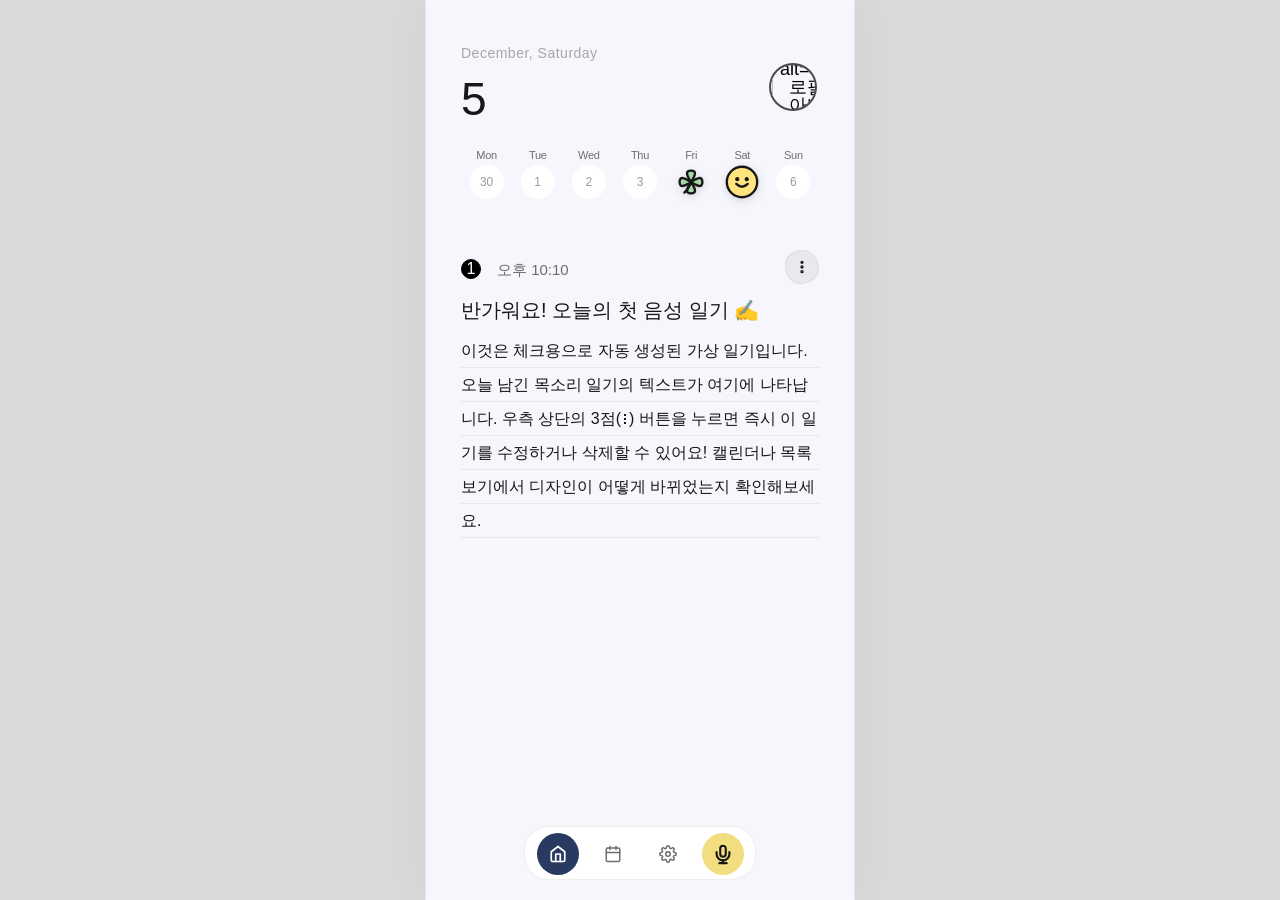
==== commit 728a16e8: "Add files via upload" ====
--- a/index.html
+++ b/index.html
@@ -11,7 +11,6 @@
         window.scrollTo(0, 0);
     </script>
     <style>
-        @import url("https://fonts.googleapis.com/css2?family=Gaegu:wght@400;700&display=swap");
         @import url("https://cdn.jsdelivr.net/gh/orioncactus/pretendard/dist/web/static/pretendard.css");
 
         @font-face {
@@ -83,7 +82,7 @@
             --bottom-cta-height: 58px;
             --bottom-nav-width: 176px;
             --bottom-nav-gap: 20px;
-            --bottom-record-size: 58px;
+            --bottom-record-size: 64px;
             --bottom-total-width: calc(var(--bottom-nav-width) + var(--bottom-nav-gap) + var(--bottom-record-size));
             --font-hand: "Griun Myoeunddobak", "Pretendard", -apple-system, BlinkMacSystemFont, "Segoe UI", sans-serif;
             font-family: var(--font-hand);
@@ -149,7 +148,7 @@
         body {
             margin: 0;
             min-height: 100vh;
-            background: var(--bg);
+            background: #d9d9d9;
             color: var(--text);
             display: flex;
             justify-content: center;
@@ -451,7 +450,7 @@
             display: flex;
             flex-direction: column;
             min-height: calc(100vh - 112px);
-            padding: var(--space-3) var(--space-3);
+            padding: var(--space-3) var(--space-3) 90px;
             background: #f7f9fe;
             border: none;
             box-shadow: none;
@@ -490,11 +489,12 @@
         }
 
         .app[data-view="recording"] .live-card .card-header {
-            align-items: flex-start;
+            align-items: center;
             flex-direction: column;
             gap: 12px;
             margin-bottom: 24px;
-            text-align: left;
+            text-align: center;
+            width: 100%;
         }
 
         .app[data-view="recording"] .live-card .card-title {
@@ -531,7 +531,7 @@
             font-size: 24px;
             font-weight: 700;
             line-height: 1.35;
-            text-align: left;
+            text-align: center;
         }
 
         .recording-meta-row {
@@ -620,8 +620,8 @@
 
         .app[data-view="recording"] .transcript-box {
             flex-grow: 1;
-            min-height: 240px;
-            padding: var(--space-3);
+            min-height: 360px !important;
+            padding: var(--space-3) 0 !important;
             background-color: transparent;
             border-color: transparent;
             border-radius: 0;
@@ -643,22 +643,20 @@
             display: inline-flex;
             align-items: center;
             justify-content: center;
-            padding: 6px 16px;
-            border: none;
-            border-radius: 20px;
-            background: #000000;
-            color: #ffffff;
-            font-size: 16px;
-            font-weight: 700;
-            transform: rotate(-1.5deg);
-            box-shadow: 0 4px 12px rgba(0, 0, 0, 0.15);
+            padding: 0 !important;
+            border: none !important;
+            background: transparent !important;
+            color: #171717 !important;
+            font-size: 20px !important;
+            font-weight: 700 !important;
+            transform: none !important;
+            box-shadow: none !important;
         }
 
         body.theme-dark .review-notebook-date {
-            background: #000000;
-            color: #ffffff;
-            border: none;
-            box-shadow: 0 4px 12px rgba(0, 0, 0, 0.4);
+            background: transparent !important;
+            color: #ffffff !important;
+            box-shadow: none !important;
         }
 
         .review-notebook-timer {
@@ -666,13 +664,13 @@
             align-items: center;
             gap: 6px;
             padding: 6px 14px;
-            background: var(--accent-weak);
-            border: none;
+            background: #ffffff !important;
+            border: 1px solid rgba(17, 17, 17, 0.08) !important;
             border-radius: 20px;
             font-size: 15px;
             font-weight: 700;
-            color: var(--text);
-            box-shadow: 0 2px 8px rgba(17, 17, 17, 0.04);
+            color: #171717 !important;
+            box-shadow: none !important;
         }
 
         .review-title-container {
@@ -688,21 +686,21 @@
             padding: 6px 16px;
             border: none;
             border-radius: 20px;
-            background: #000000;
-            color: #ffffff;
+            background: #afc4e8;
+            color: #20284f;
             font-size: 16px;
             font-weight: 700;
-            margin-bottom: 20px;
-            align-self: flex-start;
+            margin-bottom: 12px;
+            align-self: center;
             transform: rotate(-1deg);
-            box-shadow: 0 4px 12px rgba(0, 0, 0, 0.15);
+            box-shadow: none;
         }
 
         body.theme-dark .recording-date-badge {
-            background: #000000;
-            color: #ffffff;
+            background: #afc4e8;
+            color: #20284f;
             border: none;
-            box-shadow: 0 4px 12px rgba(0, 0, 0, 0.4);
+            box-shadow: none;
         }
 
         /* ── CUSTOM MODAL DIALOG ── */
@@ -827,40 +825,161 @@
             box-shadow: 0 4px 12px rgba(17, 17, 17, 0.12);
         }
 
+        #confirmRecordModal .custom-modal-content {
+            background: #f2f8fe;
+        }
+
+        #confirmRecordModal .modal-btn-cancel {
+            background: #ffffff;
+        }
+
+        #confirmRecordModal .modal-btn-cancel:hover {
+            background: #ffffff;
+        }
+
+        #confirmRecordModal .modal-btn-start {
+            background: #f5e16b;
+            border-color: #f5e16b;
+            color: #171717;
+        }
+
         .recording-actions {
-            display: grid;
-            grid-template-columns: repeat(2, minmax(0, 1fr));
-            gap: var(--space-1);
+            position: fixed;
+            bottom: calc(30px + env(safe-area-inset-bottom, 0px));
+            left: 50%;
+            transform: translateX(-50%);
+            width: 200px !important;
+            height: 76px !important;
+            display: flex !important;
+            align-items: center !important;
+            justify-content: space-between !important;
+            padding: 0 14px !important;
+            background: #ffffff !important;
+            border: 1px solid rgba(17, 17, 17, 0.08) !important;
+            border-radius: 999px !important;
+            box-shadow: none !important;
+            z-index: 1000;
+            transition: all 0.3s cubic-bezier(0.4, 0, 0.2, 1);
+        }
+
+        body.theme-dark .recording-actions {
+            background: #1e1e1e !important;
+            border-color: rgba(255, 255, 255, 0.1) !important;
+            box-shadow: none !important;
+        }
+
+        .recording-actions .live-card-close-button {
+            position: static !important;
+            width: 42px !important;
+            height: 42px !important;
+            min-height: 42px !important;
+            border-radius: 50% !important;
+            background: #eff0f2 !important;
+            color: #171717 !important;
+            border: none !important;
+            padding: 0 !important;
+            display: inline-flex !important;
+            align-items: center !important;
+            justify-content: center !important;
+            box-shadow: none !important;
+            transition: all 0.2s ease !important;
+        }
+
+        body.theme-dark .recording-actions .live-card-close-button {
+            background: #2d2d2d !important;
+            color: #e5e7eb !important;
+        }
+
+        .recording-actions .live-card-close-button:hover {
+            background: #e2e3e5 !important;
+            transform: translateY(-2px) scale(1.05) !important;
+        }
+
+        body.theme-dark .recording-actions .live-card-close-button:hover {
+            background: #3d3d3d !important;
+        }
+
+        .recording-actions .live-card-close-button:active {
+            transform: translateY(0) scale(1) !important;
+        }
+
+        .recording-pause-button,
+        .recording-stop-button {
+            display: inline-flex;
             align-items: center;
             justify-content: center;
-            margin-top: auto;
-            padding-top: var(--space-3);
-            width: 100%;
-            max-width: 320px;
-            margin-inline: auto;
-        }
-
-        .recording-stop-button,
+            cursor: pointer;
+            box-sizing: border-box;
+            transition: all 0.2s ease;
+        }
+
         .recording-pause-button {
-            width: 100%;
-            min-width: 0;
-            min-height: 46px;
-            border: 1.4px solid var(--ink);
-            border-radius: 999px 870px 940px 900px / 760px 980px 800px 930px;
-            font-size: 15px;
-            font-weight: 700;
-            padding: 0 10px;
-            letter-spacing: 0.3px;
+            width: 54px !important;
+            height: 54px !important;
+            min-height: 54px !important;
+            border-radius: 50% !important;
+            background: #e65c5c !important;
+            color: #ffffff !important;
+            border: none !important;
+            padding: 0 !important;
+            box-shadow: none !important;
+        }
+
+        .recording-pause-button:hover {
+            background: #d94d4d !important;
+            transform: translateY(-2px) scale(1.05) !important;
+            box-shadow: none !important;
+        }
+
+        .recording-pause-button.is-recording-active {
+            background: #eff0f2 !important;
+            color: #171717 !important;
+            box-shadow: none !important;
+        }
+
+        body.theme-dark .recording-pause-button.is-recording-active {
+            background: #2d2d2d !important;
+            color: #e5e7eb !important;
+        }
+
+        .recording-pause-button.is-recording-active:hover {
+            background: #e2e3e5 !important;
+            transform: translateY(-2px) scale(1.05) !important;
+            box-shadow: none !important;
+        }
+
+        body.theme-dark .recording-pause-button.is-recording-active:hover {
+            background: #3d3d3d !important;
         }
 
         .recording-stop-button {
-      background: var(--ink);
-            color: #fff;
-        }
-
-        .recording-pause-button {
-            background: transparent;
-            color: var(--ink);
+            width: 42px !important;
+            height: 42px !important;
+            min-height: 42px !important;
+            border-radius: 50% !important;
+            background: #283a61 !important;
+            color: #ffffff !important;
+            border: none !important;
+            padding: 0 !important;
+            box-shadow: none !important;
+        }
+
+        .recording-stop-button:hover {
+            background: #1e2b4d !important;
+            transform: translateY(-2px) scale(1.05) !important;
+            box-shadow: none !important;
+        }
+
+        .recording-stop-button:disabled {
+            opacity: 0.35 !important;
+            cursor: not-allowed !important;
+            transform: none !important;
+            box-shadow: none !important;
+        }
+
+        .recording-pause-button:active,
+        .recording-stop-button:active {
+            transform: translateY(0) scale(1) !important;
         }
 
         .recording-stop-button:disabled,
@@ -868,8 +987,8 @@
         .save-draft-button:disabled,
         .cancel-draft-button:disabled,
         .mic-button:disabled {
-            opacity: 0.45;
-            cursor: default;
+            opacity: 0.45 !important;
+            cursor: default !important;
         }
 
         .save-draft-panel {
@@ -897,7 +1016,7 @@
             padding: 8px 0 !important;
             outline: none !important;
             box-shadow: none !important;
-            border-bottom: 1.5px solid var(--paper-line-strong) !important;
+            border-bottom: none !important;
         }
 
         .save-draft-input::placeholder {
@@ -907,7 +1026,7 @@
 
         .save-draft-textarea {
             width: 100%;
-            min-height: 310px;
+            min-height: 500px !important;
             border: none !important;
             background-color: transparent !important;
             padding: 8px 0 !important;
@@ -1910,6 +2029,8 @@
 
         .app[data-view="today"] .today-records-card {
             display: block;
+            width: 100%;
+            margin: 0 auto 22px;
         }
 
         .app[data-view="recording"] .calendar-card,
@@ -1930,7 +2051,7 @@
             align-items: center;
             justify-content: space-between;
             gap: 12px;
-      margin: calc(-1 * var(--records-sticky-top-fill)) 0 18px;
+      margin: calc(0px - var(--records-sticky-top-fill)) 0 18px;
       padding: var(--records-sticky-top-fill) 0 10px;
       background: var(--notebook);
       border-bottom: none;
@@ -1940,9 +2061,9 @@
       content: "";
       position: absolute;
       top: -100vh;
-      right: calc(-1 * var(--page-gutter));
+      right: calc(0px - var(--page-gutter));
       bottom: 0;
-      left: calc(-1 * var(--page-gutter));
+      left: calc(0px - var(--page-gutter));
       z-index: -1;
             background: var(--notebook);
         }
@@ -2163,8 +2284,8 @@
             align-items: center;
             justify-content: space-between;
             gap: 8px;
-            min-height: 36px;
-            padding: 0 12px;
+            min-height: 44px;
+            padding: 8px 12px;
             background: var(--surface-soft, rgba(17, 17, 17, 0.04));
             border: 1.2px solid var(--sketch-line);
             border-radius: 14px 11px 16px 12px / 11px 16px 12px 14px;
@@ -2175,7 +2296,7 @@
             cursor: pointer;
             transition: border-color 0.18s, background 0.18s, transform 0.15s;
             text-align: left;
-            line-height: 1;
+            line-height: 1.35;
         }
 
         .cst-select-btn:hover {
@@ -2214,6 +2335,9 @@
             white-space: nowrap;
             flex: 1;
             min-width: 0;
+            line-height: 1.35;
+            padding-top: 1px;
+            padding-bottom: 1px;
         }
 
         /* Popup panel */
@@ -2249,8 +2373,8 @@
         /* Option item */
         .cst-select-opt {
             width: 100%;
-            min-height: 40px;
-            padding: 0 14px;
+            min-height: 46px;
+            padding: 9px 14px;
             display: flex;
             align-items: center;
             justify-content: space-between;
@@ -2265,7 +2389,7 @@
             text-align: left;
             cursor: pointer;
             transition: background 0.15s ease, color 0.15s;
-            line-height: 1.2;
+            line-height: 1.35;
         }
 
         .cst-select-opt:hover {
@@ -2918,6 +3042,15 @@
             border-bottom: 1.5px solid var(--sketch-line-soft);
         }
 
+        .detail-stack-title {
+            margin: 0 0 6px;
+            color: #000000;
+            font-size: 18px;
+            font-weight: 400;
+            line-height: 1.35;
+            text-align: left;
+        }
+
         .detail-eraser-button {
             width: 36px;
             height: 36px;
@@ -3027,11 +3160,6 @@
         .app[data-view="today"] .empty-state {
             padding-top: 0;
             font-size: 22px;
-        }
-
-        .app[data-view="today"] .today-entry-layout.empty-state {
-            display: flex;
-            flex-direction: column;
         }
 
         .empty-date {
@@ -3605,6 +3733,33 @@
       box-shadow: inset 0 0 0 1px rgba(17, 17, 17, 0.03);
     }
 
+    .timeline-item.is-expanded .record-read .photo-gallery {
+      width: 100%;
+      max-width: 100%;
+      margin: 12px auto;
+      box-sizing: border-box;
+      justify-content: center;
+    }
+
+    .timeline-item.is-expanded .record-read .photo-frame {
+      width: 100% !important;
+      max-width: 100%;
+      margin-left: auto !important;
+      margin-right: auto !important;
+      box-sizing: border-box;
+    }
+
+    .timeline-item.is-expanded .record-read .photo-gallery.style-polaroid .photo-frame,
+    .timeline-item.is-expanded .record-read .photo-gallery.style-tape .photo-frame {
+      width: calc(100% - 2px) !important;
+      max-width: calc(100% - 2px);
+    }
+
+    .timeline-item.is-expanded .record-read .photo-frame img {
+      max-width: 100%;
+      box-sizing: border-box;
+    }
+
 
     .timeline-item.is-expanded .timeline-read-text {
       color: var(--text-soft) !important;
@@ -3814,11 +3969,12 @@
         .edit-paper {
             width: min(100%, var(--app-width));
             margin: 0 auto;
+            height: 100vh;
             min-height: 100vh;
             display: flex;
             flex-direction: column;
-            gap: 12px !important;
-            padding: 12px var(--page-gutter) 100px !important;
+            gap: 0 !important;
+            padding: 12px var(--page-gutter) 12px !important;
             background: transparent;
             border: none;
             box-shadow: none;
@@ -3854,19 +4010,19 @@
         .edit-paper .record-title-input {
             border: none !important;
             background: transparent !important;
-            padding: 8px 0 !important;
+            padding: 8px 0 4px !important;
             font-size: 24px !important;
             font-weight: 700 !important;
             color: var(--ink) !important;
             box-shadow: none !important;
-            border-bottom: 1.5px solid var(--paper-line-strong) !important;
+            border-bottom: none !important;
             border-radius: 0 !important;
-            margin-bottom: 8px;
+            margin-bottom: 0;
             font-family: var(--font-hand) !important;
         }
 
         .edit-paper .record-title-input:focus {
-            border-bottom-color: var(--ink) !important;
+            border-bottom-color: transparent !important;
         }
 
         /* 고책용 줄선 완전히 제거하고 미니멀 현대 폼으로 개편 */
@@ -3874,16 +4030,16 @@
             border: none !important;
             background-color: transparent !important;
       background-image: none !important; /* 줄선 완전 제거 */
-            padding: 8px 0 !important;
+            padding: 4px 0 0 !important;
             font-size: 19px !important;
             line-height: 1.6 !important;
             color: var(--text) !important;
             box-shadow: none !important;
-            resize: vertical !important;
-            min-height: 280px;
+            resize: none !important;
+            min-height: 0;
             border-radius: 0 !important;
             font-family: var(--font-hand) !important;
-            flex-grow: 1;
+            flex: 1 1 auto;
         }
 
         .edit-panel-actions {
@@ -3961,16 +4117,16 @@
         /* Reference-inspired floating bottom tab bar */
         .bottom-nav {
             position: fixed;
-            left: max(16px, calc(50% - (var(--bottom-total-width) / 2)));
-            transform: none;
+            left: 50%;
+            transform: translateX(-50%);
             bottom: calc(20px + env(safe-area-inset-bottom, 0px));
             top: auto;
             right: auto;
-            width: var(--bottom-nav-width);
-            max-width: calc(100vw - 114px);
+            width: 232px;
+            max-width: calc(100vw - 32px);
             height: 54px;
             display: grid;
-            grid-template-columns: repeat(3, 1fr);
+            grid-template-columns: repeat(4, 1fr);
             align-items: center;
             justify-items: center;
             gap: 2px;
@@ -3980,9 +4136,7 @@
             -webkit-backdrop-filter: blur(16px);
             border: 1px solid rgba(17, 17, 17, 0.07);
             border-radius: 26px 22px 27px 23px / 22px 27px 22px 26px;
-      box-shadow:
-        0 12px 28px -17px rgba(17, 17, 17, 0.26),
-        0 3px 10px -8px rgba(17, 17, 17, 0.12);
+            box-shadow: none;
       z-index: 1000;
             transition: all 0.3s cubic-bezier(0.4, 0, 0.2, 1);
         }
@@ -3990,9 +4144,7 @@
         body.theme-dark .bottom-nav {
             background: rgba(20, 20, 20, 0.9);
             border-color: rgba(255, 255, 255, 0.09);
-      box-shadow:
-        0 14px 34px -16px rgba(0, 0, 0, 0.58),
-        0 4px 12px -8px rgba(0, 0, 0, 0.28);
+            box-shadow: none;
         }
 
         /* Compact icon tabs */
@@ -4049,7 +4201,7 @@
         .nav-item.active {
             color: #fff;
             background: #283a61;
-      box-shadow: 0 8px 18px -10px rgba(17, 17, 17, 0.45);
+            box-shadow: none;
         }
 
         .nav-item.active .nav-icon {
@@ -4107,34 +4259,10 @@
             line-height: 1.4;
         }
 
-        /* ── Floating Record Mic Button (FAB) at Bottom Right ── */
-        .mic-floating-container {
-            position: fixed;
-            left: auto;
-            right: max(16px, calc(50% - (var(--bottom-total-width) / 2)));
-            bottom: calc(18px + env(safe-area-inset-bottom, 0px));
-      z-index: 1001;
-            pointer-events: none;
-            transition: transform 0.2s ease, opacity 0.2s ease;
-        }
-
-        body[data-view="recording"] .mic-floating-container,
-        body[data-view="review"] .mic-floating-container {
-            opacity: 0;
-            pointer-events: none;
-            transform: scale(0.8) translateY(20px);
-        }
-
-        body:has(.edit-panel:not([hidden])) .mic-floating-container {
-            opacity: 0 !important;
-            pointer-events: none !important;
-            transform: scale(0.8) translateY(20px) !important;
-        }
-
         .mic-button {
             pointer-events: all;
-            width: var(--bottom-record-size);
-            height: var(--bottom-record-size);
+            width: 42px;
+            height: 42px;
             min-width: 0;
             min-height: 0;
             padding: 0;
@@ -4144,10 +4272,8 @@
             border-radius: 50%;
             color: #171717;
             background: #f2de81;
-            border: 6px solid var(--notebook);
-            box-shadow:
-                0 12px 24px -14px rgba(17, 17, 17, 0.55),
-                0 2px 8px -4px rgba(17, 17, 17, 0.2);
+            border: none;
+            box-shadow: none;
             transition: transform 0.2s cubic-bezier(0.175, 0.885, 0.32, 1.275), background 0.2s ease, box-shadow 0.2s ease;
             overflow: hidden;
         }
@@ -4159,15 +4285,13 @@
         .mic-button:hover {
             transform: scale(1.08) translateY(-2px);
             background: #f2de81;
-            box-shadow:
-                0 14px 28px -14px rgba(17, 17, 17, 0.62),
-                0 4px 10px -6px rgba(17, 17, 17, 0.24);
+            box-shadow: none;
         }
 
         .mic-button.recording {
-            color: #fff;
-            background: #b84f4f;
-            box-shadow: 0 6px 20px rgba(184, 79, 79, 0.35);
+            color: #171717;
+            background: #f2de81;
+            box-shadow: none;
             animation: recording-pulse 1.4s infinite alternate ease-in-out;
         }
 
@@ -4180,6 +4304,9 @@
         .mic-icon {
             display: block;
             flex-shrink: 0;
+            width: 22px;
+            height: 22px;
+            stroke-width: 2.3;
         }
 
         .icon-button svg,
@@ -4211,9 +4338,11 @@
         }
 
         .weekly-heatmap {
-            display: flex;
+            display: grid;
+            grid-template-columns: repeat(7, minmax(0, 1fr));
             align-items: center;
-            gap: 6px;
+            gap: 0;
+            width: 100%;
             background: transparent;
             padding: 0;
             box-sizing: border-box;
@@ -4225,7 +4354,8 @@
             flex-direction: column;
             align-items: center;
             gap: 4px;
-            width: 38px;
+            width: 100%;
+            min-width: 0;
         }
 
         .heatmap-label {
@@ -4320,12 +4450,17 @@
 
         /* ── 오늘 탭 첫 번째 행: 날짜와 아바타 가로 정렬 ── */
         .today-date-avatar-row {
-            display: flex;
+            display: grid;
+            grid-template-columns: repeat(7, minmax(0, 1fr));
             align-items: center;
-            justify-content: space-between;
+            column-gap: 0;
             width: 100%;
             margin-bottom: 16px;
             box-sizing: border-box;
+        }
+
+        .today-date-avatar-row .cozy-today-date {
+            grid-column: 1 / 7;
         }
 
         .today-sticky-header {
@@ -4334,7 +4469,7 @@
             top: 0;
             z-index: 120;
       isolation: isolate;
-      margin: calc(-1 * var(--today-sticky-top-fill)) 0 8px;
+      margin: calc(0px - var(--today-sticky-top-fill)) 0 8px;
       padding-top: var(--today-sticky-top-fill);
             background: var(--notebook);
             padding-bottom: 1px;
@@ -4344,9 +4479,9 @@
       content: "";
       position: absolute;
       top: -100vh;
-      right: calc(-1 * var(--page-gutter));
+      right: calc(0px - var(--page-gutter));
       bottom: 0;
-      left: calc(-1 * var(--page-gutter));
+      left: calc(0px - var(--page-gutter));
       z-index: -1;
       background: var(--notebook);
     }
@@ -4368,6 +4503,8 @@
             box-shadow: 0 0 0 2px var(--ink-soft);
             outline: none;
             flex-shrink: 0;
+            grid-column: 7;
+            justify-self: center;
         }
 
         body.theme-dark .user-avatar-btn {
@@ -4410,8 +4547,8 @@
             align-items: center;
             gap: 16px;
             padding: var(--space-2) 0 var(--space-3);
-            border-bottom: 1.5px dashed var(--sketch-line-soft);
-            margin-bottom: 24px;
+            border-bottom: none;
+            margin-bottom: 4px;
             width: 100%;
             box-sizing: border-box;
         }
@@ -4549,8 +4686,8 @@
 
         .avatar-crop-mask {
             position: absolute;
-            width: 200px;
-            height: 200px;
+            width: 280px;
+            height: 280px;
             border-radius: 50%;
             border: 2px solid #ffffff;
             box-shadow: 0 0 0 9999px rgba(0, 0, 0, 0.55);
@@ -4633,6 +4770,35 @@
             gap: 6px;
             width: 80%;
             max-width: 280px;
+        }
+
+        .profile-nickname-display {
+            max-width: 280px;
+            color: var(--ink);
+            font-size: 18px;
+            line-height: 1.35;
+            text-align: center;
+            word-break: break-word;
+        }
+
+        .profile-settings-row:not(.is-editing) .profile-nickname-input-group {
+            display: none;
+        }
+
+        .profile-settings-row.is-editing .profile-nickname-display {
+            display: none;
+        }
+
+        .profile-settings-row:not(.is-editing) .profile-avatar-container {
+            cursor: default;
+        }
+
+        .profile-settings-row:not(.is-editing) .profile-avatar-container:hover {
+            transform: none;
+        }
+
+        .profile-settings-row:not(.is-editing) .profile-avatar-overlay {
+            display: none;
         }
 
         .profile-label {
@@ -4686,6 +4852,40 @@
             opacity: 0.9;
         }
 
+        .profile-save-btn.is-pending-save {
+            border-color: #f0df85;
+            background: #f0df85;
+            color: #111111;
+        }
+
+        .profile-save-btn.is-pending-save:hover {
+            background: #f0df85;
+            opacity: 1;
+        }
+
+        .profile-save-toast {
+            position: fixed;
+            left: 50%;
+            top: 88px;
+            z-index: 1200;
+            transform: translate(-50%, -10px);
+            padding: 10px 16px;
+            border-radius: 999px;
+            background: rgba(17, 17, 17, 0.88);
+            color: #ffffff;
+            font-size: 14px;
+            line-height: 1;
+            box-shadow: 0 10px 24px rgba(17, 17, 17, 0.18);
+            opacity: 0;
+            pointer-events: none;
+            transition: opacity 0.2s ease, transform 0.2s ease;
+        }
+
+        .profile-save-toast.is-visible {
+            opacity: 1;
+            transform: translate(-50%, 0);
+        }
+
         /* 모바일 미디어 쿼리 오프셋 보완 */
         @media (max-width: 500px) {
             .today-sticky-header {
@@ -4703,7 +4903,6 @@
 
             .weekly-heatmap {
                 width: 100%;
-                justify-content: space-between;
                 gap: 0;
             }
         }
@@ -4776,17 +4975,19 @@
             .app[data-view="recording"] .live-card {
                 min-height: calc(100vh - 96px);
                 padding-inline: var(--space-1);
+                padding-bottom: 80px;
             }
 
             .app[data-view="recording"] .transcript-box {
-                min-height: 210px;
+                min-height: 300px !important;
                 font-size: 22px;
+                padding-inline: 0 !important;
             }
 
 
             .mic-button {
-                width: 56px;
-                height: 56px;
+                width: 40px;
+                height: 40px;
             }
 
             .nav-item {
@@ -4801,17 +5002,60 @@
             /* safe area 지원 (iPhone notch 등) */
             .bottom-nav {
                 bottom: calc(17px + env(safe-area-inset-bottom, 0px));
-                left: max(14px, calc(50% - (var(--bottom-total-width) / 2)));
-                transform: none;
-                width: var(--bottom-nav-width);
-                max-width: calc(100vw - 102px);
+                left: 50%;
+                transform: translateX(-50%);
+                width: 220px;
+                max-width: calc(100vw - 28px);
                 height: 52px;
                 padding: 6px;
             }
 
-            .mic-floating-container {
-                right: max(14px, calc(50% - (var(--bottom-total-width) / 2)));
-                bottom: calc(14px + env(safe-area-inset-bottom, 0px));
+            .recording-actions {
+                bottom: calc(24px + env(safe-area-inset-bottom, 0px)) !important;
+                width: 185px !important;
+                height: 70px !important;
+                padding: 0 12px !important;
+                box-shadow: none !important;
+            }
+
+            .recording-actions .live-card-close-button {
+                width: 38px !important;
+                height: 38px !important;
+                min-height: 38px !important;
+                box-shadow: none !important;
+            }
+
+            .recording-pause-button {
+                width: 48px !important;
+                height: 48px !important;
+                min-height: 48px !important;
+                box-shadow: none !important;
+            }
+
+            .recording-stop-button {
+                width: 38px !important;
+                height: 38px !important;
+                min-height: 38px !important;
+                box-shadow: none !important;
+            }
+
+            /* 기록 탭 하단 폴더 스택 화면 모바일 대응 */
+            .timeline-item:last-child:not(.is-expanded) .timeline-right {
+                border-bottom-left-radius: 0 !important;
+                border-bottom-right-radius: 0 !important;
+            }
+
+            /* 가장 아래 폴더가 펼쳐질 경우 폴더 아래쪽의 완전한 둥근 형태가 보이고 스크롤 가능하도록 여백 추가 */
+            .timeline-item:last-child.is-expanded {
+                margin-bottom: 108px !important;
+            }
+
+            .app[data-view="records"] {
+                padding-bottom: 0 !important;
+            }
+
+            .app[data-view="records"] .calendar-card {
+                margin-bottom: 0 !important;
             }
         }
     </style>
@@ -4824,29 +5068,30 @@
         <div class="section-label" id="sectionLabel">오늘</div>
 
         <section class="card live-card" aria-labelledby="liveTitle">
-            <button class="live-card-close-button" id="liveCardCloseButton" type="button" aria-label="기록 취소">×</button>
-
-            <!-- Date header to show which date is being recorded for -->
-            <div class="recording-date-badge" id="recordingDateBadge"></div>
 
             <div class="card-header">
                 <h2 class="card-title" id="liveTitle">recording</h2>
-                <div class="recording-meta-row">
-                    <div class="recording-state" id="recordingState">
-                        <span class="recording-state-dot"></span>
-                        <span id="recordingStateText">기록 중</span>
-                    </div>
-                    <span class="timer" id="timer">00:00</span>
+                <div class="recording-date-badge" id="recordingDateBadge"></div>
+                <div class="recording-state" id="recordingState">
+                    <span class="recording-state-dot"></span>
+                    <span id="recordingStateText">기록 중</span>
                 </div>
-                <p class="recording-subtitle">지금의 생각을 남겨보세요.</p>
+                <span class="timer" id="timer">00:00</span>
             </div>
-            <div class="transcript-box empty" id="transcriptBox">기록 버튼을 누르면 음성 기록과 텍스트 변환이 함께 시작됩니다.</div>
-            <div class="recording-actions">
-                <button class="recording-pause-button" id="recordingPauseButton" type="button">잠시 멈추기</button>
-                <button class="recording-stop-button" id="recordingStopButton" type="button">기록 마치기</button>
-            </div>
+            <div class="transcript-box empty" id="transcriptBox">지금의 생각을 남겨보세요.</div>
             <div class="notice" id="speechNotice">이 브라우저에서는 음성 텍스트 변환이 지원되지 않습니다. 음성 기록만 작동합니다.</div>
             <div class="notice" id="micNotice">마이크 권한이 필요합니다. 브라우저에서 권한을 허용한 뒤 다시 시도해 주세요.</div>
+            <div class="recording-actions">
+                <button class="live-card-close-button" id="liveCardCloseButton" type="button" aria-label="기록 취소">
+                    <svg viewBox="0 0 24 24" fill="none" stroke="currentColor" stroke-width="2.5" stroke-linecap="round" stroke-linejoin="round" style="width: 20px; height: 20px;"><line x1="18" y1="6" x2="6" y2="18"></line><line x1="6" y1="6" x2="18" y2="18"></line></svg>
+                </button>
+                <button class="recording-pause-button" id="recordingPauseButton" type="button">
+                    <svg viewBox="0 0 24 24" fill="none" stroke="currentColor" stroke-width="2.5" stroke-linecap="round" stroke-linejoin="round" style="width: 22px; height: 22px;"><path d="M12 2a3 3 0 0 0-3 3v7a3 3 0 0 0 6 0V5a3 3 0 0 0-3-3Z" fill="currentColor"></path><path d="M19 10v1a7 7 0 0 1-14 0v-1"></path><line x1="12" y1="19" x2="12" y2="22"></line></svg>
+                </button>
+                <button class="recording-stop-button" id="recordingStopButton" type="button" aria-label="기록 마치기">
+                    <svg viewBox="0 0 24 24" fill="none" stroke="currentColor" stroke-width="3" stroke-linecap="round" stroke-linejoin="round" style="width: 22px; height: 22px;"><polyline points="20 6 9 17 4 12"></polyline></svg>
+                </button>
+            </div>
         </section>
 
         <section class="card review-card" aria-label="기록 저장">
@@ -4950,6 +5195,7 @@
                         <div class="profile-avatar-overlay">사진 변경</div>
                     </div>
                     <input type="file" id="profileAvatarInput" accept="image/*" style="display:none;" />
+                    <div class="profile-nickname-display" id="profileNicknameDisplay"></div>
                     <div class="profile-nickname-input-group">
                         <span class="profile-label">닉네임</span>
             <input type="text" class="profile-nickname-input" id="profileNicknameInput" placeholder="이름을 입력해주세요" autocomplete="off" maxlength="10" />
@@ -5042,13 +5288,6 @@
             <div class="diary-detail-panel" id="diaryDetailPanel">
         <span id="diaryDetailDateText" hidden></span>
         <div class="diary-detail-header" style="position: absolute; top: 0; right: 0; z-index: 2; display: flex; align-items: center; justify-content: flex-end; gap: 12px; margin-bottom: 0; border-bottom: 0; padding-bottom: 0;">
-          <button class="detail-eraser-button" id="detailEraserButton" type="button" aria-label="수정할 기록 선택" aria-pressed="false">
-            <svg viewBox="0 0 24 24" fill="none" stroke="currentColor" stroke-linecap="round" stroke-linejoin="round">
-                            <circle cx="12" cy="5" r="1.6" />
-                            <circle cx="12" cy="12" r="1.6" />
-                            <circle cx="12" cy="19" r="1.6" />
-                        </svg>
-                    </button>
                 </div>
                 <div class="records-list" id="recordsList"></div>
             </div>
@@ -5081,30 +5320,33 @@
             </svg>
             <span>설정</span>
         </button>
+        <button class="mic-button" id="micButton" type="button" aria-label="기록하기">
+            <svg class="mic-icon" viewBox="0 0 24 24" fill="none" stroke="currentColor" stroke-linecap="round" stroke-linejoin="round">
+                <path d="M12 3a3 3 0 0 0-3 3v6a3 3 0 0 0 6 0V6a3 3 0 0 0-3-3Z" />
+                <path d="M19 10v2a7 7 0 0 1-14 0v-2" />
+                <path d="M12 19v3" />
+                <path d="M8 22h8" />
+            </svg>
+            <span class="mic-label" id="micLabel">기록</span>
+        </button>
         <button class="nav-item" type="button" id="statsButton" style="display:none">
             <span>분석</span>
         </button>
     </nav>
 
-    <div class="mic-floating-container">
-        <button class="mic-button" id="micButton" type="button" aria-label="기록하기">
-      <svg class="mic-icon" viewBox="0 0 24 24" fill="none" stroke="currentColor" stroke-width="2.5" stroke-linecap="round" stroke-linejoin="round" style="width:24px;height:24px;display:block;">
-                <!-- Mic head: cute chubby capsule with slight organic asymmetry -->
-                <rect x="9" y="3.5" width="6" height="9" rx="3" fill="none" stroke="currentColor" stroke-width="2.6" />
-                <!-- Cute smile-like stand wrap -->
-                <path d="M5.5 10 C 5.5 15, 18.5 15, 18.5 10" fill="none" stroke="currentColor" stroke-width="2.6" />
-                <!-- Stand bottom stick -->
-                <path d="M12 14 L12 18.5" stroke="currentColor" stroke-width="2.6" />
-                <!-- Stand base plate: cute hand-drawn curved plate -->
-                <path d="M8.5 18.5 Q 12 20.5 15.5 18.5" stroke="currentColor" stroke-width="2.6" />
-            </svg>
-            <span class="mic-label" id="micLabel">기록</span>
-        </button>
-    </div>
-
     <div class="edit-panel" id="editPanel" hidden>
         <div class="edit-paper" role="dialog" aria-modal="true" aria-labelledby="editPanelTitle">
             <button class="edit-close-button" id="editCancelButton" type="button" aria-label="취소">×</button>
+            
+            <!-- Top bar with date and length identical to review screen -->
+            <div class="review-notebook-header" style="margin-top: 16px;">
+                <div class="review-notebook-date" id="editDateStrip">오늘의 기록</div>
+                <div class="review-notebook-timer">
+                    <span class="review-timer-icon">⏱</span>
+                    <span class="timer" id="editTimer">00:00</span>
+                </div>
+            </div>
+
             <input class="record-title-input" id="editTitleInput" type="text" autocomplete="off" aria-label="수정할 제목" />
             <textarea class="record-textarea paper-lines" id="editTranscriptInput" aria-label="수정할 내용"></textarea>
 
@@ -5291,11 +5533,6 @@
                 family: "Yoon Childfundkorea ManSeh",
                 source: "./fonts/YoonChildfundkoreaManSeh.ttf",
                 css: '"Yoon Childfundkorea ManSeh", "Pretendard", -apple-system, BlinkMacSystemFont, "Segoe UI", sans-serif'
-            },
-            gaegu: {
-                label: "구글 개구체",
-                family: "Gaegu",
-                css: '"Gaegu", "Pretendard", -apple-system, BlinkMacSystemFont, "Segoe UI", sans-serif'
             }
         };
         const SYNC_LOCAL_ONLY = "local";
@@ -5389,6 +5626,7 @@
         const confirmRecordStartBtn = $("#confirmRecordStartBtn");
         const profileAvatarPreview = $("#profileAvatarPreview");
         const profileAvatarInput = $("#profileAvatarInput");
+        const profileNicknameDisplay = $("#profileNicknameDisplay");
         const profileNicknameInput = $("#profileNicknameInput");
         const profileSaveBtn = $("#profileSaveBtn");
         const dateStrip = $("#dateStrip");
@@ -5407,6 +5645,8 @@
         let db;
         let records = [];
         let pendingAvatarDataUrl = "";
+        let profileEditMode = false;
+        let profileSaveToastTimer = null;
         let selectedDate = startOfDay(new Date());
         const expandedListRecordIds = new Set();
         const expandedDetailRecordIds = new Set();
@@ -6327,10 +6567,10 @@
                         dotsBtn.className = "list-entry-dots";
                         dotsBtn.setAttribute("aria-label", "기록 메뉴");
                         dotsBtn.innerHTML = `
-              <svg viewBox="0 0 24 24" fill="none" stroke="currentColor" stroke-linecap="round" stroke-linejoin="round">
-                <circle cx="12" cy="5" r="1"/>
-                <circle cx="12" cy="12" r="1"/>
-                <circle cx="12" cy="19" r="1"/>
+              <svg viewBox="0 0 24 24" fill="currentColor" stroke="none">
+                <circle cx="12" cy="5" r="2"/>
+                <circle cx="12" cy="12" r="2"/>
+                <circle cx="12" cy="19" r="2"/>
               </svg>
             `;
                         // 3점 메뉴 클릭 시 상세 토글 간섭을 차단하고 수정 팝업 오픈
@@ -6461,10 +6701,16 @@
                 stickyHeader.className = "today-sticky-header";
                 stickyHeader.append(dateAvatarRow, heatmapRow);
 
+                const entryLayout = document.createElement("div");
+                entryLayout.className = "today-entry-layout";
+
+                const firstRecordSlot = document.createElement("div");
+                firstRecordSlot.className = "today-first-record-slot";
+
+                entryLayout.append(stickyHeader, firstRecordSlot);
+                todayRecordsList.appendChild(entryLayout);
+
                 if (!dayRecords.length) {
-                    const empty = document.createElement("div");
-                    empty.className = "today-entry-layout empty-state";
-
                     const welcome = document.createElement("div");
                     welcome.className = "today-welcome-note";
 
@@ -6482,19 +6728,9 @@
 지금의 생각부터 편하게 기록해보세요.`;
 
                     welcome.append(welcomeTitle, welcomeText);
-                    empty.append(stickyHeader, welcome);
-                    todayRecordsList.appendChild(empty);
+                    firstRecordSlot.appendChild(welcome);
                     return;
                 }
-
-                const entryLayout = document.createElement("div");
-                entryLayout.className = "today-entry-layout";
-
-                const firstRecordSlot = document.createElement("div");
-                firstRecordSlot.className = "today-first-record-slot";
-
-                entryLayout.append(stickyHeader, firstRecordSlot);
-                todayRecordsList.appendChild(entryLayout);
 
                 renderRecordItems(dayRecords.slice(0, 1), firstRecordSlot);
 
@@ -6510,10 +6746,15 @@
                 recordsList.innerHTML = "";
                 recordsList.classList.toggle("has-records", Boolean(dayRecords.length));
 
+                const stackTitle = document.createElement("div");
+                stackTitle.className = "detail-stack-title";
+                stackTitle.textContent = "그날의 기록 모음";
+                recordsList.appendChild(stackTitle);
+
                 if (!dayRecords.length) {
                     const empty = document.createElement("div");
                     empty.className = "empty-state";
-                    empty.textContent = "이 날엔 아직 기록이 없어요. 마이크 버튼으로 생각을 남겨보세요 ✎";
+                    empty.innerHTML = "아직 기록이 없어요.<br>목소리로 생각을 남겨보세요.";
                     recordsList.appendChild(empty);
                     // Show selected date in header even when empty
           diaryDetailDateText.textContent = formatDetailFeedDate(selectedDate);
@@ -6666,7 +6907,8 @@
           const darkTones = ["#111317", "#2a2d33", "#1b1e24", "#343840", "#20242b", "#3c414b"];
           const toneColor = darkTones[(startIndex + index) % darkTones.length];
           item.style.setProperty("--folder-tone", toneColor);
-                    const isDetailExpanded = expandedDetailRecordIds.has(record.id);
+                    const isSingleDetailRecord = dayRecords.length === 1 && startIndex === 0;
+                    const isDetailExpanded = isSingleDetailRecord || expandedDetailRecordIds.has(record.id);
                     item.classList.toggle("is-expanded", isDetailExpanded);
 
                     // Right Column (Content Cards)
@@ -6679,6 +6921,7 @@
               return;
             }
             if (event.target.closest(".record-read")) return;
+            if (isSingleDetailRecord) return;
             if (expandedDetailRecordIds.has(record.id)) {
               expandedDetailRecordIds.delete(record.id);
             } else {
@@ -6766,6 +7009,21 @@
             editTitleInput.value = getRecordDisplayTitle(record);
             editTitleInput.placeholder = createDefaultRecordTitle(new Date(record.createdAt));
             editTranscriptInput.value = record.transcript || "";
+            
+            // Populate date and length in header
+            const editDateStrip = document.getElementById("editDateStrip");
+            if (editDateStrip) {
+                editDateStrip.textContent = new Intl.DateTimeFormat("ko-KR", {
+                    year: "numeric",
+                    month: "long",
+                    day: "numeric"
+                }).format(dateKeyToDate(record.date));
+            }
+            const editTimer = document.getElementById("editTimer");
+            if (editTimer) {
+                editTimer.textContent = formatDuration(record.duration);
+            }
+            
             editPhotoState = photoStateFromRecord(record);
             renderPhotoEditor("edit");
             editPanel.hidden = false;
@@ -7345,6 +7603,74 @@
             }
         }
 
+        function prepareAndOpenRecordingScreen() {
+            recordingTargetDate = currentView === "records" ? startOfDay(selectedDate) : startOfDay(new Date());
+
+            // Update date badge at the top of the recording window
+            const dateBadge = document.getElementById("recordingDateBadge");
+            if (dateBadge) {
+                dateBadge.textContent = new Intl.DateTimeFormat("ko-KR", {
+                    year: "numeric",
+                    month: "long",
+                    day: "numeric"
+                }).format(recordingTargetDate);
+            }
+
+            if (currentView !== "recording") {
+                setAppView("recording");
+            }
+
+            // Reset UI states to idle/ready state
+            pendingRecording = null;
+            setDraftReviewUi(false);
+            micNotice.classList.remove("visible");
+            speechNotice.classList.remove("visible");
+            clearSpeechRecognitionTimers();
+
+            finalTranscript = "";
+            interimTranscript = "";
+            recognitionBaseTranscript = "";
+            recordingStart = 0; // Not started yet
+            pausedAt = 0;
+            pausedDuration = 0;
+            isPaused = false;
+            isRecording = false;
+
+            // Reset transcript box text to default
+            if (transcriptBox) {
+                transcriptBox.classList.add("empty");
+                transcriptBox.textContent = "지금의 생각을 남겨보세요.";
+            }
+
+            // Reset timer to 00:00
+            if (timer) {
+                timer.textContent = "00:00";
+            }
+
+            // Set recording state text
+            if (recordingStateText) {
+                recordingStateText.textContent = "대기 중";
+            }
+            if (recordingState) {
+                recordingState.classList.remove("paused");
+            }
+
+            // Set pause button to Microphone SVG icon with filled center
+            if (recordingPauseButton) {
+                recordingPauseButton.innerHTML = `<svg viewBox="0 0 24 24" fill="none" stroke="currentColor" stroke-width="2.5" stroke-linecap="round" stroke-linejoin="round" style="width: 22px; height: 22px;"><path d="M12 2a3 3 0 0 0-3 3v7a3 3 0 0 0 6 0V5a3 3 0 0 0-3-3Z" fill="currentColor"></path><path d="M19 10v1a7 7 0 0 1-14 0v-1"></path><line x1="12" y1="19" x2="12" y2="22"></line></svg>`;
+                recordingPauseButton.classList.remove("is-recording-active");
+                recordingPauseButton.disabled = false;
+            }
+
+            // Disable checkmark button until recording starts
+            if (recordingStopButton) {
+                recordingStopButton.disabled = true;
+                recordingStopButton.innerHTML = '<svg viewBox="0 0 24 24" fill="none" stroke="currentColor" stroke-width="3" stroke-linecap="round" stroke-linejoin="round" style="width: 22px; height: 22px;"><polyline points="20 6 9 17 4 12"></polyline></svg>';
+            }
+
+            setStatus("대기 중", false);
+        }
+
         async function startRecording() {
             recordingTargetDate = currentView === "records" ? startOfDay(selectedDate) : startOfDay(new Date());
 
@@ -7385,6 +7711,11 @@
             recordingStopHandled = false;
             clearTimeout(recordingStopFallbackTimer);
             recordingStopFallbackTimer = null;
+
+            // Enable stop button on start
+            if (recordingStopButton) {
+                recordingStopButton.disabled = false;
+            }
 
             if (speechSupported) {
                 textOnlyRecording = true;
@@ -7542,6 +7873,8 @@
                 }
             }
 
+            // Keep speech recognition session alive during pause to prevent browser mic prompts
+            /*
             if (recognition) {
                 recognition.onend = null;
                 try {
@@ -7550,6 +7883,7 @@
                     console.warn("Speech recognition pause failed", error);
                 }
             }
+            */
 
             setPausedUi(true);
             setStatus("잠시 멈춤", false);
@@ -7570,7 +7904,8 @@
                 }
             }
 
-            startSpeechRecognition();
+            // Speech recognition is kept alive, no need to restart
+            // startSpeechRecognition();
             startTimer();
             setPausedUi(false);
             setStatus("기록 중", true);
@@ -7868,6 +8203,7 @@
             };
 
             recognition.onresult = (event) => {
+                if (isPaused) return; // Ignore segments when paused
                 clearTimeout(speechHelpTimer);
                 speechHelpTimer = null;
                 const sessionFinalSegments = [];
@@ -7909,9 +8245,9 @@
             };
 
             recognition.onend = () => {
-                if (!isRecording || isPaused) return;
+                if (!isRecording) return; // Keep running when paused
                 recognitionRestartTimer = setTimeout(() => {
-                    if (!isRecording || isPaused || !recognition) return;
+                    if (!isRecording || !recognition) return;
                     try {
                         recognitionBaseTranscript = finalTranscript.trim();
                         recognition.start();
@@ -7934,7 +8270,7 @@
 
             if (!finalText && !interimText) {
                 transcriptBox.classList.add("empty");
-                transcriptBox.textContent = isRecording ? "듣고 있습니다..." : "기록 버튼을 누르면 음성 텍스트 변환이 시작됩니다.";
+                transcriptBox.textContent = "지금의 생각을 남겨보세요.";
                 return;
             }
 
@@ -7989,7 +8325,11 @@
             setPausedUi(false);
             if (recordingStopButton) {
                 recordingStopButton.disabled = !recording;
-                recordingStopButton.textContent = recording ? "기록 마치기" : "저장 중";
+                if (!recording && state === "saving") {
+                    recordingStopButton.textContent = "저장 중";
+                } else {
+                    recordingStopButton.innerHTML = '<svg viewBox="0 0 24 24" fill="none" stroke="currentColor" stroke-width="3" stroke-linecap="round" stroke-linejoin="round" style="width: 22px; height: 22px;"><polyline points="20 6 9 17 4 12"></polyline></svg>';
+                }
             }
             if (recordingPauseButton) {
                 recordingPauseButton.disabled = !recording;
@@ -8005,7 +8345,10 @@
 
         function setPausedUi(paused) {
             if (recordingPauseButton) {
-                recordingPauseButton.textContent = paused ? "다시 시작하기" : "잠시 멈추기";
+                const PLAY_SVG = `<svg viewBox="0 0 24 24" fill="none" stroke="currentColor" stroke-width="2.5" stroke-linecap="round" stroke-linejoin="round" style="width: 20px; height: 20px;"><polygon points="5 3 19 12 5 21 5 3" fill="currentColor"></polygon></svg>`;
+                const PAUSE_SVG = `<svg viewBox="0 0 24 24" fill="none" stroke="currentColor" stroke-width="2.5" stroke-linecap="round" stroke-linejoin="round" style="width: 20px; height: 20px;"><rect x="6" y="4" width="4" height="16" fill="currentColor"></rect><rect x="14" y="4" width="4" height="16" fill="currentColor"></rect></svg>`;
+                recordingPauseButton.innerHTML = paused ? PLAY_SVG : PAUSE_SVG;
+                recordingPauseButton.classList.toggle("is-recording-active", !paused);
             }
             if (recordingState) {
                 recordingState.classList.toggle("paused", paused);
@@ -8200,6 +8543,50 @@
         }
 
 
+        function syncProfileNicknameDisplay(name) {
+            if (!profileNicknameDisplay) return;
+            profileNicknameDisplay.textContent = name || "닉네임";
+        }
+
+        function setProfileEditMode(isEditing) {
+            profileEditMode = isEditing;
+            const profileRow = document.querySelector(".profile-settings-row");
+            if (profileRow) {
+                profileRow.classList.toggle("is-editing", isEditing);
+            }
+
+            if (profileSaveBtn) {
+                profileSaveBtn.classList.toggle("is-pending-save", isEditing);
+                profileSaveBtn.textContent = isEditing ? "프로필 저장하기" : "프로필 수정";
+            }
+        }
+
+        function setProfileSavePending(isPending) {
+            if (!profileSaveBtn) return;
+            profileSaveBtn.classList.toggle("is-pending-save", isPending);
+            profileSaveBtn.textContent = profileEditMode ? "프로필 저장하기" : "프로필 수정";
+        }
+
+        function showProfileSaveToast(message = "프로필이 저장되었습니다.") {
+            let toast = document.querySelector(".profile-save-toast");
+            if (!toast) {
+                toast = document.createElement("div");
+                toast.className = "profile-save-toast";
+                document.body.appendChild(toast);
+            }
+
+            toast.textContent = message;
+            toast.classList.add("is-visible");
+
+            if (profileSaveToastTimer) {
+                clearTimeout(profileSaveToastTimer);
+            }
+
+            profileSaveToastTimer = setTimeout(() => {
+                toast.classList.remove("is-visible");
+            }, 1400);
+        }
+
         function initUserProfile() {
             // 1. 프로필 아바타 & 닉네임 로드 (비어 있을 경우 체크용 임시 가상 프로필 자동 주입)
             let savedNickname = localStorage.getItem(PROFILE_NICKNAME_KEY);
@@ -8219,15 +8606,28 @@
             if (profileNicknameInput) {
                 profileNicknameInput.value = savedNickname;
             }
+            syncProfileNicknameDisplay(savedNickname);
 
             if (savedAvatar && profileAvatarPreview) {
                 profileAvatarPreview.innerHTML = `<img src="${savedAvatar}" alt="사용자 아바타" style="width:100%;height:100%;object-fit:cover;border-radius:50%;" />`;
             }
 
+            setProfileEditMode(false);
+
             // 2. 아바타 클릭 시 갤러리/카메라 활성화
+
             if (profileAvatarContainer && profileAvatarInput) {
                 profileAvatarContainer.addEventListener("click", () => {
+                    if (!profileEditMode) return;
                     profileAvatarInput.click();
+                });
+            }
+
+            if (profileNicknameInput) {
+                profileNicknameInput.addEventListener("input", () => {
+                    if (!profileEditMode) return;
+                    const savedName = localStorage.getItem(PROFILE_NICKNAME_KEY) || "";
+                    setProfileSavePending(profileNicknameInput.value.trim() !== savedName || Boolean(pendingAvatarDataUrl));
                 });
             }
 
@@ -8409,13 +8809,14 @@
                     const imgRect = imgEl.getBoundingClientRect();
 
                     const scaleFactor = img.naturalWidth / imgRect.width;
-                    const dx = (containerRect.left + 40) - imgRect.left;
-                    const dy = (containerRect.top + 40) - imgRect.top;
+                    const cropSize = containerSize;
+                    const dx = containerRect.left - imgRect.left;
+                    const dy = containerRect.top - imgRect.top;
 
                     const sx = dx * scaleFactor;
                     const sy = dy * scaleFactor;
-                    const sWidth = 200 * scaleFactor;
-                    const sHeight = 200 * scaleFactor;
+                    const sWidth = cropSize * scaleFactor;
+                    const sHeight = cropSize * scaleFactor;
 
                     ctx.drawImage(img, sx, sy, sWidth, sHeight, 0, 0, size, size);
 
@@ -8426,6 +8827,7 @@
                         profileAvatarPreview.innerHTML = `<img src="${base64Data}" alt="사용자 아바타" style="width:100%;height:100%;object-fit:cover;border-radius:50%;" />`;
                     }
 
+                    setProfileSavePending(true);
                     overlay.remove();
                     profileAvatarInput.value = "";
                 });
@@ -8440,14 +8842,30 @@
         }
 
         function saveUserProfile() {
-            const name = profileNicknameInput.value.trim();
+            if (!profileEditMode) {
+                setProfileEditMode(true);
+                if (profileNicknameInput) {
+                    profileNicknameInput.focus();
+                    profileNicknameInput.select();
+                }
+                return;
+            }
+
+            const fallbackName = localStorage.getItem(PROFILE_NICKNAME_KEY) || "닉네임";
+            const name = profileNicknameInput.value.trim() || fallbackName;
             localStorage.setItem(PROFILE_NICKNAME_KEY, name);
 
             if (pendingAvatarDataUrl) {
                 localStorage.setItem(AVATAR_STORAGE_KEY, pendingAvatarDataUrl);
-                pendingAvatarDataUrl = ""; // 임시 변수 초기화
-            }
-
+                pendingAvatarDataUrl = "";
+            }
+
+            if (profileNicknameInput) {
+                profileNicknameInput.value = name;
+            }
+            syncProfileNicknameDisplay(name);
+            setProfileEditMode(false);
+            showProfileSaveToast();
             setStatus("프로필 저장됨", false);
             renderAll(); // 오늘 탭의 글로벌 헤더 웰컴 문구 & 아바타 즉시 리렌더링
 
@@ -8745,7 +9163,7 @@
         if (confirmRecordStartBtn) {
             confirmRecordStartBtn.addEventListener("click", () => {
                 hideConfirmRecordModal();
-                startRecording();
+                prepareAndOpenRecordingScreen();
             });
         }
 
@@ -8764,7 +9182,7 @@
                 if (currentView === "records") {
                     showConfirmRecordModal();
                 } else {
-                    startRecording();
+                    prepareAndOpenRecordingScreen();
                 }
             }
         });
@@ -8774,7 +9192,11 @@
         });
 
         recordingPauseButton.addEventListener("click", () => {
-            togglePauseRecording();
+            if (!isRecording) {
+                startRecording();
+            } else {
+                togglePauseRecording();
+            }
         });
 
         saveDraftButton.addEventListener("click", () => {
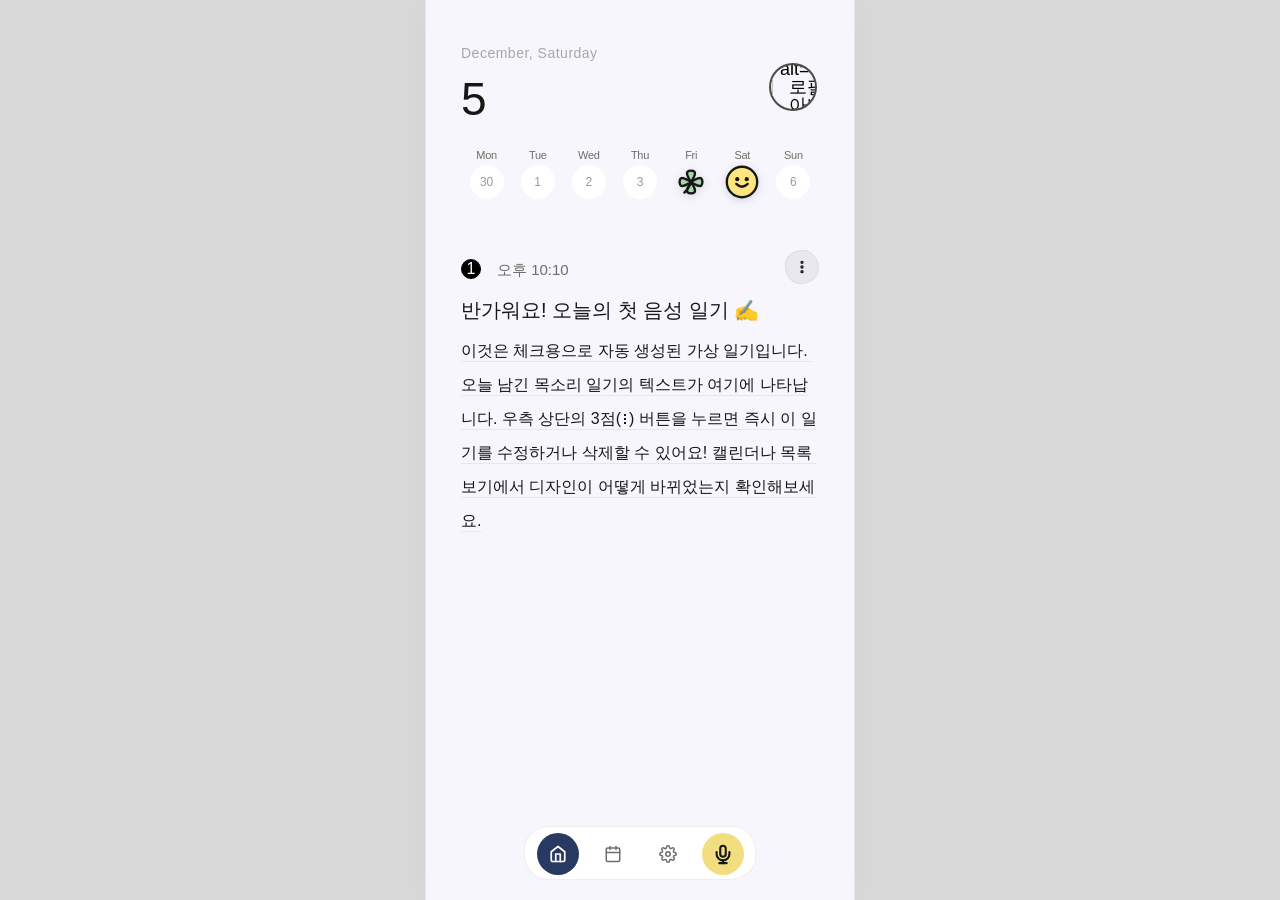
==== commit 39dfa0f2: "Add files via upload" ====
--- a/index.html
+++ b/index.html
@@ -2371,7 +2371,7 @@
         }
 
         /* Option item */
-        .cst-select-opt {
+        .cst-select-opt {
             width: 100%;
             min-height: 46px;
             padding: 9px 14px;
@@ -2389,8 +2389,13 @@
             text-align: left;
             cursor: pointer;
             transition: background 0.15s ease, color 0.15s;
-            line-height: 1.35;
-        }
+            line-height: 1.35;
+        }
+
+        .cst-select-opt.font-preview-option {
+            font-size: 17px;
+            font-weight: 400;
+        }
 
         .cst-select-opt:hover {
             background: rgba(17, 17, 17, 0.05);
@@ -3607,18 +3612,21 @@
             background: transparent !important;
         }
 
-        .today-record-text {
-            margin: 0;
-            color: var(--text) !important;
-            font-size: 16px !important;
-            line-height: 34px !important;
-            white-space: pre-wrap !important;
-            background-image: linear-gradient(to bottom, transparent 33px, var(--paper-line) 33px) !important;
-            background-size: 100% 34px !important;
-            background-repeat: repeat !important;
-            background-color: transparent !important;
-            transform: translateY(4px) !important;
-        }
+        .today-record-text {
+            margin: 0;
+            color: var(--text) !important;
+            font-size: 16px !important;
+            line-height: 34px !important;
+            white-space: pre-wrap !important;
+            background-image: none !important;
+            text-decoration-line: underline;
+            text-decoration-color: var(--paper-line);
+            text-decoration-thickness: 1px;
+            text-underline-offset: 5px;
+            text-decoration-skip-ink: none;
+            background-color: transparent !important;
+            transform: translateY(4px) !important;
+        }
 
         /* ── Timeline details for Records View ── */
         .timeline-item {
@@ -3646,13 +3654,13 @@
       margin-top: -26px;
         }
 
-    .timeline-item:last-child:not(.is-expanded) .timeline-right {
-      padding-bottom: 108px;
-        }
-
-    .timeline-time-label {
-      display: none;
-        }
+    .timeline-item:last-child:not(.is-expanded) .timeline-right {
+      padding-bottom: 108px;
+        }
+
+    .timeline-time-label {
+      display: none;
+        }
 
         .timeline-right {
       position: relative;
@@ -3672,12 +3680,19 @@
       transition: transform 0.2s ease, box-shadow 0.2s ease;
     }
 
-    .timeline-item:nth-child(6n + 1) { --folder-tone: #111317; }
-    .timeline-item:nth-child(6n + 2) { --folder-tone: #2a2d33; }
-    .timeline-item:nth-child(6n + 3) { --folder-tone: #1b1e24; }
-    .timeline-item:nth-child(6n + 4) { --folder-tone: #343840; }
-    .timeline-item:nth-child(6n + 5) { --folder-tone: #20242b; }
-    .timeline-item:nth-child(6n + 6) { --folder-tone: #3c414b; }
+    .timeline-item:nth-child(13n + 1) { --folder-tone: #edf3fc; }
+    .timeline-item:nth-child(13n + 2) { --folder-tone: #dce8f8; }
+    .timeline-item:nth-child(13n + 3) { --folder-tone: #cbdaf2; }
+    .timeline-item:nth-child(13n + 4) { --folder-tone: #FFF7D6; }
+    .timeline-item:nth-child(13n + 5) { --folder-tone: #F8E8B0; }
+    .timeline-item:nth-child(13n + 6) { --folder-tone: #F7D7B8; }
+    .timeline-item:nth-child(13n + 7) { --folder-tone: #F4CFCB; }
+    .timeline-item:nth-child(13n + 8) { --folder-tone: #EFD8E8; }
+    .timeline-item:nth-child(13n + 9) { --folder-tone: #DDD6F3; }
+    .timeline-item:nth-child(13n + 10) { --folder-tone: #D9E8C8; }
+    .timeline-item:nth-child(13n + 11) { --folder-tone: #D6EAD8; }
+    .timeline-item:nth-child(13n + 12) { --folder-tone: #E8E1D5; }
+    .timeline-item:nth-child(13n + 13) { --folder-tone: #D8CCC0; }
 
     .timeline-item.is-expanded .timeline-right {
       transform: none;
@@ -3718,11 +3733,14 @@
       background: #283a61;
     }
 
-    .timeline-item .timeline-read-title,
-    .timeline-item .timeline-card-time,
-    .timeline-item .timeline-read-text {
-      color: #ffffff !important;
-    }
+    .timeline-item .timeline-read-title,
+    .timeline-item .timeline-card-time {
+      color: #000000 !important;
+    }
+
+    .timeline-item .timeline-read-text {
+      color: #ffffff !important;
+    }
 
     .timeline-item.is-expanded .record-read {
       margin: 5px -13px -15px;
@@ -3802,9 +3820,9 @@
             height: 14px;
         }
 
-        .timeline-read-title {
-            margin: 0;
-      color: #ffffff;
+        .timeline-read-title {
+            margin: 0;
+      color: #000000;
       font-size: 19px;
             font-weight: 400;
             line-height: 1.32;
@@ -3821,8 +3839,8 @@
             cursor: pointer;
         }
 
-        .timeline-card-time {
-      color: #ffffff;
+        .timeline-card-time {
+      color: #000000;
       font-size: 14px;
             line-height: 1.25;
             white-space: nowrap;
@@ -3845,11 +3863,15 @@
             overflow: hidden;
         }
 
-        .timeline-item.is-expanded .timeline-read-text {
-            display: block;
-            -webkit-line-clamp: unset;
-            overflow: visible;
-        }
+        .timeline-item.is-expanded .timeline-read-text {
+            display: block;
+            -webkit-line-clamp: unset;
+            overflow: visible;
+            line-height: 34px;
+            background-image: linear-gradient(to bottom, transparent 33px, var(--paper-line) 33px) !important;
+            background-size: 100% 34px !important;
+            background-repeat: repeat !important;
+        }
 
         .timeline-middle {
             display: none;
@@ -4030,7 +4052,7 @@
             border: none !important;
             background-color: transparent !important;
       background-image: none !important; /* 줄선 완전 제거 */
-            padding: 4px 0 0 !important;
+            padding: 8px 0 0 !important;
             font-size: 19px !important;
             line-height: 1.6 !important;
             color: var(--text) !important;
@@ -4852,16 +4874,16 @@
             opacity: 0.9;
         }
 
-        .profile-save-btn.is-pending-save {
-            border-color: #f0df85;
-            background: #f0df85;
-            color: #111111;
-        }
-
-        .profile-save-btn.is-pending-save:hover {
-            background: #f0df85;
-            opacity: 1;
-        }
+        .profile-save-btn.is-pending-save {
+            border-color: #f0df85;
+            background: #f0df85;
+            color: #111111;
+        }
+
+        .profile-save-btn.is-pending-save:hover {
+            background: #f0df85;
+            opacity: 1;
+        }
 
         .profile-save-toast {
             position: fixed;
@@ -5045,10 +5067,10 @@
                 border-bottom-right-radius: 0 !important;
             }
 
-            /* 가장 아래 폴더가 펼쳐질 경우 폴더 아래쪽의 완전한 둥근 형태가 보이고 스크롤 가능하도록 여백 추가 */
-            .timeline-item:last-child.is-expanded {
-                margin-bottom: 108px !important;
-            }
+            /* 가장 아래 폴더가 펼쳐질 경우 폴더 아래쪽의 완전한 둥근 형태가 보이고 스크롤 가능하도록 여백 추가 */
+            .timeline-item:last-child.is-expanded {
+                margin-bottom: 108px !important;
+            }
 
             .app[data-view="records"] {
                 padding-bottom: 0 !important;
@@ -5501,9 +5523,10 @@
         const NICKNAME_STORAGE_PREFIX = "speak-your-insight-nickname:";
         const AUTH_PENDING_KEY = "speak-your-insight-auth-pending";
         const PREVIEW_MODE = new URLSearchParams(window.location.search).get("preview");
-        const IS_PREVIEW_MODE = Boolean(PREVIEW_MODE);
-        const IS_FILE_URL = window.location.protocol === "file:";
-        const IS_SECURE_APP_CONTEXT = window.isSecureContext || window.location.hostname === "localhost" || window.location.hostname === "127.0.0.1";
+        const IS_PREVIEW_MODE = Boolean(PREVIEW_MODE);
+        const IS_FILE_URL = window.location.protocol === "file:";
+        const IS_SECURE_APP_CONTEXT = window.isSecureContext || window.location.hostname === "localhost" || window.location.hostname === "127.0.0.1";
+        const SPEECH_PROVIDER_MODULE_PATH = "./speechProvider.js";
         const FONT_OPTIONS = {
             pretendard: {
                 label: "프리텐다드",
@@ -5543,9 +5566,10 @@
         const SPEECH_RESTART_DELAY_MS = 120;
 
         const $ = (selector) => document.querySelector(selector);
-        const app = $(".app");
-        const sectionLabel = $("#sectionLabel");
-        const calendarGrid = $("#calendarGrid");
+        const app = $(".app");
+        const sectionLabel = $("#sectionLabel");
+        const calendarCard = document.querySelector(".calendar-card");
+        const calendarGrid = $("#calendarGrid");
         const periodLabel = $("#periodLabel");
         const recordsList = $("#recordsList");
         const todayRecordsList = $("#todayRecordsList");
@@ -5639,18 +5663,20 @@
         const diaryDetailClose = $("#diaryDetailClose");
         const detailEraserButton = $("#detailEraserButton");
 
-        const SpeechRecognition = window.SpeechRecognition || window.webkitSpeechRecognition;
-        const speechSupported = Boolean(SpeechRecognition);
+        const WebSpeechRecognition = window.SpeechRecognition || window.webkitSpeechRecognition;
+        const speechSupported = Boolean(WebSpeechRecognition || window.Capacitor?.isNativePlatform?.());
 
         let db;
         let records = [];
         let pendingAvatarDataUrl = "";
         let profileEditMode = false;
         let profileSaveToastTimer = null;
-        let selectedDate = startOfDay(new Date());
-        const expandedListRecordIds = new Set();
-        const expandedDetailRecordIds = new Set();
-        let detailEditPickMode = false;
+        let selectedDate = startOfDay(new Date());
+        const expandedListRecordIds = new Set();
+        const expandedDetailRecordIds = new Set();
+        const detailAutoExpandedDateKeys = new Set();
+        const collapsedSingleDetailRecordIds = new Set();
+        let detailEditPickMode = false;
         let draftPhotoState = createEmptyPhotoState();
         let editPhotoState = createEmptyPhotoState();
     let activePhotoDrawerKind = null;
@@ -5666,7 +5692,8 @@
         let pausedAt = 0;
         let pausedDuration = 0;
         let timerId;
-        let recognition;
+        let recognition;
+        let speechProviderModulePromise = null;
         let recognitionRestartTimer;
         let speechHelpTimer;
         let finalTranscript = "";
@@ -6373,14 +6400,23 @@
 
 
 
-        function updatePeriodLabelDisplay() {
-            const labelText = document.getElementById("periodLabelText");
-            if (labelText) {
-                labelText.textContent = `${viewDate.getFullYear()}년 ${viewDate.getMonth() + 1}월`;
-            }
-        }
-
-        function renderCalendar() {
+        function updatePeriodLabelDisplay() {
+            const labelText = document.getElementById("periodLabelText");
+            if (labelText) {
+                labelText.textContent = `${viewDate.getFullYear()}년 ${viewDate.getMonth() + 1}월`;
+            }
+        }
+
+        function shiftCalendarMonth(delta) {
+            viewDate = startOfDay(new Date(viewDate.getFullYear(), viewDate.getMonth() + delta, 1));
+            if (diaryDetailPanel) {
+                diaryDetailPanel.classList.remove("open");
+            }
+            expandedDetailRecordIds.clear();
+            renderCalendar();
+        }
+
+        function renderCalendar() {
             const calendarCard = document.querySelector(".calendar-card");
             const isListMode = calendarMode === "list";
 
@@ -6441,11 +6477,15 @@
                         diaryDetailPanel.classList.remove("open");
                         return;
                     }
-
-                    button.classList.add("selected");
-                    selectedDate = startOfDay(date);
-                    // Update diary detail date label (3차 개편: 날짜는 비우고 renderRecords에서 첫 일기 뱃지+시간 주입)
-                    diaryDetailDateText.innerHTML = "";
+
+                    button.classList.add("selected");
+                    selectedDate = startOfDay(date);
+                    const nextDateKey = toDateKey(selectedDate);
+                    detailAutoExpandedDateKeys.delete(nextDateKey);
+                    expandedDetailRecordIds.clear();
+                    collapsedSingleDetailRecordIds.clear();
+                    // Update diary detail date label (3차 개편: 날짜는 비우고 renderRecords에서 첫 일기 뱃지+시간 주입)
+                    diaryDetailDateText.innerHTML = "";
                     diaryDetailPanel.classList.add("open");
                     renderRecords();
 
@@ -6626,11 +6666,15 @@
             }
         }
 
-        // 상세 패널 유틸화
-        function triggerDetailView(date) {
-            selectedDate = startOfDay(date);
-            // 3차 개편: 날짜는 비우고 renderRecords에서 첫 일기 뱃지+시간 주입
-            diaryDetailDateText.innerHTML = "";
+        // 상세 패널 유틸화
+        function triggerDetailView(date) {
+            selectedDate = startOfDay(date);
+            const nextDateKey = toDateKey(selectedDate);
+            detailAutoExpandedDateKeys.delete(nextDateKey);
+            expandedDetailRecordIds.clear();
+            collapsedSingleDetailRecordIds.clear();
+            // 3차 개편: 날짜는 비우고 renderRecords에서 첫 일기 뱃지+시간 주입
+            diaryDetailDateText.innerHTML = "";
             diaryDetailPanel.classList.add("open");
             renderRecords();
             setTimeout(() => {
@@ -6734,19 +6778,24 @@
 
                 renderRecordItems(dayRecords.slice(0, 1), firstRecordSlot);
 
-                if (dayRecords.length > 1) {
-                    const restRecords = document.createElement("div");
-                    restRecords.className = "today-rest-records";
-                    todayRecordsList.appendChild(restRecords);
-                    renderRecordItems(dayRecords.slice(1), restRecords, 1);
-                }
-
-            } else {
-                // ── Calendar view: render into diary-detail-panel's recordsList ──
-                recordsList.innerHTML = "";
-                recordsList.classList.toggle("has-records", Boolean(dayRecords.length));
-
-                const stackTitle = document.createElement("div");
+                if (dayRecords.length > 1) {
+                    const restRecords = document.createElement("div");
+                    restRecords.className = "today-rest-records";
+                    entryLayout.appendChild(restRecords);
+                    renderRecordItems(dayRecords.slice(1), restRecords, 1);
+                }
+
+            } else {
+                // ── Calendar view: render into diary-detail-panel's recordsList ──
+                recordsList.innerHTML = "";
+                recordsList.classList.toggle("has-records", Boolean(dayRecords.length));
+
+                if (dayRecords.length > 1 && !detailAutoExpandedDateKeys.has(dateKey) && !expandedDetailRecordIds.size) {
+                    expandedDetailRecordIds.add(dayRecords[dayRecords.length - 1].id);
+                    detailAutoExpandedDateKeys.add(dateKey);
+                }
+
+                const stackTitle = document.createElement("div");
                 stackTitle.className = "detail-stack-title";
                 stackTitle.textContent = "그날의 기록 모음";
                 recordsList.appendChild(stackTitle);
@@ -6903,12 +6952,12 @@
           item.className = "timeline-item";
           item.style.setProperty("--stack-index", String(startIndex + index));
           
-          // 앞뒤 폴더 구분을 위해 명도(Lightness) 차이가 최소 6% 이상 나도록 엄선된 어두운 색상 목록 (8% ~ 25%)
-          const darkTones = ["#111317", "#2a2d33", "#1b1e24", "#343840", "#20242b", "#3c414b"];
-          const toneColor = darkTones[(startIndex + index) % darkTones.length];
-          item.style.setProperty("--folder-tone", toneColor);
-                    const isSingleDetailRecord = dayRecords.length === 1 && startIndex === 0;
-                    const isDetailExpanded = isSingleDetailRecord || expandedDetailRecordIds.has(record.id);
+          const folderTones = ["#edf3fc", "#dce8f8", "#cbdaf2", "#FFF7D6", "#F8E8B0", "#F7D7B8", "#F4CFCB", "#EFD8E8", "#DDD6F3", "#D9E8C8", "#D6EAD8", "#E8E1D5", "#D8CCC0"];
+          const toneSeed = `${record.id || ""}-${record.createdAt || ""}-${startIndex + index}`;
+          const toneColor = folderTones[Math.abs(hashCode(toneSeed)) % folderTones.length];
+          item.style.setProperty("--folder-tone", toneColor);
+                    const isSingleDetailRecord = dayRecords.length === 1 && startIndex === 0;
+                    const isDetailExpanded = (isSingleDetailRecord && !collapsedSingleDetailRecordIds.has(record.id)) || expandedDetailRecordIds.has(record.id);
                     item.classList.toggle("is-expanded", isDetailExpanded);
 
                     // Right Column (Content Cards)
@@ -6919,10 +6968,18 @@
               setDetailEditPickMode(false);
               openEditPanel(record);
               return;
-            }
-            if (event.target.closest(".record-read")) return;
-            if (isSingleDetailRecord) return;
-            if (expandedDetailRecordIds.has(record.id)) {
+            }
+            if (event.target.closest(".record-read")) return;
+            if (isSingleDetailRecord) {
+              if (collapsedSingleDetailRecordIds.has(record.id)) {
+                collapsedSingleDetailRecordIds.delete(record.id);
+              } else {
+                collapsedSingleDetailRecordIds.add(record.id);
+              }
+              renderRecords();
+              return;
+            }
+            if (expandedDetailRecordIds.has(record.id)) {
               expandedDetailRecordIds.delete(record.id);
             } else {
               expandedDetailRecordIds.clear();
@@ -7828,17 +7885,9 @@
             isPaused = false;
             stopTimer();
             setRecordingUi(false, "saving");
-            setStatus("저장 중", false);
-            clearSpeechRecognitionTimers();
-
-            if (recognition) {
-                recognition.onend = null;
-                try {
-                    recognition.stop();
-                } catch (error) {
-                    console.warn("Speech recognition stop failed", error);
-                }
-            }
+            setStatus("저장 중", false);
+            clearSpeechRecognitionTimers();
+            stopActiveSpeechRecognition();
 
             if (mediaRecorder && mediaRecorder.state !== "inactive") {
                 try {
@@ -7873,17 +7922,7 @@
                 }
             }
 
-            // Keep speech recognition session alive during pause to prevent browser mic prompts
-            /*
-            if (recognition) {
-                recognition.onend = null;
-                try {
-                    recognition.stop();
-                } catch (error) {
-                    console.warn("Speech recognition pause failed", error);
-                }
-            }
-            */
+            // Keep speech recognition session alive during pause to prevent browser mic prompts.
 
             setPausedUi(true);
             setStatus("잠시 멈춤", false);
@@ -8148,14 +8187,29 @@
             speechHelpTimer = null;
         }
 
-        function showSpeechRecognitionNotice(message) {
-            speechNotice.textContent = message;
-            speechNotice.classList.add("visible");
-        }
-
-        function normalizeSpeechText(text) {
-            return (text || "").replace(/\s+/g, " ").trim();
-        }
+        function showSpeechRecognitionNotice(message) {
+            speechNotice.textContent = message;
+            speechNotice.classList.add("visible");
+        }
+
+        function stopActiveSpeechRecognition() {
+            if (!recognition) return;
+
+            const activeRecognition = recognition;
+            recognition = null;
+
+            try {
+                Promise.resolve(activeRecognition.stop?.()).catch((error) => {
+                    console.warn("Speech recognition stop failed", error);
+                });
+            } catch (error) {
+                console.warn("Speech recognition stop failed", error);
+            }
+        }
+
+        function normalizeSpeechText(text) {
+            return (text || "").replace(/\s+/g, " ").trim();
+        }
 
         function appendSpeechText(base, addition) {
             const current = normalizeSpeechText(base);
@@ -8175,94 +8229,119 @@
             return `${current} ${next}`;
         }
 
-        function collapseSpeechSegments(segments) {
-            return segments.reduce((merged, segment) => appendSpeechText(merged, segment), "");
-        }
-
-        function startSpeechRecognition() {
-            if (!speechSupported) {
-                showSpeechRecognitionNotice("이 브라우저에서는 음성 텍스트 변환이 지원되지 않습니다.");
-                return;
-            }
-
-            clearSpeechRecognitionTimers();
-            speechNotice.classList.remove("visible");
-            recognitionBaseTranscript = finalTranscript.trim();
-            recognition = new SpeechRecognition();
-            recognition.lang = "ko-KR";
-            recognition.interimResults = true;
-            recognition.continuous = true;
-            recognition.maxAlternatives = 1;
-
-            recognition.onstart = () => {
-                speechHelpTimer = setTimeout(() => {
-                    if (isRecording && !finalTranscript.trim() && !interimTranscript.trim()) {
-                        showSpeechRecognitionNotice("마이크는 켜졌지만 아직 텍스트가 들어오지 않았습니다. 휴대폰에서는 Chrome의 Google 음성 인식이 잠시 늦거나 막힐 수 있어요. 계속 말해보고, 안 되면 기록 마치기 후 내용 칸에 직접 적을 수 있습니다.");
-                    }
-                }, SPEECH_HELP_DELAY_MS);
-            };
-
-            recognition.onresult = (event) => {
-                if (isPaused) return; // Ignore segments when paused
-                clearTimeout(speechHelpTimer);
-                speechHelpTimer = null;
-                const sessionFinalSegments = [];
-                const interimSegments = [];
-                interimTranscript = "";
-                for (let i = 0; i < event.results.length; i += 1) {
-                    const text = event.results[i][0].transcript;
-                    if (event.results[i].isFinal) {
-                        sessionFinalSegments.push(text);
-                    } else {
-                        interimSegments.push(text);
-                    }
-                }
-                const sessionFinalTranscript = collapseSpeechSegments(sessionFinalSegments);
-                interimTranscript = collapseSpeechSegments(interimSegments);
-                finalTranscript = appendSpeechText(recognitionBaseTranscript, sessionFinalTranscript);
-                updateTranscript();
-            };
-
-            recognition.onerror = (event) => {
-                interimTranscript = "";
-                updateTranscript();
-
-                const errorType = event?.error || "";
-                if (errorType === "not-allowed" || errorType === "service-not-allowed") {
-                    recognition.onend = null;
-                    showSpeechRecognitionNotice("음성 텍스트 변환 권한이 막혔습니다. Chrome 사이트 설정에서 마이크를 허용하고, 가능하면 https 주소로 다시 열어주세요.");
-                    return;
-                }
-
-                if (errorType === "network") {
-                    showSpeechRecognitionNotice("음성 텍스트 변환 서버에 연결하지 못했습니다. 모바일 데이터나 와이파이 연결을 확인해주세요.");
-                    return;
-                }
-
-                if (errorType === "no-speech") {
-                    showSpeechRecognitionNotice("아직 인식된 말이 없습니다. 조금 더 가까이, 또렷하게 말해보세요.");
-                }
-            };
-
-            recognition.onend = () => {
-                if (!isRecording) return; // Keep running when paused
-                recognitionRestartTimer = setTimeout(() => {
-                    if (!isRecording || !recognition) return;
-                    try {
-                        recognitionBaseTranscript = finalTranscript.trim();
-                        recognition.start();
-                    } catch (error) {
-                        showSpeechRecognitionNotice("음성 텍스트 변환이 잠시 멈췄습니다. 기록 마치기 후 내용 칸에서 직접 이어 적을 수 있습니다.");
-                    }
-                }, SPEECH_RESTART_DELAY_MS);
-            };
-
-            try {
-                recognition.start();
-            } catch (error) {
-                showSpeechRecognitionNotice("음성 텍스트 변환을 시작하지 못했습니다. 페이지를 새로고침한 뒤 다시 시도해주세요.");
-            }
-        }
+        function collapseSpeechSegments(segments) {
+            return segments.reduce((merged, segment) => appendSpeechText(merged, segment), "");
+        }
+
+        function normalizeSpeechSegments(segments) {
+            if (Array.isArray(segments)) return segments;
+            if (!segments) return [];
+            return [segments];
+        }
+
+        async function loadSpeechProviderModule() {
+            if (!speechProviderModulePromise) {
+                speechProviderModulePromise = import(SPEECH_PROVIDER_MODULE_PATH).catch((error) => {
+                    console.warn("Speech provider module failed to load", error);
+                    return null;
+                });
+            }
+
+            return speechProviderModulePromise;
+        }
+
+        function handleSpeechRecognitionError(event) {
+            interimTranscript = "";
+            updateTranscript();
+
+            const errorType = event?.error || "";
+            if (errorType === "not-allowed" || errorType === "service-not-allowed") {
+                showSpeechRecognitionNotice("음성 텍스트 변환 권한이 막혔습니다. Chrome 사이트 설정에서 마이크를 허용하고, 가능하면 https 주소로 다시 열어주세요.");
+                return;
+            }
+
+            if (errorType === "network") {
+                showSpeechRecognitionNotice("음성 텍스트 변환 서버에 연결하지 못했습니다. 모바일 데이터나 와이파이 연결을 확인해주세요.");
+                return;
+            }
+
+            if (errorType === "no-speech") {
+                showSpeechRecognitionNotice("아직 인식된 말이 없습니다. 조금 더 가까이, 또렷하게 말해보세요.");
+                return;
+            }
+
+            if (errorType === "not-supported" || errorType === "native-unavailable") {
+                showSpeechRecognitionNotice("이 환경에서는 음성 텍스트 변환이 지원되지 않습니다. 음성 기록과 직접 입력은 계속 사용할 수 있습니다.");
+            }
+        }
+
+        async function startSpeechRecognition() {
+            if (!speechSupported) {
+                showSpeechRecognitionNotice("이 브라우저에서는 음성 텍스트 변환이 지원되지 않습니다.");
+                return;
+            }
+
+            clearSpeechRecognitionTimers();
+            speechNotice.classList.remove("visible");
+            recognitionBaseTranscript = finalTranscript.trim();
+            let sessionFinalTranscript = "";
+
+            try {
+                const speechProvider = await loadSpeechProviderModule();
+                if (!speechProvider?.startSpeechRecognition) {
+                    showSpeechRecognitionNotice("음성 텍스트 변환 구조를 불러오지 못했습니다. 음성 기록과 직접 입력은 계속 사용할 수 있습니다.");
+                    return;
+                }
+
+                recognition = await speechProvider.startSpeechRecognition({
+                    lang: "ko-KR",
+                    continuous: true,
+                    interimResults: true,
+                    maxAlternatives: 1,
+                    onStart: () => {
+                        speechHelpTimer = setTimeout(() => {
+                            if (isRecording && !finalTranscript.trim() && !interimTranscript.trim()) {
+                                showSpeechRecognitionNotice("마이크는 켜졌지만 아직 텍스트가 들어오지 않았습니다. 휴대폰에서는 Chrome의 Google 음성 인식이 잠시 늦거나 막힐 수 있어요. 계속 말해보고, 안 되면 기록 마치기 후 내용 칸에 직접 적을 수 있습니다.");
+                            }
+                        }, SPEECH_HELP_DELAY_MS);
+                    },
+                    onFinal: (segments) => {
+                        if (isPaused) return;
+                        clearTimeout(speechHelpTimer);
+                        speechHelpTimer = null;
+                        sessionFinalTranscript = appendSpeechText(
+                            sessionFinalTranscript,
+                            collapseSpeechSegments(normalizeSpeechSegments(segments))
+                        );
+                        finalTranscript = appendSpeechText(recognitionBaseTranscript, sessionFinalTranscript);
+                        updateTranscript();
+                    },
+                    onPartial: (segments) => {
+                        if (isPaused) return;
+                        clearTimeout(speechHelpTimer);
+                        speechHelpTimer = null;
+                        interimTranscript = collapseSpeechSegments(normalizeSpeechSegments(segments));
+                        updateTranscript();
+                    },
+                    onError: handleSpeechRecognitionError,
+                    onEnd: () => {
+                        if (!isRecording) return;
+                        recognitionRestartTimer = setTimeout(async () => {
+                            if (!isRecording || !recognition) return;
+                            try {
+                                recognitionBaseTranscript = finalTranscript.trim();
+                                sessionFinalTranscript = "";
+                                await recognition.restart?.();
+                            } catch (error) {
+                                showSpeechRecognitionNotice("음성 텍스트 변환이 잠시 멈췄습니다. 기록 마치기 후 내용 칸에서 직접 이어 적을 수 있습니다.");
+                            }
+                        }, SPEECH_RESTART_DELAY_MS);
+                    }
+                });
+            } catch (error) {
+                showSpeechRecognitionNotice("음성 텍스트 변환을 시작하지 못했습니다. 페이지를 새로고침한 뒤 다시 시도해주세요.");
+            }
+        }
 
         function updateTranscript() {
             const finalText = finalTranscript.trim();
@@ -8372,11 +8451,11 @@
          * @param {string} wrapId   — .cst-select-wrap 요소 ID
          * @param {string} btnId    — trigger button ID
          * @param {string} labelId  — label span ID
-         * @param {{ value: string, label: string, hint?: string }[]} options
-         * @param {string} initialValue
-         * @param {(value: string) => void} onChange
-         */
-        function initCustomSelect({ wrapId, btnId, labelId, options, initialValue, onChange }) {
+         * @param {{ value: string, label: string, hint?: string, className?: string }[]} options
+         * @param {string} initialValue
+         * @param {(value: string) => void} onChange
+         */
+        function initCustomSelect({ wrapId, btnId, labelId, options, initialValue, onChange, onBeforeOpen }) {
             const wrap = document.getElementById(wrapId);
             const btn = document.getElementById(btnId);
             const labelEl = document.getElementById(labelId);
@@ -8400,10 +8479,11 @@
                 el.className = "cst-select-popup";
                 el.setAttribute("role", "listbox");
                 options.forEach(opt => {
-                    const item = document.createElement("button");
-                    item.type = "button";
-                    item.className = "cst-select-opt";
-                    item.setAttribute("role", "option");
+                    const item = document.createElement("button");
+                    item.type = "button";
+                    item.className = "cst-select-opt";
+                    if (opt.className) item.classList.add(opt.className);
+                    item.setAttribute("role", "option");
                     item.setAttribute("aria-selected", opt.value === currentValue ? "true" : "false");
                     item.dataset.value = opt.value;
                     // hint text if provided (e.g. font preview)
@@ -8421,10 +8501,11 @@
                 return el;
             }
 
-            function openPopup() {
-                if (popup) { closePopup(); return; }
-                popup = buildPopup();
-                wrap.appendChild(popup);
+            async function openPopup() {
+                if (popup) { closePopup(); return; }
+                if (onBeforeOpen) await onBeforeOpen();
+                popup = buildPopup();
+                wrap.appendChild(popup);
                 btn.setAttribute("aria-expanded", "true");
             }
 
@@ -8477,20 +8558,21 @@
             });
         }
 
-        function initFontChoice() {
-            const savedFont = localStorage.getItem(FONT_STORAGE_KEY) || "myoeunddobak";
-            const fontOptions = Object.entries(FONT_OPTIONS)
-                .sort(([, a], [, b]) => a.label.localeCompare(b.label, "ko-KR", { sensitivity: "base" }))
-                .map(([key, font]) => ({ value: key, label: font.label, hint: font.css }));
-
-            initCustomSelect({
-                wrapId: "fontSelectWrap",
-                btnId: "fontSelectBtn",
-                labelId: "fontSelectLabel",
-                options: fontOptions,
-                initialValue: savedFont,
-                onChange: (val) => applyFontChoice(val)
-            });
+        function initFontChoice() {
+            const savedFont = localStorage.getItem(FONT_STORAGE_KEY) || "myoeunddobak";
+            const fontOptions = Object.entries(FONT_OPTIONS)
+                .sort(([, a], [, b]) => a.label.localeCompare(b.label, "ko-KR", { sensitivity: "base" }))
+                .map(([key, font]) => ({ value: key, label: font.label, hint: font.css, className: "font-preview-option" }));
+
+            initCustomSelect({
+                wrapId: "fontSelectWrap",
+                btnId: "fontSelectBtn",
+                labelId: "fontSelectLabel",
+                options: fontOptions,
+                initialValue: savedFont,
+                onChange: (val) => applyFontChoice(val),
+                onBeforeOpen: () => Promise.all(Object.keys(FONT_OPTIONS).map((key) => ensureFontLoaded(key)))
+            });
             applyFontChoice(savedFont);
         }
 
@@ -8739,13 +8821,21 @@
                 let scale = 1;
                 let translateX = 0;
                 let translateY = 0;
-                let isDragging = false;
-                let startX = 0;
-                let startY = 0;
-
-                function updateTransform() {
-                    imgEl.style.transform = `translate(${translateX}px, ${translateY}px) scale(${scale})`;
-                }
+                let isDragging = false;
+                let startX = 0;
+                let startY = 0;
+
+                function clampAvatarCropPosition() {
+                    const maxX = Math.max(0, (imgW * scale - containerSize) / 2);
+                    const maxY = Math.max(0, (imgH * scale - containerSize) / 2);
+                    translateX = Math.min(maxX, Math.max(-maxX, translateX));
+                    translateY = Math.min(maxY, Math.max(-maxY, translateY));
+                }
+
+                function updateTransform() {
+                    clampAvatarCropPosition();
+                    imgEl.style.transform = `translate(${translateX}px, ${translateY}px) scale(${scale})`;
+                }
 
                 // 슬라이더 줌 이벤트
                 slider.addEventListener("input", (e) => {
@@ -8780,12 +8870,13 @@
                     }
                 });
 
-                window.addEventListener("touchmove", (e) => {
-                    if (!isDragging || e.touches.length !== 1) return;
-                    translateX = e.touches[0].clientX - startX;
-                    translateY = e.touches[0].clientY - startY;
-                    updateTransform();
-                });
+                window.addEventListener("touchmove", (e) => {
+                    if (!isDragging || e.touches.length !== 1) return;
+                    e.preventDefault();
+                    translateX = e.touches[0].clientX - startX;
+                    translateY = e.touches[0].clientY - startY;
+                    updateTransform();
+                }, { passive: false });
 
                 window.addEventListener("touchend", () => {
                     isDragging = false;
@@ -8992,11 +9083,11 @@
         const optListView = document.getElementById("optListView");
         const viewToggleLabel = document.getElementById("viewToggleLabel");
 
-        if (viewToggleButton && viewDropdownMenu) {
-            viewToggleButton.addEventListener("click", (e) => {
-                e.stopPropagation();
-                const isExpanded = viewToggleButton.getAttribute("aria-expanded") === "true";
-                viewToggleButton.setAttribute("aria-expanded", !isExpanded);
+        if (viewToggleButton && viewDropdownMenu) {
+            viewToggleButton.addEventListener("click", (e) => {
+                e.stopPropagation();
+                const isExpanded = viewToggleButton.getAttribute("aria-expanded") === "true";
+                viewToggleButton.setAttribute("aria-expanded", !isExpanded);
                 viewDropdownMenu.hidden = isExpanded;
             });
 
@@ -9035,12 +9126,34 @@
                 if (!viewToggleButton.contains(e.target) && !viewDropdownMenu.contains(e.target)) {
                     viewToggleButton.setAttribute("aria-expanded", "false");
                     viewDropdownMenu.hidden = true;
-                }
-            });
-        }
-
-
-        todayButton.addEventListener("click", () => {
+                }
+            });
+        }
+
+        if (calendarCard) {
+            let calendarSwipeStartX = 0;
+            let calendarSwipeStartY = 0;
+
+            calendarCard.addEventListener("touchstart", (event) => {
+                if (currentView !== "records" || event.touches.length !== 1) return;
+                calendarSwipeStartX = event.touches[0].clientX;
+                calendarSwipeStartY = event.touches[0].clientY;
+            }, { passive: true });
+
+            calendarCard.addEventListener("touchend", (event) => {
+                if (currentView !== "records" || !event.changedTouches.length) return;
+                const endX = event.changedTouches[0].clientX;
+                const endY = event.changedTouches[0].clientY;
+                const deltaX = endX - calendarSwipeStartX;
+                const deltaY = endY - calendarSwipeStartY;
+
+                if (Math.abs(deltaX) < 60 || Math.abs(deltaX) < Math.abs(deltaY) * 1.4) return;
+                shiftCalendarMonth(deltaX > 0 ? -1 : 1);
+            }, { passive: true });
+        }
+
+
+        todayButton.addEventListener("click", () => {
             setAppView("today", { scrollBehavior: "auto" });
         });
 
@@ -9483,16 +9596,12 @@
                 // Stop all recording activity immediately
                 isRecording = false;
                 isPaused = false;
-                recordingStopHandled = true;
-                clearTimeout(recordingStopFallbackTimer);
-                recordingStopFallbackTimer = null;
-                stopTimer();
-                clearSpeechRecognitionTimers();
-
-                if (recognition) {
-                    recognition.onend = null;
-                    try { recognition.stop(); } catch (e) { }
-                }
+                recordingStopHandled = true;
+                clearTimeout(recordingStopFallbackTimer);
+                recordingStopFallbackTimer = null;
+                stopTimer();
+                clearSpeechRecognitionTimers();
+                stopActiveSpeechRecognition();
 
                 if (mediaRecorder) {
                     mediaRecorder.removeEventListener("stop", handleRecordingStop);
